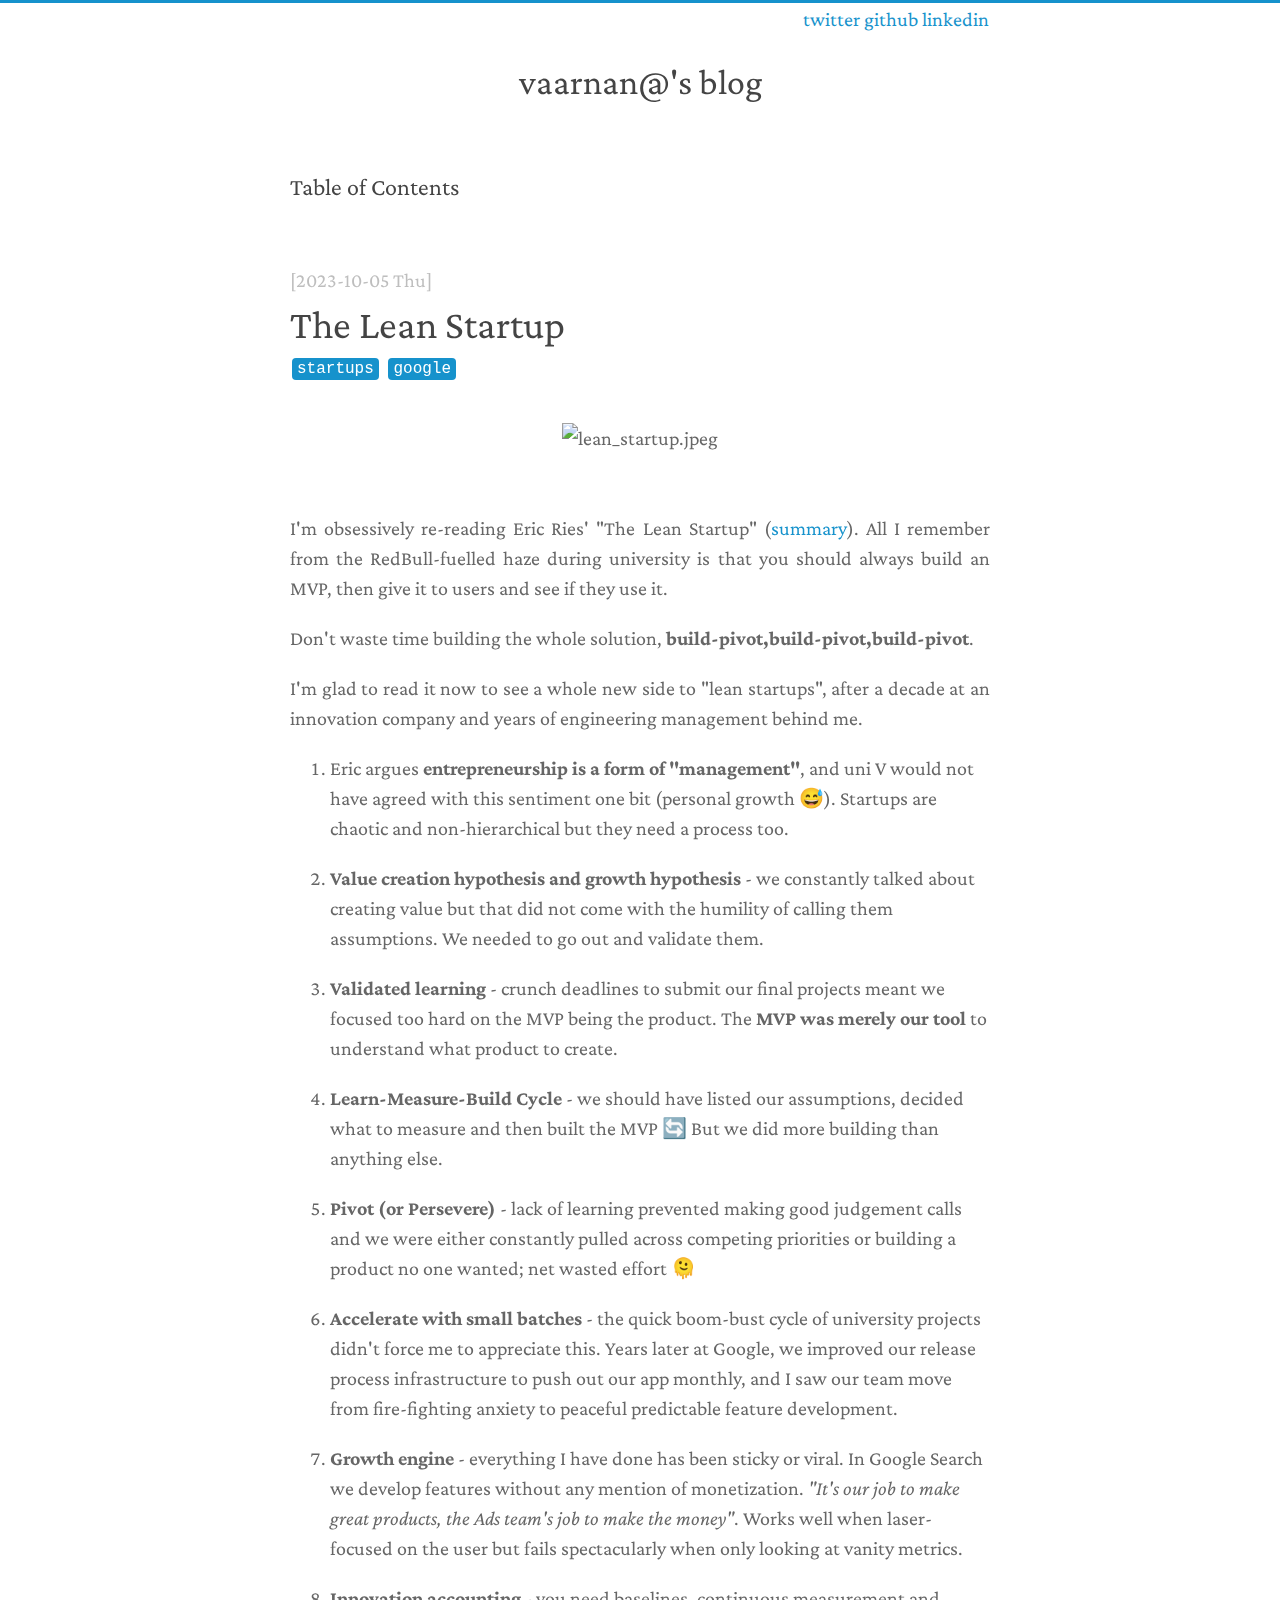
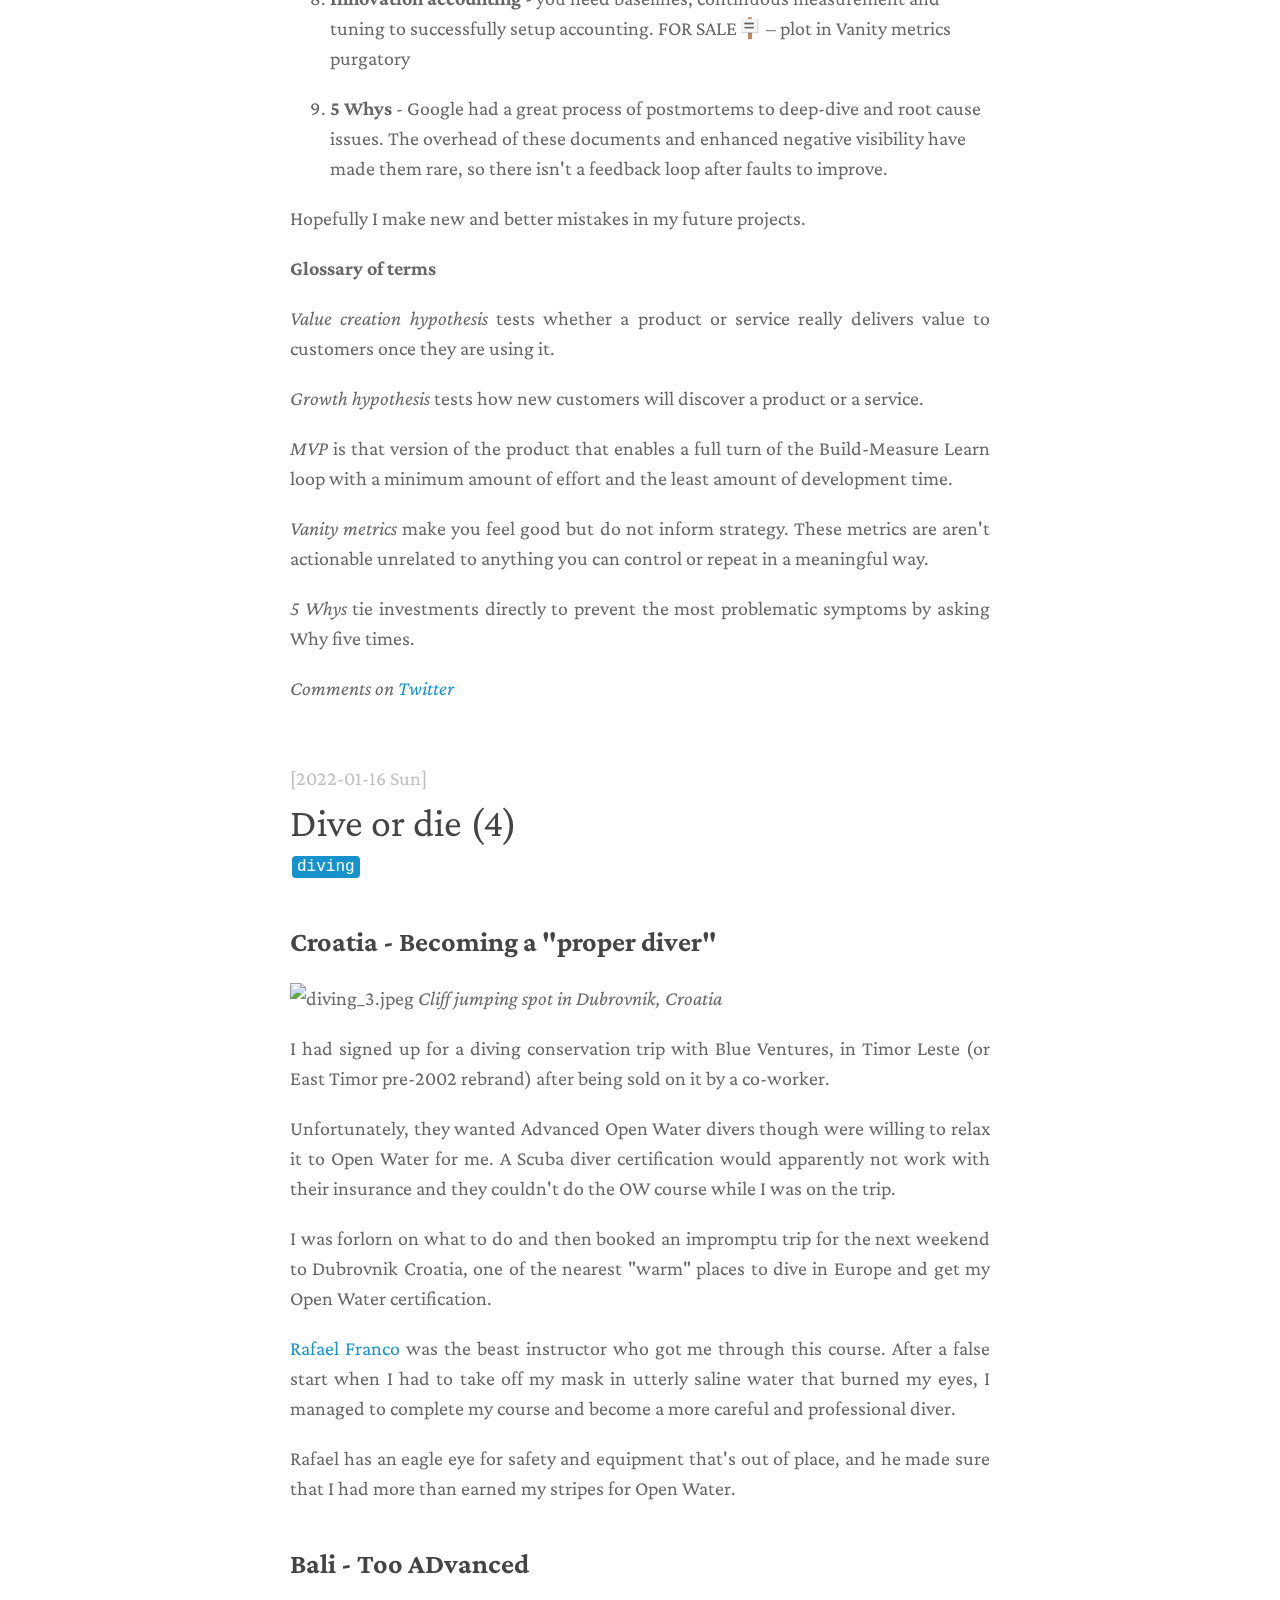
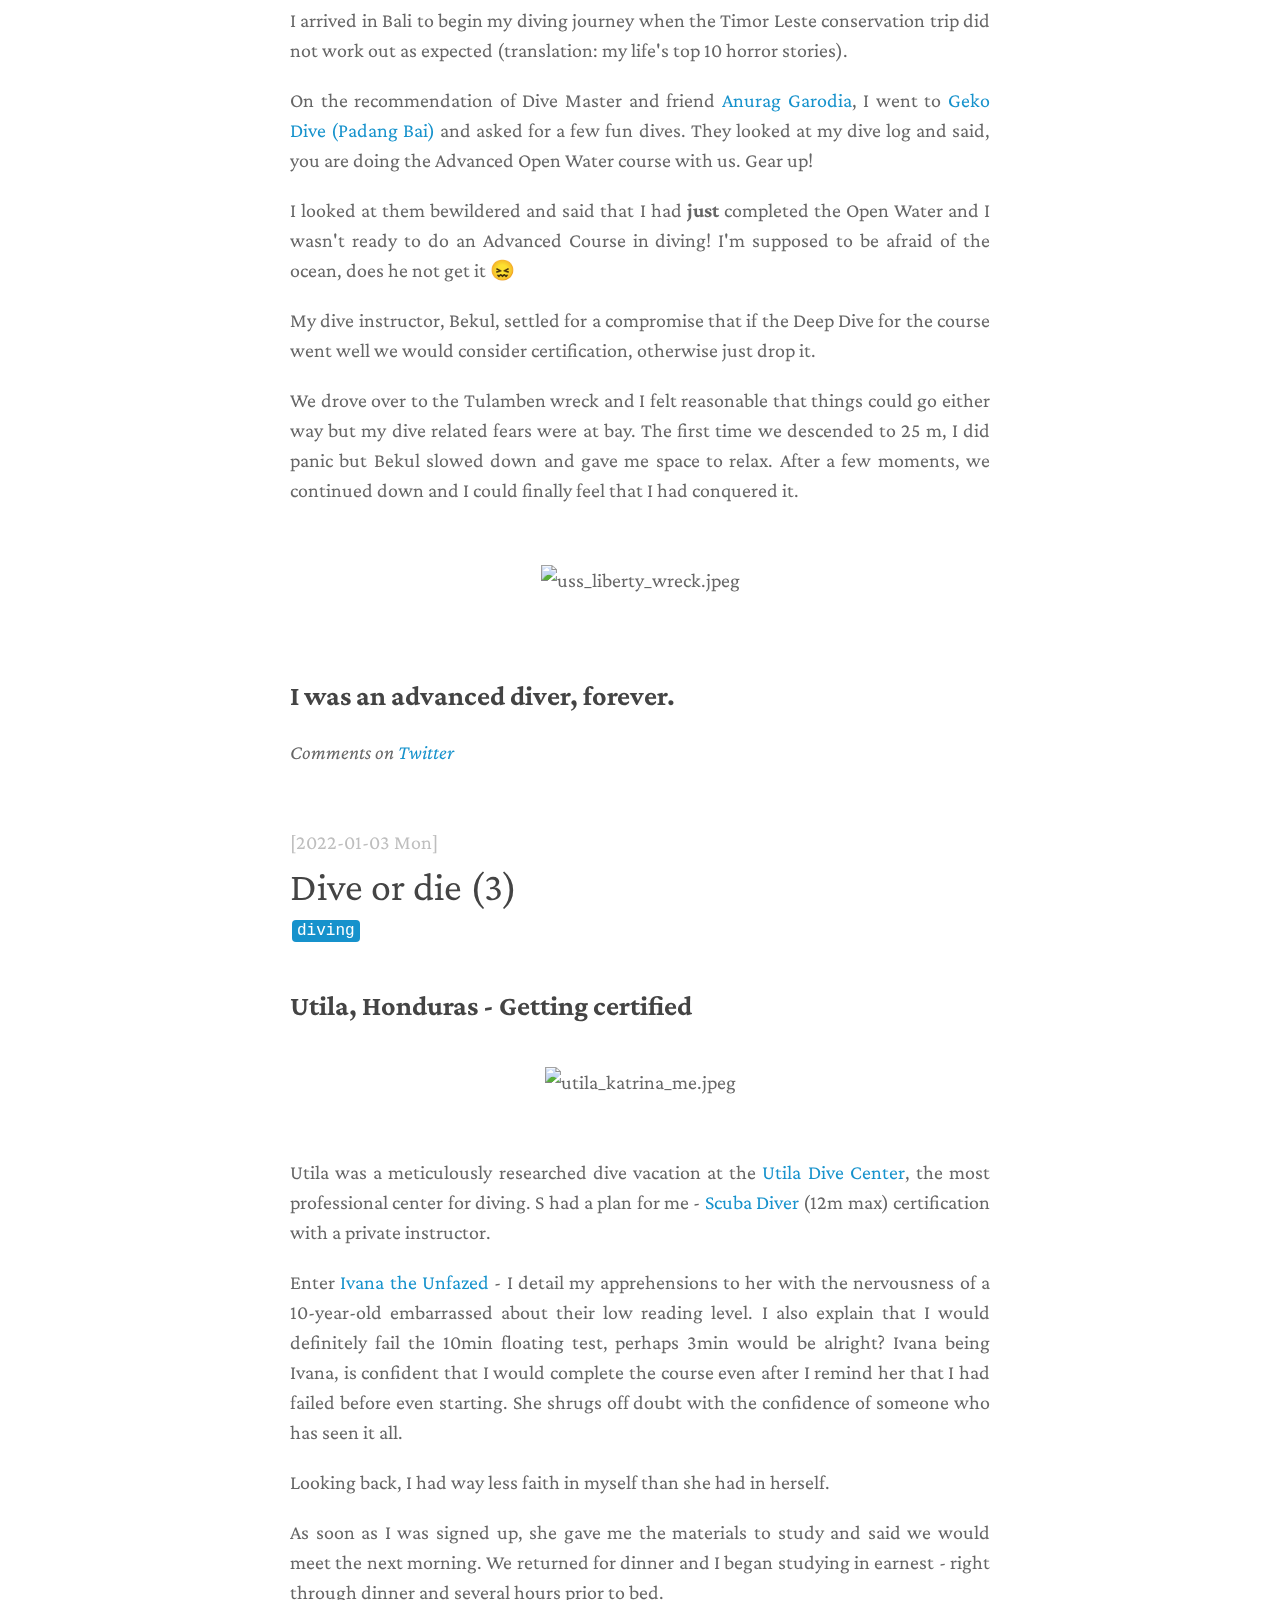
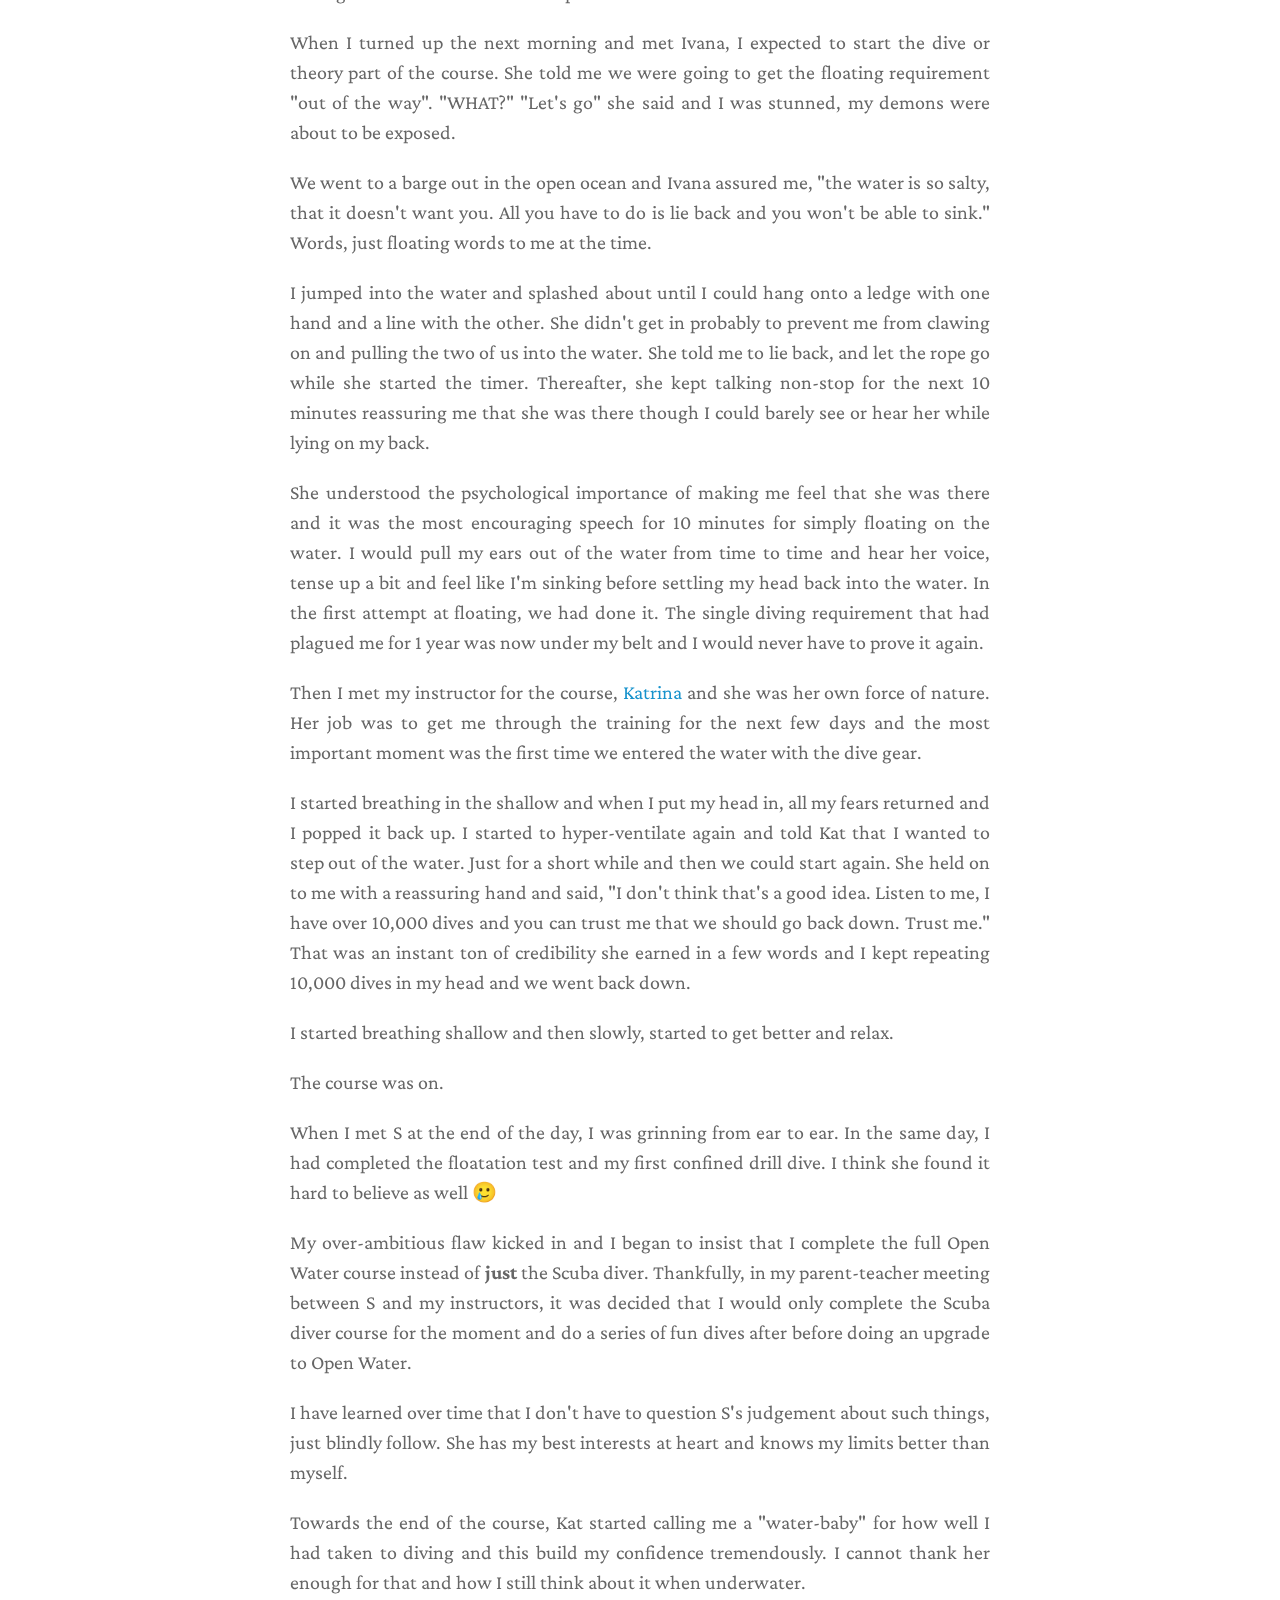
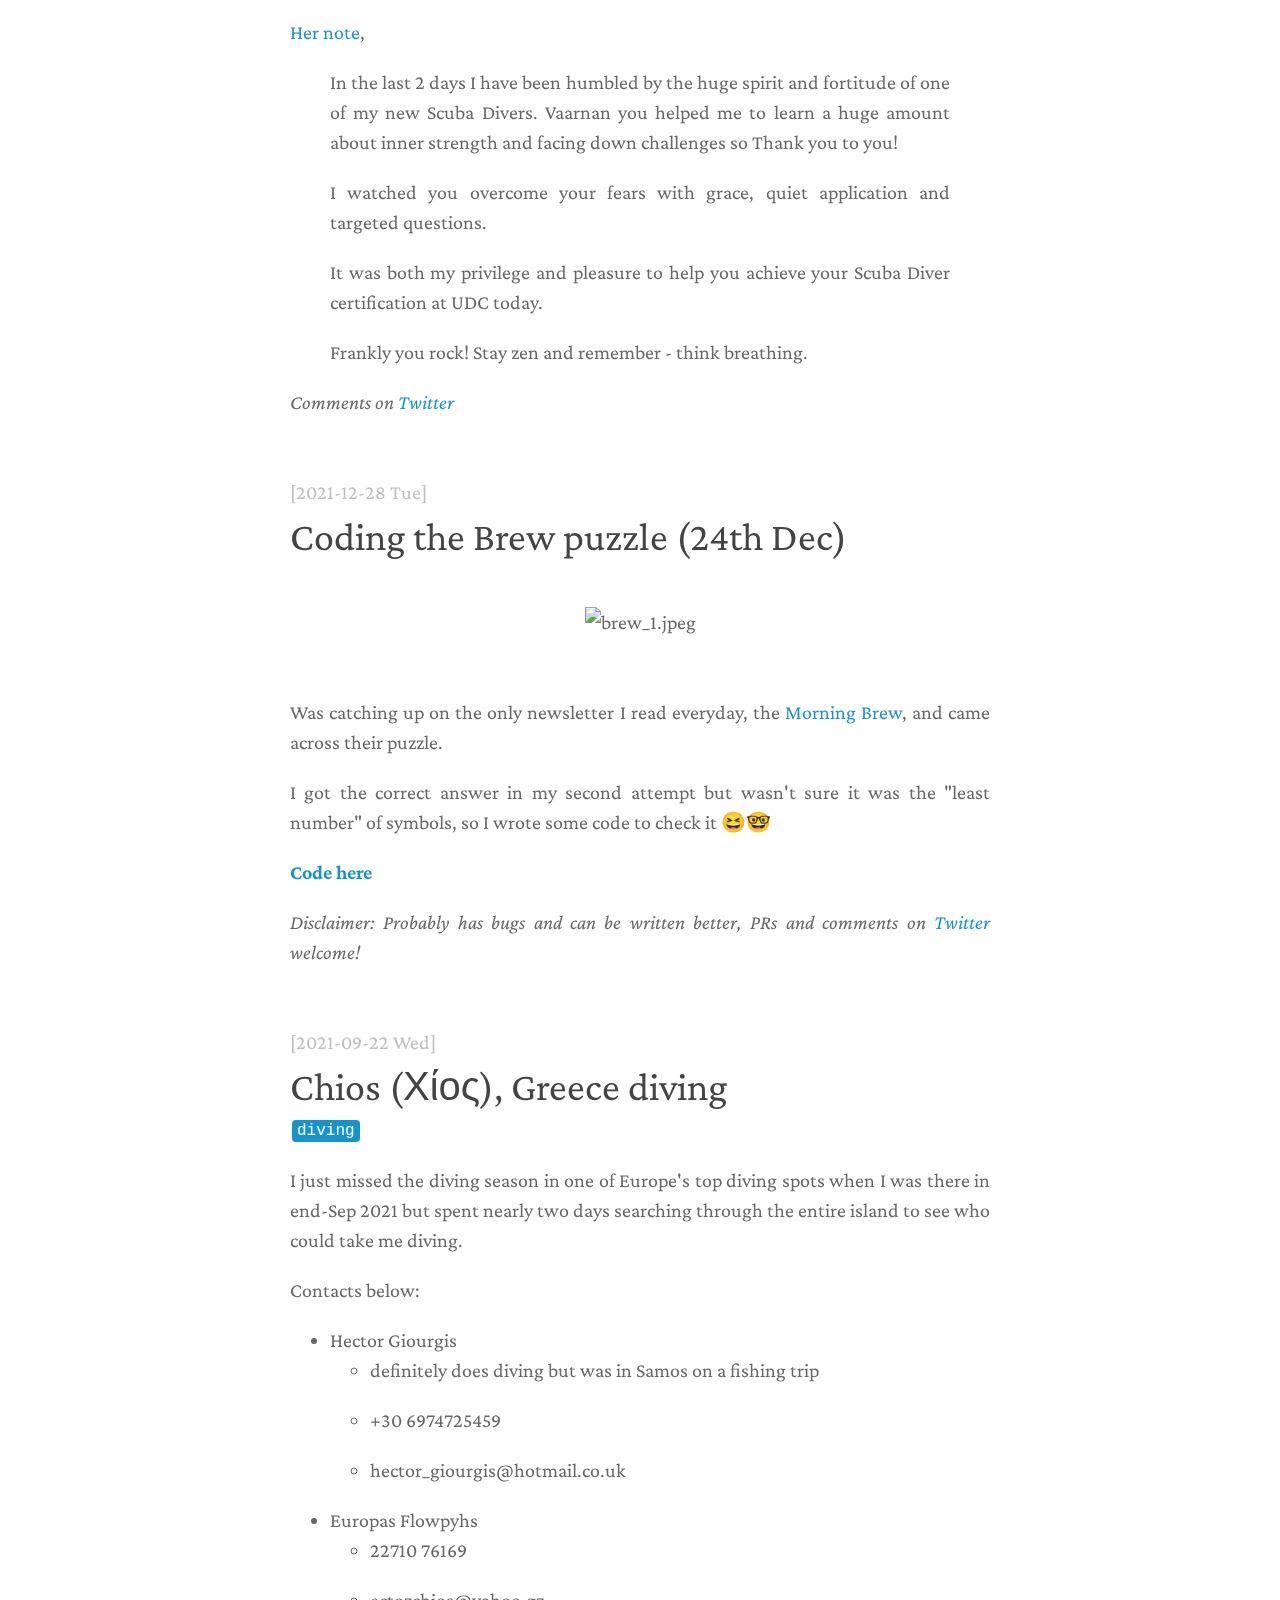
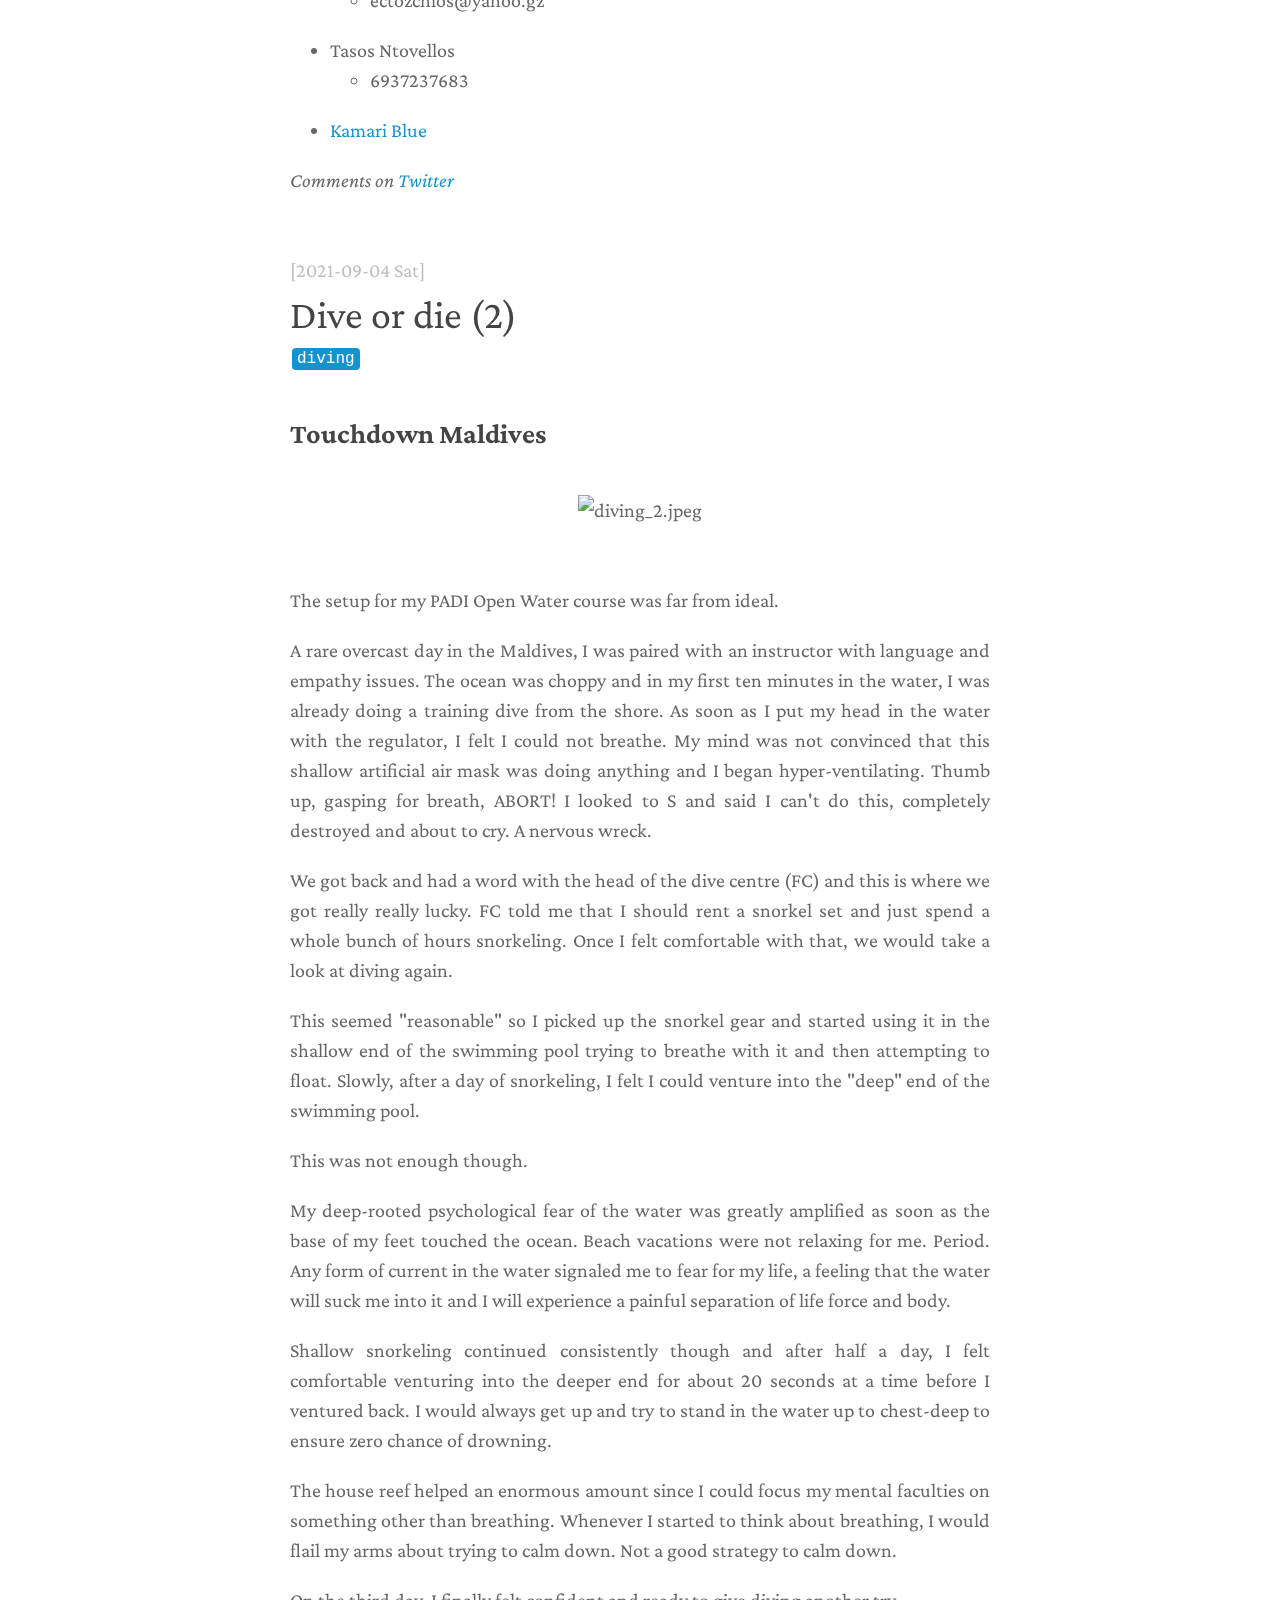
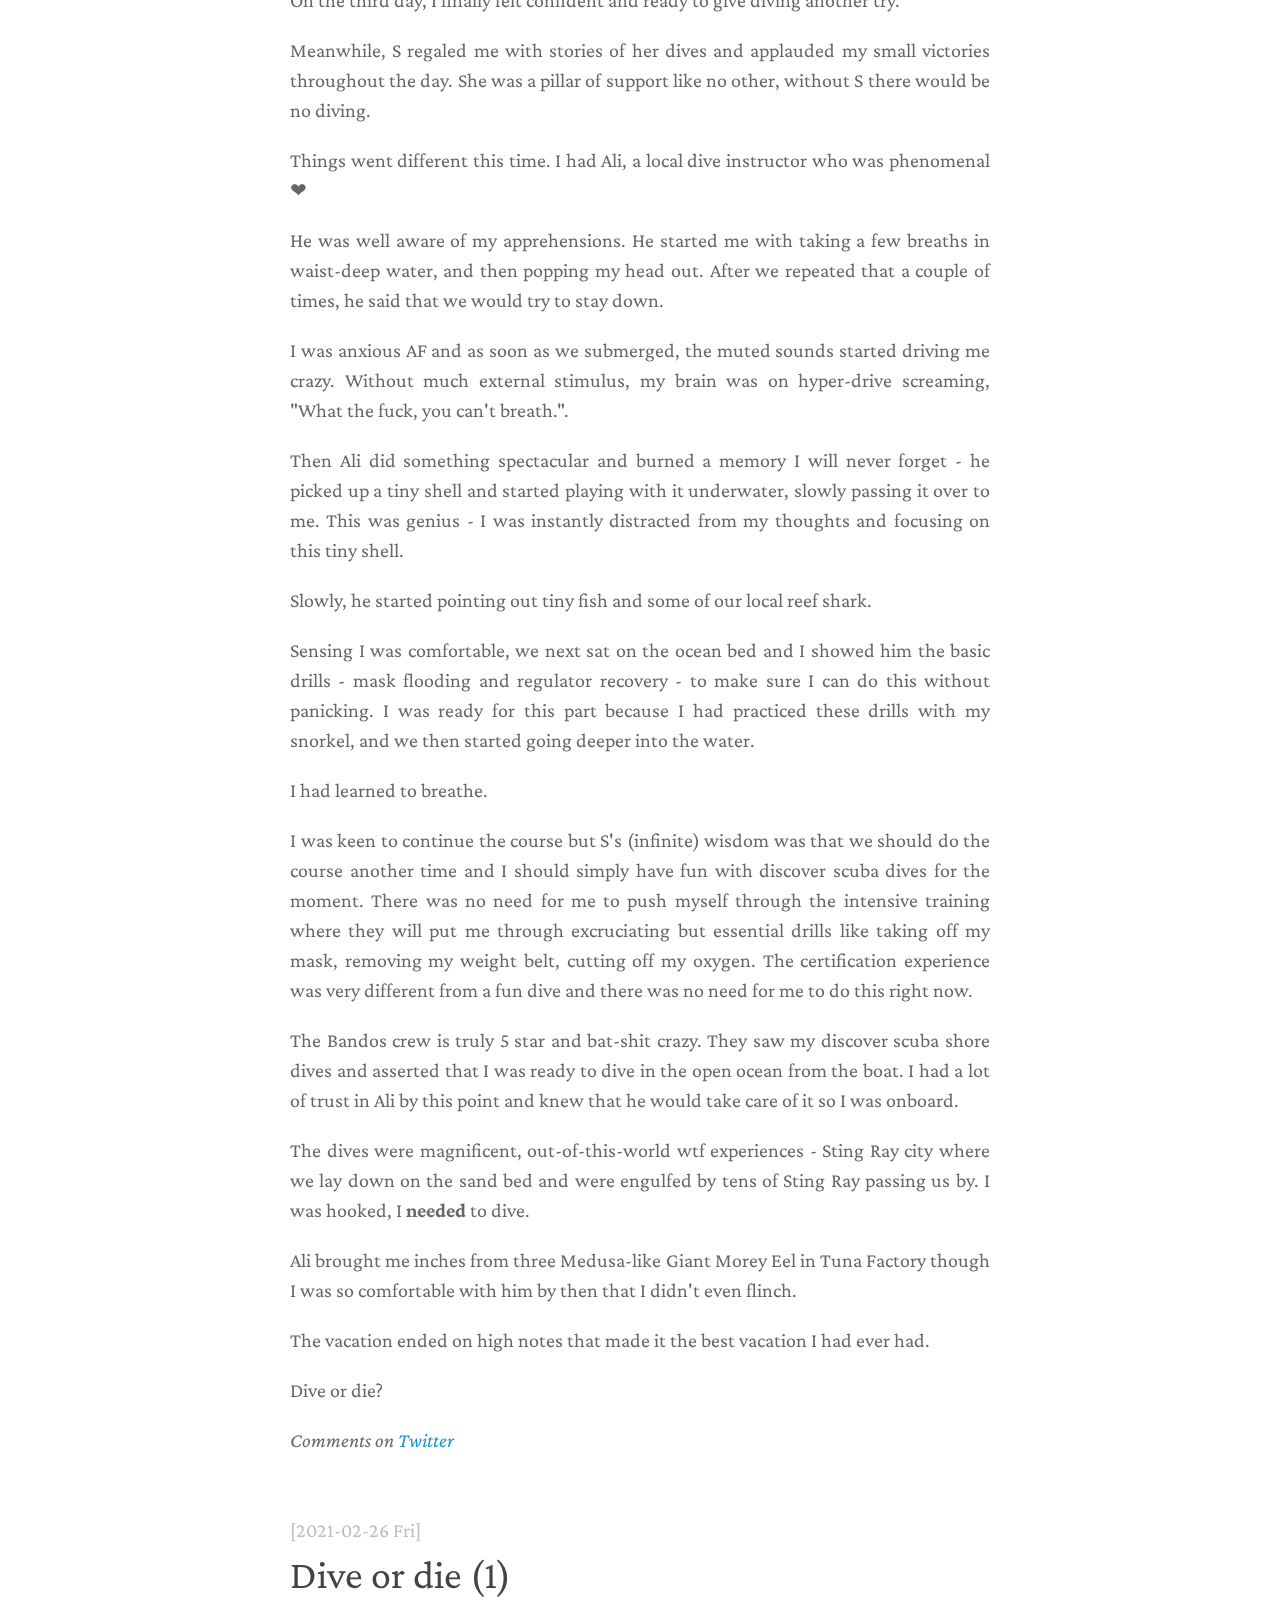
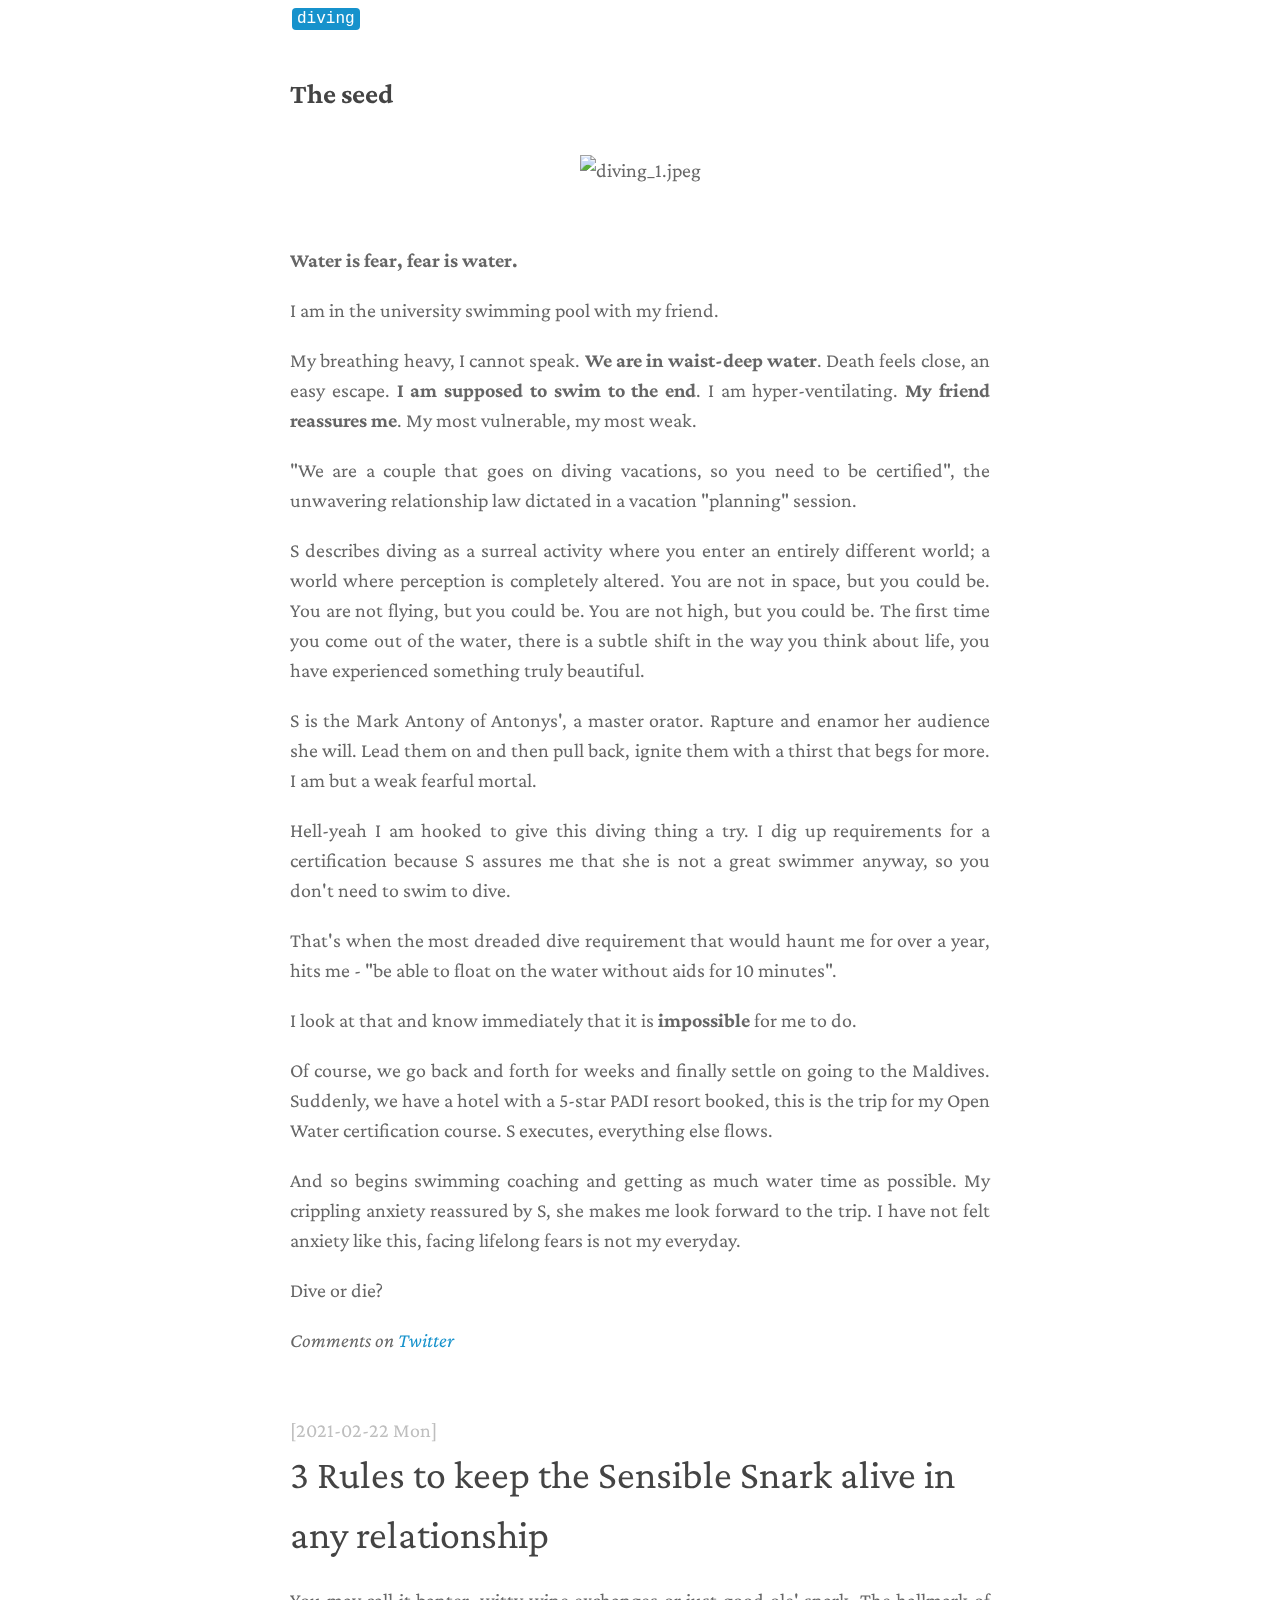
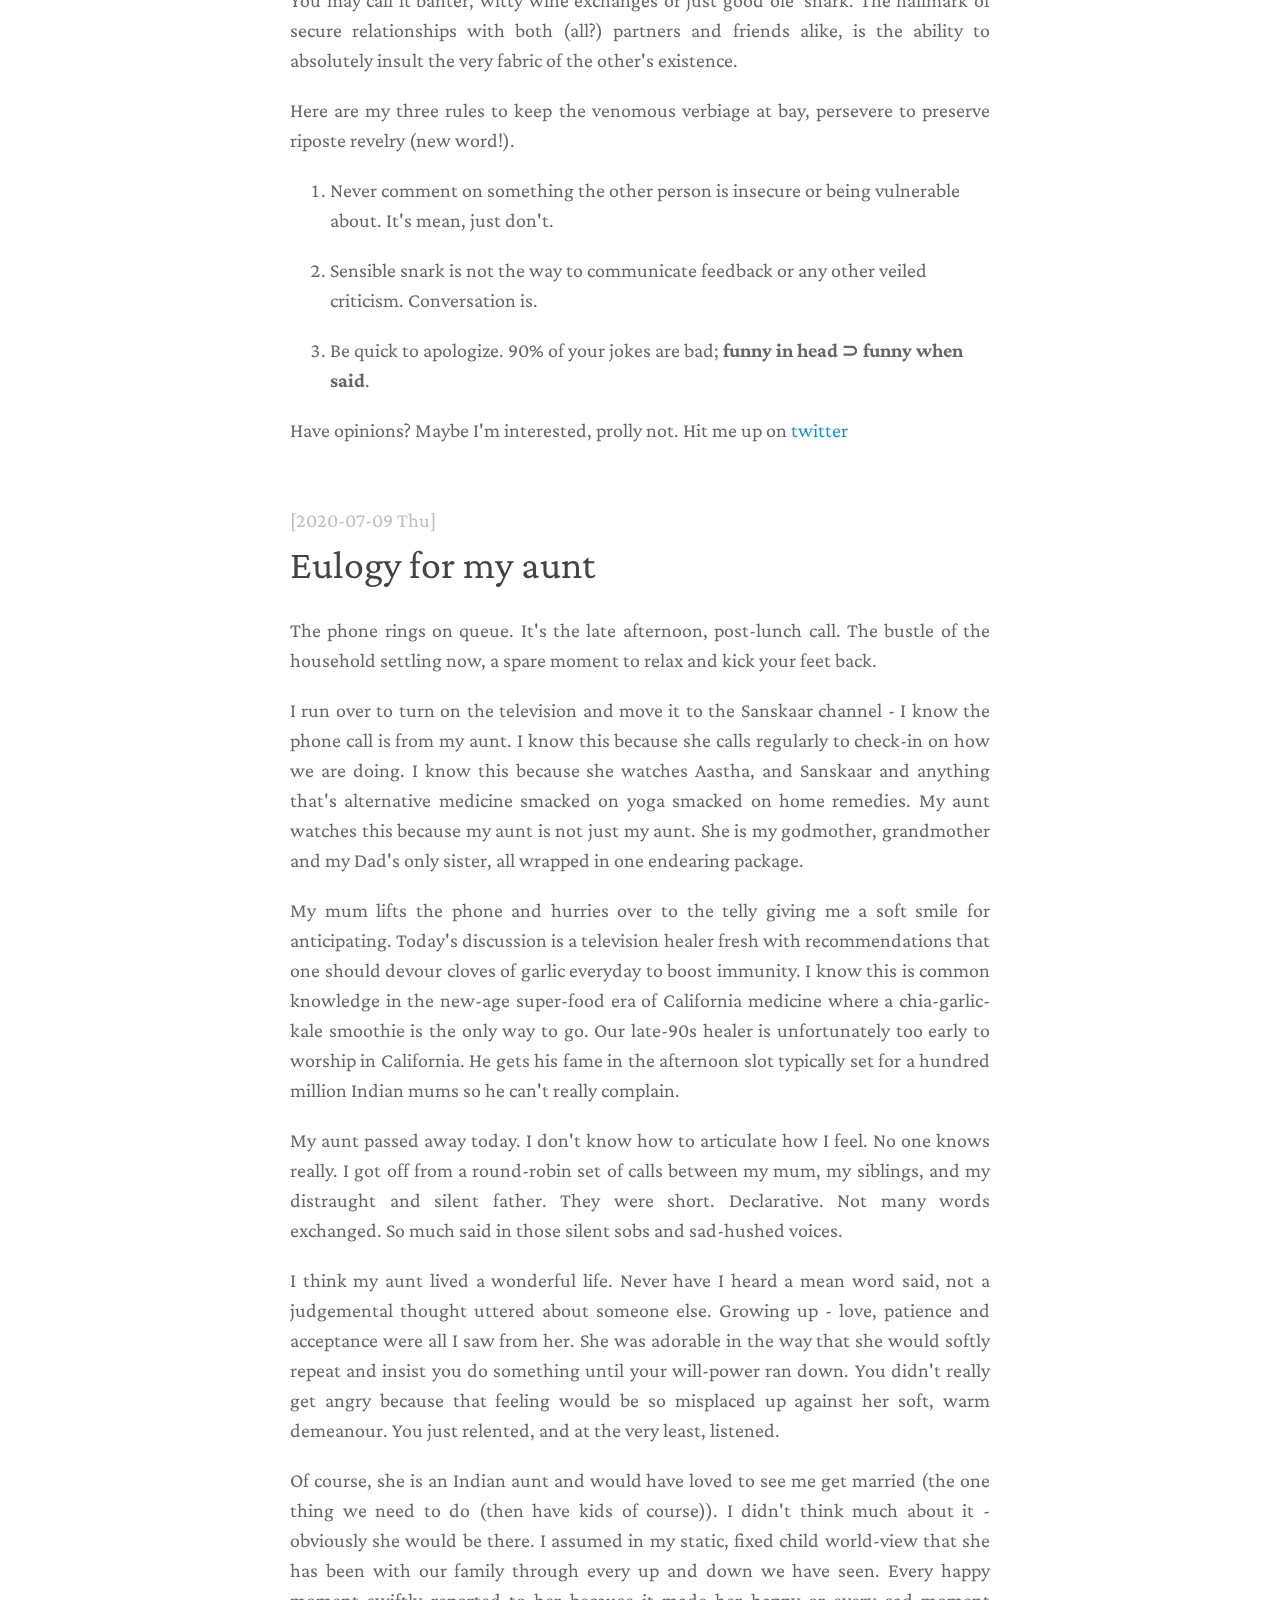
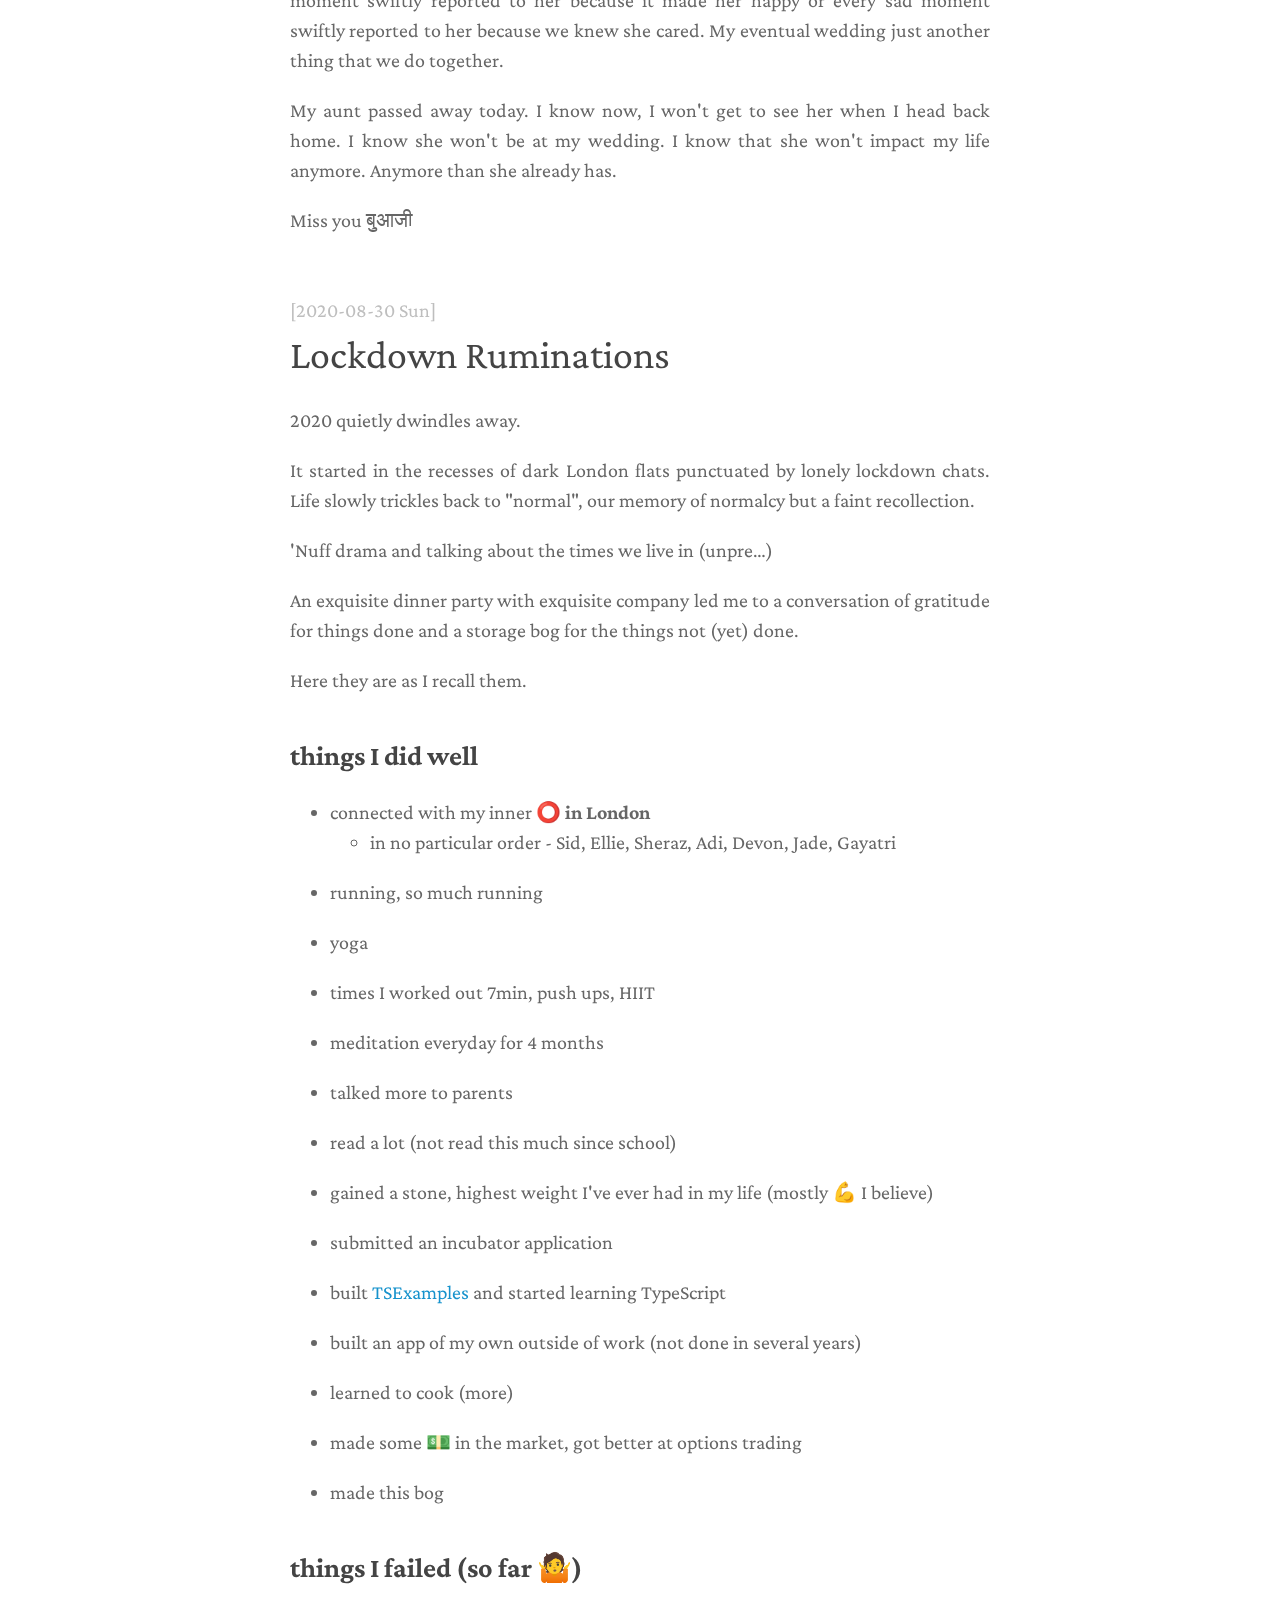
==== index.html @ 62681696 "Fix link" ====
<?xml version="1.0" encoding="utf-8"?>
<!DOCTYPE html PUBLIC "-//W3C//DTD XHTML 1.0 Strict//EN"
"http://www.w3.org/TR/xhtml1/DTD/xhtml1-strict.dtd">
<html xmlns="http://www.w3.org/1999/xhtml" lang="en" xml:lang="en">
<head>
<!-- 2023-11-28 Tue 18:27 -->
<meta http-equiv="Content-Type" content="text/html;charset=utf-8" />
<meta name="viewport" content="width=device-width, initial-scale=1" />
<title>vaarnan@'s blog</title>
<meta name="author" content="Vaarnan Drolia" />
<meta name="keywords" content="vaarnan,drolia,simplicity,pseudorandomness,technology" />
<meta name="generator" content="Org Mode" />
<style>
  #content { max-width: 60em; margin: auto; }
  .title  { text-align: center;
             margin-bottom: .2em; }
  .subtitle { text-align: center;
              font-size: medium;
              font-weight: bold;
              margin-top:0; }
  .todo   { font-family: monospace; color: red; }
  .done   { font-family: monospace; color: green; }
  .priority { font-family: monospace; color: orange; }
  .tag    { background-color: #eee; font-family: monospace;
            padding: 2px; font-size: 80%; font-weight: normal; }
  .timestamp { color: #bebebe; }
  .timestamp-kwd { color: #5f9ea0; }
  .org-right  { margin-left: auto; margin-right: 0px;  text-align: right; }
  .org-left   { margin-left: 0px;  margin-right: auto; text-align: left; }
  .org-center { margin-left: auto; margin-right: auto; text-align: center; }
  .underline { text-decoration: underline; }
  #postamble p, #preamble p { font-size: 90%; margin: .2em; }
  p.verse { margin-left: 3%; }
  pre {
    border: 1px solid #e6e6e6;
    border-radius: 3px;
    background-color: #f2f2f2;
    padding: 8pt;
    font-family: monospace;
    overflow: auto;
    margin: 1.2em;
  }
  pre.src {
    position: relative;
    overflow: auto;
  }
  pre.src:before {
    display: none;
    position: absolute;
    top: -8px;
    right: 12px;
    padding: 3px;
    color: #555;
    background-color: #f2f2f299;
  }
  pre.src:hover:before { display: inline; margin-top: 14px;}
  /* Languages per Org manual */
  pre.src-asymptote:before { content: 'Asymptote'; }
  pre.src-awk:before { content: 'Awk'; }
  pre.src-authinfo::before { content: 'Authinfo'; }
  pre.src-C:before { content: 'C'; }
  /* pre.src-C++ doesn't work in CSS */
  pre.src-clojure:before { content: 'Clojure'; }
  pre.src-css:before { content: 'CSS'; }
  pre.src-D:before { content: 'D'; }
  pre.src-ditaa:before { content: 'ditaa'; }
  pre.src-dot:before { content: 'Graphviz'; }
  pre.src-calc:before { content: 'Emacs Calc'; }
  pre.src-emacs-lisp:before { content: 'Emacs Lisp'; }
  pre.src-fortran:before { content: 'Fortran'; }
  pre.src-gnuplot:before { content: 'gnuplot'; }
  pre.src-haskell:before { content: 'Haskell'; }
  pre.src-hledger:before { content: 'hledger'; }
  pre.src-java:before { content: 'Java'; }
  pre.src-js:before { content: 'Javascript'; }
  pre.src-latex:before { content: 'LaTeX'; }
  pre.src-ledger:before { content: 'Ledger'; }
  pre.src-lisp:before { content: 'Lisp'; }
  pre.src-lilypond:before { content: 'Lilypond'; }
  pre.src-lua:before { content: 'Lua'; }
  pre.src-matlab:before { content: 'MATLAB'; }
  pre.src-mscgen:before { content: 'Mscgen'; }
  pre.src-ocaml:before { content: 'Objective Caml'; }
  pre.src-octave:before { content: 'Octave'; }
  pre.src-org:before { content: 'Org mode'; }
  pre.src-oz:before { content: 'OZ'; }
  pre.src-plantuml:before { content: 'Plantuml'; }
  pre.src-processing:before { content: 'Processing.js'; }
  pre.src-python:before { content: 'Python'; }
  pre.src-R:before { content: 'R'; }
  pre.src-ruby:before { content: 'Ruby'; }
  pre.src-sass:before { content: 'Sass'; }
  pre.src-scheme:before { content: 'Scheme'; }
  pre.src-screen:before { content: 'Gnu Screen'; }
  pre.src-sed:before { content: 'Sed'; }
  pre.src-sh:before { content: 'shell'; }
  pre.src-sql:before { content: 'SQL'; }
  pre.src-sqlite:before { content: 'SQLite'; }
  /* additional languages in org.el's org-babel-load-languages alist */
  pre.src-forth:before { content: 'Forth'; }
  pre.src-io:before { content: 'IO'; }
  pre.src-J:before { content: 'J'; }
  pre.src-makefile:before { content: 'Makefile'; }
  pre.src-maxima:before { content: 'Maxima'; }
  pre.src-perl:before { content: 'Perl'; }
  pre.src-picolisp:before { content: 'Pico Lisp'; }
  pre.src-scala:before { content: 'Scala'; }
  pre.src-shell:before { content: 'Shell Script'; }
  pre.src-ebnf2ps:before { content: 'ebfn2ps'; }
  /* additional language identifiers per "defun org-babel-execute"
       in ob-*.el */
  pre.src-cpp:before  { content: 'C++'; }
  pre.src-abc:before  { content: 'ABC'; }
  pre.src-coq:before  { content: 'Coq'; }
  pre.src-groovy:before  { content: 'Groovy'; }
  /* additional language identifiers from org-babel-shell-names in
     ob-shell.el: ob-shell is the only babel language using a lambda to put
     the execution function name together. */
  pre.src-bash:before  { content: 'bash'; }
  pre.src-csh:before  { content: 'csh'; }
  pre.src-ash:before  { content: 'ash'; }
  pre.src-dash:before  { content: 'dash'; }
  pre.src-ksh:before  { content: 'ksh'; }
  pre.src-mksh:before  { content: 'mksh'; }
  pre.src-posh:before  { content: 'posh'; }
  /* Additional Emacs modes also supported by the LaTeX listings package */
  pre.src-ada:before { content: 'Ada'; }
  pre.src-asm:before { content: 'Assembler'; }
  pre.src-caml:before { content: 'Caml'; }
  pre.src-delphi:before { content: 'Delphi'; }
  pre.src-html:before { content: 'HTML'; }
  pre.src-idl:before { content: 'IDL'; }
  pre.src-mercury:before { content: 'Mercury'; }
  pre.src-metapost:before { content: 'MetaPost'; }
  pre.src-modula-2:before { content: 'Modula-2'; }
  pre.src-pascal:before { content: 'Pascal'; }
  pre.src-ps:before { content: 'PostScript'; }
  pre.src-prolog:before { content: 'Prolog'; }
  pre.src-simula:before { content: 'Simula'; }
  pre.src-tcl:before { content: 'tcl'; }
  pre.src-tex:before { content: 'TeX'; }
  pre.src-plain-tex:before { content: 'Plain TeX'; }
  pre.src-verilog:before { content: 'Verilog'; }
  pre.src-vhdl:before { content: 'VHDL'; }
  pre.src-xml:before { content: 'XML'; }
  pre.src-nxml:before { content: 'XML'; }
  /* add a generic configuration mode; LaTeX export needs an additional
     (add-to-list 'org-latex-listings-langs '(conf " ")) in .emacs */
  pre.src-conf:before { content: 'Configuration File'; }

  table { border-collapse:collapse; }
  caption.t-above { caption-side: top; }
  caption.t-bottom { caption-side: bottom; }
  td, th { vertical-align:top;  }
  th.org-right  { text-align: center;  }
  th.org-left   { text-align: center;   }
  th.org-center { text-align: center; }
  td.org-right  { text-align: right;  }
  td.org-left   { text-align: left;   }
  td.org-center { text-align: center; }
  dt { font-weight: bold; }
  .footpara { display: inline; }
  .footdef  { margin-bottom: 1em; }
  .figure { padding: 1em; }
  .figure p { text-align: center; }
  .equation-container {
    display: table;
    text-align: center;
    width: 100%;
  }
  .equation {
    vertical-align: middle;
  }
  .equation-label {
    display: table-cell;
    text-align: right;
    vertical-align: middle;
  }
  .inlinetask {
    padding: 10px;
    border: 2px solid gray;
    margin: 10px;
    background: #ffffcc;
  }
  #org-div-home-and-up
   { text-align: right; font-size: 70%; white-space: nowrap; }
  textarea { overflow-x: auto; }
  .linenr { font-size: smaller }
  .code-highlighted { background-color: #ffff00; }
  .org-info-js_info-navigation { border-style: none; }
  #org-info-js_console-label
    { font-size: 10px; font-weight: bold; white-space: nowrap; }
  .org-info-js_search-highlight
    { background-color: #ffff00; color: #000000; font-weight: bold; }
  .org-svg { }
</style>
<link rel="stylesheet" type="text/css" href="https://fonts.googleapis.com/css?family=Crimson%20Pro:400,700"/>
<link rel="stylesheet" type="text/css" href="style.css" />
<!-- Global site tag (gtag.js) - Google Analytics --> <script async src="https://www.googletagmanager.com/gtag/js?id=UA-42744207-1"></script> <script> window.dataLayer = window.dataLayer || []; function gtag(){dataLayer.push(arguments);} gtag('js', new Date()); gtag('config', 'UA-42744207-1'); </script>
<script src="func.js"></script>
<script>window.onload = globalOnLoad</script>
<link rel="shortcut icon" type="image/x-icon" href="favicon.ico">
<!-- HTML Meta Tags --><title>vaarnan@'s blog</title><meta name="description" content="Simplicity, Pseudorandomness and Technology"><!-- Facebook Meta Tags --><meta property="og:url" content="https://blog.vaarnan.com"><meta property="og:type" content="blog"><meta property="og:title" content="vaarnan@'s blog"><meta property="og:description" content="Simplicity, Pseudorandomness and Technology"><meta property="og:image" content="https://blog.vaarnan.com/profile.png"><!-- Twitter Meta Tags --><meta name="twitter:card" content="summary_large_image"><meta property="twitter:domain" content="blog.vaarnan.com"><meta property="twitter:url" content="https://blog.vaarnan.com/"><meta name="twitter:title" content="vaarnan@'s blog"><meta name="twitter:description" content="Simplicity, Pseudorandomness and Technology"><meta name="twitter:image" content="https://blog.vaarnan.com/profile.png">
</head>
<body>
<div id="preamble" class="status">

<table id='contact-header'>
  <tr>
    <td id='contact-right'>
      <a href='https://twitter.com/vaarnan'>twitter</a>
      <a href='https://github.com/vellvisher'>github</a>
      <a href='https://www.linkedin.com/in/vaarnan'>linkedin</a>
    </td>
  </tr>
</table>
</div>
<div id="content" class="content">
<h1 class="title">vaarnan@'s blog</h1>
<div id="table-of-contents" role="doc-toc">
<h2>Table of Contents</h2>
<div id="text-table-of-contents" role="doc-toc">
<ul>
<li><a href="#lean-startup"><span class="timestamp-wrapper"><span class="timestamp">[2023-10-05 Thu] </span></span> The Lean Startup&#xa0;&#xa0;&#xa0;<span class="tag"><span class="startups">startups</span>&#xa0;<span class="google">google</span></span></a></li>
<li><a href="#dive-or-die-4"><span class="timestamp-wrapper"><span class="timestamp">[2022-01-16 Sun] </span></span> Dive or die (4)&#xa0;&#xa0;&#xa0;<span class="tag"><span class="diving">diving</span></span></a>
<ul>
<li><a>Croatia - Becoming a "proper diver"</a></li>
<li><a>Bali - Too ADvanced</a></li>
<li><a>I was an advanced diver, forever.</a></li>
</ul>
</li>
<li><a href="#dive-or-die-3"><span class="timestamp-wrapper"><span class="timestamp">[2022-01-03 Mon] </span></span> Dive or die (3)&#xa0;&#xa0;&#xa0;<span class="tag"><span class="diving">diving</span></span></a>
<ul>
<li><a>Utila, Honduras - Getting certified</a></li>
</ul>
</li>
<li><a href="#coding-the-brew-puzzle-24th-december"><span class="timestamp-wrapper"><span class="timestamp">[2021-12-28 Tue] </span></span> Coding the Brew puzzle (24th Dec)</a></li>
<li><a href="#chios-greece-diving"><span class="timestamp-wrapper"><span class="timestamp">[2021-09-22 Wed] </span></span> Chios (Χίος), Greece diving&#xa0;&#xa0;&#xa0;<span class="tag"><span class="diving">diving</span></span></a></li>
<li><a href="#dive-or-die-2"><span class="timestamp-wrapper"><span class="timestamp">[2021-09-04 Sat] </span></span> Dive or die (2)&#xa0;&#xa0;&#xa0;<span class="tag"><span class="diving">diving</span></span></a>
<ul>
<li><a>Touchdown Maldives</a></li>
</ul>
</li>
<li><a href="#dive-or-die-1"><span class="timestamp-wrapper"><span class="timestamp">[2021-02-26 Fri] </span></span> Dive or die (1)&#xa0;&#xa0;&#xa0;<span class="tag"><span class="diving">diving</span></span></a>
<ul>
<li><a>The seed</a></li>
</ul>
</li>
<li><a href="#3-rules-to-keep-the-sensible-snark-alive-in-any-relationship"><span class="timestamp-wrapper"><span class="timestamp">[2021-02-22 Mon] </span></span> 3 Rules to keep the Sensible Snark alive in any relationship</a></li>
<li><a href="#eulogy-for-my-aunt"><span class="timestamp-wrapper"><span class="timestamp">[2020-07-09 Thu] </span></span> Eulogy for my aunt</a></li>
<li><a href="#lockdown-ruminations"><span class="timestamp-wrapper"><span class="timestamp">[2020-08-30 Sun] </span></span> Lockdown Ruminations</a>
<ul>
<li><a>things I did well</a></li>
<li><a>things I failed (so far 🤷‍️)</a></li>
</ul>
</li>
<li><a href="#vaarnan-on-ice"><span class="timestamp-wrapper"><span class="timestamp">[2014-09-20 Sat] </span></span> Vaarnan on Ice!&#xa0;&#xa0;&#xa0;<span class="tag"><span class="iceSkating">iceSkating</span>&#xa0;<span class="jakarta">jakarta</span>&#xa0;<span class="travel">travel</span></span></a></li>
<li><a href="#tips-for-tirupati"><span class="timestamp-wrapper"><span class="timestamp">[2014-07-08 Tue] </span></span> Tips for Tirupati&#xa0;&#xa0;&#xa0;<span class="tag"><span class="travel">travel</span></span></a>
<ul>
<li><a href="#mobile-phones">Mobile Phones</a></li>
<li><a href="#laddus">Laddus</a></li>
</ul>
</li>
<li><a href="#bloom-filters"><span class="timestamp-wrapper"><span class="timestamp">[2013-12-10 Tue] </span></span> Bloom Filters for the Common Man (or CS Undergrad)&#xa0;&#xa0;&#xa0;<span class="tag"><span class="algorithms">algorithms</span>&#xa0;<span class="dataStructures">dataStructures</span></span></a>
<ul>
<li><a href="#amys-party">Amy's Party</a></li>
<li><a href="#a-smarter-system">A Smarter System</a></li>
<li><a href="#cs-bridge">CS Bridge</a></li>
<li><a href="#summary">Summary</a></li>
<li><a href="#google-chrome">Google Chrome</a></li>
<li><a href="#further-reading">Further Reading</a></li>
</ul>
</li>
<li><a href="#public-speaking-101"><span class="timestamp-wrapper"><span class="timestamp">[2013-11-12 Tue] </span></span> Praying to Peitho (Speaking to Convince 101)&#xa0;&#xa0;&#xa0;<span class="tag"><span class="publicSpeaking">publicSpeaking</span>&#xa0;<span class="debating">debating</span>&#xa0;<span class="greekPhilosophy">greekPhilosophy</span>&#xa0;<span class="persuasion">persuasion</span></span></a></li>
<li><a href="#make-your-blog-with-pelican"><span class="timestamp-wrapper"><span class="timestamp">[2013-10-31 Thu] </span></span> Make your blog with Pelican&#xa0;&#xa0;&#xa0;<span class="tag"><span class="blog">blog</span>&#xa0;<span class="markdown">markdown</span>&#xa0;<span class="pelican">pelican</span>&#xa0;<span class="python">python</span></span></a></li>
<li><a href="#bullet-holes-persistence-and-startups-with-bowei-gai"><span class="timestamp-wrapper"><span class="timestamp">[2013-09-13 Fri] </span></span> Bullet Holes, Persistence and Startups with Bowei Gai&#xa0;&#xa0;&#xa0;<span class="tag"><span class="startups">startups</span></span></a></li>
<li><a href="#why-you-dont-need-a-revenue-model-to-be-successful"><span class="timestamp-wrapper"><span class="timestamp">[2013-02-19 Tue] </span></span> Why you don't need a revenue model to be successful&#x2026;&#xa0;&#xa0;&#xa0;<span class="tag"><span class="pseudorandom">pseudorandom</span>&#xa0;<span class="startups">startups</span></span></a></li>
<li><a href="#facebook-graph-search-may-kill-startups-like-ark"><span class="timestamp-wrapper"><span class="timestamp">[2013-01-20 Sun] </span></span> Facebook Graph Search may kill startup(s) like Ark&#xa0;&#xa0;&#xa0;<span class="tag"><span class="facebook">facebook</span>&#xa0;<span class="startups">startups</span></span></a></li>
<li><a href="#the-android-dvorak-bug-ii"><span class="timestamp-wrapper"><span class="timestamp">[2013-01-03 Thu] </span></span> The Android Dvorak Bug II&#xa0;&#xa0;&#xa0;<span class="tag"><span class="dvorak">dvorak</span>&#xa0;<span class="android">android</span></span></a></li>
<li><a href="#coursera-unplugged-more-valuable-than-a-latte-and-much-cheaper"><span class="timestamp-wrapper"><span class="timestamp">[2012-12-27 Thu] </span></span> Coursera Unplugged - More valuable than a latte and much cheaper</a></li>
<li><a href="#the-android-dvorak-bug"><span class="timestamp-wrapper"><span class="timestamp">[2012-12-26 Wed] </span></span> The Android Dvorak Bug&#xa0;&#xa0;&#xa0;<span class="tag"><span class="dvorak">dvorak</span>&#xa0;<span class="android">android</span></span></a></li>
<li><a href="#pumpin-my-resume-geek-style"><span class="timestamp-wrapper"><span class="timestamp">[2012-11-15 Thu] </span></span> Pumpin' my Resume Geek-Style&#xa0;&#xa0;&#xa0;<span class="tag"><span class="liveBlog">liveBlog</span>&#xa0;<span class="resume">resume</span>&#xa0;<span class="textResume">textResume</span></span></a>
<ul>
<li><a>Latex</a></li>
<li><a>Text</a></li>
</ul>
</li>
<li><a href="#google-varsity-challenge-2012"><span class="timestamp-wrapper"><span class="timestamp">[2012-09-29 Sat] </span></span> Google Varsity Challenge 2012&#xa0;&#xa0;&#xa0;<span class="tag"><span class="google">google</span></span></a></li>
<li><a href="#final-words-on-journey-of-the-innovator"><span class="timestamp-wrapper"><span class="timestamp">[2012-09-14 Fri] </span></span> Final words on "Journey of the Innovator"&#xa0;&#xa0;&#xa0;<span class="tag"><span class="cp2201">cp2201</span>&#xa0;<span class="journeyOfTheInnovator">journeyOfTheInnovator</span></span></a></li>
<li><a href="#sustaining-innovation-3"><span class="timestamp-wrapper"><span class="timestamp">[2012-09-12 Wed] </span></span> Sustaining Innovation - Part 3&#xa0;&#xa0;&#xa0;<span class="tag"><span class="cp2201">cp2201</span>&#xa0;<span class="journeyOfTheInnovator">journeyOfTheInnovator</span></span></a></li>
<li><a href="#sustaining-innovation-2"><span class="timestamp-wrapper"><span class="timestamp">[2012-09-12 Wed] </span></span> Sustaining Innovation - Part 2&#xa0;&#xa0;&#xa0;<span class="tag"><span class="cp2201">cp2201</span>&#xa0;<span class="journeyOfTheInnovator">journeyOfTheInnovator</span></span></a></li>
<li><a href="#sustaining-innovation-1"><span class="timestamp-wrapper"><span class="timestamp">[2012-09-12 Wed] </span></span> Sustaining Innovation - Part 1&#xa0;&#xa0;&#xa0;<span class="tag"><span class="cp2201">cp2201</span>&#xa0;<span class="journeyOfTheInnovator">journeyOfTheInnovator</span></span></a>
<ul>
<li><a>Steven Goh</a></li>
<li><a>Why didn't you bootstrap your company instead of going for seed funding?</a></li>
<li><a>Is Mig33 looking to get acquired eventually?</a></li>
<li><a>What sets you apart from your competitors?</a></li>
<li><a>Upstream</a></li>
<li><a>Downstream</a></li>
<li><a>Qualities of an entrepreneur?</a></li>
<li><a>On endurance -</a></li>
<li><a>Personal Life?</a></li>
</ul>
</li>
<li><a href="#adapting-innovation-e-commerce-reloaded"><span class="timestamp-wrapper"><span class="timestamp">[2012-09-04 Tue] </span></span> Adapting Innovation - E-Commerce Reloaded&#xa0;&#xa0;&#xa0;<span class="tag"><span class="cp2201">cp2201</span>&#xa0;<span class="journeyOfTheInnovator">journeyOfTheInnovator</span></span></a>
<ul>
<li><a>Richard Tan - lelong.com.my</a></li>
<li><a>Daniel Tumiwa - multiply.com</a></li>
<li><a>Lai Kok Fung - buzzcity.com</a></li>
</ul>
</li>
<li><a href="#scaling-innovation"><span class="timestamp-wrapper"><span class="timestamp">[2012-08-28 Tue] </span></span> Scaling Innovation&#xa0;&#xa0;&#xa0;<span class="tag"><span class="cp2201">cp2201</span>&#xa0;<span class="journeyOfTheInnovator">journeyOfTheInnovator</span></span></a>
<ul>
<li><a>Peng Ong Tsin</a></li>
<li><a>John Wu</a></li>
<li><a>Danny Wilson</a></li>
</ul>
</li>
<li><a href="#triggering-innovation"><span class="timestamp-wrapper"><span class="timestamp">[2012-08-22 Wed] </span></span> Triggering Innovation&#xa0;&#xa0;&#xa0;<span class="tag"><span class="cp2201">cp2201</span>&#xa0;<span class="journeyOfTheInnovator">journeyOfTheInnovator</span></span></a>
<ul>
<li><a>Introduction</a></li>
<li><a>Wong Meng Weng</a></li>
<li><a>Muveeeeeeeee&#x2026;&#x2026;..</a></li>
<li><a>Design Thinking</a></li>
</ul>
</li>
</ul>
</div>
</div>

<div id="outline-container-lean-startup" class="outline-2">
<h2 id="lean-startup"><span class="timestamp-wrapper"><span class="timestamp">[2023-10-05 Thu] </span></span> The Lean Startup&#xa0;&#xa0;&#xa0;<span class="tag"><span class="startups">startups</span>&#xa0;<span class="google">google</span></span></h2>
<div class="outline-text-2" id="text-lean-startup">

<div class="figure">
<p><img src="https://blog.vaarnan.com/img/lean_startup.jpeg" alt="lean_startup.jpeg" />
</p>
</div>

<p>
I'm obsessively re-reading Eric Ries' "The Lean Startup" (<a href="https://alumni.lincolncollege.ac.uk/files/2016/11/The-Lean-Startup-by-Eric-Ries-Book-Summary.pdf">summary</a>). All I remember from the RedBull-fuelled haze during university is that you should always build an MVP, then give it to users and see if they use it.
</p>

<p>
Don't waste time building the whole solution, <b>build-pivot,build-pivot,build-pivot</b>.
</p>

<p>
I'm glad to read it now to see a whole new side to "lean startups", after a decade at an innovation company and years of engineering management behind me.
</p>

<ol class="org-ol">
<li>Eric argues <b>entrepreneurship is a form of "management"</b>, and uni V would not have agreed with this sentiment one bit (personal growth 😅). Startups are chaotic and non-hierarchical but they need a process too.</li>
<li><b>Value creation hypothesis and growth hypothesis</b> - we constantly talked about creating value but that did not come with the humility of calling them assumptions. We needed to go out and validate them.</li>
<li><b>Validated learning</b> - crunch deadlines to submit our final projects meant we focused too hard on the MVP being the product. The <b>MVP was merely our tool</b> to understand what product to create.</li>
<li><b>Learn-Measure-Build Cycle</b> - we should have listed our assumptions, decided what to measure and then built the MVP 🔄 But we did more building than anything else.</li>
<li><b>Pivot (or Persevere)</b> - lack of learning prevented making good judgement calls and we were either constantly pulled across competing priorities or building a product no one wanted; net wasted effort 🫠</li>
<li><b>Accelerate with small batches</b> - the quick boom-bust cycle of university projects didn't force me to appreciate this. Years later at Google, we improved our release process infrastructure to push out our app monthly, and I saw our team move from fire-fighting anxiety to peaceful predictable feature development.</li>
<li><b>Growth engine</b> - everything I have done has been sticky or viral. In Google Search we develop features without any mention of monetization. <i>"It's our job to make great products, the Ads team's job to make the money"</i>. Works well when laser-focused on the user but fails spectacularly when only looking at vanity metrics.</li>
<li><b>Innovation accounting</b> - you need baselines, continuous measurement and tuning to successfully setup accounting. FOR SALE🪧 &#x2013; plot in Vanity metrics purgatory</li>
<li><b>5 Whys</b> - Google had a great process of postmortems to deep-dive and root cause issues. The overhead of these documents and enhanced negative visibility have made them rare, so there isn't a feedback loop after faults to improve.</li>
</ol>

<p>
Hopefully I make new and better mistakes in my future projects.
</p>

<p>
<b>Glossary of terms</b>
</p>

<p>
<i>Value creation hypothesis</i> tests whether a product or service really delivers value to customers once they are using it.
</p>

<p>
<i>Growth hypothesis</i> tests how new customers will discover a product or a service.
</p>

<p>
<i>MVP</i> is that version of the product that enables a full turn of the Build-Measure
Learn loop with a minimum amount of effort and the least amount of
development time.
</p>

<p>
<i>Vanity metrics</i> make you feel good but do not inform strategy. These metrics are aren't actionable unrelated to anything you can control or repeat in a meaningful way.
</p>

<p>
<i>5 Whys</i> tie investments directly to prevent the most problematic symptoms by asking Why five times.
</p>

<p>
<i>Comments on <a href="https://twitter.com/vaarnan">Twitter</a></i>
</p>
</div>
</div>

<div id="outline-container-dive-or-die-4" class="outline-2">
<h2 id="dive-or-die-4"><span class="timestamp-wrapper"><span class="timestamp">[2022-01-16 Sun] </span></span> Dive or die (4)&#xa0;&#xa0;&#xa0;<span class="tag"><span class="diving">diving</span></span></h2>
<div class="outline-text-2" id="text-dive-or-die-4">
</div>
<div class="outline-3">
<h3>Croatia - Becoming a "proper diver"</h3>
<div class="outline-text-3">
<p class="responsive">
<img src="https://blog.vaarnan.com/img/diving_3.jpeg" alt="diving_3.jpeg" class="responsive" />
<i>Cliff jumping spot in Dubrovnik, Croatia</i>
</p>

<p>
I had signed up for a diving conservation trip with Blue Ventures, in Timor Leste (or East Timor pre-2002 rebrand) after being sold on it by a co-worker.
</p>

<p>
Unfortunately, they wanted Advanced Open Water divers though were willing to relax it to Open Water for me. A Scuba diver certification would apparently not work with their insurance and they couldn't do the OW course while I was on the trip.
</p>

<p>
I was forlorn on what to do and then booked an impromptu trip for the next weekend to Dubrovnik Croatia, one of the nearest "warm" places to dive in Europe and get my Open Water certification.
</p>

<p>
<a href="https://www.facebook.com/Setentaenove">Rafael Franco</a> was the beast instructor who got me through this course. After a false start when I had to take off my mask in utterly saline water that burned my eyes, I managed to complete my course and become a more careful and professional diver.
</p>

<p>
Rafael has an eagle eye for safety and equipment that's out of place, and he made sure that I had more than earned my stripes for Open Water.
</p>
</div>
</div>

<div class="outline-3">
<h3>Bali - Too ADvanced</h3>
<div class="outline-text-3">
<p>
I arrived in Bali to begin my diving journey when the Timor Leste conservation trip did not work out as expected (translation: my life's top 10 horror stories).
</p>

<p>
On the recommendation of Dive Master and friend <a href="https://www.facebook.com/garodia">Anurag Garodia</a>, I went to <a href="https://gekodivebali.com/en/">Geko Dive (Padang Bai)</a> and asked for a few fun dives. They looked at my dive log and said, you are doing the Advanced Open Water course with us. Gear up!
</p>

<p>
I looked at them bewildered and said that I had <b>just</b> completed the Open Water and I wasn't ready to do an Advanced Course in diving! I'm supposed to be afraid of the ocean, does he not get it 😖
</p>

<p>
My dive instructor, Bekul, settled for a compromise that if the Deep Dive for the course went well we would consider certification, otherwise just drop it.
</p>

<p>
We drove over to the Tulamben wreck and I felt reasonable that things could go either way but my dive related fears were at bay. The first time we descended to 25 m, I did panic but Bekul slowed down and gave me space to relax. After a few moments, we continued down and I could finally feel that I had conquered it.
</p>


<div class="figure">
<p><img src="https://blog.vaarnan.com/img/uss_liberty_wreck.jpeg" alt="uss_liberty_wreck.jpeg" />
</p>
</div>
</div>
</div>

<div class="outline-3">
<h3>I was an advanced diver, forever.</h3>
<div class="outline-text-3">
<p>
<i>Comments on <a href="https://twitter.com/vaarnan">Twitter</a></i>
</p>
</div>
</div>
</div>

<div id="outline-container-dive-or-die-3" class="outline-2">
<h2 id="dive-or-die-3"><span class="timestamp-wrapper"><span class="timestamp">[2022-01-03 Mon] </span></span> Dive or die (3)&#xa0;&#xa0;&#xa0;<span class="tag"><span class="diving">diving</span></span></h2>
<div class="outline-text-2" id="text-dive-or-die-3">
</div>

<div class="outline-3">
<h3>Utila, Honduras - Getting certified</h3>
<div class="outline-text-3">

<div class="figure">
<p><img src="https://blog.vaarnan.com/img/utila_katrina_me.jpeg" alt="utila_katrina_me.jpeg" />
</p>
</div>

<p>
Utila was a meticulously researched dive vacation at the <a href="https://www.utiladivecenter.com/">Utila Dive Center</a>, the most professional center for diving. S had a plan for me - <a href="https://www.padi.com/courses/scuba-diver">Scuba Diver</a> (12m max) certification with a private instructor.
</p>

<p>
Enter <a href="https://www.facebook.com/Ivana.Inglesina">Ivana the Unfazed</a> - I detail my apprehensions to her with the nervousness of a 10-year-old embarrassed about their low reading level. I also explain that I would definitely fail the 10min floating test, perhaps 3min would be alright? Ivana being Ivana, is confident that I would complete the course even after I remind her that I had failed before even starting. She shrugs off doubt with the confidence of someone who has seen it all.
</p>

<p>
Looking back, I had way less faith in myself than she had in herself.
</p>

<p>
As soon as I was signed up, she gave me the materials to study and said we would meet the next morning. We returned for dinner and I began studying in earnest - right through dinner and several hours prior to bed.
</p>

<p>
When I turned up the next morning and met Ivana, I expected to start the dive or theory part of the course. She told me we were going to get the floating requirement "out of the way". "WHAT?" "Let's go" she said and I was stunned, my demons were about to be exposed.
</p>

<p>
We went to a barge out in the open ocean and Ivana assured me, "the water is so salty, that it doesn't want you. All you have to do is lie back and you won't be able to sink." Words, just floating words to me at the time.
</p>

<p>
I jumped into the water and splashed about until I could hang onto a ledge with one hand and a line with the other. She didn't get in probably to prevent me from clawing on and pulling the two of us into the water. She told me to lie back, and let the rope go while she started the timer. Thereafter, she kept talking non-stop for the next 10 minutes reassuring me that she was there though I could barely see or hear her while lying on my back.
</p>

<p>
She understood the psychological importance of making me feel that she was there and it was the most encouraging speech for 10 minutes for simply floating on the water. I would pull my ears out of the water from time to time and hear her voice, tense up a bit and feel like I'm sinking before settling my head back into the water. In the first attempt at floating, we had done it. The single diving requirement that had plagued me for 1 year was now under my belt and I would never have to prove it again.
</p>

<p>
Then I met my instructor for the course, <a href="https://www.facebook.com/profile.php?id=100000323394503">Katrina</a> and she was her own force of nature. Her job was to get me through the training for the next few days and the most important moment was the first time we entered the water with the dive gear.
</p>

<p>
I started breathing in the shallow and when I put my head in, all my fears returned and I popped it back up. I started to hyper-ventilate again and told Kat that I wanted to step out of the water. Just for a short while and then we could start again. She held on to me with a reassuring hand and said, "I don't think that's a good idea. Listen to me, I have over 10,000 dives and you can trust me that we should go back down. Trust me." That was an instant ton of credibility she earned in a few words and I kept repeating 10,000 dives in my head and we went back down.
</p>

<p>
I started breathing shallow and then slowly, started to get better and relax.
</p>

<p>
The course was on.
</p>

<p>
When I met S at the end of the day, I was grinning from ear to ear. In the same day, I had completed the floatation test and my first confined drill dive. I think she found it hard to believe as well 🥲
</p>

<p>
My over-ambitious flaw kicked in and I began to insist that I complete the full Open Water course instead of <b>just</b> the Scuba diver. Thankfully, in my parent-teacher meeting between S and my instructors, it was decided that I would only complete the Scuba diver course for the moment and do a series of fun dives after before doing an upgrade to Open Water.
</p>

<p>
I have learned over time that I don't have to question S's judgement about such things, just blindly follow. She has my best interests at heart and knows my limits better than myself.
</p>

<p>
Towards the end of the course, Kat started calling me a "water-baby" for how well I had taken to diving and this build my confidence tremendously. I cannot thank her enough for that and how I still think about it when underwater.
</p>

<p>
<a href="https://www.facebook.com/permalink.php?story_fbid=2022433711110722&amp;id=100000323394503">Her note</a>,
</p>

<blockquote>
<p>
In the last 2 days I have been humbled by the huge spirit and fortitude of one of my new Scuba Divers.  Vaarnan you helped me to learn a huge amount about inner strength and facing down challenges so Thank you to you!
</p>

<p>
I watched you overcome your fears with grace, quiet application and targeted questions.
</p>

<p>
It was both my privilege and pleasure to help you achieve your Scuba Diver certification at UDC today.
</p>

<p>
Frankly you rock!  Stay zen and remember - think breathing.
</p>
</blockquote>

<p>
<i>Comments on <a href="https://twitter.com/vaarnan">Twitter</a></i>
</p>
</div>
</div>
</div>

<div id="outline-container-coding-the-brew-puzzle-24th-december" class="outline-2">
<h2 id="coding-the-brew-puzzle-24th-december"><span class="timestamp-wrapper"><span class="timestamp">[2021-12-28 Tue] </span></span> Coding the Brew puzzle (24th Dec)</h2>
<div class="outline-text-2" id="text-coding-the-brew-puzzle-24th-december">

<div class="figure">
<p><img src="https://blog.vaarnan.com/img/brew_1.jpeg" alt="brew_1.jpeg" class="responsive" />
</p>
</div>

<p>
Was catching up on the only newsletter I read everyday, the <a href="https://morningbrew.com/daily/r/?kid=7fe756">Morning Brew</a>, and came across their puzzle.
</p>

<p>
I got the correct answer in my second attempt but wasn't sure it was the "least number" of symbols, so I wrote some code to check it 😆🤓
</p>

<p>
<a href="https://github.com/vellvisher/random/blob/main/brew_symbols_puzzle.swift"><b>Code here</b></a>
</p>

<p>
<i>Disclaimer: Probably has bugs and can be written better, PRs and comments on <a href="https://twitter.com/vaarnan">Twitter</a> welcome!</i>
</p>
</div>
</div>

<div id="outline-container-chios-greece-diving" class="outline-2">
<h2 id="chios-greece-diving"><span class="timestamp-wrapper"><span class="timestamp">[2021-09-22 Wed] </span></span> Chios (Χίος), Greece diving&#xa0;&#xa0;&#xa0;<span class="tag"><span class="diving">diving</span></span></h2>
<div class="outline-text-2" id="text-chios-greece-diving">
<p>
I just missed the diving season in one of Europe's top diving spots when I was there in end-Sep 2021 but spent nearly two days searching through the entire island to see who could take me diving.
</p>

<p>
Contacts below:
</p>

<ul class="org-ul">
<li>Hector Giourgis
<ul class="org-ul">
<li>definitely does diving but was in Samos on a fishing trip</li>
<li>+30 6974725459</li>
<li>hector_giourgis@hotmail.co.uk</li>
</ul></li>

<li>Europas Flowpyhs
<ul class="org-ul">
<li>22710 76169</li>
<li>ectozchios@yahoo.gz</li>
</ul></li>

<li>Tasos Ntovellos
<ul class="org-ul">
<li>6937237683</li>
</ul></li>

<li><a href="https://kamariblueride.gr/">Kamari Blue</a></li>
</ul>

<p>
<i>Comments on <a href="https://twitter.com/vaarnan">Twitter</a></i>
</p>
</div>
</div>

<div id="outline-container-dive-or-die-2" class="outline-2">
<h2 id="dive-or-die-2"><span class="timestamp-wrapper"><span class="timestamp">[2021-09-04 Sat] </span></span> Dive or die (2)&#xa0;&#xa0;&#xa0;<span class="tag"><span class="diving">diving</span></span></h2>
<div class="outline-text-2" id="text-dive-or-die-2">
</div>

<div class="outline-3">
<h3>Touchdown Maldives</h3>
<div class="outline-text-3">

<div class="figure">
<p><img src="https://blog.vaarnan.com/img/diving_2.jpeg" alt="diving_2.jpeg" class="responsive" />
</p>
</div>

<p>
The setup for my PADI Open Water course was far from ideal.
</p>

<p>
A rare overcast day in the Maldives, I was paired with an instructor with language and empathy issues. The ocean was choppy and in my first ten minutes in the water, I was already doing a training dive from the shore. As soon as I put my head in the water with the regulator, I felt I could not breathe. My mind was not convinced that this shallow artificial air mask was doing anything and I began hyper-ventilating. Thumb up, gasping for breath, ABORT! I looked to S and said I can't do this, completely destroyed and about to cry. A nervous wreck.
</p>

<p>
We got back and had a word with the head of the dive centre (FC) and this is where we got really really lucky. FC told me that I should rent a snorkel set and just spend a whole bunch of hours snorkeling. Once I felt comfortable with that, we would take a look at diving again.
</p>

<p>
This seemed "reasonable" so I picked up the snorkel gear and started using it in the shallow end of the swimming pool trying to breathe with it and then attempting to float. Slowly, after a day of snorkeling, I felt I could venture into the "deep" end of the swimming pool.
</p>

<p>
This was not enough though.
</p>

<p>
My deep-rooted psychological fear of the water was greatly amplified as soon as the base of my feet touched the ocean. Beach vacations were not relaxing for me. Period. Any form of current in the water signaled me to fear for my life, a feeling that the water will suck me into it and I will experience a painful separation of life force and body.
</p>

<p>
Shallow snorkeling continued consistently though and after half a day, I felt comfortable venturing into the deeper end for about 20 seconds at a time before I ventured back. I would always get up and try to stand in the water up to chest-deep to ensure zero chance of drowning.
</p>

<p>
The house reef helped an enormous amount since I could focus my mental faculties on something other than breathing. Whenever I started to think about breathing, I would flail my arms about trying to calm down. Not a good strategy to calm down.
</p>

<p>
On the third day, I finally felt confident and ready to give diving another try.
</p>

<p>
Meanwhile, S regaled me with stories of her dives and applauded my small victories throughout the day. She was a pillar of support like no other, without S there would be no diving.
</p>

<p>
Things went different this time. I had Ali, a local dive instructor who was phenomenal ❤
</p>

<p>
He was well aware of my apprehensions. He started me with taking a few breaths in waist-deep water, and then popping my head out. After we repeated that a couple of times, he said that we would try to stay down.
</p>

<p>
I was anxious AF and as soon as we submerged, the muted sounds started driving me crazy. Without much external stimulus, my brain was on hyper-drive screaming, "What the fuck, you can't breath.".
</p>

<p>
Then Ali did something spectacular and burned a memory I will never forget - he picked up a tiny shell and started playing with it underwater, slowly passing it over to me. This was genius - I was instantly distracted from my thoughts and focusing on this tiny shell.
</p>

<p>
Slowly, he started pointing out tiny fish and some of our local reef shark.
</p>

<p>
Sensing I was comfortable, we next sat on the ocean bed and I showed him the basic drills - mask flooding and regulator recovery - to make sure I can do this without panicking. I was ready for this part because I had practiced these drills with my snorkel, and we then started going deeper into the water.
</p>

<p>
I had learned to breathe.
</p>

<p>
I was keen to continue the course but S's (infinite) wisdom was that we should do the course another time and I should simply have fun with discover scuba dives for the moment. There was no need for me to push myself through the intensive training where they will put me through excruciating but essential drills like taking off my mask, removing my weight belt, cutting off my oxygen. The certification experience was very different from a fun dive and there was no need for me to do this right now.
</p>

<p>
The Bandos crew is truly 5 star and bat-shit crazy. They saw my discover scuba shore dives and asserted that I was ready to dive in the open ocean from the boat. I had a lot of trust in Ali by this point and knew that he would take care of it so I was onboard.
</p>

<p>
The dives were magnificent, out-of-this-world wtf experiences - Sting Ray city where we lay down on the sand bed and were engulfed by tens of Sting Ray passing us by. I was hooked, I <b>needed</b> to dive.
</p>

<p>
Ali brought me inches from three Medusa-like Giant Morey Eel in Tuna Factory though I was so comfortable with him by then that I didn't even flinch.
</p>

<p>
The vacation ended on high notes that made it the best vacation I had ever had.
</p>

<p>
Dive or die?
</p>

<p>
<i>Comments on <a href="https://twitter.com/vaarnan">Twitter</a></i>
</p>
</div>
</div>
</div>


<div id="outline-container-dive-or-die-1" class="outline-2">
<h2 id="dive-or-die-1"><span class="timestamp-wrapper"><span class="timestamp">[2021-02-26 Fri] </span></span> Dive or die (1)&#xa0;&#xa0;&#xa0;<span class="tag"><span class="diving">diving</span></span></h2>
<div class="outline-text-2" id="text-dive-or-die-1">
</div>

<div class="outline-3">
<h3>The seed</h3>
<div class="outline-text-3">

<div class="figure">
<p><img src="https://blog.vaarnan.com/img/diving_1.jpeg" alt="diving_1.jpeg" class="responsive" />
</p>
</div>

<p>
<b>Water is fear, fear is water.</b>
</p>

<p>
I am in the university swimming pool with my friend.
</p>

<p>
My breathing heavy, I cannot speak. <b>We are in waist-deep water</b>. Death feels close, an easy escape. <b>I am supposed to swim to the end</b>. I am hyper-ventilating. <b>My friend reassures me</b>. My most vulnerable, my most weak.
</p>

<p>
"We are a couple that goes on diving vacations, so you need to be certified", the unwavering relationship law dictated in a vacation "planning" session.
</p>

<p>
S describes diving as a surreal activity where you enter an entirely different world; a world where perception is completely altered. You are not in space, but you could be. You are not flying, but you could be. You are not high, but you could be. The first time you come out of the water, there is a subtle shift in the way you think about life, you have experienced something truly beautiful.
</p>

<p>
S is the Mark Antony of Antonys', a master orator. Rapture and enamor her audience she will. Lead them on and then pull back, ignite them with a thirst that begs for more. I am but a weak fearful mortal.
</p>

<p>
Hell-yeah I am hooked to give this diving thing a try. I dig up requirements for a certification because S assures me that she is not a great swimmer anyway, so you don't need to swim to dive.
</p>

<p>
That's when the most dreaded dive requirement that would haunt me for over a year, hits me - "be able to float on the water without aids for 10 minutes".
</p>

<p>
I look at that and know immediately that it is <b>impossible</b> for me to do.
</p>

<p>
Of course, we go back and forth for weeks and finally settle on going to the Maldives. Suddenly, we have a hotel with a 5-star PADI resort booked, this is the trip for my Open Water certification course. S executes, everything else flows.
</p>

<p>
And so begins swimming coaching and getting as much water time as possible. My crippling anxiety reassured by S, she makes me look forward to the trip. I have not felt anxiety like this, facing lifelong fears is not my everyday.
</p>

<p>
Dive or die?
</p>

<p>
<i>Comments on <a href="https://twitter.com/vaarnan">Twitter</a></i>
</p>
</div>
</div>
</div>

<div id="outline-container-3-rules-to-keep-the-sensible-snark-alive-in-any-relationship" class="outline-2">
<h2 id="3-rules-to-keep-the-sensible-snark-alive-in-any-relationship"><span class="timestamp-wrapper"><span class="timestamp">[2021-02-22 Mon] </span></span> 3 Rules to keep the Sensible Snark alive in any relationship</h2>
<div class="outline-text-2" id="text-3-rules-to-keep-the-sensible-snark-alive-in-any-relationship">
<p>
You may call it banter, witty wine exchanges or just good ole' snark. The hallmark of secure relationships with both (all?) partners and friends alike, is the ability to absolutely insult the very fabric of the other's existence.
</p>

<p>
Here are my three rules to keep the venomous verbiage at bay, persevere to preserve riposte revelry (new word!).
</p>

<ol class="org-ol">
<li>Never comment on something the other person is insecure or being vulnerable about. It's mean, just don't.</li>

<li>Sensible snark is not the way to communicate feedback or any other veiled criticism. Conversation is.</li>

<li>Be quick to apologize. 90% of your jokes are bad; <b>funny in head &sup; funny when said</b>.</li>
</ol>

<p>
Have opinions? Maybe I'm interested, prolly not. Hit me up on <a href="https://twitter.com/vaarnan">twitter</a>
</p>
</div>
</div>



<div id="outline-container-eulogy-for-my-aunt" class="outline-2">
<h2 id="eulogy-for-my-aunt"><span class="timestamp-wrapper"><span class="timestamp">[2020-07-09 Thu] </span></span> Eulogy for my aunt</h2>
<div class="outline-text-2" id="text-eulogy-for-my-aunt">
<p>
The phone rings on queue. It's the late afternoon, post-lunch call. The bustle of the household settling now, a spare moment to relax and kick your feet back.
</p>

<p>
I run over to turn on the television and move it to the Sanskaar channel - I know the phone call is from my aunt. I know this because she calls regularly to check-in on how we are doing. I know this because she watches Aastha, and Sanskaar and anything that's alternative medicine smacked on yoga smacked on home remedies. My aunt watches this because my aunt is not just my aunt. She is my godmother, grandmother and my Dad's only sister, all wrapped in one endearing package.
</p>

<p>
My mum lifts the phone and hurries over to the telly giving me a soft smile for anticipating. Today's discussion is a television healer fresh with recommendations that one should devour cloves of garlic everyday to boost immunity. I know this is common knowledge in the new-age super-food era of California medicine where a chia-garlic-kale smoothie is the only way to go. Our late-90s healer is unfortunately too early to worship in California. He gets his fame in the afternoon slot typically set for a hundred million Indian mums so he can't really complain.
</p>

<p>
My aunt passed away today. I don't know how to articulate how I feel. No one knows really. I got off from a round-robin set of calls between my mum, my siblings, and my distraught and silent father. They were short. Declarative. Not many words exchanged. So much said in those silent sobs and sad-hushed voices.
</p>

<p>
I think my aunt lived a wonderful life. Never have I heard a mean word said, not a judgemental thought uttered about someone else. Growing up - love, patience and acceptance were all I saw from her. She was adorable in the way that she would softly repeat and insist you do something until your will-power ran down. You didn't really get angry because that feeling would be so misplaced up against her soft, warm demeanour. You just relented, and at the very least, listened.
</p>

<p>
Of course, she is an Indian aunt and would have loved to see me get married (the one thing we need to do (then have kids of course)). I didn't think much about it - obviously she would be there. I assumed in my static, fixed child world-view that she has been with our family through every up and down we have seen. Every happy moment swiftly reported to her because it made her happy or every sad moment swiftly reported to her because we knew she cared. My eventual wedding just another thing that we do together.
</p>

<p>
My aunt passed away today. I know now, I won't get to see her when I head back home. I know she won't be at my wedding. I know that she won't impact my life anymore. Anymore than she already has.
</p>

<p>
Miss you बुआजी
</p>
</div>
</div>

<div id="outline-container-lockdown-ruminations" class="outline-2">
<h2 id="lockdown-ruminations"><span class="timestamp-wrapper"><span class="timestamp">[2020-08-30 Sun] </span></span> Lockdown Ruminations</h2>
<div class="outline-text-2" id="text-lockdown-ruminations">
<p>
2020 quietly dwindles away.
</p>

<p>
It started in the recesses of dark London flats punctuated by lonely lockdown chats. Life slowly trickles back to "normal", our memory of normalcy but a faint recollection.
</p>

<p>
'Nuff drama and talking about the times we live in (unpre&#x2026;)
</p>

<p>
An exquisite dinner party with exquisite company led me to a conversation of gratitude for things done and a storage bog for the things not (yet) done.
</p>

<p>
Here they are as I recall them.
</p>
</div>


<div class="outline-3">
<h3>things I did well</h3>
<div class="outline-text-3">
<ul class="org-ul">
<li>connected with my inner ⭕️ <b>in London</b>
<ul class="org-ul">
<li>in no particular order - Sid, Ellie, Sheraz, Adi, Devon, Jade, Gayatri</li>
</ul></li>
<li>running, so much running</li>
<li>yoga</li>
<li>times I worked out 7min, push ups, HIIT</li>
<li>meditation everyday for 4 months</li>
<li>talked more to parents</li>
<li>read a lot (not read this much since school)</li>
<li>gained a stone, highest weight I've ever had in my life (mostly 💪 I believe)</li>
<li>submitted an incubator application</li>
<li>built <a href="https://vellvisher.github.io/TSExamples/">TSExamples</a> and started learning TypeScript</li>
<li>built an app of my own outside of work (not done in several years)</li>
<li>learned to cook (more)</li>
<li>made some 💵 in the market, got better at options trading</li>
<li>made this bog</li>
</ul>
</div>
</div>

<div class="outline-3">
<h3>things I failed (so far 🤷‍️)</h3>
<div class="outline-text-3">
<ul class="org-ul">
<li>online courses</li>
<li>startup incubator application</li>
<li>consistently working on my personal app</li>
<li>aerial silk conditioning</li>
<li>dance</li>
<li>workout consistently</li>
<li>weight training</li>
<li>keep up with Spanish</li>
<li>practice German</li>
<li>continue with TypeScript</li>
<li>learn to play the piano better</li>
<li>talk to Bhaiya/Bhabhi enough</li>
<li>finish the 🏠 deal</li>
<li>binge less TV/Netflix/streaming (whatever we call moving pictures)</li>
<li>taxes</li>
</ul>
</div>
</div>
</div>

<div id="outline-container-vaarnan-on-ice" class="outline-2">
<h2 id="vaarnan-on-ice"><span class="timestamp-wrapper"><span class="timestamp">[2014-09-20 Sat] </span></span> Vaarnan on Ice!&#xa0;&#xa0;&#xa0;<span class="tag"><span class="iceSkating">iceSkating</span>&#xa0;<span class="jakarta">jakarta</span>&#xa0;<span class="travel">travel</span></span></h2>
<div class="outline-text-2" id="text-vaarnan-on-ice">
<p>
For the first time in my life, I put on a pair of ice skates and
ventured into the <a href="http://www.skyrinkjakarta.com/page/open/id/2">Sky
Rink Jakarta</a> to the very apt Taylor Swift song,
<a href="http://www.youtube.com/watch?v=d0DfyAIkGw0">I knew you were trouble</a>
in the background.
</p>

<p>
A couple of falls later, the video below is the best I could manage! I
could barely leave the railing if not for Ishaan's lessons.
</p>

<p>
Courtesy of Siddhant, we got a great timelapse video as well :-)
</p>


<div class="figure">
<p><a href="https://youtube.com/watch?v=9sSwMWCkibM"><img src="https://img.youtube.com/vi/fXLTQi7vVs/0.jpg" alt="0.jpg" /></a>
</p>
</div>

<p>
Some basic things that were very helpful for me were,
</p>

<ul class="org-ul">
<li>Lace the skates very very tightly!</li>
<li>Bend the knees slightly for better balance</li>
<li>Falling is inevitable</li>
<li>Holding the knees with the hands can help prevent some falls</li>
<li>Gloves may help prevent too much damage to the hands during falls</li>
<li>Goal is to glide on one foot after pushing with the other</li>
<li>Look straight and not down, trust the feet to do the work</li>
<li>Brake by twisting the legs 90 degrees</li>
</ul>
</div>
</div>

<div id="outline-container-tips-for-tirupati" class="outline-2">
<h2 id="tips-for-tirupati"><span class="timestamp-wrapper"><span class="timestamp">[2014-07-08 Tue] </span></span> Tips for Tirupati&#xa0;&#xa0;&#xa0;<span class="tag"><span class="travel">travel</span></span></h2>
<div class="outline-text-2" id="text-tips-for-tirupati">

<div class="figure">
<p><img src="./img/tirupati.jpg" alt="tirupati.jpg" class="responsive" />
</p>
<p><span class="figure-number">Figure 1: </span>Tirupati Balaji</p>
</div>

<p>
If you are crazy enough to want to visit the holy and revered Tirupati
temple, here are a couple of tips for NRIs planning to go there. We
drove up so the directions may not apply for people planning to walk up
the hill.
</p>

<ul class="org-ul">
<li>Drive up the hill and look for the <b>Supatham Gate</b> which is for NRIs</li>
<li>If you have your passport, you can buy a ticket once you have done the
security check</li>
<li>Ticket price is Rs. 300 (~$5)</li>
<li>No shorts or scant clothing is allowed</li>
<li>Women can only wear Saris or Salwar Suits (with dupattas)</li>
<li>Lunch break at the Gate is from 1pm to 2pm</li>
<li>Ensure that you have a valid visa to get the NRI privileges</li>
<li>The address written on the form should be a foreign address</li>
</ul>
</div>

<div id="outline-container-mobile-phones" class="outline-3">
<h3 id="mobile-phones">Mobile Phones</h3>
<div class="outline-text-3" id="text-mobile-phones">
<ul class="org-ul">
<li>No mobile phones, cameras, electronic gadgets are allowed inside</li>
<li>Phones can be deposited after the security check but have to be
collected from another counter</li>
<li>The phones go to the counter in batches so one might have to wait an
hour or two before the delivery counter has received the phone</li>
</ul>
</div>
</div>

<div id="outline-container-laddus" class="outline-3">
<h3 id="laddus">Laddus</h3>
<div class="outline-text-3" id="text-laddus">

<div class="figure">
<p><img src="./img/tirupati-laddu.jpg" alt="tirupati-laddu.jpg" class="responsive" />
</p>
<p><span class="figure-number">Figure 2: </span>Tirupati Laddu</p>
</div>

<p>
Each NRI ticket is eligible for 2 Laddus per person though the
collection for the laddu is on the first level at the laddu collection
centre (not the ground level as some people might lead you to believe!).
</p>

<p>
Be prepared for long frustrating queues though anyone visiting Tirupati
should be steeled for that.
</p>
</div>
</div>
</div>

<div id="outline-container-bloom-filters" class="outline-2">
<h2 id="bloom-filters"><span class="timestamp-wrapper"><span class="timestamp">[2013-12-10 Tue] </span></span> Bloom Filters for the Common Man (or CS Undergrad)&#xa0;&#xa0;&#xa0;<span class="tag"><span class="algorithms">algorithms</span>&#xa0;<span class="dataStructures">dataStructures</span></span></h2>
<div class="outline-text-2" id="text-bloom-filters">
<p>
There are a ton of CS grads sneaking out of college without learning
about this amazing invention and I thought I'd write the layman's guide
to Bloom Filters.
</p>

<p>
The example is obviously contrived so bear with me :-)
</p>
</div>

<div id="outline-container-amys-party" class="outline-3">
<h3 id="amys-party">Amy's Party</h3>
<div class="outline-text-3" id="text-amys-party">
<p>
Let's say Amy is organizing a party for everyone in the Accounts
department and she wants to know the people who plan to go for the
party.
</p>

<p>
The ideal solution would be to leave a clipboard outside her office and
ask everyone to write their names on it.
</p>

<p>
Unfortunately, Amy does not have enough paper and comes up with a very
quick solution instead. She writes down all the alphabets from <b>"A-Z"</b>
and leaves it outside her office with instructions to everyone that they
should circle just a single letter with the following rule-
</p>

<ol class="org-ol">
<li>Take the first letter of your first name and look at the list of
alphabets.
<ul class="org-ul">
<li>If the letter is not circled, circle it.</li>
<li>Otherwise, don't do anything.</li>
</ul></li>
</ol>

<p>
So let's say, the company is a really small company and has the
following people:
</p>


<div class="figure">
<p><img src="./img/accounts_dept.png" alt="accounts_dept.png" class="responsive" />
</p>
<p><span class="figure-number">Figure 3: </span>Accounts Department</p>
</div>

<p>
The ones in yellow are planning on going for the party so this is what
the list looks like after they have followed Amy's instructions:
</p>


<div class="figure">
<p><img src="./img/first_round.png" alt="first_round.png" class="responsive" />
</p>
<p><span class="figure-number">Figure 4: </span>First Round of List</p>
</div>

<p>
To be nice to Amy, I wrote a small program which will go through the
Accounts department and find the people probably going for the party. It
does the following-
</p>

<ol class="org-ol">
<li>Take each person's first name,
<ul class="org-ul">
<li>Take the first letter of the first name and check if it is circled
on the list.
<ul class="org-ul">
<li>If it is circled, add the name to the party list.</li>
<li>Ignore it otherwise.</li>
</ul></li>
</ul></li>
</ol>

<p>
The list of people generated by the program is the following:
</p>


<div class="figure">
<p><img src="./img/assumed_list.png" alt="assumed_list.png" class="responsive" />
</p>
<p><span class="figure-number">Figure 5: </span>Assumed List</p>
</div>

<p>
Alice, Eric and Louis are definitely going for the party, while we can
be absolutely sure the people not on the list will not go. This is the,
<b>no false negatives</b> property of Bloom filters.
</p>

<p>
John, Jacob and James, all start with the letter "J" and the party list
has all three of their names.
</p>

<p>
Amy knows for sure that atleast one of them is going for the party but
not much more than that. This is, what we call a <b>false positive</b>.
</p>

<p>
Amy cannot determine who actually wants to go for the party and has to
call all three of them to check! What a <b>terribly useless system</b>!
</p>

<p>
Well, it does seem to be quite pointless which might be the reason that
Bloom filters were not widely used apart from databases for several
years.
</p>

<p>
However, there is a subtle advantage even for the simple example above.
The basic premise of bloom filters is to be able to eliminate a large
number of false negatives, that is, to find out for sure, people who
cannot possibly be going for the party.
</p>

<p>
This is the main efficiency of bloom filters and the whole point is to
be able to eliminate as large a number of people possible with absolute
certainty and in very little space!
</p>

<p>
Another detail - what we basically used is a hash function, a funky
black box which converts a really long first name into just a single
letter as so:
</p>


<div class="figure">
<p><img src="./img/hash_function.png" alt="hash_function.png" class="responsive" />
</p>
<p><span class="figure-number">Figure 6: </span>Hash Function</p>
</div>
</div>
</div>

<div id="outline-container-a-smarter-system" class="outline-3">
<h3 id="a-smarter-system">A Smarter System</h3>
<div class="outline-text-3" id="text-a-smarter-system">
<p>
The previous example only used one letter, so let's get a bit smarter
and see if we can deal with those pesky <b>J's</b>.
</p>

<p>
Amy instead updates the instruction so that anyone who wants to go for
the party will do the following-
</p>

<ol class="org-ol">
<li>Take the first letter of your first name and look at the list of
alphabets.
<ul class="org-ul">
<li>If the letter is not circled, circle it.</li>
<li>Otherwise, don't do anything.</li>
</ul></li>
<li>Take the first letter of your last name and look at the list of
alphabets.
<ul class="org-ul">
<li>If the letter is not circled, circle it.</li>
<li>Otherwise, don't do anything.</li>
</ul></li>
</ol>

<p>
Thus, this is a system using <b>two</b> hash functions like so:
</p>


<div class="figure">
<p><img src="./img/two_hash_functions.png" alt="two_hash_functions.png" class="responsive" />
</p>
<p><span class="figure-number">Figure 7: </span>Two Hash Functions</p>
</div>

<p>
This is what the list looks like after they have followed Amy's newer
instructions:
</p>


<div class="figure">
<p><img src="./img/second_round.png" alt="second_round.png" class="responsive" />
</p>
<p><span class="figure-number">Figure 8: </span>Second Round</p>
</div>

<p>
And my awesome (slightly modified) program gives the likely list of
people going for the party as:
</p>


<div class="figure">
<p><img src="./img/assumed_list_2.png" alt="assumed_list_2.png" class="responsive" />
</p>
<p><span class="figure-number">Figure 9: </span>Assumed List 2</p>
</div>

<p>
Now, we can decide that James Morris is not going. Of course, John Doe
and Jacob Delany still cannot be distinguished and Amy still has to talk
to both of them. Nonetheless, this is lesser than the original.
</p>

<p>
We are getting somewhere now! It's intuitive to see that using more
parameters for deciding the mapping, the better the chances of
eliminating more names.
</p>

<p>
However, it also has the drawback that it might highlight more letters
and lead to more false positives as well.
</p>

<p>
In the worst case, all the letters are highlighted and Amy has to call
up each and every person to confirm. This is a delicate balance and
deciding the size of the list and number of hash functions have some
nice proofs behind them.
</p>

<p>
Another drawback is that, let's say, Jacob decides not to go anymore and
goes back to Amy's list. Due to the problem of multiple names mapping to
the same letter, he cannot just erase the letters he circled. This makes
deletion a problem for Bloom Filters.
</p>
</div>
</div>

<div id="outline-container-cs-bridge" class="outline-3">
<h3 id="cs-bridge">CS Bridge</h3>
<div class="outline-text-3" id="text-cs-bridge">
<p>
For an actual implementation, we will have a huge bit array, and each
hash function would take an element and return a position on the bit
array.
</p>

<p>
The final result of adding the element will be the bitwise OR of each
hash function result.
</p>

<p>
An illustration, the name James Morris with three hash functions for a
bit array of size 8 might give the result below:
</p>


<div class="figure">
<p><img src="./img/k_hash_functions.png" alt="k_hash_functions.png" class="responsive" />
</p>
<p><span class="figure-number">Figure 10: </span>K-Hash Functions</p>
</div>

<p>
This will be OR'ed into the main bloom filter and checking can later be
done using a bitwise AND.
</p>
</div>
</div>

<div id="outline-container-summary" class="outline-3">
<h3 id="summary">Summary</h3>
<div class="outline-text-3" id="text-summary">
<p>
So, to summarize-
</p>

<ul class="org-ul">
<li>Bloom Filters are useful to tell you what is <b>not</b> there in the filter
because of its <b>no false negatives</b> property</li>
<li>Bloom Filters can be used to <b>save space</b></li>
<li>Deletion is a problem (though there are solutions like
<a href="http://pages.cs.wisc.edu/~jussara/papers/00ton.pdf">Counting Bloom
Filters</a>)</li>
<li>False positives may increase with more hash functions (need math to
figure out optimum)</li>
</ul>

<p>
There is a lot more to talk about Bloom Filters and maybe I will, if my
obsession with them continues.
</p>
</div>
</div>

<div id="outline-container-google-chrome" class="outline-3">
<h3 id="google-chrome">Google Chrome</h3>
<div class="outline-text-3" id="text-google-chrome">
<p>
Last I checked, Google Chrome uses Bloom Filters to check if the website
you are visiting is malicious or not. They probably do this by giving
every Google Chrome user a Bloom filter of the list of malicious
websites.
</p>

<p>
Generally speaking, most websites being browsed will not be malicious
and can be safely discarded using the bloom filter decreasing the
overhead for checking on both the user and server end. For the small
fraction that are marked as malicious, a simple server request can
verify and eliminate false positives.
</p>

<p>
Overall, network bandwidth -the precious resource of our age- is saved.
</p>
</div>
</div>

<div id="outline-container-further-reading" class="outline-3">
<h3 id="further-reading">Further Reading</h3>
<div class="outline-text-3" id="text-further-reading">
<p>
<a href="http://trac.astrometry.net/export/23660/trunk/documents/papers/dstn-review/papers/bloom1970.pdf">Howard
Bloom's Original Paper</a> is great to know more, especially the math
behind bloom filters but I really liked
<a href="http://www.eecs.harvard.edu/~michaelm/NEWWORK/postscripts/BloomFilterSurvey.pdf">this
survey paper</a> by some Harvard Profs which is a great introduction not
only bloom filters but also their applications.
</p>

<p>
Maybe, I'll even talk about the math behind it in a subsequent post!
</p>
</div>
</div>
</div>

<div id="outline-container-public-speaking-101" class="outline-2">
<h2 id="public-speaking-101"><span class="timestamp-wrapper"><span class="timestamp">[2013-11-12 Tue] </span></span> Praying to Peitho (Speaking to Convince 101)&#xa0;&#xa0;&#xa0;<span class="tag"><span class="publicSpeaking">publicSpeaking</span>&#xa0;<span class="debating">debating</span>&#xa0;<span class="greekPhilosophy">greekPhilosophy</span>&#xa0;<span class="persuasion">persuasion</span></span></h2>
<div class="outline-text-2" id="text-public-speaking-101">

<div class="figure">
<p><img src="./img/reasoning_and_persuasion.png" alt="reasoning_and_persuasion.png" class="responsive" />
</p>
<p><span class="figure-number">Figure 11: </span>Reason and Persuasion</p>
</div>

<blockquote>
<p>
<b>Socrates is awesome, so Plato is also awesome which implies that
Aristotle must also be awesome.</b>
</p>
</blockquote>

<p>
The first time I met Socrates was in <a href="http://www.reasonandpersuasion.com/">Reason and Persuasion</a> where he blew my mind away with his arguments in <a href="https://en.wikipedia.org/wiki/Meno">Meno</a> about whether virtue can be taught, introducing me to the infamous <a href="https://en.wikipedia.org/wiki/Socratic_method">"Socratic Way of Thinking"</a>. Meno was penned by Plato, so it was but a matter of time until I would get acquainted with his diligent student Aristotle when embarking on my tryst with <a href="https://en.wikipedia.org/wiki/Peitho">peitho</a> of rhetorics.
</p>

<p>
Aristotle's work, <a href="https://en.wikipedia.org/wiki/Rhetoric_(Aristotle)">Rhetoric</a>, discusses extensively about persuasion theory, and divides the <b>modes of persuasion</b> into three components, namely-
</p>

<ul class="org-ul">
<li><b>Ethos :</b> Competence of the source and his/her character</li>
<li><b>Pathos :</b> Appeal to the emotions and beliefs of the audience</li>
<li><b>Logos :</b> Introduce and support evidence with Logic and Reasoning</li>
</ul>


<div class="figure">
<p><img src="./img/ethos_pathos_logos.jpg" alt="ethos_pathos_logos.jpg" class="responsive" />
</p>
<p><span class="figure-number">Figure 12: </span>Ethos, Pathos and Logos</p>
</div>


<div class="figure">
<p><img src="./img/outdoor-advertising-ethos-pathos-logos.jpg" alt="outdoor-advertising-ethos-pathos-logos.jpg" class="responsive" />
</p>
<p><span class="figure-number">Figure 13: </span>Ethos, Pathos and Logos in Advertising</p>
</div>

<p>
These three concepts are widely used around us especially to design
<a href="http://www.slideshare.net/dianaknoll/logos-ethos-and-pathos-in-advertising">persuasive
advertising</a>. So, the next time you see a very good advertisement,
chances are they talked to Aristotle before making it.
</p>

<p>
<b>Ethos</b> is quite straightforward and involves understanding your
audience and arming yourself with ample context and credibility. You
have to be (or appear to be) competent and of strong character.
</p>

<p>
<b>Pathos</b>, for me, has always been administering strong doses of humour
coupled with extreme passion and conviction to win the hearts of my
audience and it has generally worked well for me. Nonetheless, I haven't
made speeches requiring me to stir up the hearts of my crowd for
rebellion (yet).
</p>

<p>
<b>Logos</b>, though, is the Computer Scientist's nirvana, where everything
has to make sense. It has two parts to it, <b>evidence</b> and <b>reasoning</b>.
</p>

<p>
The <b>evidence</b> has to be credible and believable, plus points if it's
shocking and novel but <b>reasoning</b> is the main carrier of that evidence
into the audience's left brain convincing them why it all makes sense.
</p>


<div class="figure">
<p><img src="./img/disprove_evolution.jpg" alt="disprove_evolution.jpg" class="responsive" />
</p>
<p><span class="figure-number">Figure 14: </span>Evidence to disprove evolution</p>
</div>

<p>
I came across some types of reasoning-
</p>

<ul class="org-ul">
<li><b>Analogous</b>: Ferrari Cars are similar to Lamborghini Cars; since
Lamborghini Cars are fast, Ferrari Cars are fast.</li>
<li><b>Causal</b>: Ferrari Cars are fast because they have the same engines as
Lamborghini Cars.</li>
<li><b>Inductive</b>: Yesterday I saw a Ferrari go quite fast; Ferrari Cars are
fast.</li>
<li><b>Deductive</b>: Lamborghini's engines make a car go fast; Lamborghini
Aventador is a car which has a Lamborghini engine; therefore, the
Aventador can go fast.</li>
</ul>

<p>
From this list, the Computer Scientist's choice of poison is generally
<b>deductive</b>, sometimes <b>inductive</b> while the other two can be handwavy
if done carelessly.
</p>

<p>
Though I studied only four different kinds of reasoning, there are many more <a href="http://changingminds.org/disciplines/argument/types_reasoning/types_reasoning.htm">types of reasoning</a> that one can adopt as a student of rhetoric.
</p>

<p>
<b>Reasoning</b> is accompanied by discussions on <b>fallacies</b> (errors in reasoning or poor reasoning) which are awesome and quite often hilarious. <a href="https://www.youtube.com/watch?v=fXLTQi7vVsI">This video</a> discusses some of the fallacies in current media quite nicely and has an amazing soundtrack which you should definitely check out!
</p>


<div class="figure">
<p><a href="https://www.youtube.com/watch?v=fXLTQi7vVsI"><img src="https://img.youtube.com/vi/fXLTQi7vVsI/0.jpg" alt="0.jpg" /></a>
</p>
</div>

<p>
The last thing that I found cool was on <b>Persuasive Speeches of Policy</b>
which are geared towards pushing for action (Eg. Donate blood now and
save a life).
</p>

<p>
They can have different forms to convince people to generally do
something-
</p>

<ul class="org-ul">
<li><b>Problem-solution</b></li>
<li><b>Problem-cause-solution</b></li>
<li><b>Comparative Advantage:</b> Lamborghini is a better company than Ferrari
because&#x2026; &#x2026;Go buy one!</li>
<li><b>Munroe's Motivated Sequence</b></li>
</ul>

<p>
I adopted the fancy
<a href="https://en.wikipedia.org/wiki/Monroe's_motivated_sequence">Munroe's
Motivated Sequence</a> from a 1930s Purdue University professor, and I
have to say, it is quite effective!
</p>

<p>
Basically, it has five stages to a speech (my interpretation)-
</p>

<ul class="org-ul">
<li><b>Attention</b> : Get the audience's attention and wake people up.</li>
<li><b>Need</b> : Tell the audience why they need to sort something out,
otherwise, they are doomed.</li>
<li><b>Solution</b> : Reveal to the scared souls what can save them.</li>
<li><b>Visualization</b> : Paint a rosy picture of their life after they are
saved.</li>
<li><b>Action</b> : Tell them to go out there, do what needs to be done and
save themselves from anarchy.</li>
</ul>

<p>
I adapted this into Simon Sinek's
<a href="http://www.youtube.com/watch?v=qp0HIF3SfI4">Golden Circle</a>-
</p>


<div class="figure">
<p><a href="https://youtube.com/watch?v=qp0HIF3SfI4"><img src="https://img.youtube.com/vi/qp0HIF3SfI4/0.jpg" alt="0.jpg" /></a>
</p>
</div>

<ul class="org-ul">
<li><b>Why</b>: Attention + Need (Why do you need to do this?)</li>
<li><b>How</b>: Solution (How can you solve this?)</li>
<li><b>What</b>: Visualization + Action (What difference will it make in your
life?)</li>
</ul>

<p>
All in all, learning more about public speaking turned out to be quite
enjoyable with an appropriate balance of theory and practice in the art
of public speaking.
</p>

<p>
It has fueled my desire to learn more about persuasion so much that I
have already enrolled for the online offering of Duke University's
<a href="https://www.coursera.org/course/thinkagain">Think Again: How to Reason
and Argue</a> course which goes into more detail into the Logos aspect of
dear Aristotle.
</p>

<p>
Do check it out as well!
</p>
</div>
</div>

<div id="outline-container-make-your-blog-with-pelican" class="outline-2">
<h2 id="make-your-blog-with-pelican"><span class="timestamp-wrapper"><span class="timestamp">[2013-10-31 Thu] </span></span> Make your blog with Pelican&#xa0;&#xa0;&#xa0;<span class="tag"><span class="blog">blog</span>&#xa0;<span class="markdown">markdown</span>&#xa0;<span class="pelican">pelican</span>&#xa0;<span class="python">python</span></span></h2>
<div class="outline-text-2" id="text-make-your-blog-with-pelican">

<div class="figure">
<p><a href="https://getpelican.com"><img src="./img/pelican-docs-800px.png" alt="pelican-docs-800px.png" /></a>
</p>
</div>

<p>
If you've been on this blog before, you'll notice that it looks
radically different now (hopefully better). That's because I have
shifted away from a <a href="https://en.wikipedia.org/wiki/WYSIWYG">WYSIWYG</a>
interface provided by <a href="https://blogger.com">Blogger</a> to one which is
in <a href="https://en.wikipedia.org/wiki/Markdown">Markdown</a> using Python +
<a href="http://getpelican.com/">Pelican</a>.
</p>

<p>
Now I can write my blogs in plain-text
(<a href="https://en.wikipedia.org/wiki/Vim_(text_editor)">yay vim!</a>) and it
is rendered into a pretty HTML page which <b>looks great</b>, looks
<b>consistent</b> without lots of spaghetti html-tags all over the place and
can be <b>revision controlled</b>.
</p>

<p>
This is how this post looks like when I type it:
</p>

<pre class="example">
:::Markdown
Title: Static blog generation with Pelican
Date: 2013-10-31 18:00
Slug: make-your-blog-with-pelican
Tags: Blog, Markdown, Pelican, Python

[![Pelican blog screenshot]({filename}/images/pelican-docs-800px.png)][Pelican]

If you've been on this blog before, you'll notice that it looks radically different now (hopefully better). That's because
I have shifted away from a [WYSIWYG] interface provided by [Blogger] to one which is in [Markdown] using Python + [Pelican].

Now I can write my blogs in plain-text ([yay vim!]) and it is rendered into a pretty HTML page which **looks great**,
looks **consistent** without lots of spaghetti html-tags all over the place and can be **revision controlled**.

This is how the post looks like when I type it:

    :::Markdown
    (blog post)

If you view the source of the current page, you can see that pelican renders it with ~150 lines!!!

Though setting it up is on a bit of an intermediate level, [here's] a great tutorial. One of the best references is
the [Getting Started] page of the Pelican blog but be wary of the version since Google often returns the older documentation.

One cool benefit is that you can just generate a bunch of html that can be [uploaded to Google Drive] or [Heroku] so that
your website can be hosted for free and even become a [short url].

Putting up a cool blog has never been easier!

[WYSIWYG]: https://en.wikipedia.org/wiki/WYSIWYG
[Markdown]: https://en.wikipedia.org/wiki/Markdown
[uploaded to Google Drive]: http://googleappsdeveloper.blogspot.nl/2012/11/announcing-google-drive-site-publishing.html
[Getting Started]: http://docs.getpelican.com/en/latest/getting_started.html
[yay vim!]: https://en.wikipedia.org/wiki/Vim_(text_editor)
[Blogger]: https://blogger.com
[pelican-tutorial]: http://terriyu.info/blog/posts/2013/07/pelican-setup/
[here's]: http://terriyu.info/blog/posts/2013/07/pelican-setup/
[short url]: http://goo.gl
[Pelican]: http://getpelican.com/
[Heroku]: http://yassi.github.io/yassi_pelican_output/pelican-on-github-pages-heroku-and-nginx.html
</pre>

<p>
If you view the source of the current page, you can see that pelican
renders it with ~150 lines!!!
</p>

<p>
Though setting it up is on a bit of an intermediate level,
<a href="http://terriyu.info/blog/posts/2013/07/pelican-setup/">here's</a> a
great tutorial. One of the best references is the
<a href="http://docs.getpelican.com/en/latest/getting_started.html">Getting
Started</a> page of the Pelican blog but be wary of the version since
Google often returns the older documentation.
</p>

<p>
One cool benefit is that you can just generate a bunch of html that can
be
<a href="http://googleappsdeveloper.blogspot.nl/2012/11/announcing-google-drive-site-publishing.html">uploaded
to Google Drive</a> or
<a href="http://yassi.github.io/yassi_pelican_output/pelican-on-github-pages-heroku-and-nginx.html">Heroku</a>
so that your website can be hosted for free and even become a
<a href="http://goo.gl">short url</a>.
</p>

<p>
Putting up a cool blog has never been easier!
</p>
</div>
</div>

<div id="outline-container-bullet-holes-persistence-and-startups-with-bowei-gai" class="outline-2">
<h2 id="bullet-holes-persistence-and-startups-with-bowei-gai"><span class="timestamp-wrapper"><span class="timestamp">[2013-09-13 Fri] </span></span> Bullet Holes, Persistence and Startups with Bowei Gai&#xa0;&#xa0;&#xa0;<span class="tag"><span class="startups">startups</span></span></h2>
<div class="outline-text-2" id="text-bullet-holes-persistence-and-startups-with-bowei-gai">

<div class="figure">
<p><img src="https://blog.vaarnan.com/img/bowei_gai.jpeg" alt="bowei_gai.jpeg" />
</p>
</div>

<blockquote>
<p>
<i>I met a guy in Israel who told me he was sure that he will be an entrepreneur throughout his life. 'Come on man, how can you know that for sure,' I told him!
He showed me his hand which had a bullet hole and said, 'When you have had bullets fired at you, your perspectives about life change quite fast. I know that I don't want to do a desk job for someone else throughout my life. Life is too short for that!'</i>
</p>
</blockquote>

<p>
These were among the precious nuggets that Bowei Gai, founder of the <a href="http://worldstartupreport.com/">World Startup Report</a>, shared with aspiring entrepreneurs during the talk at the National University of Singapore, earlier today.
</p>

<p>
Bowei was wrapping up the last country on his <b>29 country expedition</b> to document the <b>startup culture</b> across the world and he had a lot to share from his experiences in the past year.
</p>

<p>
Just detailing his whole talk would be a Startup Report in itself because he was extremely generous in giving us candid opinions on the startup culture spanning countries like Chile, Vietnam, Malaysia, China, Korea, Japan, India&#x2026;&#x2026;
</p>

<p>
Some of the cool points that stood out were the <b>crazy hacker culture</b> in a country like Lithuania, the open and <b>welcoming</b> entrepreneurial eco-system of Philippines, the South Korea position in being the <b>bleeding edge</b> of technology and the <b>unique opportunities</b> in India.
</p>

<p>
The most unbelievable fact was about the <b>Chilean government</b> and their effort to <b>promote Corporate Social Responsibility</b> by offering investments to companies in return for hours dedicated to community service. This is part of the efforts by Chile to move away from it's traditional economy dependent on activities such as mining towards attracting talent for newer-technology oriented industries.
</p>

<p>
He also talked about the various problems <b>foreigner entrepreneurs</b> face in markets like Malaysia, Russia, France which are more suitable for local entrepreneurs who understand the market. Similar challenges face people in India where the infrastructure is terrible, internet penetration low but still tons of opportunity.
</p>

<p>
He wrapped up the session with a quote which will serve all entrepreneurs well,
</p>

<blockquote>
<p>
<b>Insane Persistence in the face of Complete Resistance</b>
</p>
</blockquote>

<p>
You should definitely check him out his reports at <a href="http://worldstartupreport.com/">worldstartupreport.com</a> and follow him on Twitter <a href="https://twitter.com/Bowei">@Bowei</a>.
</p>
</div>
</div>

<div id="outline-container-why-you-dont-need-a-revenue-model-to-be-successful" class="outline-2">
<h2 id="why-you-dont-need-a-revenue-model-to-be-successful"><span class="timestamp-wrapper"><span class="timestamp">[2013-02-19 Tue] </span></span> Why you don't need a revenue model to be successful&#x2026;&#xa0;&#xa0;&#xa0;<span class="tag"><span class="pseudorandom">pseudorandom</span>&#xa0;<span class="startups">startups</span></span></h2>
<div class="outline-text-2" id="text-why-you-dont-need-a-revenue-model-to-be-successful">
<p>
While looking at an application for a start-up incubator programme, I came across a section which said "revenue model" and left me quite perplexed as some of my ideas had no conceivable revenue model and I could not, for the life of me, think of an adequate answer to put there.
</p>

<p>
That got me thinking about the importance of a revenue model and after some time, I tossed away the concept of revenue models marking them as a secondary or incidental metric.
</p>

<p>
The fact that they are quite often <b>incidental</b> is because the idea that one comes up with may have a very obvious revenue model but the reason one came up with the idea was not necessarily to generate a revenue stream in the first place. An example is Amazon or Dell where the revenue model is quite straightforward - you will make money on sales.
</p>

<p>
The reason for it being <b>secondary</b> is that, when evaluating an idea, the main thing we come down to is that we want to figure out its "value".
</p>

<p>
One classification of value is intrinsic and <b>extrinsic value</b> which basically mean the value of the product itself due to tangible/intangible factors or the value that people ascribe to it in terms of the money it brings in.
</p>

<p>
The revenue model simply reflects its extrinsic value which is easy to explain, quantify and more importantly, rationalize for a potential investor who wants returns on his investment.
</p>

<p>
The <b>intrinsic value</b>, however, is quite often difficult to quantify but more importantly, extremely difficult to predict.
</p>


<div class="figure">
<p><img src="https://blog.vaarnan.com/img/intrinsic-vs-extrinsic.png" alt="intrinsic-vs-extrinsic.png" />
</p>
</div>

<p>
When Google started out, they weren't entirely sure about how they would make money (<a href="http://www.amazon.com/Google-Story-David-Vise/dp/0739321617">The Google Story</a>) and neither were their investors, but they had a problem to solve and they went ahead and did it anyway.
</p>

<p>
Sure, it may be an exception and not an idea which would always work since there are enough examples and counter-examples but doing things which go against conventional wisdom are one of the primary sources of innovation.
</p>

<p>
Thus, the general approach that I want to suggest is to build a product which creates value or is extremely valuable by virtue of the problem that it ends up solving.
</p>

<p>
The revenue model is to justify the plan to investors and it is more suitable to find investors who believe that the product itself is valuable instead of needing to be convinced that it is going to bring home the bread. The same applies to finding co-founders/colleagues/partners.
</p>

<p>
So go out there and don't get shaken up if you don't have these cool revenue models and projections that people keep talking about. Your idea may be another big success in the making.
</p>
</div>
</div>

<div id="outline-container-facebook-graph-search-may-kill-startups-like-ark" class="outline-2">
<h2 id="facebook-graph-search-may-kill-startups-like-ark"><span class="timestamp-wrapper"><span class="timestamp">[2013-01-20 Sun] </span></span> Facebook Graph Search may kill startup(s) like Ark&#xa0;&#xa0;&#xa0;<span class="tag"><span class="facebook">facebook</span>&#xa0;<span class="startups">startups</span></span></h2>
<div class="outline-text-2" id="text-facebook-graph-search-may-kill-startups-like-ark">

<div class="figure">
<p><img src="https://blog.vaarnan.com/img/fb_ark.png" alt="fb_ark.png" />
</p>
</div>

<p>
It is sad to see start-ups crumble at the hands of a big company but it is always a possibility which the founders of <a href="http://www.ark.com/">Ark</a> are now facing with the beta launch of Facebook's new search called <a href="https://www.facebook.com/about/graphsearch/">Graph Search</a>.
</p>

<p>
Ark started out in 2011 to solve a pain point which was long held against the tech lords, Google and Facebook, that the "people search" is just not good enough and severely underutilizes the gigantic data they possess. Ark claimed that <b>30% of searches are "people searches"</b> and the Web didn't cater to that. Thus, this company set out to change this fact and bring "people search" to the masses, something similar to what marketers on Facebook have when selecting target audiences for advertisements.
</p>

<p>
For those who are clueless, "people searches" are quite different from web queries that we are generally used to on web search engines.
</p>

<p>
They involve either seeing your friends with overlays such as cities they belong to, schools they have attended etc. as done by Ark vs. searching for things like <b>"friends who like hiking", "office friends who enjoy skiing", "dentists in san francisco who my friends go to" or "single people in my area"</b> as done by Facebook.
</p>

<p>
In a web query, two different people can expect quite similar results (minus Google personalisation) but "people queries" will generally produce entirely different results depending upon the Social Graph of the person. This makes it an extremely hard problem to tackle and an extremely great feature to have with applications in dating, recruitment, location based recommendations to name a few.
</p>

<p>
Facebook realized Ark's potential and tried to acquire them but the two co-founders, Patrick Riley and Yiming Liu, who have extensive experience with search engines, <a href="http://techcrunch.com/2012/05/21/after-walking-away-from-acquisition-talks-with-facebook-ark-opens-its-people-search-engine/">fought back</a> the social media giant with the desire to "build something bigger".
</p>

<p>
Their main selling point was the fact that Ark aggregated data from various sources like LinkedIn, Twitter, Facebook and Google to enable users to:
</p>
<ul class="org-ul">
<li>Find new people</li>
<li>Find old classmates</li>
<li>Expand their network</li>
<li>Search their friends</li>
</ul>

<p>
Ark's current scope is a little different from what they <a href="http://techcrunch.com/2012/05/21/after-walking-away-from-acquisition-talks-with-facebook-ark-opens-its-people-search-engine/">mentioned</a> last year as <b>TechCrunch Disrupt New York's top 6 finalists</b>, which was that they would look to challenge Greplin (now <a href="https://www.cueup.com/">Cue</a>) to become a search engine for email, contacts and social media.
</p>

<p>
Even Greplin has expanded to become a <a href="http://www.google.com/landing/now/">Google Now</a> competitor and searching through your "personal clouds" in a Google search is now seen trivial compared to the enormous potential of the data that you get from the different sources.
</p>

<p>
Under Ark's belt is an astounding <b>$5.25M of seed-funding</b> and they have thousands of users in on the closed beta and it is certain that they are really on to something that people have been craving for a long time.
</p>

<p>
Unfortunately, a fact which the founders admitted to during the TechCrunch Disrupt is that their primary source of data is Facebook, which is reported to have over a <b>trillion connections</b> and their multi-platform approach may not add much judging by the current market share of the different social media companies.
</p>


<div class="figure">
<p><img src="https://blog.vaarnan.com/img/fb_market_share.png" alt="fb_market_share.png" />
</p>
</div>

<p>
This always has the inherent problem that you are depending on another company's data for your success, and that company is your master who could pull the plug on you whenever they want, as it happened last year in the case of <a href="http://mashable.com/2012/08/16/twitter-api-big-changes/">Twitter</a>.
</p>

<p>
January 15th was probably a tumultuous day for Ark when Facebook announced Graph Search. It so happens that during the time they were considering acquiring Ark last spring, Mark Zuckerburg was also <a href="http://www.wired.com/business/2013/01/the-inside-story-of-graph-search-facebooks-weapon-to-challenge-google/all/">dispatching</a> two ex-Google employees, <a href="https://en.wikipedia.org/wiki/Lars_Rasmussen_(software_developer)">Lars Rasmussen</a> (Google Maps and Google Wave) and <a href="http://www.tomstocky.com/">Tom Stocky</a> (Google Search, travel search), to undertake the task of establishing the "third pillar" of Facebook (after Timeline and News Feed). The announcement looks promising and if it can really take off, this may usher in a new era of knowledge search.
</p>

<p>
The launch made me eager to compare the two products, but since I can't actually use either service (applied for invites from both), I made an objective comparison from what I can see in their videos.
</p>

<p>
Ark is,
</p>
<ul class="org-ul">
<li>similar to Facebook in its blue-white colour scheme</li>
<li>hybrid of a LinkedIn/Facebook layout for search results</li>
<li>proving PowerSearch with suggestions to narrow down details in a search</li>
<li>filtering people by layers</li>
</ul>

<p>
Facebook on the other hand,
</p>
<ul class="org-ul">
<li>integrates with the existing Facebook Search Bar</li>
<li>has a PowerBar to narrow down details in a search</li>
<li>uses powerful Natural Language Queries with <a href="https://en.wikipedia.org/wiki/Natural_language_processing">NLP</a></li>
</ul>

<p>
The features are quite similar and both are essentially aiming to do the same thing with Graph Search in the Beta stage with a very early product which they will iterate on and improve in the months to come.
</p>

<p>
Thus, from such a basic analysis, Ark's offering does not seem to be extraordinarily better than the product Facebook is marketing. Not only that, with its main social media data source becoming a major competitor, Ark is always at the risk of the Big Blue boys trying to cut its lifeline.
</p>

<p>
In a surprising move, Ark co-founder Patrick Riley was <a href="http://www.bloomberg.com/video/ark-com-ceo-riley-on-facebook-s-new-search-tool-KaMbna2NSJSuid1Y73dlgw.html">interviewed</a> by Bloomberg on January 16th to comment on Graph Search and what it meant for Ark.
</p>

<p>
In the beginning, he started off by saying that they "don't see it as a threat as we are crawling across many social networks" but a large part of the interview was dominated by his discussion of Graph Search instead of him clearly outlining where Ark would exist in a world with Graph Search.
surprisingly  When it came to whether he had any regrets about Ark not being <a href="http://techcrunch.com/2012/09/06/facebook-closes-instagram-acquisition-instagram-announces-5-billion-photos-shared/">an Instagram</a>, he said how they are a small "scrappy" start-up and had not done as much work as Instagram especially in terms of the user base.
</p>

<p>
Also, he mentioned how Graph Search actually "elbowed" websites like Match.com, LinkedIn and Yelp who would be much more affected than Ark.
</p>

<p>
Nonetheless, the current vision of Ark seems to be in jeopardy and they are hopefully toiling away in their San Francisco office to gauge their significance in the future.
</p>


<div class="figure">
<p><img src="https://blog.vaarnan.com/img/fb_ark_see_saw.png" alt="fb_ark_see_saw.png" />
</p>
</div>

<p>
I see three strategies that they can adopt to still "make it":
</p>

<p>
They can still leverage on the fact that they <b>aggregate data from multiple sources</b> and use this to differentiate their product from Facebook's offering. Also, its about time that they <b>open up the app to the masses</b> since there are more than a <b>billion people without Graph Search</b> in the world right now and locking them in would help since they have the advantage of having a more mature product.
</p>

<p>
This might let them survive through the impending onslaught and maybe even emerge victorious if they can build something truly superior.
</p>

<p>
Otherwise, it would be a wise time for them to <b>pivot</b> to something else and not bleed blue and die at the hands of the company they scorned.
</p>

<p>
A final option would be to actually look to <b>get acquired</b> by other companies who "dabble" in social media and are threatened by Graph Search which will ultimately lead to the world being where it is right now, fragmented but easier to search on, with every social media company having its own "people search".
</p>
</div>
</div>
<div id="outline-container-the-android-dvorak-bug-ii" class="outline-2">
<h2 id="the-android-dvorak-bug-ii"><span class="timestamp-wrapper"><span class="timestamp">[2013-01-03 Thu] </span></span> The Android Dvorak Bug II&#xa0;&#xa0;&#xa0;<span class="tag"><span class="dvorak">dvorak</span>&#xa0;<span class="android">android</span></span></h2>
<div class="outline-text-2" id="text-the-android-dvorak-bug-ii">
<p>
As from my <a href="https://blog.vaarnan.com/index.html#the-android-dvorak-bug">previous post</a>, after I had the emulator up and running, I had to locate the source code which produced the bug.
</p>

<p>
A simple <b>find</b> with the output of the file list piped to <b>vim</b> did the trick:
</p>

<div class="org-src-container">
<pre class="src src-shell">vim `find . 2&gt;/dev/null | grep dvorak`
</pre>
</div>

<p>
I found that this peculiar setting was in the following file:
</p>

<pre class="example">
packages/inputmethods/LatinIME/java/res/xml-sw600dp/keys_dvorak_123.xml
</pre>

<p>
and the offending piece of code was:
</p>

<div class="org-src-container">
<pre class="src src-xml">&lt;Key
   latin:keyLabel="\'"
   latin:keyHintLabel="&amp;quot;"
   latin:moreKeys="!"
   latin:keyStyle="hasShiftedLetterHintStyle" /&gt;

&lt;Key
   latin:keyLabel=","
   latin:keyHintLabel="&amp;lt;"
   latin:moreKeys="\?"
   latin:keyStyle="hasShiftedLetterHintStyle" /&gt;
&lt;Key
   latin:keyLabel="."
   latin:keyHintLabel="&amp;gt;"
   latin:keyLabelFlags="hasPopupHint|preserveCase"
   latin:moreKeys="!text/more_keys_for_punctuation"
   latin:keyStyle="hasShiftedLetterHintStyle" /&gt;
</pre>
</div>

<p>
The three buttons do have these bindings setup differently from what is expected. Though the displayed hint is a ' " ' but the character it produces on a "long-press" is a ' ! '.
</p>

<p>
I quickly patched the code to the following:
</p>

<div class="org-src-container">
<pre class="src src-xml">&lt;Key
   latin:keyLabel="\'"
   latin:keyHintLabel="&amp;quot;"
   latin:moreKeys="&amp;quot;"
   latin:keyStyle="hasShiftedLetterHintStyle" /&gt;
&lt;Key
   latin:keyLabel=","
   latin:keyHintLabel="&amp;lt;"
   latin:moreKeys="&amp;lt;"
   latin:keyStyle="hasShiftedLetterHintStyle" /&gt;
&lt;Key
   latin:keyLabel="."
   latin:keyHintLabel="&amp;gt;"
   latin:moreKeys="&amp;gt;"
   latin:keyStyle="hasShiftedLetterHintStyle" /&gt;
</pre>
</div>

<p>
A cool thing about the AOSP is that they have many git repositories for the project which are given the appearance of this one big "repository" which is managed by <a href="https://en.wikipedia.org/wiki/Repo_(script)">repo</a> (tool developed by Google to manage multiple git repositories).
</p>

<p>
Thus, the packages/inputmethods/LatinIME is a git repository in itself and the recommended workflow is:
</p>

<div class="org-src-container">
<pre class="src src-shell">repo init -u https://android.googlesource.com/platform/manifest
repo init -b master
repo sync
repo start activity_creation &lt;PATH OF GIT REPOSITORY&gt;
# edit, git add, git commit, etc...
repo upload -t
</pre>
</div>

<p>
This fixed a previous error I was getting (<b>error.GitError: remote aosp has no review url</b>) which was due to the branch pointing to the numbered release version which is frozen and does not accept commits vs the master branch.
</p>

<p>
Finally, I got a nice commit message together and my <a href="https://android-review.googlesource.com/#/c/48627">patch</a> was ready to be reviewed.
</p>

<div class="org-src-container">
<pre class="src src-shell">fix incorrect symbol keys on dvorak keyboard on tablets

The dvorak keyboard on tablets such as the Nexus 7 does
not print the correct characters to the screen for the
following keys in the top left part of the keyboard:
Displayed | Actual Printed
--------------------------
"           !
&lt;           ?
&gt;           more_keys_for_punctuation which does not have
            the &gt; key
This patch fixes the three keys by reassigning the output
to the one displayed which makes it follow the dvorak ANSI
standard.
Also, the more_keys_for_punctuation is removed
for the following reasons:
    1. 8 of the keys are duplicated and do not add value
        as the same keys are accessible directly on the
        keyboard
    2. More convenient fix as it doesnt break compatibility
    3. The QWERTY equivalent does not have this so removing
        is more standardized
Change-Id: I6969e4dada3c8b1ce2e31d49bbee948d9ea14f0f
Signed-off-by: Vaarnan Drolia &lt;vaarnan@gmail.com&gt;
</pre>
</div>

<p>
That felt amazing and I was really eager about the code review but sadly, this patch was not meant to  hit the Android system and after the review and talking to a Google employee who reviewed my patch, this was the explanation:
</p>

<blockquote>
<p>
The main design principle here is keeping the keyboard visual as simple as possible. We would like to avoid having extra small hint characters on a key top (as you can see on the 3rd party keyboards).
</p>

<p>
Usually the letter you get with shift and with long-press is the same one on tablet, though it isn't true on phone for instance Q and 1.
On tablet alphabet layout, we place four symbol keys. Comma(!), period(?), apostrophe("), and dash(_).
Usual Dvorak keyboard on PC has three extra symbols on the top row, apostrophe("), comma(&lt;), and period(&gt;).
</p>

<p>
Honoring the usual Dvorak PC layout, we decided to use three extra symbol keys exactly as same as the PC layout. But we also want to have an easy access to exclamation and question marks. That leads the current inconsistent Dvorak layout of Android.
</p>

<p>
Anyway we realized the inconsistency and already have internal bug entry about it (filed by Jean who is a Dvorak lover). We will come up with nicer solution soon.
</p>
</blockquote>

<p>
Well, I can only wait to see the solution they come up with at Google but until then, I have this "interesting" bug on my keyboard.
</p>
</div>
</div>

<div id="outline-container-coursera-unplugged-more-valuable-than-a-latte-and-much-cheaper" class="outline-2">
<h2 id="coursera-unplugged-more-valuable-than-a-latte-and-much-cheaper"><span class="timestamp-wrapper"><span class="timestamp">[2012-12-27 Thu] </span></span> Coursera Unplugged - More valuable than a latte and much cheaper</h2>
<div class="outline-text-2" id="text-coursera-unplugged-more-valuable-than-a-latte-and-much-cheaper">

<div class="figure">
<p><img src="https://blog.vaarnan.com/img/coursera.jpeg" alt="coursera.jpeg" />
</p>
</div>

<p>
I had the privilege of attending a talk by Stanford E-Learning stalwart, <a href="https://en.wikipedia.org/wiki/Andrew_Ng">Andrew Ng</a>, here at NUS today and it was a great talk organized by +Prof. Ben in which Andrew shared several things including the overall vision and goals of MOOCs in a broad sense as well as focusing on his own startup, <a href="https://en.wikipedia.org/wiki/Coursera">Coursera</a>
</p>

<p>
The main mantra guiding the Coursera team is to <i>"do what is best for the student"</i> and there were several decisions made by Coursera that reflected this idealogy..
</p>

<p>
Andrew began with a description of the Coursera platform and the various tools that were available to the instructors as well as the students which should be familiar to people who have taken courses with them.
</p>

<p>
A few interesting points were -
</p>
<ul class="org-ul">
<li>playback videos at 1.5x speed which is something that I think is vital</li>
<li>auto-grading and instant feedback which helps overcome the short-comings of traditional teaching</li>
<li>accessibility is addressed with subtitles in various languages</li>
</ul>

<p>
An innovative solution was the ability to have courses with subjective content "peer-graded". Studies show that peer-grading strongly correlates to the grade an instructor would give and in an environment without "competitive grading", constructive feedback is more likely to follow.
</p>

<p>
Coursera "trains" you to grade scripts by helping you see real scripts graded by the instructor and then assesses your ability to grade following which you grade the answer scripts of your peers in exchange for feedback on your own assignment.
</p>

<p>
Another insightful part of the talk was the amount of data gathered relating to how the students interact with content which helped the instructors tweak their courses, find key misconceptions that students had as well as personalize hints and tips for students.
</p>

<p>
I am sure that a renowned expert in Machine Learning will put all this data to good use and we can expect possibly surprising things to come out of it.
</p>

<p>
The community-driven forum was an example of this with the astounding metric that on an average, it takes 22 minutes for a student's query to get a reply which is the closest to near-instant feedback that I have seen any academic course have.
</p>

<p>
Flipped classrooms are also offered in some universities in which the lectures are uploaded and are watched by the students on their own time while the classes are more interactive and have problem solving as well as small group sessions.
</p>

<p>
An NUS academic raised the point that this does not cater to students part of the lower percentile who may not interact as much and may not do the same baseline preparations as their peers.
</p>

<p>
Though he indicated this as a problem, I do not agree since a lecturer can see which students have  done the required coursework as well as know who needs the most help and focus on bringing them up to speed.
</p>

<p>
Compare this to the tutorials at NUS where generally, a person who has attempted and is confident of his solution discusses it in class while the tutor is oblivious to the numerous students who did not even attempt the tutorial.
</p>

<p>
Finally, we moved on to the question and answer session which was quite good, a bit uncommon for a talk in Singapore. The audience had its share of skeptics which made it an enriching session.
</p>

<p>
<b>Academic</b> - how much time is required to create a course from an existing one?
</p>

<p>
<b>Andrew</b> - Roughly equivalent to creating an entirely new course due to the amount of thought and effort required to adapt it this style of teaching. However, the effort is well spent since you could reach out to more students with that course than you could in an entire career.
</p>

<p>
<b>Audience</b> - how do you combat spam?
</p>

<p>
<b>Andrew</b> - Generally posts with too many down votes roughly five or ten disappear forever which works well although we did have to step in a few times to disable some accounts.
</p>

<p>
<b>Audience</b> - how will/does Coursera make money?
</p>

<p>
<b>Andrew</b> - I do not believe in charging money despite having been told by several people that they would easily pay something along the lines of $5 for accessing the content which is just the cost of a Starbucks Latte in developed countries. This argument may not hold for someone in a country like India or Africa where $5 is a lot of money and often people may not even have access to a credit card.
</p>

<p>
This brought me back to my own childhood in India where I distinctly remember the various things beyond my reach when they required a credit card and no one in my family actually had one.
</p>

<p>
Nonetheless, he said that there is a great amount of time spent by instructors and partner universities in preparing the content which needs to be compensated and Coursera aims to do that with the initiatives below whose revenue is shared with the partner universities.
</p>
<ul class="org-ul">
<li><b>Career Services</b> - Coursera will share the details of top students (with permission) to potential employers in exchange for a fee payable by the companies</li>
<li><b>Certificate</b> - Putting the seal of a university on a certificate should (as they believe) have some value and so there may be a charge for the official certificate</li>
<li><b>Licensing</b> - Some community colleges in the United States which get funding use Coursera's content in a form similar to the flipped classroom and they may be asked to pay a fee</li>
</ul>
<p>
To conclude the discussion, he talked about how they believed in the basic right of education for all.
</p>

<blockquote>
<p>
<i>In history, societies have created rights when they could satisfy two things - resources and moral courage to extend those rights to everyone.
I would love to live in a world where a poor kid in Africa has the right to a high quality education.</i>
&#x2013;Andrew Ng
</p>
</blockquote>

<p>
Let's see how this visit benefits NUS in its own adoption of e-learning technologies as Coursera is definitely leading the way in MOOCs and there is definitely a lot more that can be done.
</p>
</div>
</div>

<div id="outline-container-the-android-dvorak-bug" class="outline-2">
<h2 id="the-android-dvorak-bug"><span class="timestamp-wrapper"><span class="timestamp">[2012-12-26 Wed] </span></span> The Android Dvorak Bug&#xa0;&#xa0;&#xa0;<span class="tag"><span class="dvorak">dvorak</span>&#xa0;<span class="android">android</span></span></h2>
<div class="outline-text-2" id="text-the-android-dvorak-bug">
<p>
This post details my attempts to file my first bug fix for the open source Android operating system.
</p>

<p>
It all started out when I shifted to the Dvorak keyboard and changed to it on all my devices. I noticed this peculiar bug on my Nexus 7 where the top three keys didn't do what they were supposed to and instead of actually printing the correct characters as they displayed on the screen, they produced completely different and unexpected values.
</p>

<p>
The first and second keys gave incorrect values but the third was even worse where it created a full blown menu of special characters and lacked the actual key it was supposed to type!
</p>

<p>
An even weirder effect was that the keys worked correctly when I shift-pressed them instead of long-pressing.
</p>


<div class="figure">
<p><img src="https://blog.vaarnan.com/img/dvorak-bug-1.png" alt="dvorak-bug-1.png" />
</p>
</div>

<p>
<img src="https://blog.vaarnan.com/img/dvorak-bug-2.png" alt="dvorak-bug-2.png" /> <img src="https://blog.vaarnan.com/img/dvorak-bug-3.png" alt="dvorak-bug-3.png" /> <img src="https://blog.vaarnan.com/img/dvorak-bug-4.png" alt="dvorak-bug-4.png" />
</p>

<p>
This really got me interested and I was itching to fix it on my own since that is the coolest thing about an open-source project!
</p>

<p>
So I headed over to the <a href="http://source.android.com/">Android Open Source Project</a> and started going through the "Getting Started" section.
</p>

<p>
Building Android from source was quite straightforward after following the instructions from the site as all the dependencies had to be installed. It is quite cool that <a href="https://en.wikipedia.org/wiki/Goobuntu">Google uses Ubuntu</a> internally which made configuration a breeze. While building, I did have to <a href="http://stackoverflow.com/a/13266826/1448047">hunt around</a> to know that the set<sub>stuff</sub><sub>for</sub><sub>environment</sub> command was necessary which should have been included in the instructions. Also, it takes an insane amount of time to build and had several issues with RAM running out on my system with several variants of the "make -jX" command until I settled on just the vanilla "make" command and let it run overnight.
</p>

<div class="org-src-container">
<pre class="src src-shell">emulator @nexus7 -sysdir out/target/product/generic/ -system out/target/product/generic/system.img -ramdisk out/target/product/generic/ramdisk.img -data out/target/product/generic/userdata.img -kernel ~/dev/adt-bundle-linux/sdk/system-images/android-16/armeabi-v7a/kernel-qemu
</pre>
</div>

<p>
Finally, I executed the emulator which was automatically added to the path and the android system was up and running on my computer. Then I realized how tough it was for me to emulate the Nexus 7 and I ended up taking an extremely convoluted path by getting the Android SDK and then downloading the Android-16 kernel. Then, setting up an AVD called Nexus 7 which I ran with the following command so that it would pick up the freshly built android source (I did a detour and even built the kernel for a physical device but did have the heart to sacrifice my one and only device).
</p>

<p>
Thus, the stage was set for me to develop a patch and more on how I did that in the <a href="https://blog.vaarnan.com/index.html#the-android-dvorak-bug-ii">next post</a>&#x2026;
</p>
</div>
</div>


<div id="outline-container-pumpin-my-resume-geek-style" class="outline-2">
<h2 id="pumpin-my-resume-geek-style"><span class="timestamp-wrapper"><span class="timestamp">[2012-11-15 Thu] </span></span> Pumpin' my Resume Geek-Style&#xa0;&#xa0;&#xa0;<span class="tag"><span class="liveBlog">liveBlog</span>&#xa0;<span class="resume">resume</span>&#xa0;<span class="textResume">textResume</span></span></h2>
<div class="outline-text-2" id="text-pumpin-my-resume-geek-style">
<p>
Applying for internships is taxing and after all the effort put into making my resume with fancy fonts and nice borders, I find that many companies want a "text-only" version of my resume!
</p>

<p>
Though I think that it makes it easy for them to use keyword search with such a resume, I was still a bit unsure about submitting a direct copy-paste of my resume which looks extremely horrible.
</p>


<div class="figure">
<p><img src="https://blog.vaarnan.com/img/curriculum_vitae.jpeg" alt="curriculum_vitae.jpeg" />
</p>
</div>

<p>
There comes a point in one's life when you either take the hard way and put in a large amount of effort and dedication to doing something again and again or there is the easy, lazy way reserved for Computer Scientists.
</p>

<p>
No surprises which one I picked!
</p>

<p>
The main problem with making a text resume is that I would now have to keep two resumes synchronized every time I made a change which is tooo much of work for me.
</p>

<p>
Thus, I decided it was time to take matters into my own hands and find a decent working solution for this.
</p>

<p>
Parsing a *.doc file and extracting it to make a text-only one wouldn't take much time in Python but I was sure that I can do better than that.
</p>
</div>

<div class="outline-3">
<h3>Latex</h3>
<div class="outline-text-3">

<div class="figure">
<p><img src="https://blog.vaarnan.com/img/latex_logo.png" alt="latex_logo.png" />
</p>
</div>

<p>
Enter the tool of Mathematicians and Geeks alike - Latex!
</p>

<p>
It seemed quite straightforward for a Vim-lover to switch his complete resume to a text-based version and have that compile to two different copies. This was something I wanted to do for a long time and finally found a good enough justification to do so.
</p>

<p>
Now, I really didn't have to worry about the ASCII one looking pretty but I didn't want to compromise on the PDF version! Also, till now I was using the Microsoft Word <a href="https://office.microsoft.com/en-sg/word-help/review-accept-reject-and-hide-tracked-changes-HA001218562.aspx">Markup and Review</a> for a sort-of "Version Control" but thought that its time to start pushing my resume to <a href="http://github.com/vellvisher/resume">github</a> like most of my other digital possessions.
</p>

<p>
And so, after quite a bit of searching around, I finally found the best Latex resume package to be <a href="http://www.ctan.org/pkg/moderncv">moderncv</a> with a lot of help from this "<a href="https://www.tug.org/pracjourn/2007-4/mori/mori.pdf">paper</a>".
</p>

<p>
A great help in doing that was this <a href="https://walrustech.wordpress.com/2011/11/18/moderncv-latex-package-a-really-easy-way-to-create-a-modern-cv/">blog post</a> which got me started with moderncv.
</p>

<p>
I didn't want it to vary too greatly in formatting from my resume since I find that the style is space efficient and allows a lot to be packed in. Thankfully, the new version of moderncv comes with the "banking" style which is extremely close to my original resume :-)
</p>

<p>
The most painful part was redefining the banking theme to suit my needs which I finally figured out by copying the relevant *.cls and *.sty files to the same directory as my TEX file and making modifications thereafter.
</p>

<p>
This time I added my own "Paper Reports" section to show the different things I have worked on in NUS and it taught me a way to <a href="http://stackoverflow.com/a/4605068">link to files directly</a> in github so that you can download them instead of checking out the repo.
</p>
</div>
</div>

<div class="outline-3">
<h3>Text</h3>
<div class="outline-text-3">
<p>
Finally, it came to the part of generating the Plain Text Resume and this was the part which involved a lot of brute-force. After several tests with utilities such as detex, htlatex, etc, I finalized on using <a href="http://catdvi.sourceforge.net/">catdvi</a> to convert a latex generated dvi file into text and then use sed to fix the formatting which was quite easy to do with help from <a href="http://stackoverflow.com/a/2104256">this guy</a>.
</p>

<p>
As always, I love the formatting freedom that Latex offers compared to other document processors but like all things, it came with a learning curve which isn't flat but more like a long term investment.
</p>

<p>
I am quite happy with the result of the <a href="https://github.com/vellvisher/resume/raw/master/Resume.pdf">pdf</a> and the <a href="https://github.com/vellvisher/resume/raw/master/Resume.txt">text file</a> and hope this effort will last a lifetime!
</p>
</div>
</div>
</div>

<div id="outline-container-google-varsity-challenge-2012" class="outline-2">
<h2 id="google-varsity-challenge-2012"><span class="timestamp-wrapper"><span class="timestamp">[2012-09-29 Sat] </span></span> Google Varsity Challenge 2012&#xa0;&#xa0;&#xa0;<span class="tag"><span class="google">google</span></span></h2>
<div class="outline-text-2" id="text-google-varsity-challenge-2012">
<p>
Quite surprisingly, I spent my day at a Business Case challenge competition hosted by Google and I learned much more from it than from the other case challenge competitions I have taken part in the past.
</p>

<p>
I think the main reason for that was the instant feedback mechanism from a panel of <a href="https://dl.dropbox.com/u/33075650/Judges%20Profile.pdf">great judges</a> with a final wrap up of the competition by the winning teams so that we could really stare at the shortcomings in our presentation.
</p>

<p>
The competition format was that the cases were released last night (10:00pm) and we would be allocated one of the business cases (<a href="http://www.gomywayapp.com/">GoMyWay</a> or <a href="http://lovebyte.us/">LoveByte</a>) the next day. Following that was an hour for each round to solve a particular problem (monetization, marketing and competitive advantage) and present those solutions (2 min.) before the panel of judges before being grilled for another two minutes with QnA.
</p>

<p>
Obviously, as one can estimate we didn't make it and thus this retrospective post to analyse it. Though we were amazed at first by the result, in hindsight I think we got to know quite well why we blew up -
</p>

<p>
We required <b>more</b> pre-competition night prep. Both the winning teams said that they didn't sleep much since they worked on the case and just caught barely enough sleep to survive the day. Spending those crucial hours with the apps (GoMyWay and Love Byte) really made a difference since you could do a great deal of the idea generation which (unfortunately) was happening for us even during the last half an hour of the competition.
</p>

<p>
This really distracted us and instead of pitching a few good solid ideas, each round brought in a new vision and direction which did not go down well with the judges. Though we were commended about the innovativeness of our solutions, I think that we really needed to take a few and run with them throughout the competition instead of making our presentations seem like the results of hour long brainstorming sessions.
</p>

<p>
Another thing that we seriously lacked was consistency and focus with our presentation coming across as information overflow when compared to the winning team. We actually covered almost all of the ideas they covered but instead we just touched upon them instead of going deeper into how they would fare in the bigger picture.
</p>

<p>
One cool thing I learned was that abbreviations as a catch line really help (yes, its very Singaporean) but you need to stick to the same abbreviation throughout the presentation and always <a href="http://en.wikipedia.org/wiki/KISS_principle">KISS</a>.
</p>

<p>
This really was a great experience and I'm sure that what we have learned will help us tackle new challenges in the future&#x2026;
</p>
</div>
</div>

<div id="outline-container-final-words-on-journey-of-the-innovator" class="outline-2">
<h2 id="final-words-on-journey-of-the-innovator"><span class="timestamp-wrapper"><span class="timestamp">[2012-09-14 Fri] </span></span> Final words on "Journey of the Innovator"&#xa0;&#xa0;&#xa0;<span class="tag"><span class="cp2201">cp2201</span>&#xa0;<span class="journeyOfTheInnovator">journeyOfTheInnovator</span></span></h2>
<div class="outline-text-2" id="text-final-words-on-journey-of-the-innovator">
<p>
A journey comes to an end and to conclude "Journey of the Innovator", these are three of the innumerable things I learned from this seminar series -
</p>

<ul class="org-ul">
<li>Endurance, persistence, resilience, dedication, passion - This is the key to any and all startups which want to make a difference. Entrepreneurship is beyond the "tag" that I have my own company and realizing that I am working day in day out for MY company.</li>
<li>Mentoring can get you very far and just spending those couple of hours absorbing from the experiences of great successful people can really make a difference in the way you think.</li>
<li>Dare to challenge the process/status quo and innovate. A bigger risk is to try nothing rather that to risk trying something.</li>
</ul>

<p>
The Journey has just begun&#x2026;
</p>
</div>
</div>

<div id="outline-container-sustaining-innovation-3" class="outline-2">
<h2 id="sustaining-innovation-3"><span class="timestamp-wrapper"><span class="timestamp">[2012-09-12 Wed] </span></span> Sustaining Innovation - Part 3&#xa0;&#xa0;&#xa0;<span class="tag"><span class="cp2201">cp2201</span>&#xa0;<span class="journeyOfTheInnovator">journeyOfTheInnovator</span></span></h2>
<div class="outline-text-2" id="text-sustaining-innovation-3">
<p>
The last speakers to wrap up CP2201 were the founders of TenCube, Darius Cheung &amp; Varun Chatterji who got acquired McAfee two years ago.
</p>

<p>
They began with their story about how they started out when Varun lost his cellphone and was really annoyed by the fact that he did not have a backup of his data/contacts and also that anyone could access that date from his mobile phone.
</p>

<p>
So he started building this product to solve just that and also found that a couple of friends were willing to pay a few dollars a month for this service. However, in the days of there being no AppStore, this was quite a tough task and the consumer market was not a very good channel for them.
</p>

<p>
Thus, they found their first customers in the police and the military who were actually paranoid about these things and generally go for technologies which are ahead of their time. And so began the journey of these two young students which can be nicely divided into roughly three parts.
</p>

<p>
They started out as a service company and would be involved in building products which were quite similar to their main vision but with minor modifications to customize it according to the needs of different companies.
</p>

<p>
Following this, they managed to get the Telcos on-board as well as get deals with Nokia to have the service included in some smartphones pre-installed. This was a major turning point for them since this whole process took four years.
</p>

<p>
Darius adds, "When you think about the product, it makes sense for Singtel to work with you. But the thing you have to understand that though it makes sense, it is not very important for them to actually work with you. The amount of money they would make by introducing your service will be roughly the same as selling a ringtone to their customers so even if you need them, they don't really need you. Only when they are struggling to find new things to sell and the mobile penetration gets high enough is when it's time that they take you seriously."
</p>

<p>
I think this piece of advice should be given to every budding entrepreneur looking to integrate their services with the overlord companies and realize the fact that it is not always about the product being good, or making sense for users to have but it also making a huge difference to a billion dollar company that they will step back and listen to you.
Catered to a lot of different brands of the phones
</p>

<p>
The final lease of fresh life into the company came with the advent of the AppStore and this really made them quite big. This was swiftly followed by a bid from McAfee to take over the company and it was then that I sensed a large amount of tension between the two founders.
</p>

<p>
They had numerous reasons to sell, such as,
</p>

<ul class="org-ul">
<li>Scale - The company would need to scale and become very large and very fast since they had one other competitor in the valley and the big security companies did not have their own mobile security products so were looking to acquire such a company.</li>
<li>Funding - To become that big and that fast would require a large amount of money and raising seed funding and Darius honestly mentioned that he was very exhausted doing that for a third time around.</li>
<li>Investor Pressure - Their investors, including NUS, really wanted some milestones which the acquisition would really achieve and they would also help one of their major sources of funding, Startup@Singapore to make themselves the poster boys of the annual Start-up Business Plan Competition.</li>
<li>Remuneration - The amount was actually quite good (rumoured $10 million) such that they could easily start their own companies once they were done with the two year contract with McAfee.</li>
</ul>


<p>
It was evident that Varun really disliked the idea of the acquisition since he felt that his freedom was severely curtailed and the work style of a big corporate really didn't suit him.
</p>

<p>
Asked whether they would have done things differently, Darius pointed out that they wouldn't have let the big company steam roll over them with their demands and would instead have chosen to do things quite differently.
</p>

<p>
"In hindsight, it is easier to connect the dots so it is actually fine if you don't know where you are going. Looking back, it was quite obvious that there was a need for an AppStore and that it would eventually come but no one actually knew when that was going to happen." - Darius
</p>

<p>
After the takeover, the company mission and product didn't change but the distribution channels were quite different as they would now go through McAfee's vendors and partners. This was technically challenging but the feel of the business wing working hand in hand with the technical department of a start-up had deserted them and hierarchies got in the way.
</p>

<p>
While answering the question as to why their company had nine cubes instead of ten they talked about how the real story was that Varun just wanted to make some kind of talking point for the logo so that people would remember them as they speculated about the position of the tenth cube.
</p>

<p>
The press story was however, quite different, that the missing tenth cube showed their determination to strive toward continuous growth as they built the bigger cube.
</p>

<p>
To wrap up their presentation, they introduced us to their latest start-ups, Sent.ly and BuildPin which they hoped would give them the same success as their first venture.
</p>

<p>
While discussing Sent.ly, I really like the way Varun and his co-founder defended the model against questions regarding the usefulness of the service and Darius quipped in with, "In start-ups, the biggest thing is customers. If you have customers who want a product, then no amount of logical reasoning or intuition can stand against it."
</p>

<p>
Thus, we came to a fitting end to the 4-week speaker series on fostering innovation in NUS School of Computing.
</p>
</div>
</div>

<div id="outline-container-sustaining-innovation-2" class="outline-2">
<h2 id="sustaining-innovation-2"><span class="timestamp-wrapper"><span class="timestamp">[2012-09-12 Wed] </span></span> Sustaining Innovation - Part 2&#xa0;&#xa0;&#xa0;<span class="tag"><span class="cp2201">cp2201</span>&#xa0;<span class="journeyOfTheInnovator">journeyOfTheInnovator</span></span></h2>
<div class="outline-text-2" id="text-sustaining-innovation-2">
<p>
The second speaker was Zwee (Zihuan) Wee from <a href="http://www.savantdegrees.com/">Savant Degrees</a> and he was quite young being an NUS graduate from just four years ago. Also, being a drop out from Stanford Masters of Science, I think that he is following the "traditional" technopreneur path to making it big in the IT industry.
</p>

<p>
His talk began with the difficulties of a fresh graduate and landing clients where he would face the brick wall of "why should I trust you when I have so many years of experience in the industry?".
</p>

<p>
Thus, his company, whose goal was to leverage technology to stay ahead by aligning business goals, technical requirements and users had a very rough beginning. However, after this tide passed, they were able to develop into a highly skilled team from three-and-a-half members with only an engineering department to a twenty-five member team spanning across engineering, design, marketing, etc.
</p>

<p>
The differentiating factor about them is what he fondly terms as "Savant Madness". They started off as engineers who asked too many questions building things according to specifications but not making money. That's when they understood that this would not be the way to work and they began making their own specifications and taking up the challenge to to tackle the desirability of the product. They ?started working with the CMO's instead of the CTO's and focusing on extracting the needs of the company to transform those into solutions which leveraged heavily on technology.
</p>

<p>
Moving on to the notable projects done by SD, Zihuan spoke about <a href="http://give.sg/">Give.sg</a> and mentioned the specification they got was how do we democratize the art of giving and that is where they began their work acting virtually like the CTO of the Give.sg team, creating a very stable platform for a great cause.
</p>

<p>
Then he went on to talk about a 100-year old company in Singapore where they replaced the top 10 people of the management by McKinsey and Bane employees and SD's task was to conceptualize the product design where they went as far as flying to Europe to source for companies, working with PwC and building the support team for the 50 million dollar a year company.
</p>

<p>
He mentioned that as a CEO, the main challenges he faced was in attracting and retaining the right people while on a day-to-day basis he found that he needs to manage and grow people as leaders and managers. During the networking session he also shared his belief in the policy of succession and how he really enjoyed the consulting part and dealing with clients which was missing from his current job scope.
</p>

<p>
He echoed Stephen that the reason they went for investment funding so that with minority stakeholders, there came an additional layer of expertise and credibility which he found was extremely helpful. It also made the company accountable to shareholders and to diversify and continuing to build and grow.
</p>


<p>
The part where he shared two videos with us, one of the <a href="http://www.youtube.com/watch?v=Yv99TwwKeXU">Dog Whisperer</a> and the other of <a href="http://www.youtube.com/watch?v=e5RMBlLDQLk">Gordon Ramsay</a> was quite eye-opening in the fact that he told us that one should be a keen observer and not just watch things or read things for the sake of watching or reading them. It's quite trivial advice but when we saw him extract key elements from these two innocuous sources of information, it really showed how he is always thinking and critically analysing things to get some form of benefit from them.
</p>

<p>
Finally, there was this comic dividing people into geeks - technically capable individuals who can build things which don't always work well for normal people and wonks - people who had really good ideas but could not implement them, is a very good representative of most of the students from the School of Computing and the NUS Business School respectively. However, the best part of the comic was the introduction of this new category called "savants" - people who are technically capable of coming up with as well as solving real world problems and I could really tell that Zwee Wee belonged to that group of people.
</p>
</div>
</div>

<div id="outline-container-sustaining-innovation-1" class="outline-2">
<h2 id="sustaining-innovation-1"><span class="timestamp-wrapper"><span class="timestamp">[2012-09-12 Wed] </span></span> Sustaining Innovation - Part 1&#xa0;&#xa0;&#xa0;<span class="tag"><span class="cp2201">cp2201</span>&#xa0;<span class="journeyOfTheInnovator">journeyOfTheInnovator</span></span></h2>
<div class="outline-text-2" id="text-sustaining-innovation-1">
<p>
The final session of the CP2201 was by far the best one out of the four and brought a fitting conclusion to a unique and exciting module. It was quite an information heavy session which requires me to break up the interactions into different parts so that I can do justice to all of them.
</p>

<p>
The theme for this week was "Sustaining Innovation" and I would like to laud Prof. Juzar for his efforts in planning and designing the module. I could see how well all the parts of the course fit into place and the effort put to match speakers and start-ups according to the theme of the week.
</p>

<p>
Coming back, this week we had four speakers whose start-ups were already successful and they had come down to inspire us to strive towards the same.
</p>
</div>

<div class="outline-3">
<h3>Steven Goh</h3>
<div class="outline-text-3">
<p>
This fast-talking Australian entrepreneur was actually a very good speaker but his humour and sarcasm was lost on the NUS crowd who, to my disappointment, did not receive him as well. However, I think that his accent and fast pace might also be the cause of not getting a good response since one of my friends did tell me that he couldn't understand most of what Steven was talking about.
</p>

<p>
He started off by blowing us away with the numbers of his first two start-ups in the financial sector in Australia and I knew that this was a guy worth taking seriously. He then got down to talking about his newest venture, <a href="http://www.mig33.com/">Mig33</a> which had 186,000 registered users in the first 3 months.
</p>

<p>
The surprising part about Mig33 is the market that it is successful in, namely, smaller conservative countries (read Sudan, Brunei, Iran) where a virtual identity lets them realize aspirations and take on a persona which is not as easy to cultivate in their real lives. Thus, this virtual life is generally a projection of the mind's image of reality which brought me to think about the scene in the Matrix where Morpheus tells Neo that his personal looks in the Matrix is merely a projection.
</p>

<p>
His costs really dropped once he shifted from SV to Singapore since he was able to drop his operating costs from 800k a month to just 100k per month as well as increase revenue from 5% to 75% (!).
</p>

<p>
The juicy part of his talk was getting to understand the business model that they were relying on which really surprised me. Does anyone believe they can really make money selling people virtual gifts and avatar enhancements? Do people really buy that stuff?
</p>

<p>
Apparently, they damn well do! It is the diametric opposite of Facebook. While Facebook depends on your real-world identity, Mig33, QQ depend upon virtual expression through a virtual identity which is much less conservative than the real one. Thus, they monetize on emotion and apparently people pay!
</p>

<p>
Also, a good statistic he gave was that if you sent a gift to someone on let's say a dating site, and the gift actually required you to pay, there is a higher chance for you to get a reply to your gift since the person feels that you have taken an actual cost to send it to him/her and it psychologically puts a mild obligation on the person to respond. Contrast this to the meaningless cows and pokes we  (not me) are sending our friends on Facebook.
</p>

<p>
Finally, his talk comprised of the differing merchant model between Mig33 and QQ where QQ had a pre-pay system, they generally go for <a href="http://mig33.com/business">merchants</a> and have 8,000 of them who are constantly interacting and changing the business model of the system.
</p>

<p>
The reason for this multi-level marketing was that the smaller merchants, who probably just shared the app with their friends, could not afford the high charges per transaction and instead preferred a larger merchant, a couple of levels up, sending the money down to them with a small fee.
</p>

<p>
Following this, we had our session of question and answers which brought out some very interesting points and I really gained some very key insights which were quite different from the general opinions I have gotten.
</p>
</div>
</div>


<div class="outline-3">
<h3>Why didn't you bootstrap your company instead of going for seed funding?</h3>
<div class="outline-text-3">
<p>
"It is not just about the money but business relationship, connections and expertise. Often there is value in not making your shares worth more but your company worth more." - SG
</p>
</div>
</div>


<div class="outline-3">
<h3>Is Mig33 looking to get acquired eventually?</h3>
<div class="outline-text-3">
<p>
"It is my genuine belief that you should not build a company for sale but for an IPO. Only a company which has the potential for an IPO has a quality exit because the ones which have quality exits will be ones which could have gone on to be IPOs." - SG
</p>
</div>
</div>

<div class="outline-3">
<h3>What sets you apart from your competitors?</h3>
<div class="outline-text-3">
<p>
"Best chat application on Nokia/Java phones, technical excellence, we target small form factor devices and have a very low data cost which is great for our target markets." - SG
</p>
</div>
</div>

<div class="outline-3">
<h3>Upstream</h3>
<div class="outline-text-3">
<ul class="org-ul">
<li>Relevant games</li>
<li>Business Relationships</li>
</ul>
</div>
</div>

<div class="outline-3">
<h3>Downstream</h3>
<div class="outline-text-3">
<ul class="org-ul">
<li>Tell people that you can double your money playing games with your friends</li>
<li>Once the merchant model works for them, they get hooked and don't leave so no turn around for merchants.</li>
<li>They trust giving money to their friends</li>
</ul>
</div>
</div>

<div class="outline-3">
<h3>Qualities of an entrepreneur?</h3>
<div class="outline-text-3">
<p>
"Cannot underestimate the importance of flexibility, drive, endurance and a sense of humour" - SG
</p>
</div>
</div>


<div class="outline-3">
<h3>On endurance -</h3>
<div class="outline-text-3">
<p>
"I was 32 years old and 140 kg eating hamburgers from a store under my office and had an inflatable bed up in my office where I spent most of my time." - SG
</p>

<p>
"Silicon Valley has 1200 VC firms and you get to hear about only 20 of them. There are around 6000 venture backed firms but if you look at TechCrunch's list of top start-ups you will not be able to recognize any companies beyond around a hundred. The rosy picture painted about start-ups is far from the truth." - SG
</p>
</div>
</div>

<div class="outline-3">
<h3>Personal Life?</h3>
<div class="outline-text-3">
<p>
"I am a serial husband and relationships don't work as well with start-ups. One of the biggest mistakes I made was that two hours before my first wedding (a very grand one with 600 guests), I was still in my office. One statistic you won't hear people say is that 70% of marriages fail with those associated with Series A funding." - SG
</p>

<p>
To wrap up the talk, I feel that the whole concept of virtual identities was extremely new to me and something that I can really think about in new ideas.
</p>

<p>
He came, he inspired and left a lot to think about!
</p>
</div>
</div>
</div>

<div id="outline-container-adapting-innovation-e-commerce-reloaded" class="outline-2">
<h2 id="adapting-innovation-e-commerce-reloaded"><span class="timestamp-wrapper"><span class="timestamp">[2012-09-04 Tue] </span></span> Adapting Innovation - E-Commerce Reloaded&#xa0;&#xa0;&#xa0;<span class="tag"><span class="cp2201">cp2201</span>&#xa0;<span class="journeyOfTheInnovator">journeyOfTheInnovator</span></span></h2>
<div class="outline-text-2" id="text-adapting-innovation-e-commerce-reloaded">
<p>
I have had my own e-commerce start-up which practically blew up so I could relate to this session quite well.
</p>

<p>
Thus, I wanted to list the salient points of today's talk from the different speakers.
</p>
</div>

<div class="outline-3">
<h3>Richard Tan - <a href="http://lelong.com.my">lelong.com.my</a></h3>
<div class="outline-text-3">
<ul class="org-ul">
<li>Serial e-commerce entrepreneur</li>
<li>Tech forum to sell things which started getting too many posts of non-tech goods</li>
<li>Instead of repeatedly deleting non-tech posts, spun off Lelong</li>
<li>Post paid payments did not work so offered a prepaid account</li>
<li>Buyers don't generally read, default top-up of RM38 instead of the minimum RM20 lead to a higher average</li>
<li>Buyers wanted to migrate from bidding to direct buying so added the feature</li>
<li>Could control the quality of the product so created a new website with curated store, Superbuy</li>
<li>Linked Superbuy to Lelong</li>
</ul>
</div>
</div>


<div class="outline-3">
<h3>Daniel Tumiwa - <a href="http://multiply.com">multiply.com</a></h3>
<div class="outline-text-3">
<ul class="org-ul">
<li>Radio jockey to raise money for college</li>
<li>Great twitter fan following in Indonesia</li>
<li>180,000+ people have him in their G+ circle</li>
<li>Indonesia's energy is chaos unlike the power of structure and process in Singapore</li>
<li>Click and pray model - whether the online item will be delivered to you</li>
<li>Multiply was based out of SV but shifted to Indonesia</li>
<li>Social media changing to E-Commerce since bloggers needed to be moved to the new platform</li>
<li>Channelled excessive demand by featuring popular bloggers so they are forced to switch to an organized e-commerce solution like Multiply's</li>
<li>Death threats for removing blogging option :D</li>
<li>Purpose/Passion for the team - Quest for a Better Life: The Indonesian Dream</li>
<li>Instant gratification for the team since sellers tell them about their experience with selling items on Multiply and supporting families</li>
<li>Don't care about Credit Cards (low penetration) but connect to banks via Internet Banking</li>
<li>ATM has an e-commerce option to pay directly to Multiply</li>
<li>Google influences e-commerce heavily</li>
<li>Localization not required since a lot of Malay people interacting with the Internet understand English</li>
<li>For scaling to the masses you need Bahasa.</li>
<li>E-commerce does not agree with the global model of the Internet</li>
<li>Amazon cannot maintain the level of service/standards everywhere so wouldn't fit well if it acquired Multiply</li>
</ul>
</div>
</div>

<div class="outline-3">
<h3>Lai Kok Fung - <a href="http://buzzcity.com">buzzcity.com</a></h3>
<div class="outline-text-3">
<ul class="org-ul">
<li>Experienced the Dotcom crash</li>
<li>Naspers invested in BuzzCity</li>
<li>People consume media from Internet/mobile more but ad-spending on them disproportional</li>
<li>$20B Opportunity to expand to mobile</li>
<li>Three ways to advertise on mobile - Messaging, Banners, Search</li>
</ul>

<p>
Stealing some points from all the speakers, I analysed the failure of our startup and found that we were "blinded by the light" by trying to do too many things that interested us and did not try to do less, simplify and focus on satisfying one need. The approach taken by Richard in this respect was quite impressive as he iteratively built and catered to his users needs. Also, we were inexperienced, didn't know much of the industry and the dedication and passion for the idea was just not in the team as a whole.
</p>



<p>
But, nonetheless, one has to -
</p>

<p>
Keep fighting, innovating, adapting&#x2026;
</p>
</div>
</div>
</div>

<div id="outline-container-scaling-innovation" class="outline-2">
<h2 id="scaling-innovation"><span class="timestamp-wrapper"><span class="timestamp">[2012-08-28 Tue] </span></span> Scaling Innovation&#xa0;&#xa0;&#xa0;<span class="tag"><span class="cp2201">cp2201</span>&#xa0;<span class="journeyOfTheInnovator">journeyOfTheInnovator</span></span></h2>
<div class="outline-text-2" id="text-scaling-innovation">
<p>
Today's talk in CP2201 like a walk down memory lane with the speakers sharing their personal histories with startups in such intricate detail that sometimes it required effort to extract the lessons they learned from their experiences. I think the main theme of "Scaling Innovation" was not touched upon much though.
</p>
</div>

<div class="outline-3">
<h3>Peng Ong Tsin</h3>
<div class="outline-text-3">
<p>
It began with Peng Ong Tsin introducing us to his "Beta" Talk, "Entrepreneurship Strategy" where he started off by classifying startups into two categories, "Sustaining" and "Disruptive".
</p>

<p>
He discussed examples of several different companies and technologies and where they fell in these broad categories which were a bit loosely defined.
</p>

<p>
Ong Tsin was one of the people behind Gary Kreman's Match.com which (though I have never used it :D) seems quite similar to other dating sites so I could not tell whether it really is successful until I checked the <a href="http://www.alexa.com/siteinfo/match.com#">Alexa</a> ratings for it and a rank of 81 for the US is big!
</p>

<p>
Meeting entrepreneurs involved in a successful start-up is quite different from the ones who haven't quite made it yet because I find this degree of confidence coupled with humility which is not always the case with many budding entrepreneurs I have met.
</p>

<p>
During his session, I really appreciated the clear cut way he deals with problems and needs of people to translate them into ideas for businesses. Often people get too caught up with the technology they are working on and its features and forget about the core problem they set out to solve while sometimes people don't even build their business around solving a problem.
</p>

<p>
One cool thing about this speaker was that he was the founder of <a href="http://en.wikipedia.org/wiki/Encentuate">Encentuate</a> and I had actually worked at the IBM Lab in Singapore which was born out of his company so I really admired this about him.
</p>

<p>
At the end of the talk, he revealed that his motive behind introducing the two categories to us was so that we can decide for ourselves whether we prefer to target creating businesses which are in more established industries or to target high-risk high-gain disruptive startups. Personally, I am a problem solver so am not that stressed out about which side I am on but more that I want to do something cool and that I enjoy doing everyday :-)
</p>
</div>
</div>

<div class="outline-3">
<h3>John Wu</h3>
<div class="outline-text-3">
<p>
The ex-Yahoo, ex-CTO of Alibaba comes across as extremely smart, passive as well as extremely likeable. During the presentation he also shared how restless he was with respect to his career getting bored by routine work and always looking for new ventures and challenges.
</p>

<p>
It was nice to listen to stories about the starting point of a company like Yahoo and how the passion and dedication was reflected in their work. The pride he took in his work was also very impressive and I found his approach to things quite pragmatic.
</p>

<p>
It was humorous that while he was at Oracle, people really lauded and appreciated you if you said you were leaving the company to work for a start-up and conversely got very annoyed if you were going to work for a competitor. I contrasted this to the Asian culture where I find that generally people will think you are crazy to give up a nice established paying job to work on an unstable risky venture and it is quite amazing that this culture of promoting start-ups was there so early on in SV.
</p>

<p>
Another humorous anecdote was his decision to leave his position as CTO of Alibaba and become a VC because one of the reasons was that he wanted to go further up and he jokingly told Jack Ma that it didn't seem that he could really do that at Alibaba.
</p>

<p>
I really liked his reason for leaving Yahoo to join Alibaba in the fact that there was no comparison of the Alibaba business model to a similar company in the US. He remarked how most of the Chinese companies were clones of successful US tech companies and he was really impressed by the Alibaba SME business model which, he said, was not suited to the US where bigger companies dominated the business environment.
</p>

<p>
He also added in jest how one of the biggest benefits to Alibaba was the SARS epidemic which lead to empty trade fairs throughout China but also meant that an online portal giving importers throughout the world a door into China was in the right place at the right time.
</p>

<p>
Seeing his constant desire to do something novel and unique and his current role as a VC makes me wonder how long he will last as one and what role he'll jump into next!
</p>
</div>
</div>

<div class="outline-3">
<h3>Danny Wilson</h3>
<div class="outline-text-3">
<p>
Danny is very energetic and active speaker and if it wasn't for the lack of time, it would have been great to have interacted with him more.
</p>

<p>
The beginning of his journey into entrepreneurship was quite interesting and the humorous and light-hearted presentation was extremely enjoyable. He highlighted how HP was restructuring his department at that time and not in position to execute this order for an innovative device from a Japanese client who approached him and his desire to take the project further made him become a technopreneur.
</p>

<p>
I was also extremely impressed by his technical expertise which he retains even after dealing with the problems of running a company as well as managing VCs.
</p>

<p>
The fact that VCs hate "walking zombies" was very interesting though I think it was a bit far-fetched since I don't think a VC would want their money to disappear completely rather than having a profitable company which has the potential of hitting it big.
</p>

<p>
The emphasis he placed on marketing was the most eye-catching part of his presentation since he talked about something that many tech companies overlook and eventually see their products failing to acquire the "critical mass" and eventually not "crossing the chasm".
</p>

<p>
The tips on getting free publicity and marketing were amazing and I hope that one day I will actually need to use it! :-)
</p>

<p>
<b>BE BOLD!</b>
</p>
</div>
</div>
</div>

<div id="outline-container-triggering-innovation" class="outline-2">
<h2 id="triggering-innovation"><span class="timestamp-wrapper"><span class="timestamp">[2012-08-22 Wed] </span></span> Triggering Innovation&#xa0;&#xa0;&#xa0;<span class="tag"><span class="cp2201">cp2201</span>&#xa0;<span class="journeyOfTheInnovator">journeyOfTheInnovator</span></span></h2>
<div class="outline-text-2" id="text-triggering-innovation">
</div>

<div class="outline-3">
<h3>Introduction</h3>
<div class="outline-text-3">
<p>
The recent measure of the NUS School of Computing at promoting innovation and entrepreneurship is quite impressive via the introduction of the Innovation Track and its pilot module, CP2201 Journey of the Innovator.
</p>

<p>
The first session had the theme of "Triggering Innovation" and had big names from the entrepreneurship scene of Singapore.
</p>
</div>
</div>

<div class="outline-3">
<h3>Wong Meng Weng</h3>
<div class="outline-text-3">
<p>
First up was the co-founder of the JFDI academy Singapore, Wong Meng Weng, hacker extraordinaire and a Singaporean serial entrepreneur. He has a Wikipedia page of his own, which, in my humble opinion, is a big thing and his talk was no less impressive.
</p>

<p>
Having taken CS3216 and attended several talks on entrepreneurship earlier (Echelon, etc.), I found that the basic ideas discussed by Wong Meng Weng are part of the general advice given to budding entrepreneurs.
</p>

<p>
After a mention about the <a href="http://blog.skitch.com/post/9083996519/huge-skitch-is-acquired-by-evernote-a-great">Skitch acquisition</a>, his slides began with a nice quote by George Bernard Shaw :
</p>

<p>
The reasonable man adapts himself to the world; the unreasonable one persists in trying to adapt the world to himself. Therefore all progress depends on the unreasonable man.
</p>

<p>
This highlighted his first theme about progress and why innovation is necessary to push the human race forward. This was quickly followed by his definition of entrepreneurship and a comparison between resources and resourcefulness showing how the heavy resource laden MNC's are generally behind lean startups in their resourcefulness.
</p>

<p>
He went on to mention the much acclaimed, <a href="http://en.wikipedia.org/wiki/Paul_Graham_(computer_programmer)">Paul Graham</a> of Hackers and Painters fame, and this began his discourse on making products which actually have some kind of need and which are wanted by real users. Another idea, similar to <a href="http://www.forbes.com/sites/chunkamui/2011/10/17/five-dangerous-lessons-to-learn-from-steve-jobs/">Steve Job's</a>, that customers don't actually know what they want and what will make them happy. They need someone to think for them, come up with an original concept or idea or it may just be that the customers know what they want but it couldn't be built yet or was restricted by the technology of a previous generation.
</p>

<p>
Eventually, the idea of "scratching your own itch", or building something just because you need it came through though a clear distinction was made from projects which lacked a vision or purpose and were just "art projects" or projects which only sought to reinvent the wheel (blame academia) instead of more successful community driven projects like Linux and Firefox which had people with well-defined visions guiding them through.
</p>

<p>
The next segment was more catered to actually having your idea validated and funded and how one needs domain expertise to actually hope for success in executing an idea. A great tip that I really liked was that one may think that they don't have any competitors but it could just be the case that the idea was something that was already tried and had failed miserably years ago and it was just a new scapegoat's turn to get excited about a dead goose. Another thing to learn is that users often outgrow software and this is becoming even faster in our web-powered fast paced globally connected world so an invention makes sense only in the world it is completed in and not in the world where it first began.
</p>

<p>
Finally, he concluded by with the equation,
Customer Development != Product Development != Business Development
</p>

<p>
and how many people usually end up with only one of the above three skills.
</p>

<p>
He summed up his message as,
</p>

<p>
Your job as an entrepreneur is to build businesses that build products and these products create value.
</p>
</div>
</div>

<div class="outline-3">
<h3>Muveeeeeeeee&#x2026;&#x2026;..</h3>
<div class="outline-text-3">
<p>
Next up in line were the duo Terence Swee and Pete Kellock from muvee.com and they started out with the concept of scratching your itch and technological limitations by defining them as drivers and enablers respectively.
Pete listed his factors for deciding whether an idea was worth the effort, namely,
</p>
<ol class="org-ol">
<li>Appeal - product desire/need</li>
<li>Competitive Advantage - what sets you apart?</li>
<li>Feasibility - Limitations of technology</li>
</ol>

<p>
They then went on and discussed their own startup experience in great detail and it was extremely insightful and enriching to learn about a successful startup from its conception to success right from the horse's mouth.
</p>

<p>
One gem that I really took from the talk was about how competition copying your idea actually validates it and you just have to make sure you do better than them and see what sets you apart. This was an interesting take on the whole fear of big companies beating small fish by implementing their idea.
</p>
</div>
</div>

<div class="outline-3">
<h3>Design Thinking</h3>
<div class="outline-text-3">
<p>
Finally, after the refreshments, we had So-Young Kang, of Awaken Group enlighten us about "Design Thinking". I would say that her talk brought a fresh new perspective to the way I think about design and creativity.
</p>

<p>
Honestly, I have to admit I was skeptical initially when she shared her lofty vision and I felt that the talk would be one full of platitudes and ideals lacking substance set in a utopian fairy land.
</p>

<p>
Boy! Was I proved wrong and humbled gracefully!
By the end of the talk, I was amazed at the projects they had worked on from redesigning the Branch Office of the Housing Development Board, to coaching CEO's on managing teams and creating a profitable new attraction at Sentosa, their work seemed innovative and disruptive in its own right.
</p>

<p>
Also, her answer to the question of making products which clash with the user's needs was extremely insightful in saying that we need to expand the definition of user from being just the customer to one where it includes everyone who actually uses your product and may or may not necessarily generate revenue for you.
</p>

<p>
I think So-Young's talk was a fitting conclusion to today's session about "Triggering Innovation" and after such a successful start, I'm sure that CP2201 has a lot to give me (worth far more than its bid points) and I look forward to making the best of it this semester.
</p>
</div>
</div>
</div>
</div>
<div id="postamble" class="status">
<p class="author">Author: Vaarnan Drolia</p>
<p class="date">Created: 2023-11-28 Tue 18:27</p>
<p class="validation"><a href="https://validator.w3.org/check?uri=referer">Validate</a></p>
</div>
</body>
</html>
---- style.css ----
html {
    font-size: 20px;
}

body {
  font-family: "Crimson Pro",sans-serif;
  line-height: 1.5;
  font-size: 20px;
  background: #fff;
  color: #666;
  margin: 0;
  border-top: 3px solid #1692cc;
}
@media (max-width: 799px) {
  body {
    padding: 15px;
    font-size: .95em;
  }
}
body h1,
body h2,
body h3,
body h4 {
  font-weight: normal;
  margin: 0;
  padding: 0;
  color: #444;
}
body h1 b,
body h2 b,
body h3 b,
body h4 b {
  display: block;
  line-height: 1;
  font-size: 150%;
}
body h1 img,
body h2 img,
body h3 img,
body h4 img {
  vertical-align: middle;
  border: 0 none;
}
body h1 {
  font-size: 2.5rem;
  margin-top: 20px;
}
body h2 {
  margin-top: 60px;
  position: relative;
  font-size: 2rem;
}
body h3 {
  font-size: 1.4rem;
  margin-top: 40px;
  font-weight: bold;
}
body p {
  text-align: justify;
}
body a {
  text-decoration: none;
  color: #1692cc;
}
body a:hover {
  color: #91351c;
  text-decoration: underline;
}
body pre {
  background: white;
}
body pre.src {
  overflow-y: auto !important;
  font-size: 0.8rem;
}
body code {
  background: #eee;
  border: 1px solid #ccc;
  padding: 0px 4px;
  color: #666;
  overflow-x: auto;
  font-size: .9em;
}
body li {
  margin-bottom: 1em;
}
body img {
  height: auto;
}
/* Make image responsive and not exceed viewport. */
.responsive {
    width: 100%;
    height: auto;
}
@media (max-width: 800px) {
  body img {
    max-width: 100%;
  }
}
body img.no-border {
  border: none;
}
body img.rounded-border {
    border-radius: 20px;
}
body img.black-border {
    border: 2px solid black;
}
body img.spaced-border {
    border: 1px solid gray;
    padding: 15px;
}
body .tag {
  background: transparent;
  font-size: 0.8rem;
  /* Moves tags to the next line and prevents extra white-space. */
  display:block;
}
body .tag span {
  background: #1692cc;
  color: white;
  padding: 2px 5px;
  border-radius: 4px;
  cursor: pointer;
}
body .org-info-js_info-navigation {
  background: #bbb;
}
@media (min-width: 800px) {
  body #content,
  body #postamble {
    margin: 0 auto;
    max-width: 700px !important;
    width: 700px !important;
  }
}
body #content {
  margin-top: 10px;
}
body #postamble {
  font-size: 0.8em;
  line-height: 1.8em;
  margin-top: 50px;
  text-align: center;
  color: #aaa;
  padding: 15px 0;
  border-top: 1px solid #e2e2e2;
}
body #postamble a {
  color: #e9a390;
}
@media (min-width: 800px) {
  body #preamble {
    width: 700px;
    margin: 0px auto;
    position: relative;
  }
}
body .clearfix {
  clear: both;
}
@media (min-width: 800px) {
  body .contact {
    -moz-column-count: 2;
    -webkit-column-count: 2;
    -moz-column-gap: 3em;
    -webkit-column-gap: 3em;
    column-count: 2;
    column-gap: 3em;
  }
}

.timestamp {
    color: #bebebe;
    font-size: 1rem;
    display:block;
}
h1.title {
    font-size: 1.8rem;
}
#contact-header {
    width: 100%;
}

#contact-right {
    text-align: right;
}

div#table-of-contents {
    font-size: 1.2rem;
    z-index: 1;
}

/* "Table of Contents" heading. */
div#table-of-contents h2 {
    font-size: 1.2rem;
    z-index: 100;
}

div#text-table-of-contents {
    font-size: 1rem;
    display: none;
    z-index: 100;
}

/* Remove timestamps from the TOC. */
div#text-table-of-contents span.timestamp-wrapper {
    /* display: none; */
}

/* Remove sub-bullets from the TOC. */
div#text-table-of-contents ul li ul {
    font-size: 0.8rem;
}

/* Slightly smaller tags for TOC. */
div#text-table-of-contents .tag {
    font-size: 0.6rem;
}

/* Remove figure number */
.figure-number {
    display: none;
}
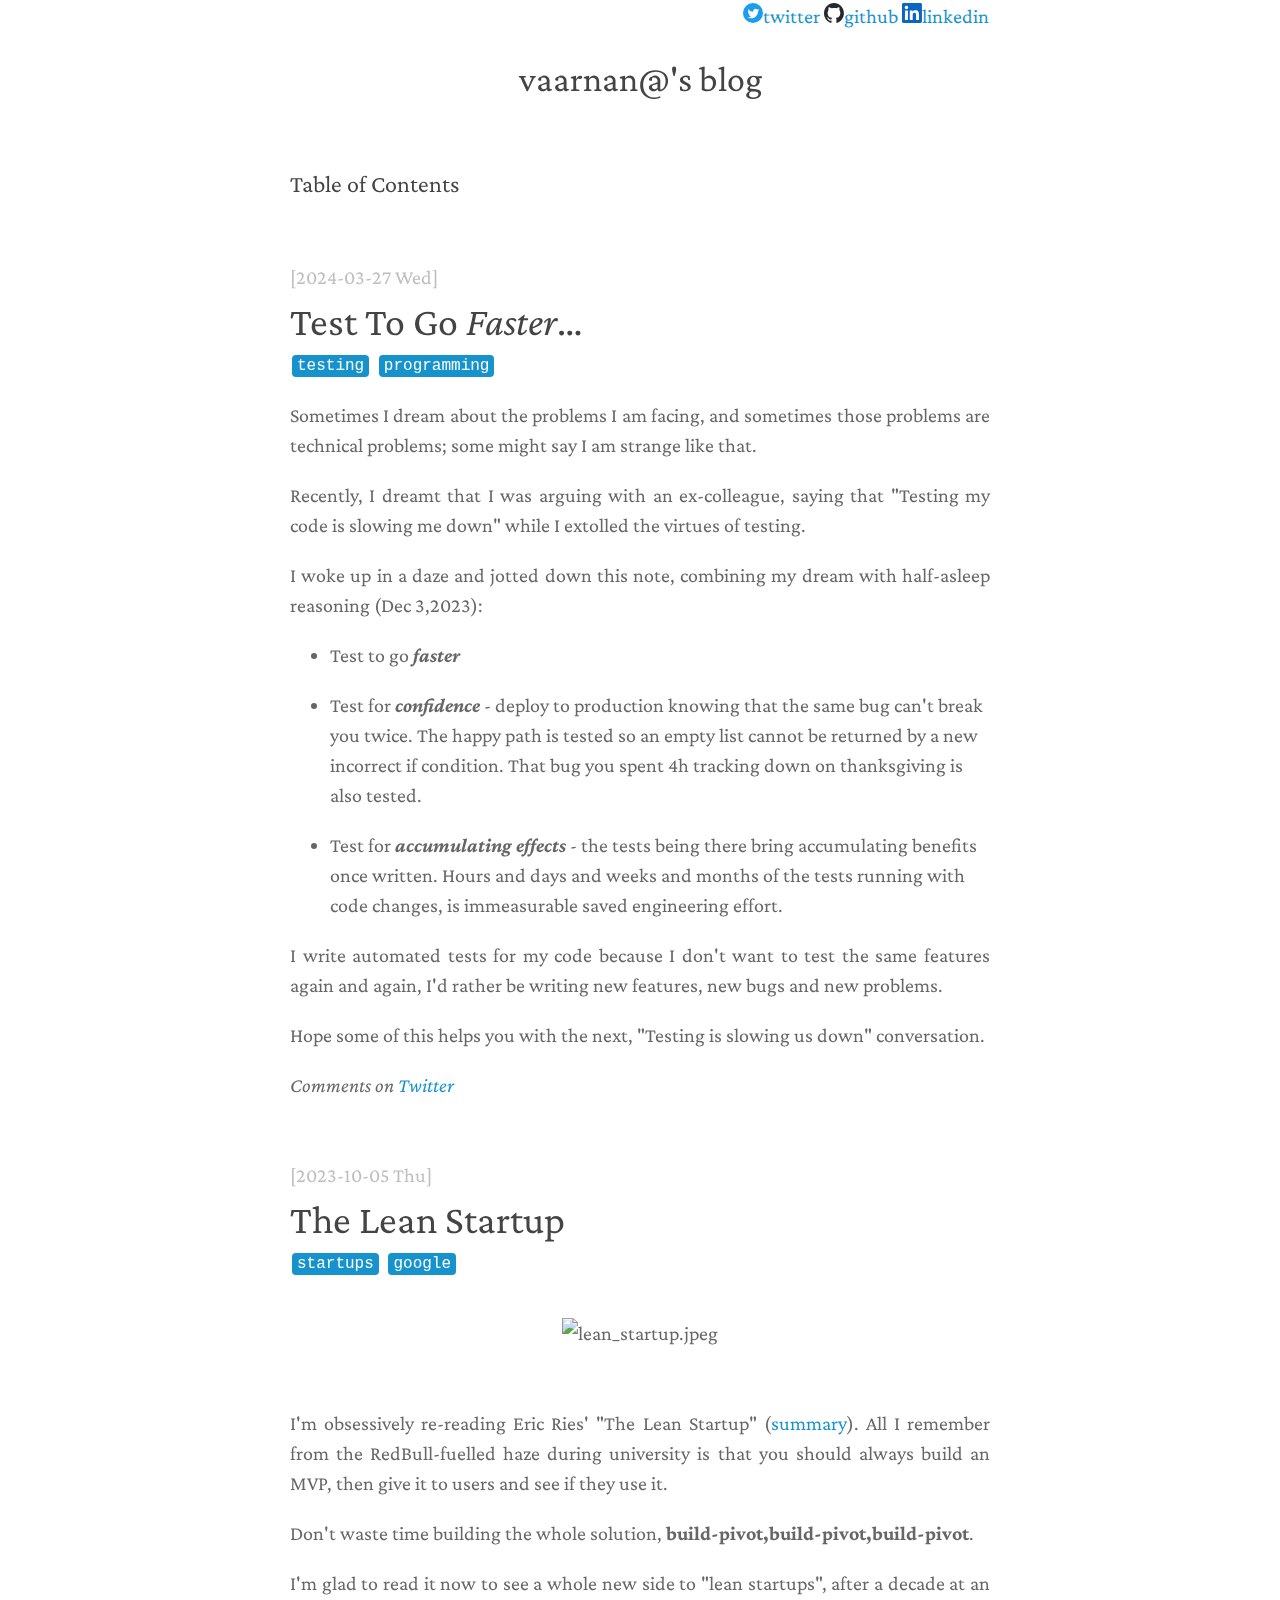
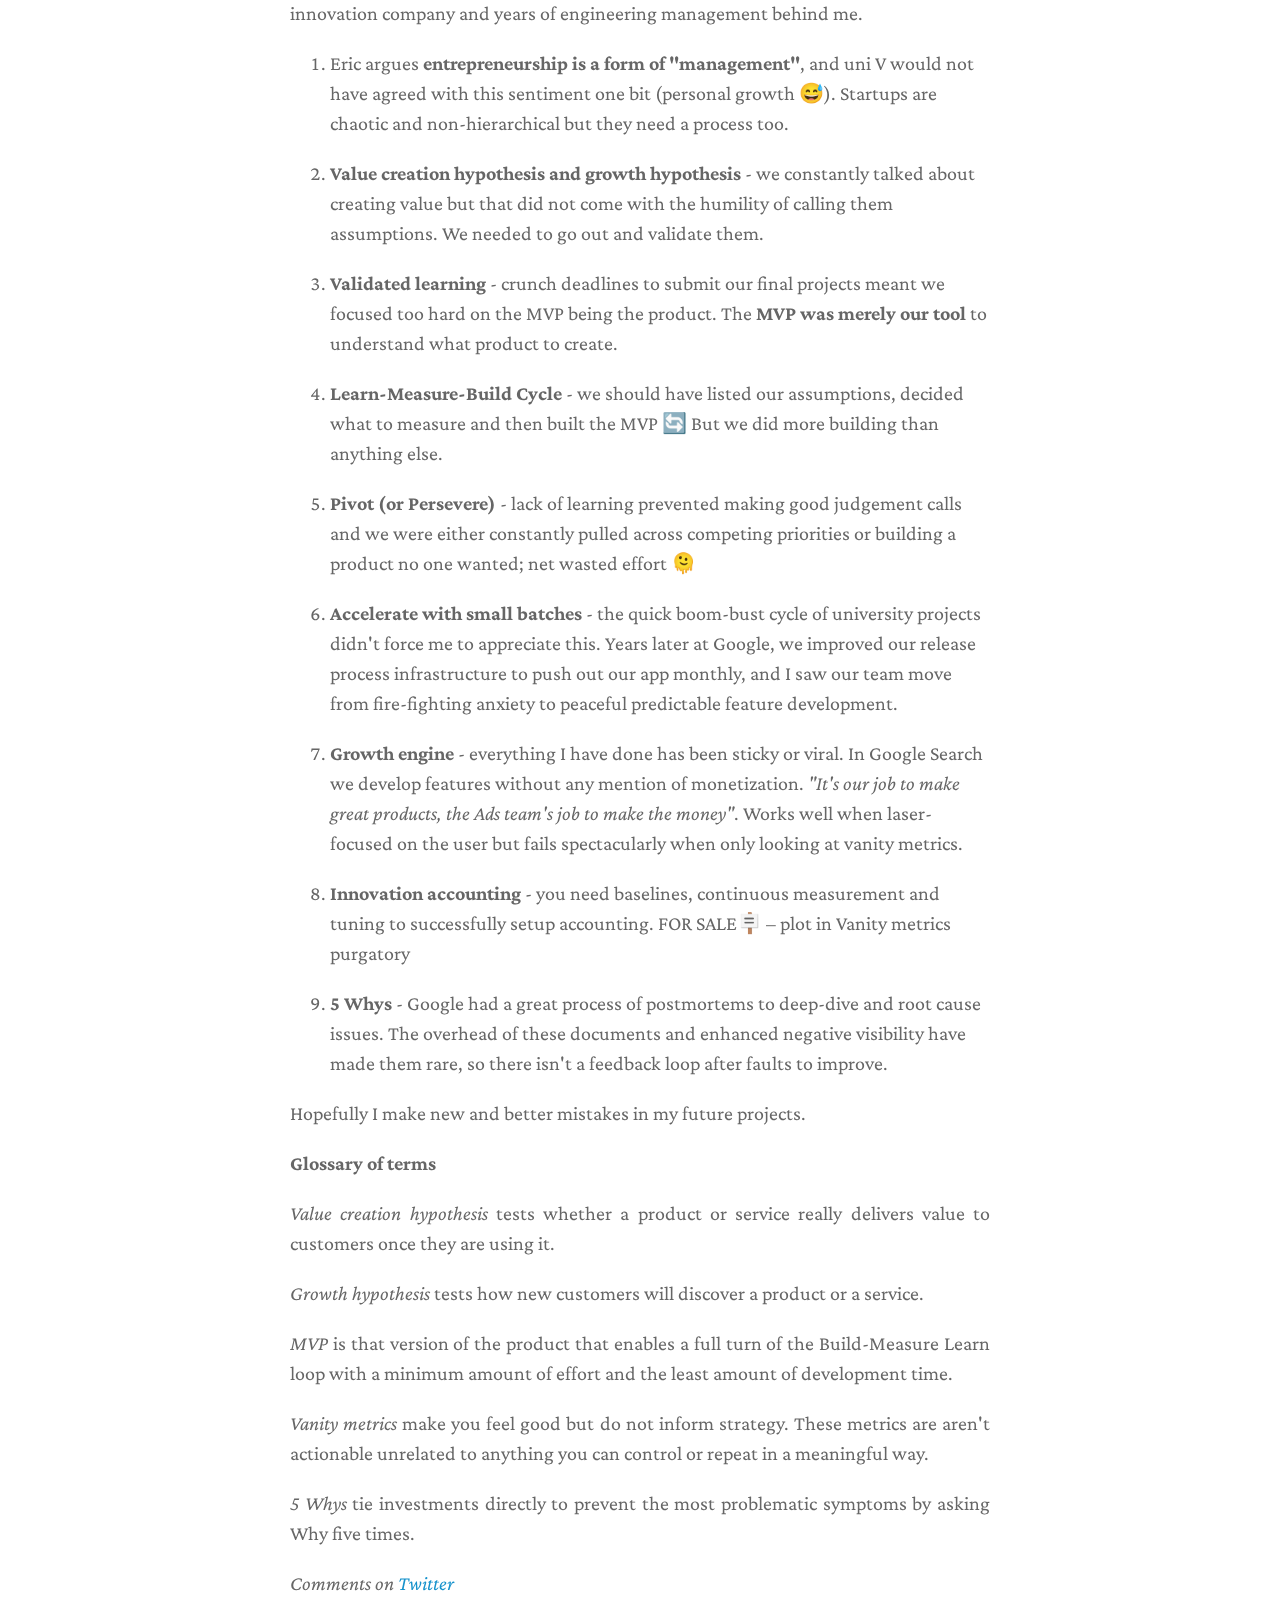
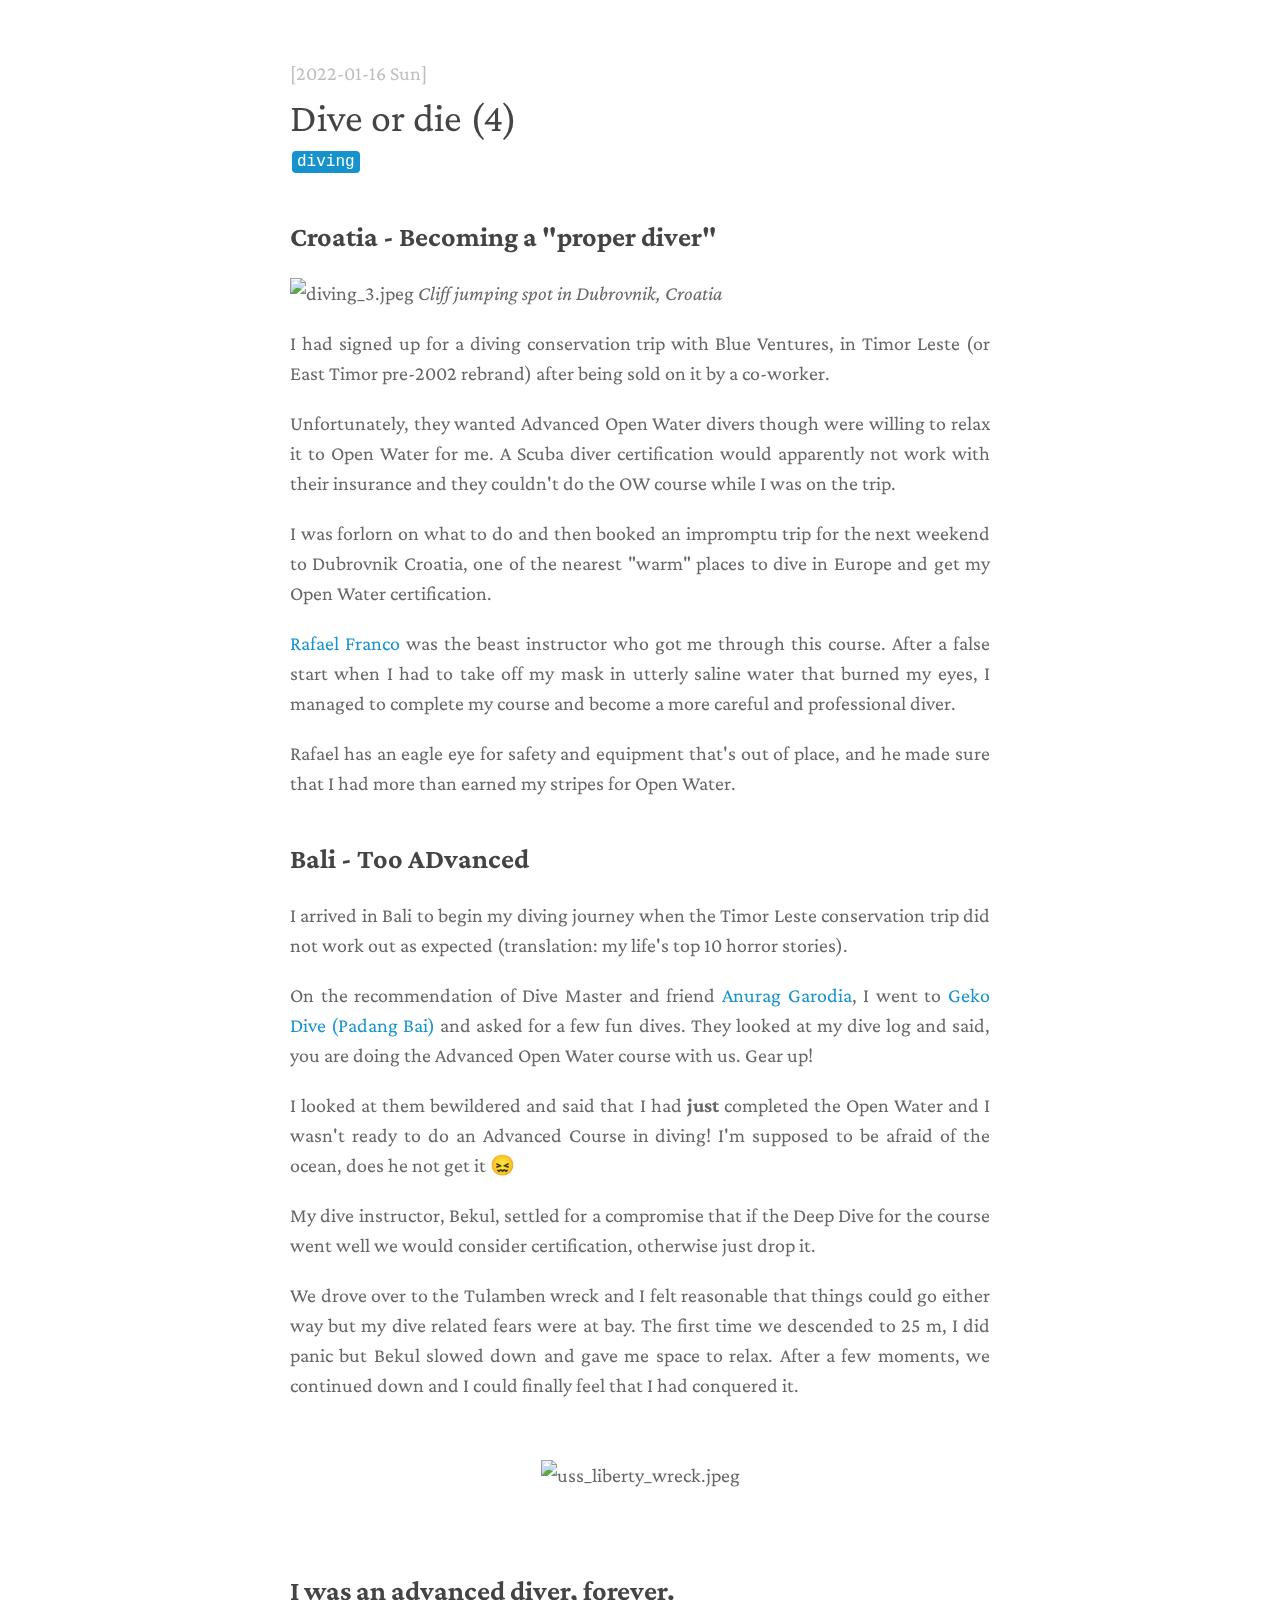
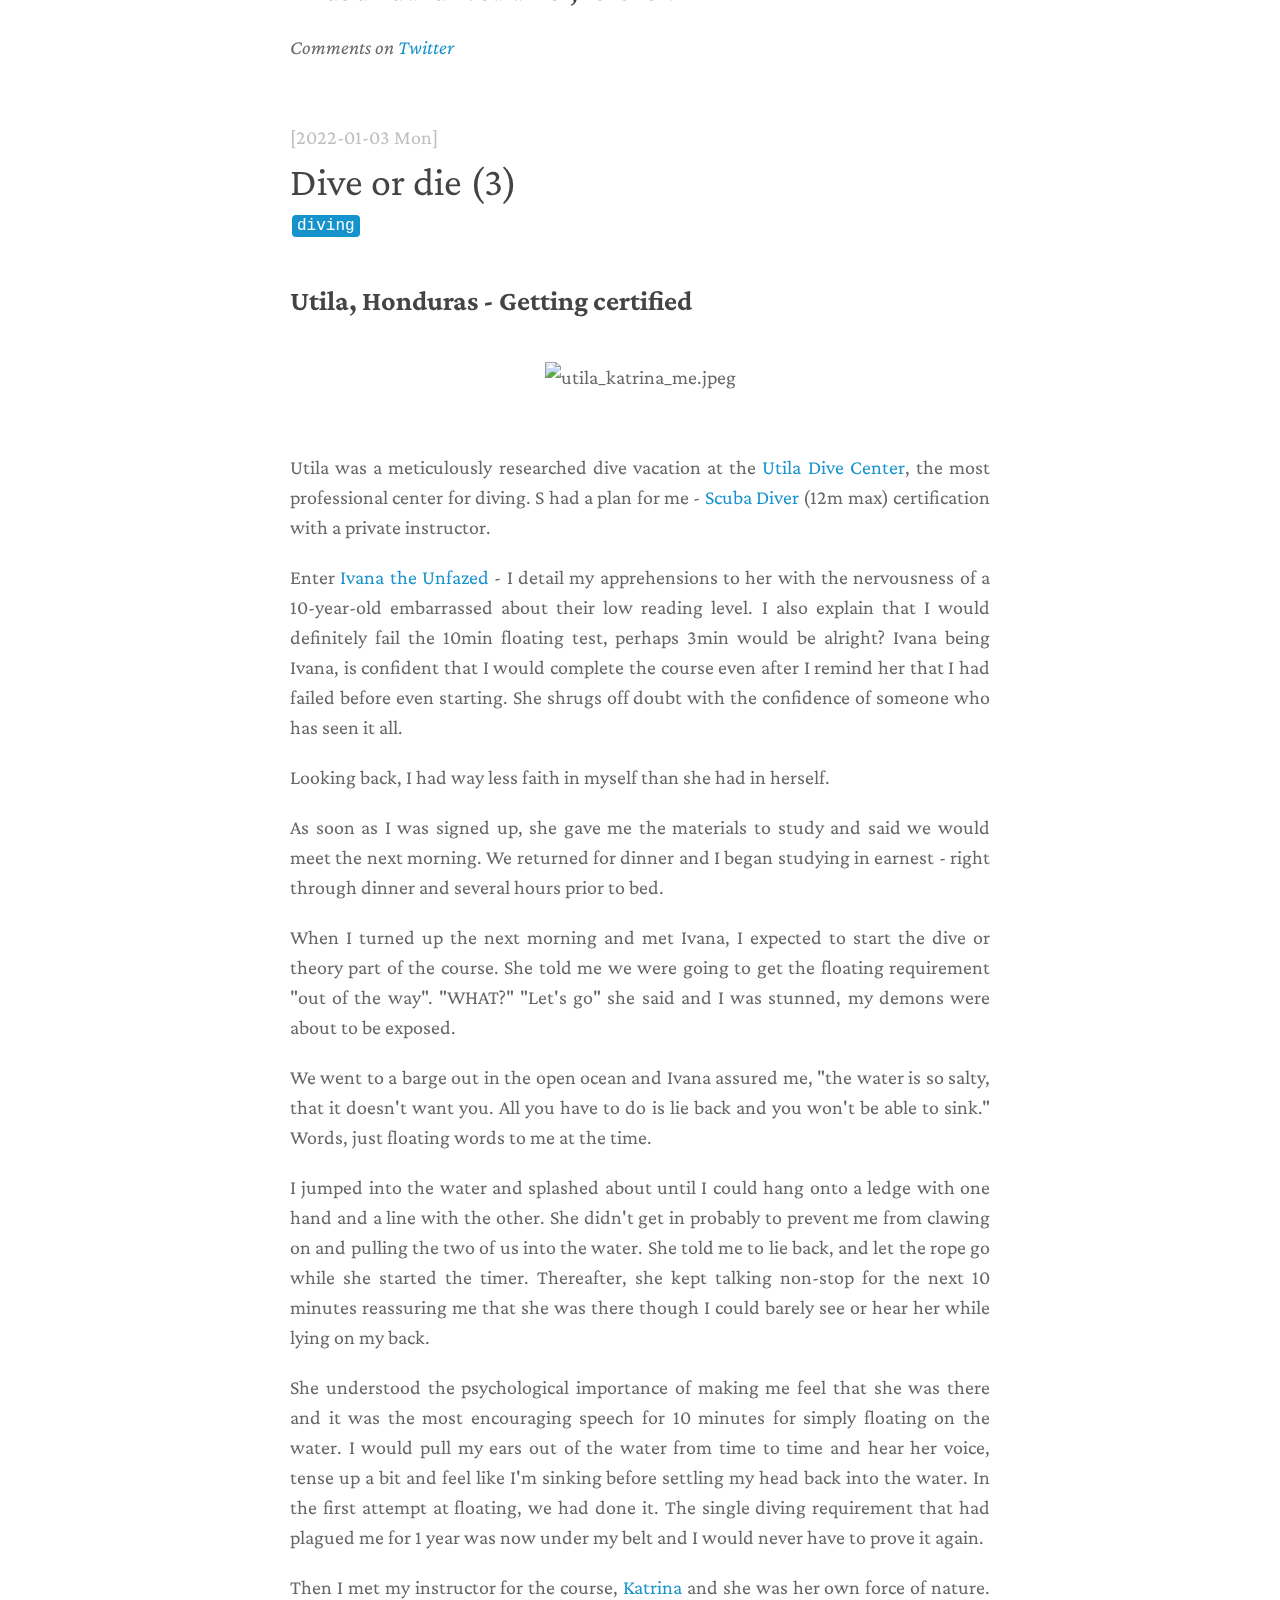
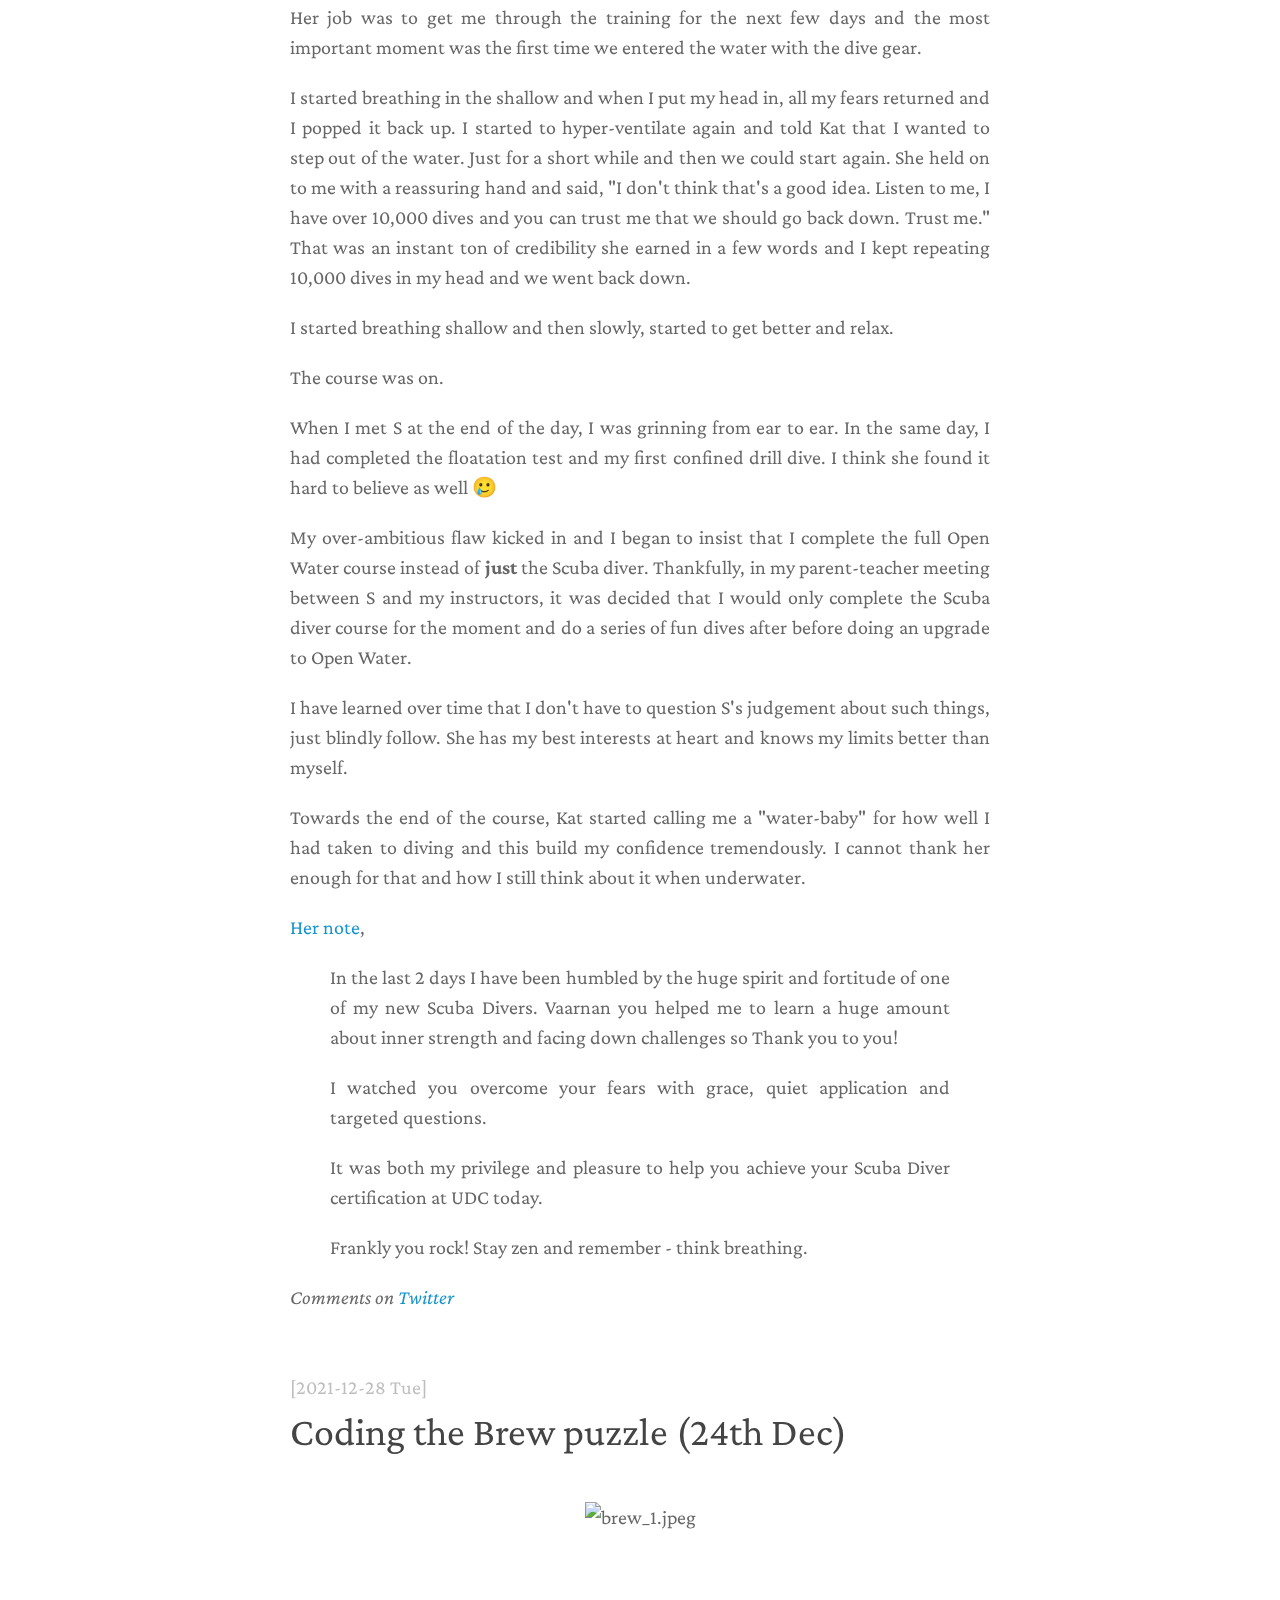
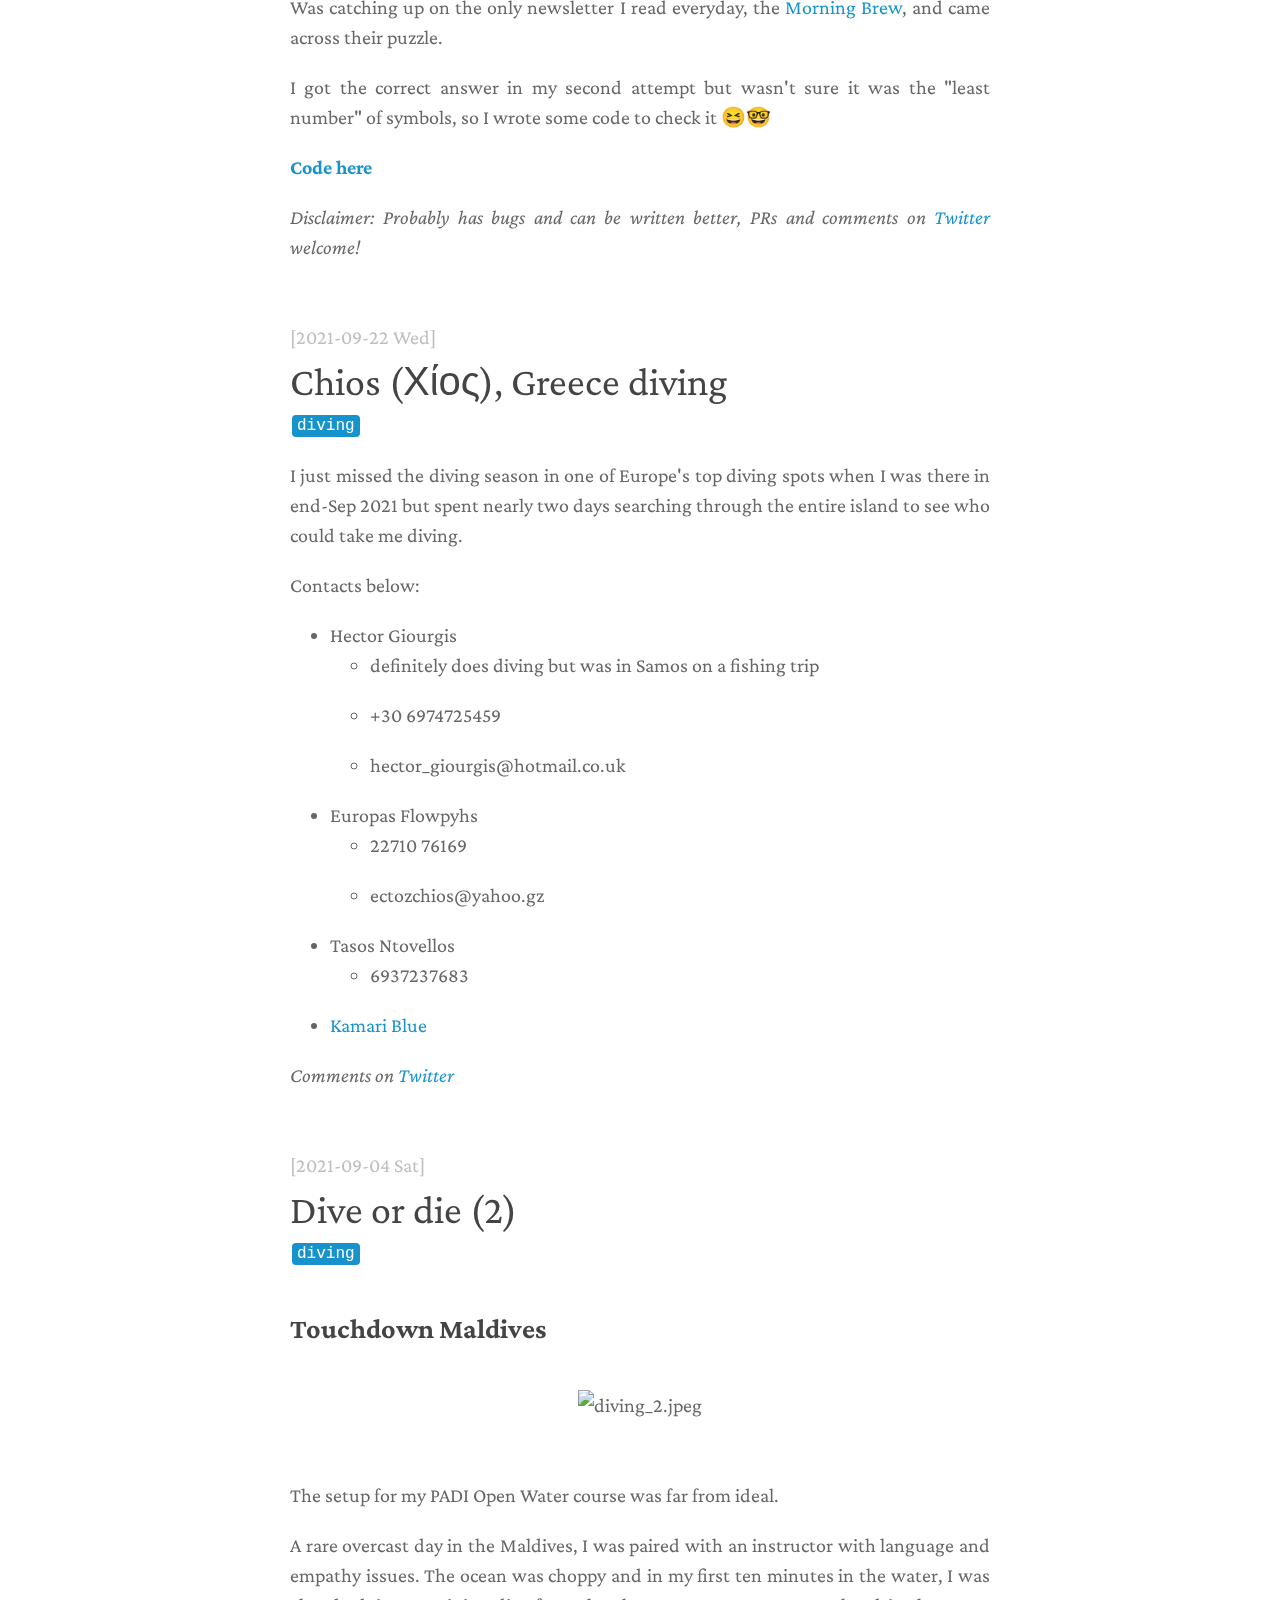
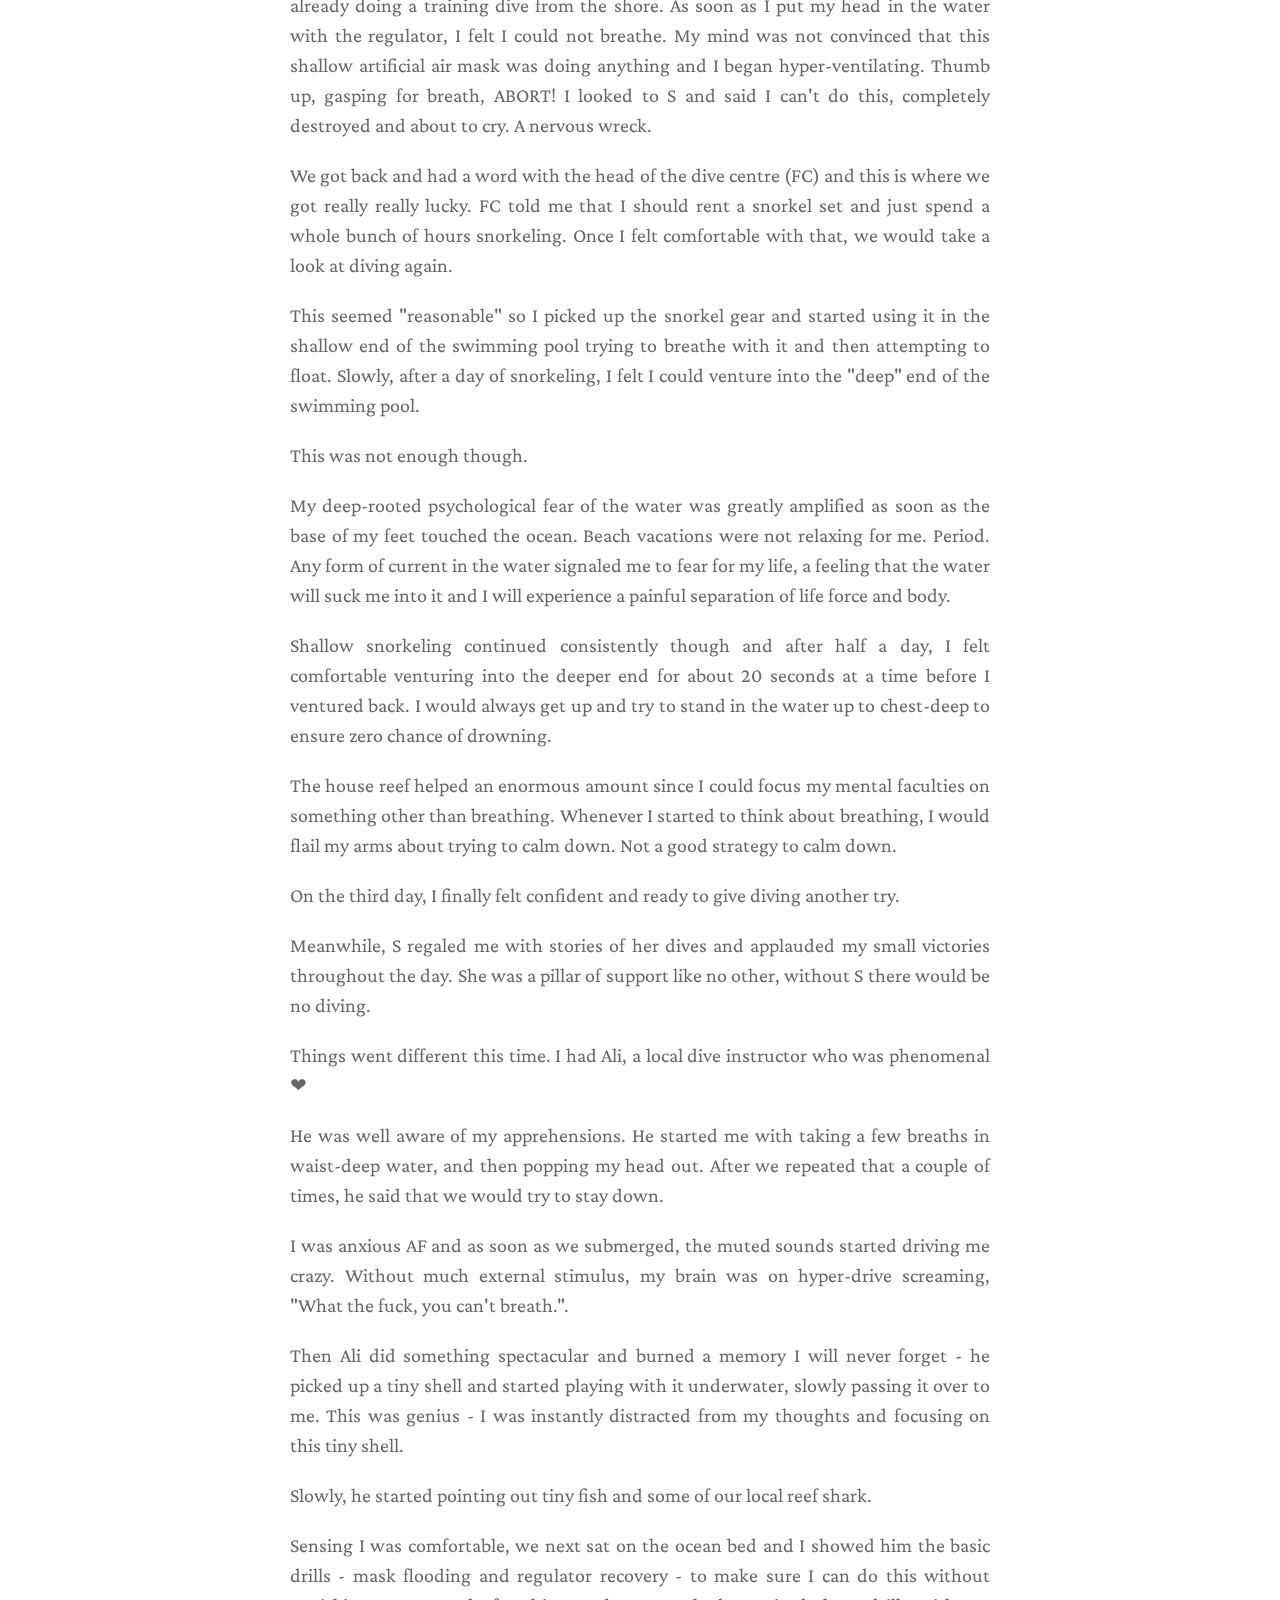
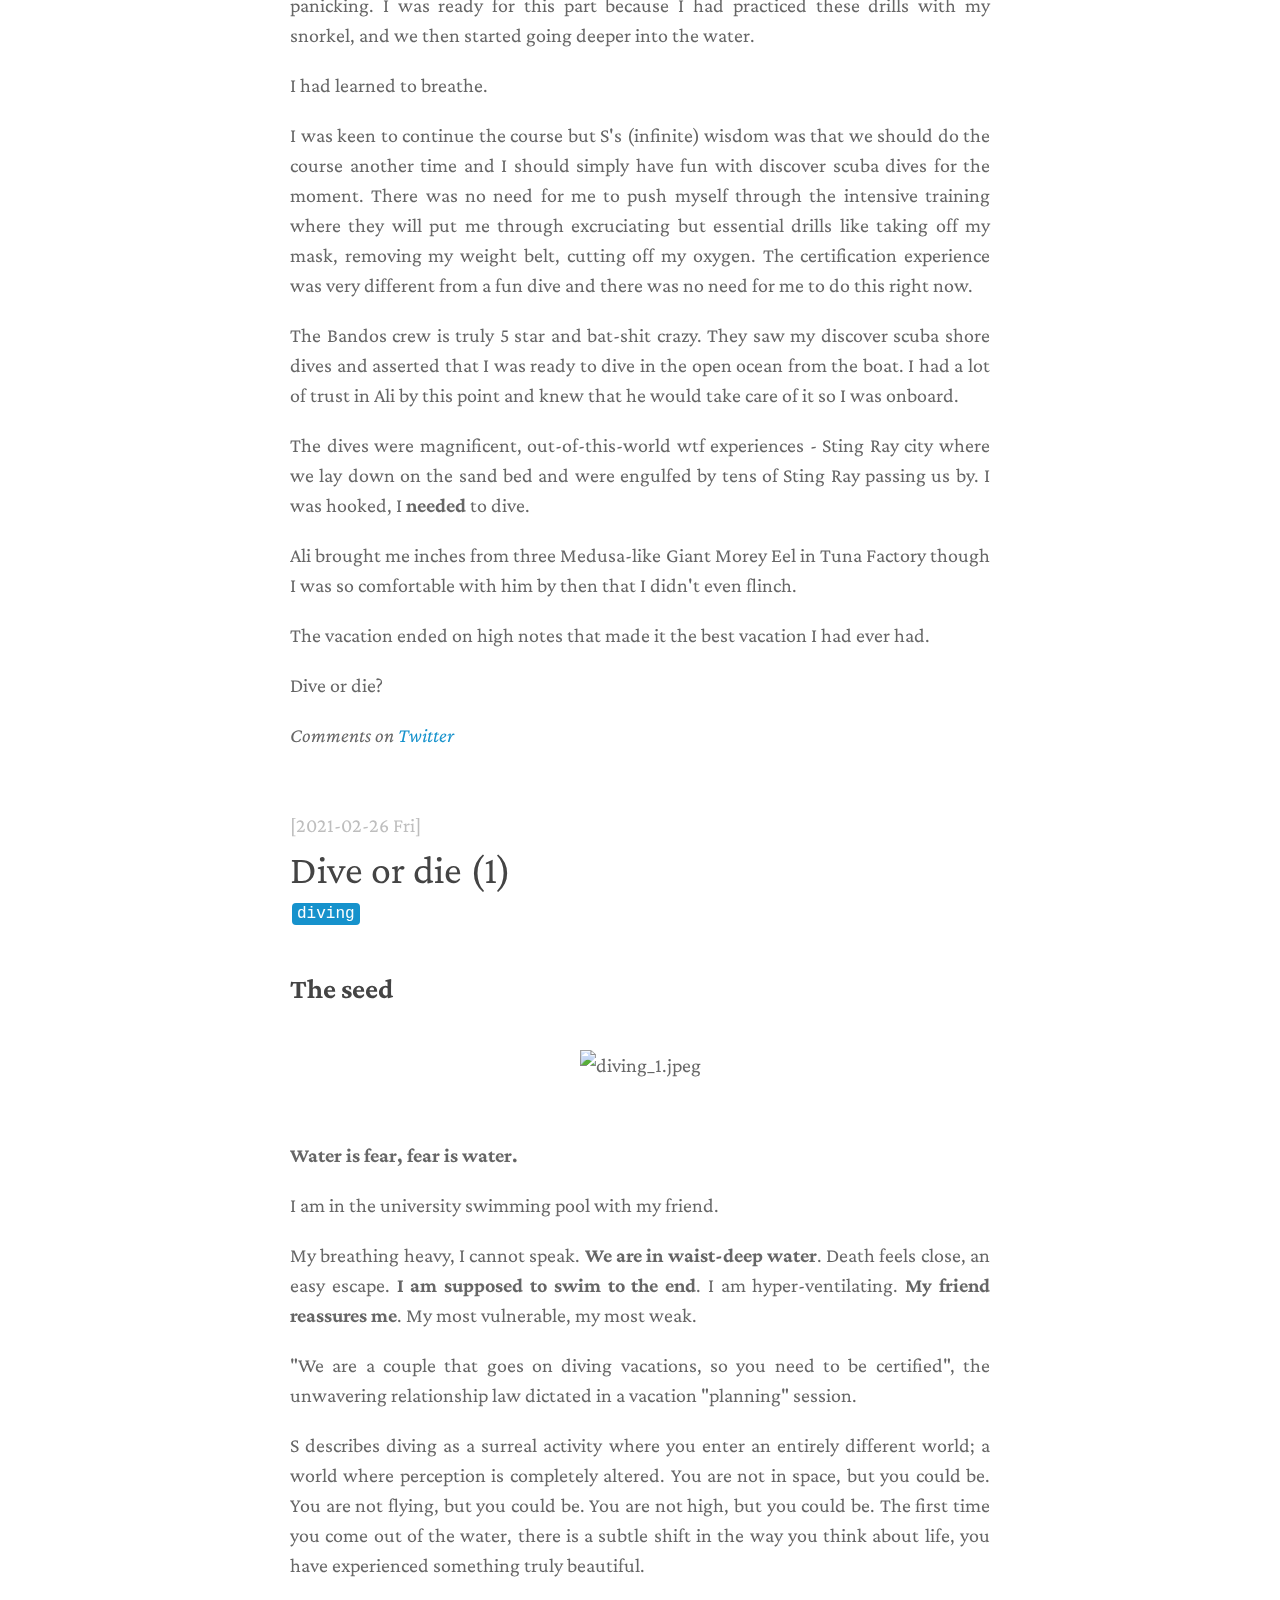
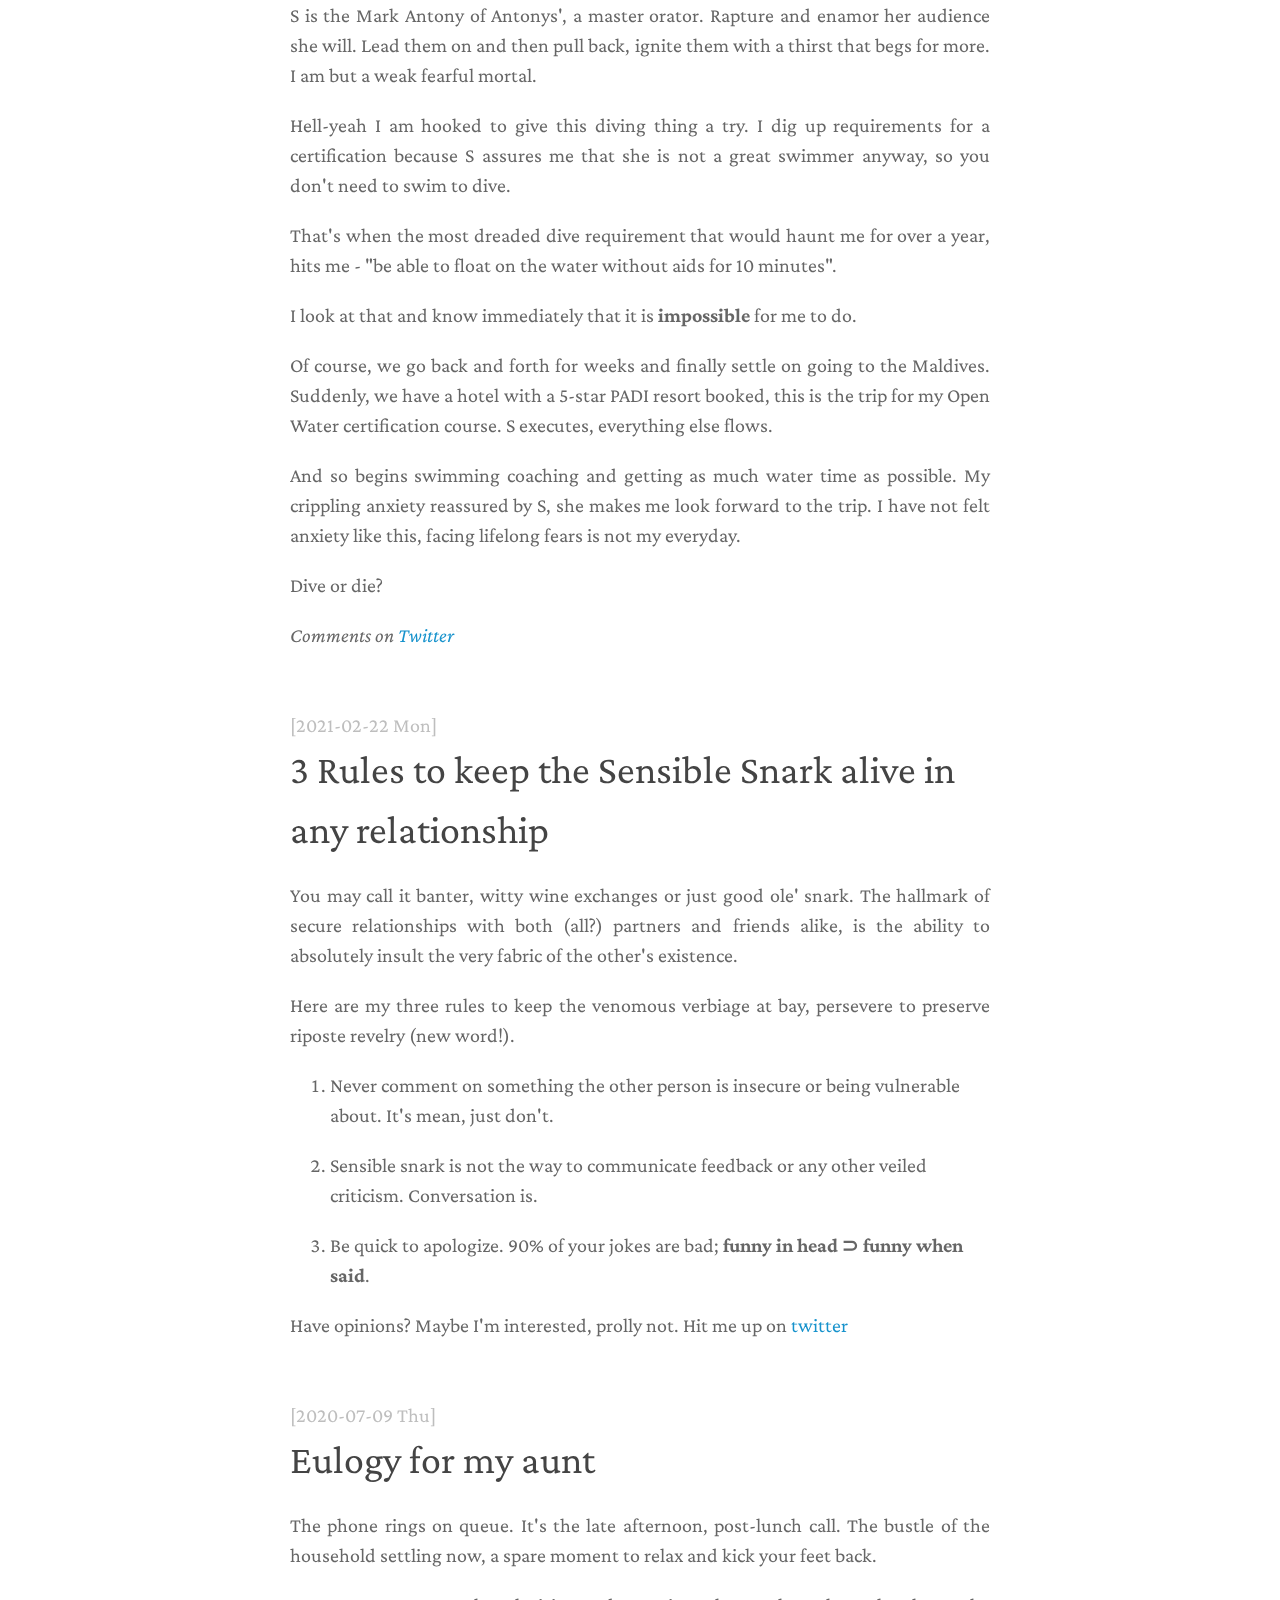
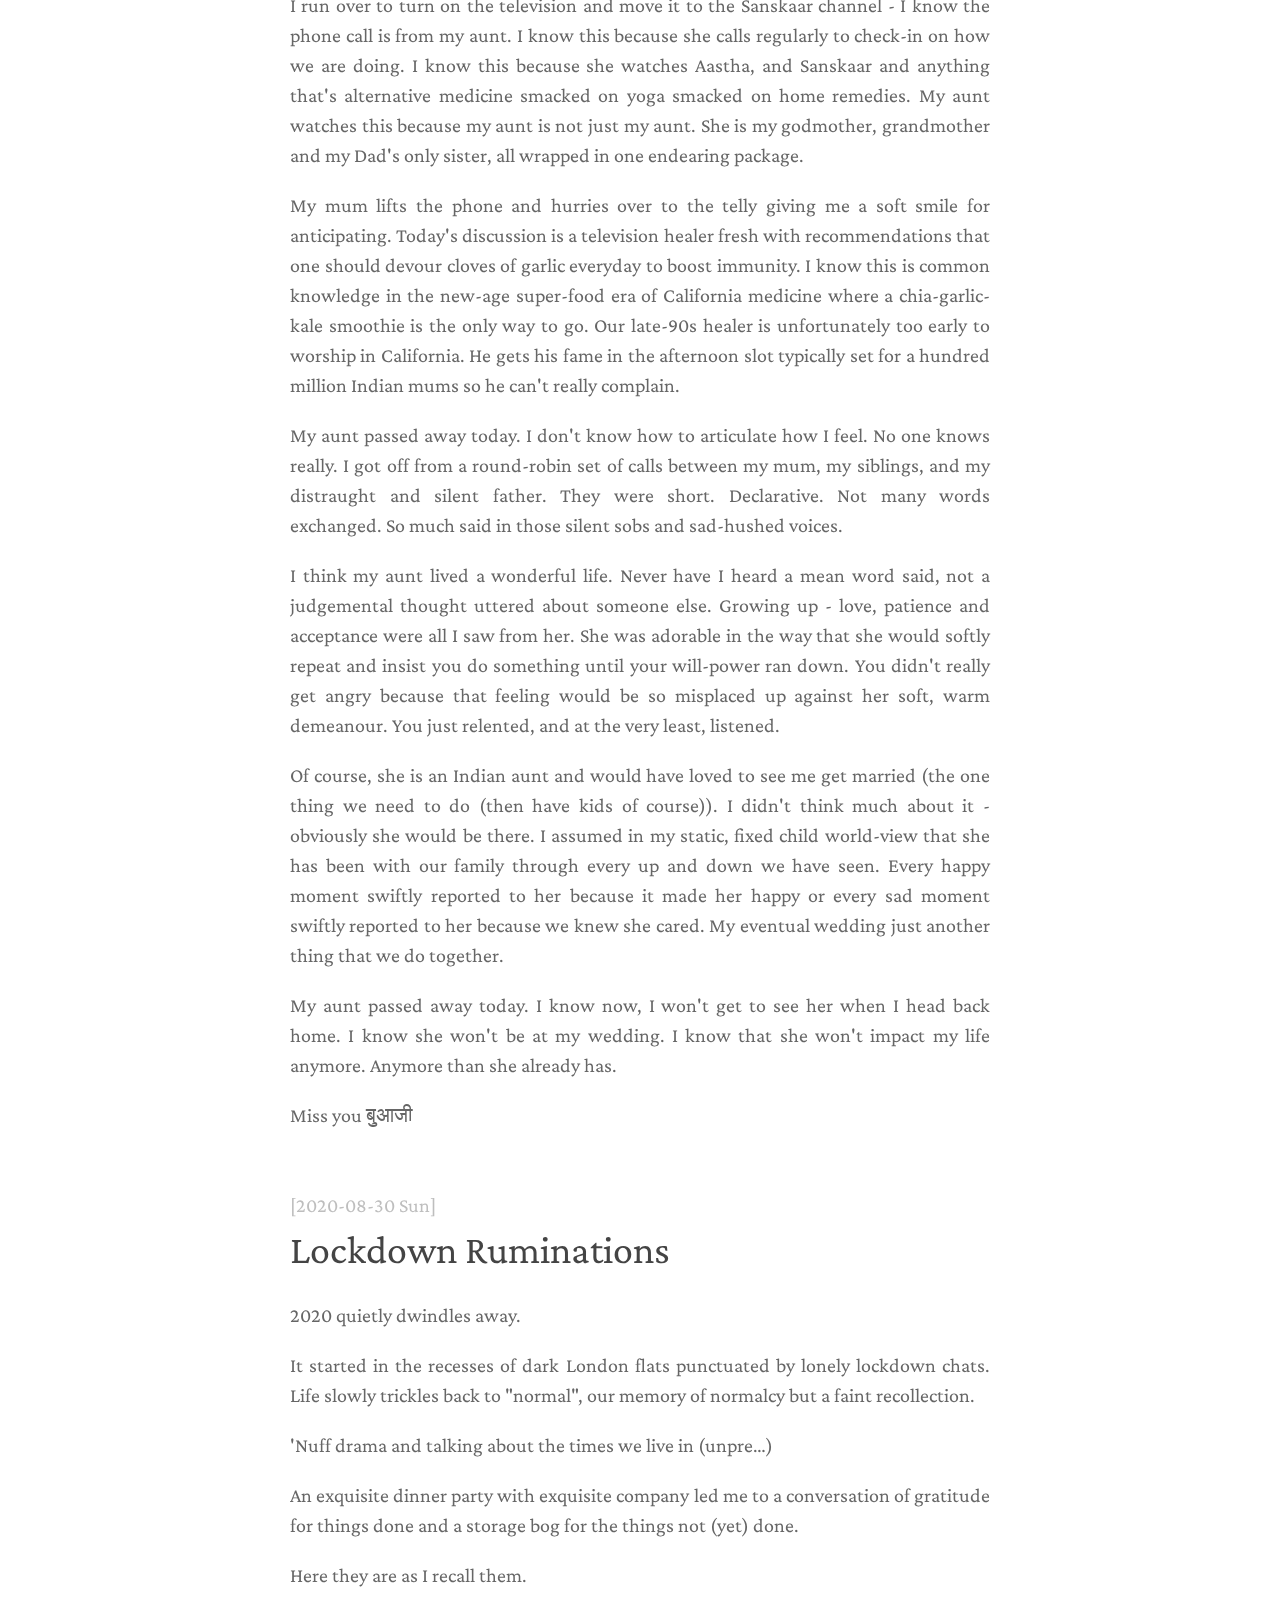
==== commit c29ab2ec: "Add Test to Go faster" ====
--- a/index.html
+++ b/index.html
@@ -3,7 +3,7 @@
 "http://www.w3.org/TR/xhtml1/DTD/xhtml1-strict.dtd">
 <html xmlns="http://www.w3.org/1999/xhtml" lang="en" xml:lang="en">
 <head>
-<!-- 2023-11-28 Tue 18:27 -->
+<!-- 2024-03-27 Wed 14:56 -->
 <meta http-equiv="Content-Type" content="text/html;charset=utf-8" />
 <meta name="viewport" content="width=device-width, initial-scale=1" />
 <title>vaarnan@'s blog</title>
@@ -208,9 +208,9 @@
 <table id='contact-header'>
   <tr>
     <td id='contact-right'>
-      <a href='https://twitter.com/vaarnan'>twitter</a>
-      <a href='https://github.com/vellvisher'>github</a>
-      <a href='https://www.linkedin.com/in/vaarnan'>linkedin</a>
+      <a href='https://twitter.com/vaarnan'><img class='social-icon' alt='social-link-twitter' src='img/twitter-circle.svg'>twitter</a>
+      <a href='https://github.com/vellvisher'><img class='social-icon' alt='social-link-github' src='img/github.svg'>github</a>
+      <a href='https://www.linkedin.com/in/vaarnan'><img class='social-icon' alt='social-link-linkedin' src='img/linkedin.svg'>linkedin</a>
     </td>
   </tr>
 </table>
@@ -221,6 +221,7 @@
 <h2>Table of Contents</h2>
 <div id="text-table-of-contents" role="doc-toc">
 <ul>
+<li><a href="#why-test"><span class="timestamp-wrapper"><span class="timestamp">[2024-03-27 Wed] </span></span> Test To Go <i>Faster</i>&#x2026;&#xa0;&#xa0;&#xa0;<span class="tag"><span class="testing">testing</span>&#xa0;<span class="programming">programming</span></span></a></li>
 <li><a href="#lean-startup"><span class="timestamp-wrapper"><span class="timestamp">[2023-10-05 Thu] </span></span> The Lean Startup&#xa0;&#xa0;&#xa0;<span class="tag"><span class="startups">startups</span>&#xa0;<span class="google">google</span></span></a></li>
 <li><a href="#dive-or-die-4"><span class="timestamp-wrapper"><span class="timestamp">[2022-01-16 Sun] </span></span> Dive or die (4)&#xa0;&#xa0;&#xa0;<span class="tag"><span class="diving">diving</span></span></a>
 <ul>
@@ -271,7 +272,7 @@
 <li><a href="#further-reading">Further Reading</a></li>
 </ul>
 </li>
-<li><a href="#public-speaking-101"><span class="timestamp-wrapper"><span class="timestamp">[2013-11-12 Tue] </span></span> Praying to Peitho (Speaking to Convince 101)&#xa0;&#xa0;&#xa0;<span class="tag"><span class="publicSpeaking">publicSpeaking</span>&#xa0;<span class="debating">debating</span>&#xa0;<span class="greekPhilosophy">greekPhilosophy</span>&#xa0;<span class="persuasion">persuasion</span></span></a></li>
+<li><a href="#public-speaking-101"><span class="timestamp-wrapper"><span class="timestamp">[2013-11-12 Tue] </span></span> Praying to Peitho (Speaking to Convince 101)&#xa0;&#xa0;&#xa0;<span class="tag"><span class="publicSpeaking">publicSpeaking</span>&#xa0;<span class="greekPhilosophy">greekPhilosophy</span></span></a></li>
 <li><a href="#make-your-blog-with-pelican"><span class="timestamp-wrapper"><span class="timestamp">[2013-10-31 Thu] </span></span> Make your blog with Pelican&#xa0;&#xa0;&#xa0;<span class="tag"><span class="blog">blog</span>&#xa0;<span class="markdown">markdown</span>&#xa0;<span class="pelican">pelican</span>&#xa0;<span class="python">python</span></span></a></li>
 <li><a href="#bullet-holes-persistence-and-startups-with-bowei-gai"><span class="timestamp-wrapper"><span class="timestamp">[2013-09-13 Fri] </span></span> Bullet Holes, Persistence and Startups with Bowei Gai&#xa0;&#xa0;&#xa0;<span class="tag"><span class="startups">startups</span></span></a></li>
 <li><a href="#why-you-dont-need-a-revenue-model-to-be-successful"><span class="timestamp-wrapper"><span class="timestamp">[2013-02-19 Tue] </span></span> Why you don't need a revenue model to be successful&#x2026;&#xa0;&#xa0;&#xa0;<span class="tag"><span class="pseudorandom">pseudorandom</span>&#xa0;<span class="startups">startups</span></span></a></li>
@@ -328,6 +329,41 @@
 </div>
 </div>
 
+<div id="outline-container-why-test" class="outline-2">
+<h2 id="why-test"><span class="timestamp-wrapper"><span class="timestamp">[2024-03-27 Wed] </span></span> Test To Go <i>Faster</i>&#x2026;&#xa0;&#xa0;&#xa0;<span class="tag"><span class="testing">testing</span>&#xa0;<span class="programming">programming</span></span></h2>
+<div class="outline-text-2" id="text-why-test">
+<p>
+Sometimes I dream about the problems I am facing, and sometimes those problems are technical problems; some might say I am strange like that.
+</p>
+
+<p>
+Recently, I dreamt that I was arguing with an ex-colleague, saying that "Testing my code is slowing me down" while I extolled the virtues of testing.
+</p>
+
+<p>
+I woke up in a daze and jotted down this note, combining my dream with half-asleep reasoning (Dec 3,2023):
+</p>
+
+<ul class="org-ul">
+<li>Test to go <i><b>faster</b></i></li>
+<li>Test for <i><b>confidence</b></i> - deploy to production knowing that the same bug can't break you twice. The happy path is tested so an empty list cannot be returned by a new incorrect if condition. That bug you spent 4h tracking down on thanksgiving is also tested.</li>
+<li>Test for <i><b>accumulating effects</b></i> - the tests being there bring accumulating benefits once written. Hours and days and weeks and months of the tests running with code changes, is immeasurable saved engineering effort.</li>
+</ul>
+
+<p>
+I write automated tests for my code because I don't want to test the same features again and again, I'd rather be writing new features, new bugs and new problems.
+</p>
+
+<p>
+Hope some of this helps you with the next, "Testing is slowing us down" conversation.
+</p>
+
+<p>
+<i>Comments on <a href="https://twitter.com/vaarnan">Twitter</a></i>
+</p>
+</div>
+</div>
+
 <div id="outline-container-lean-startup" class="outline-2">
 <h2 id="lean-startup"><span class="timestamp-wrapper"><span class="timestamp">[2023-10-05 Thu] </span></span> The Lean Startup&#xa0;&#xa0;&#xa0;<span class="tag"><span class="startups">startups</span>&#xa0;<span class="google">google</span></span></h2>
 <div class="outline-text-2" id="text-lean-startup">
@@ -1426,7 +1462,7 @@
 </div>
 
 <div id="outline-container-public-speaking-101" class="outline-2">
-<h2 id="public-speaking-101"><span class="timestamp-wrapper"><span class="timestamp">[2013-11-12 Tue] </span></span> Praying to Peitho (Speaking to Convince 101)&#xa0;&#xa0;&#xa0;<span class="tag"><span class="publicSpeaking">publicSpeaking</span>&#xa0;<span class="debating">debating</span>&#xa0;<span class="greekPhilosophy">greekPhilosophy</span>&#xa0;<span class="persuasion">persuasion</span></span></h2>
+<h2 id="public-speaking-101"><span class="timestamp-wrapper"><span class="timestamp">[2013-11-12 Tue] </span></span> Praying to Peitho (Speaking to Convince 101)&#xa0;&#xa0;&#xa0;<span class="tag"><span class="publicSpeaking">publicSpeaking</span>&#xa0;<span class="greekPhilosophy">greekPhilosophy</span></span></h2>
 <div class="outline-text-2" id="text-public-speaking-101">
 
 <div class="figure">
@@ -3093,7 +3129,7 @@
 </div>
 <div id="postamble" class="status">
 <p class="author">Author: Vaarnan Drolia</p>
-<p class="date">Created: 2023-11-28 Tue 18:27</p>
+<p class="date">Created: 2024-03-27 Wed 14:56</p>
 <p class="validation"><a href="https://validator.w3.org/check?uri=referer">Validate</a></p>
 </div>
 </body>
--- a/style.css
+++ b/style.css
@@ -9,7 +9,6 @@
   background: #fff;
   color: #666;
   margin: 0;
-  border-top: 3px solid #1692cc;
 }
 @media (max-width: 799px) {
   body {
@@ -222,3 +221,16 @@
 .figure-number {
     display: none;
 }
+
+.social-icon {
+    width: 1em;
+}
+
+@media (max-width: 799px) {
+    #contact-header {
+        position: fixed;
+        top: 0;
+        width: 95%;
+        background-color: white;
+    }
+}
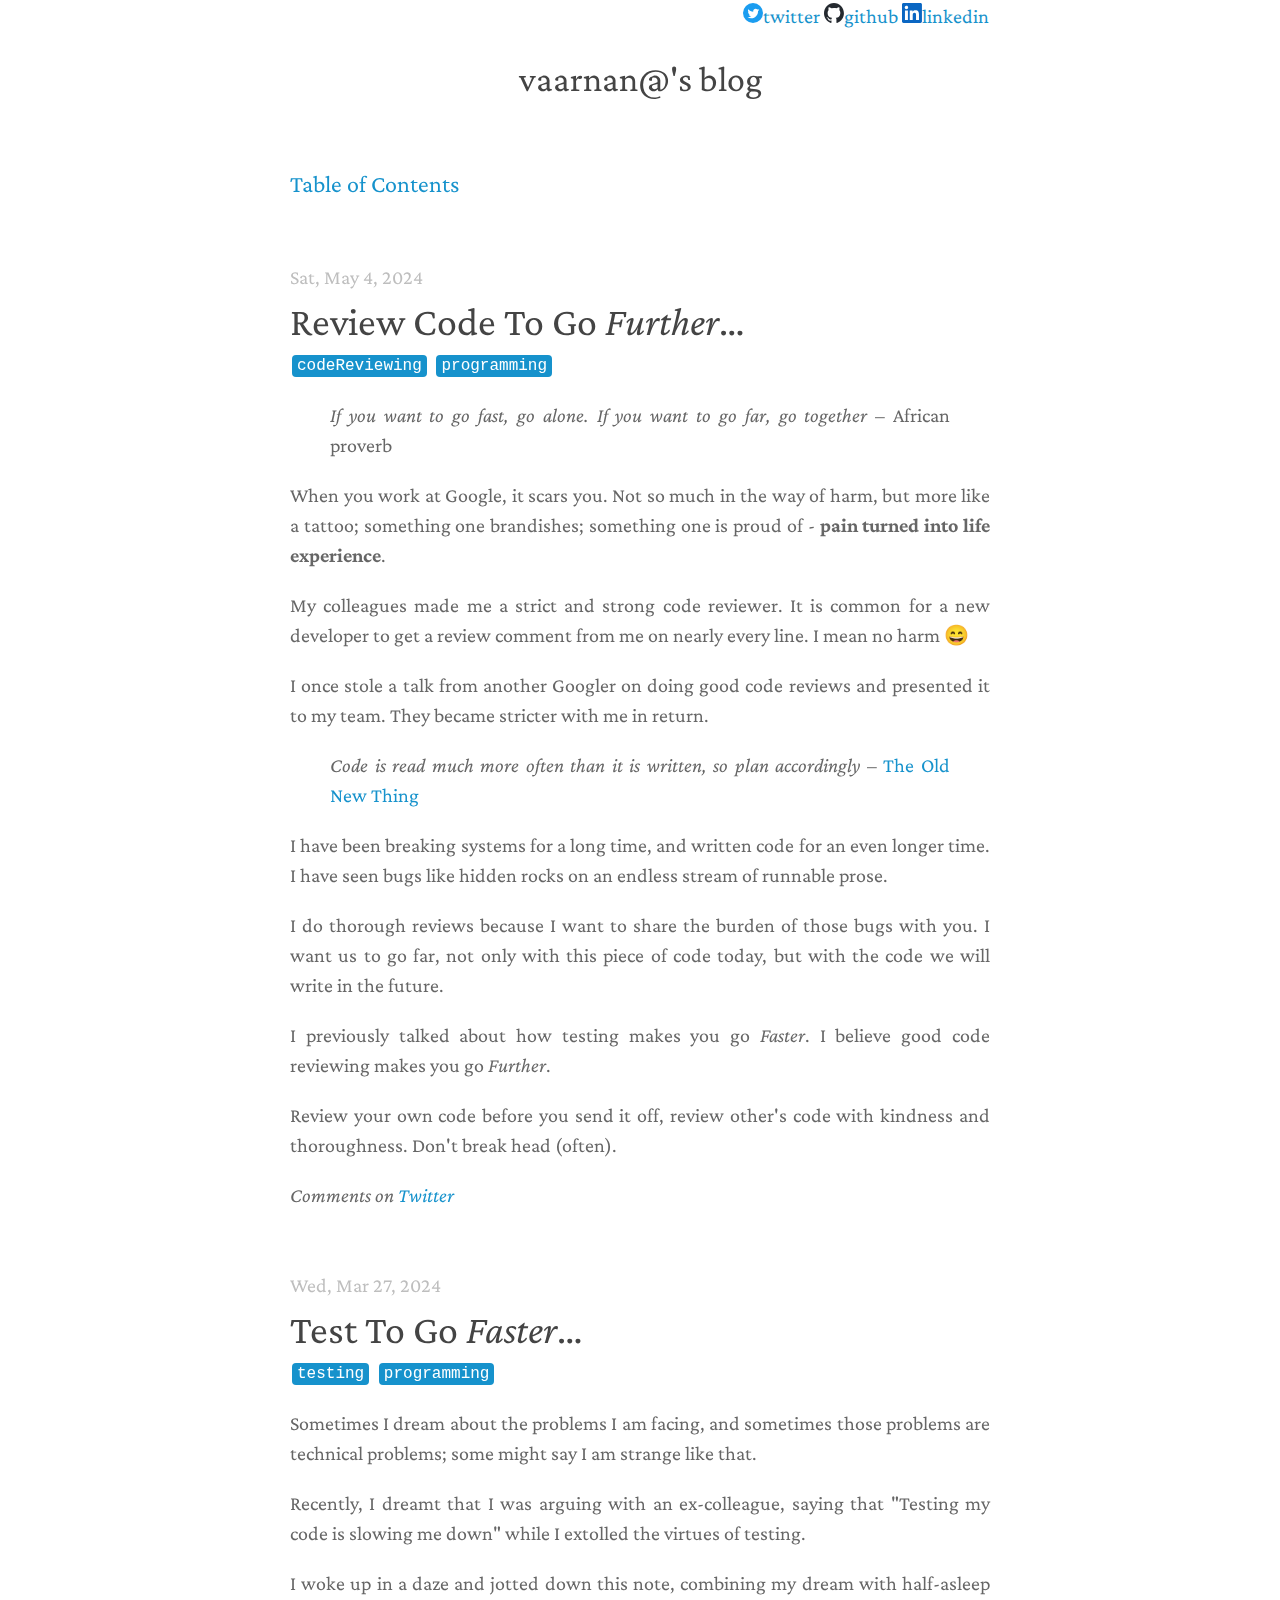
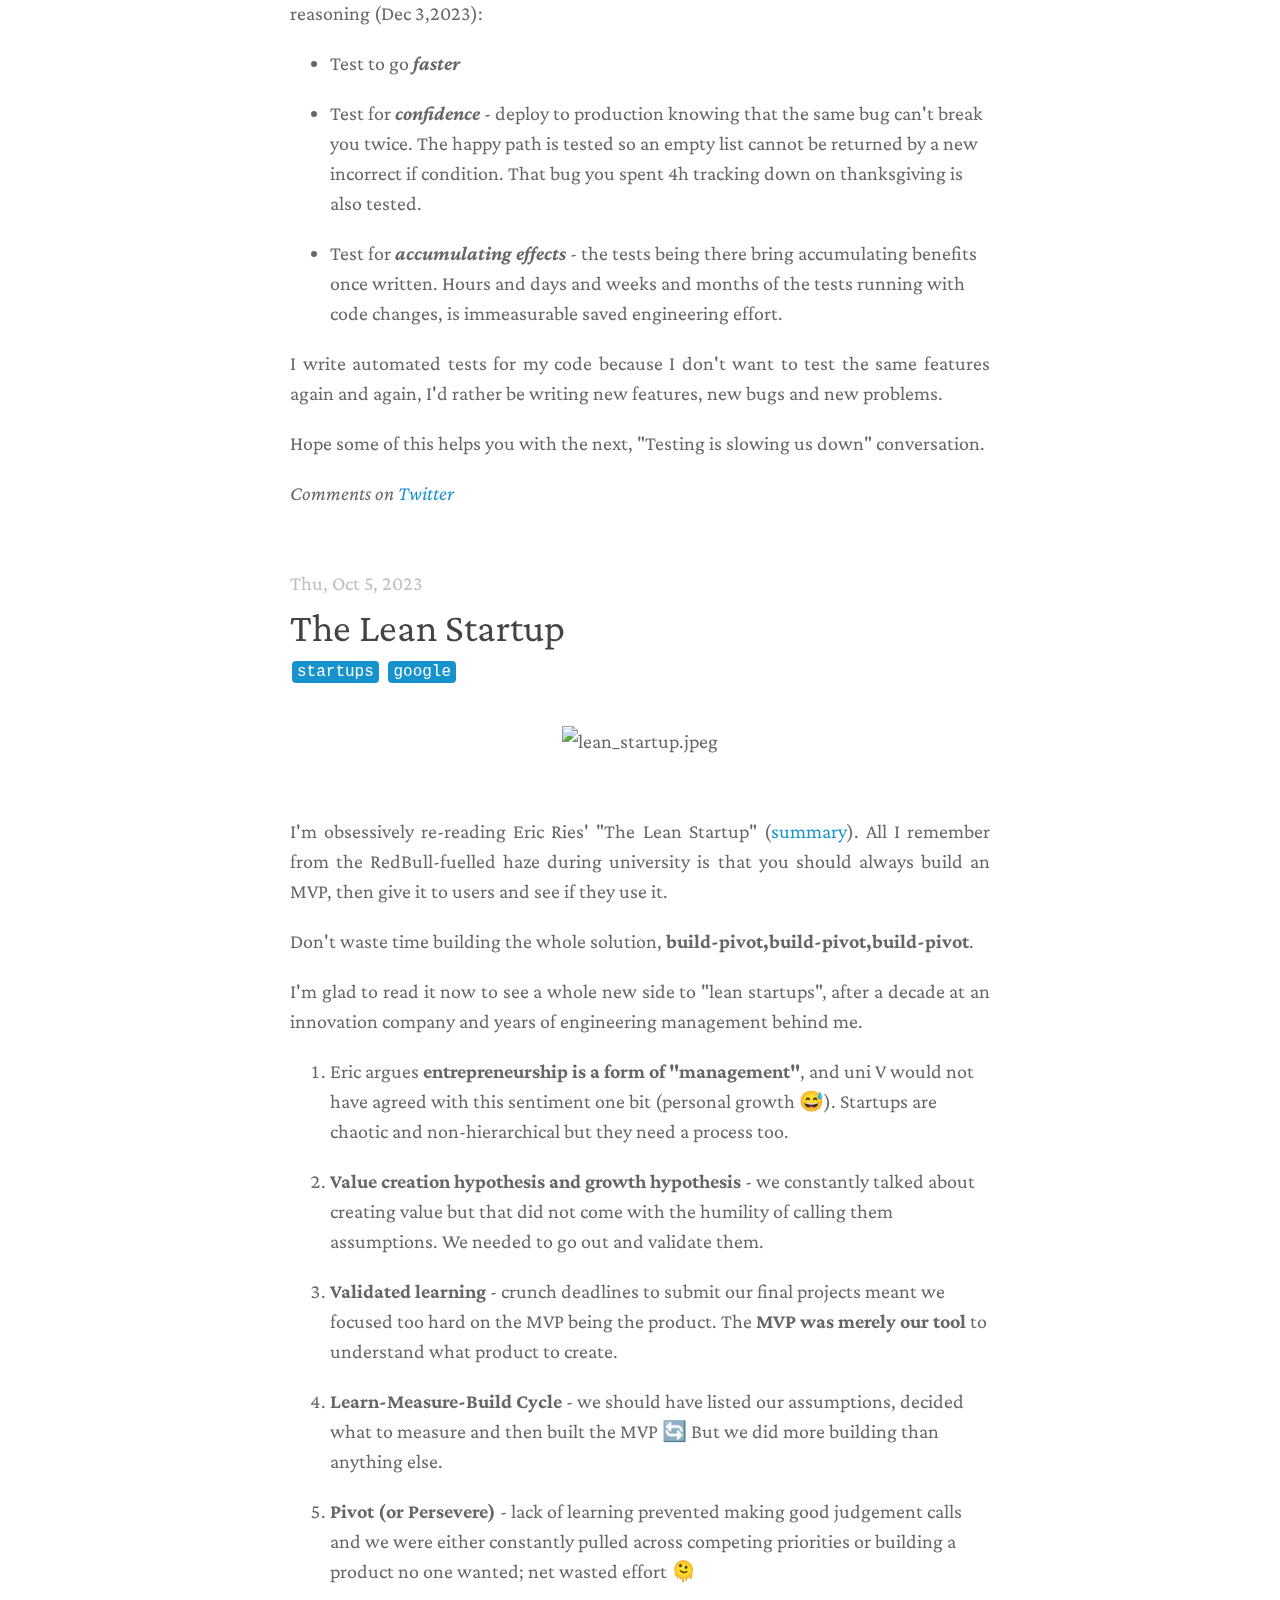
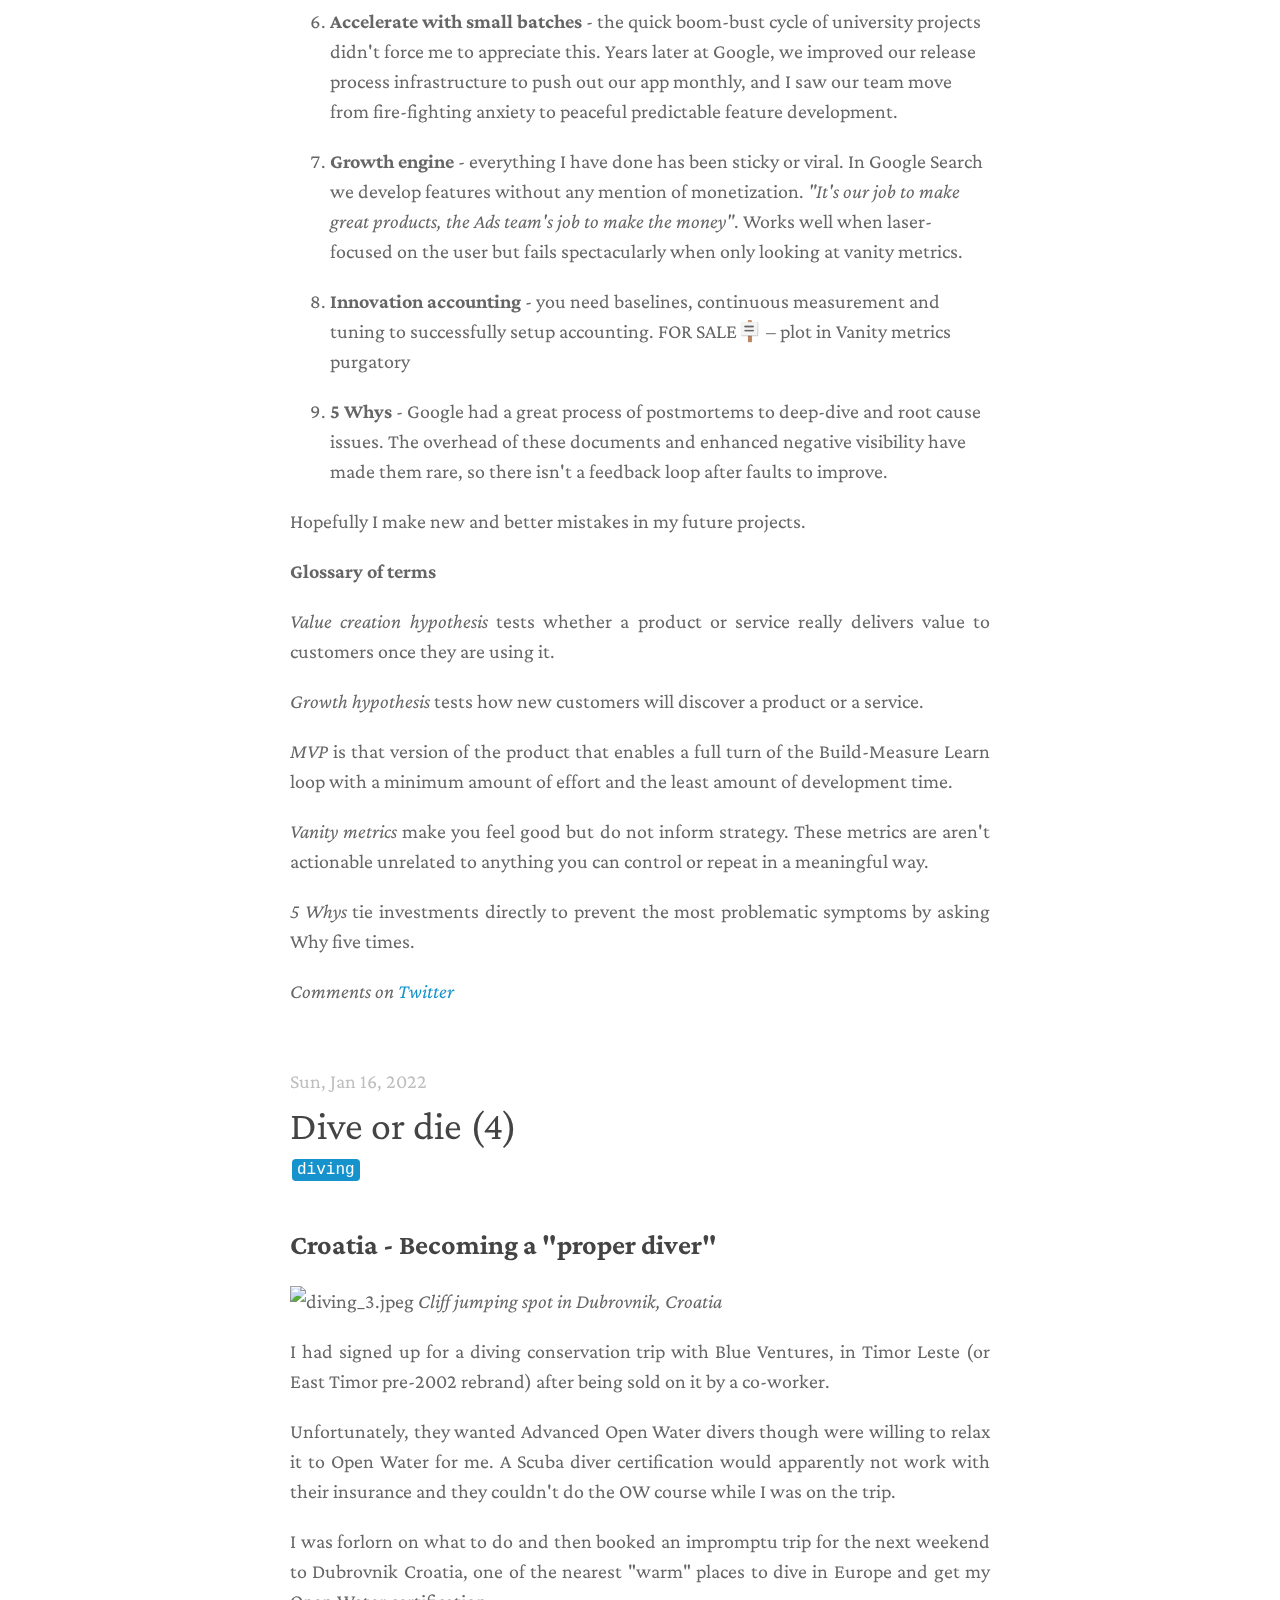
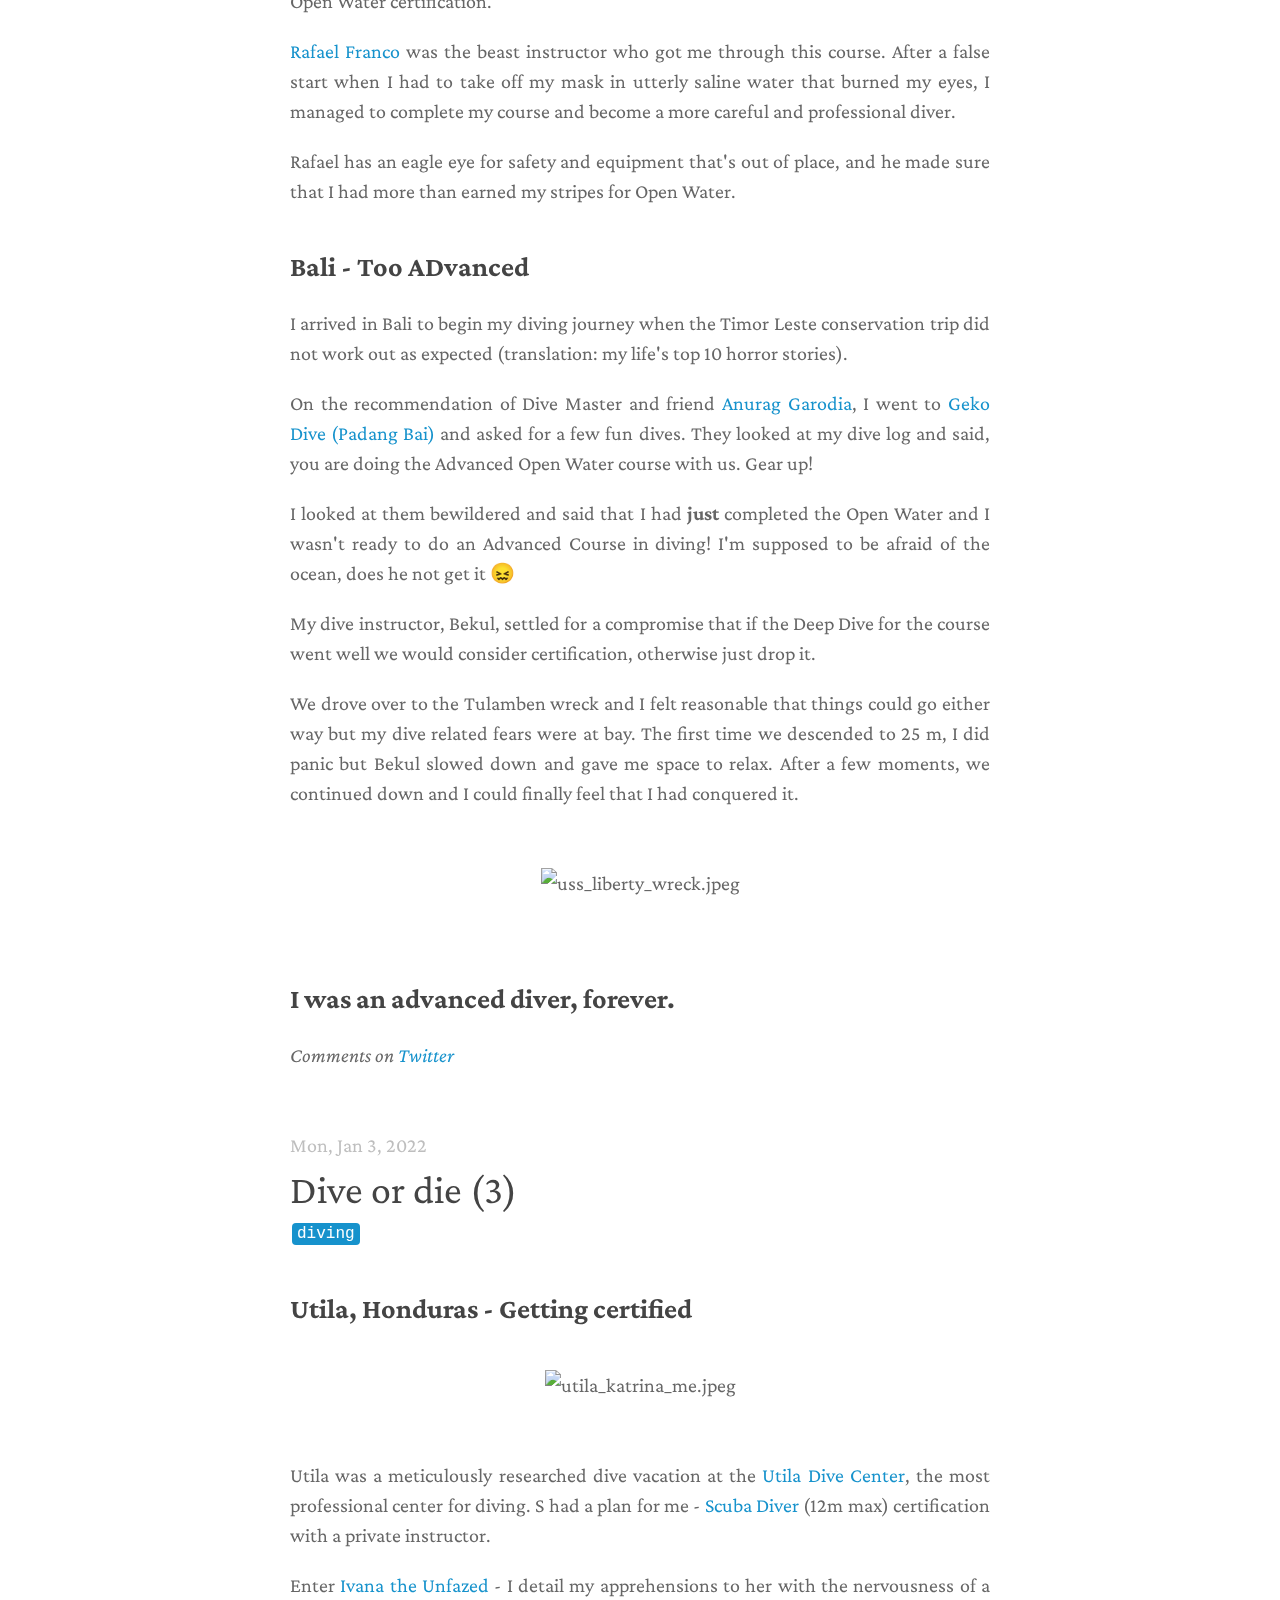
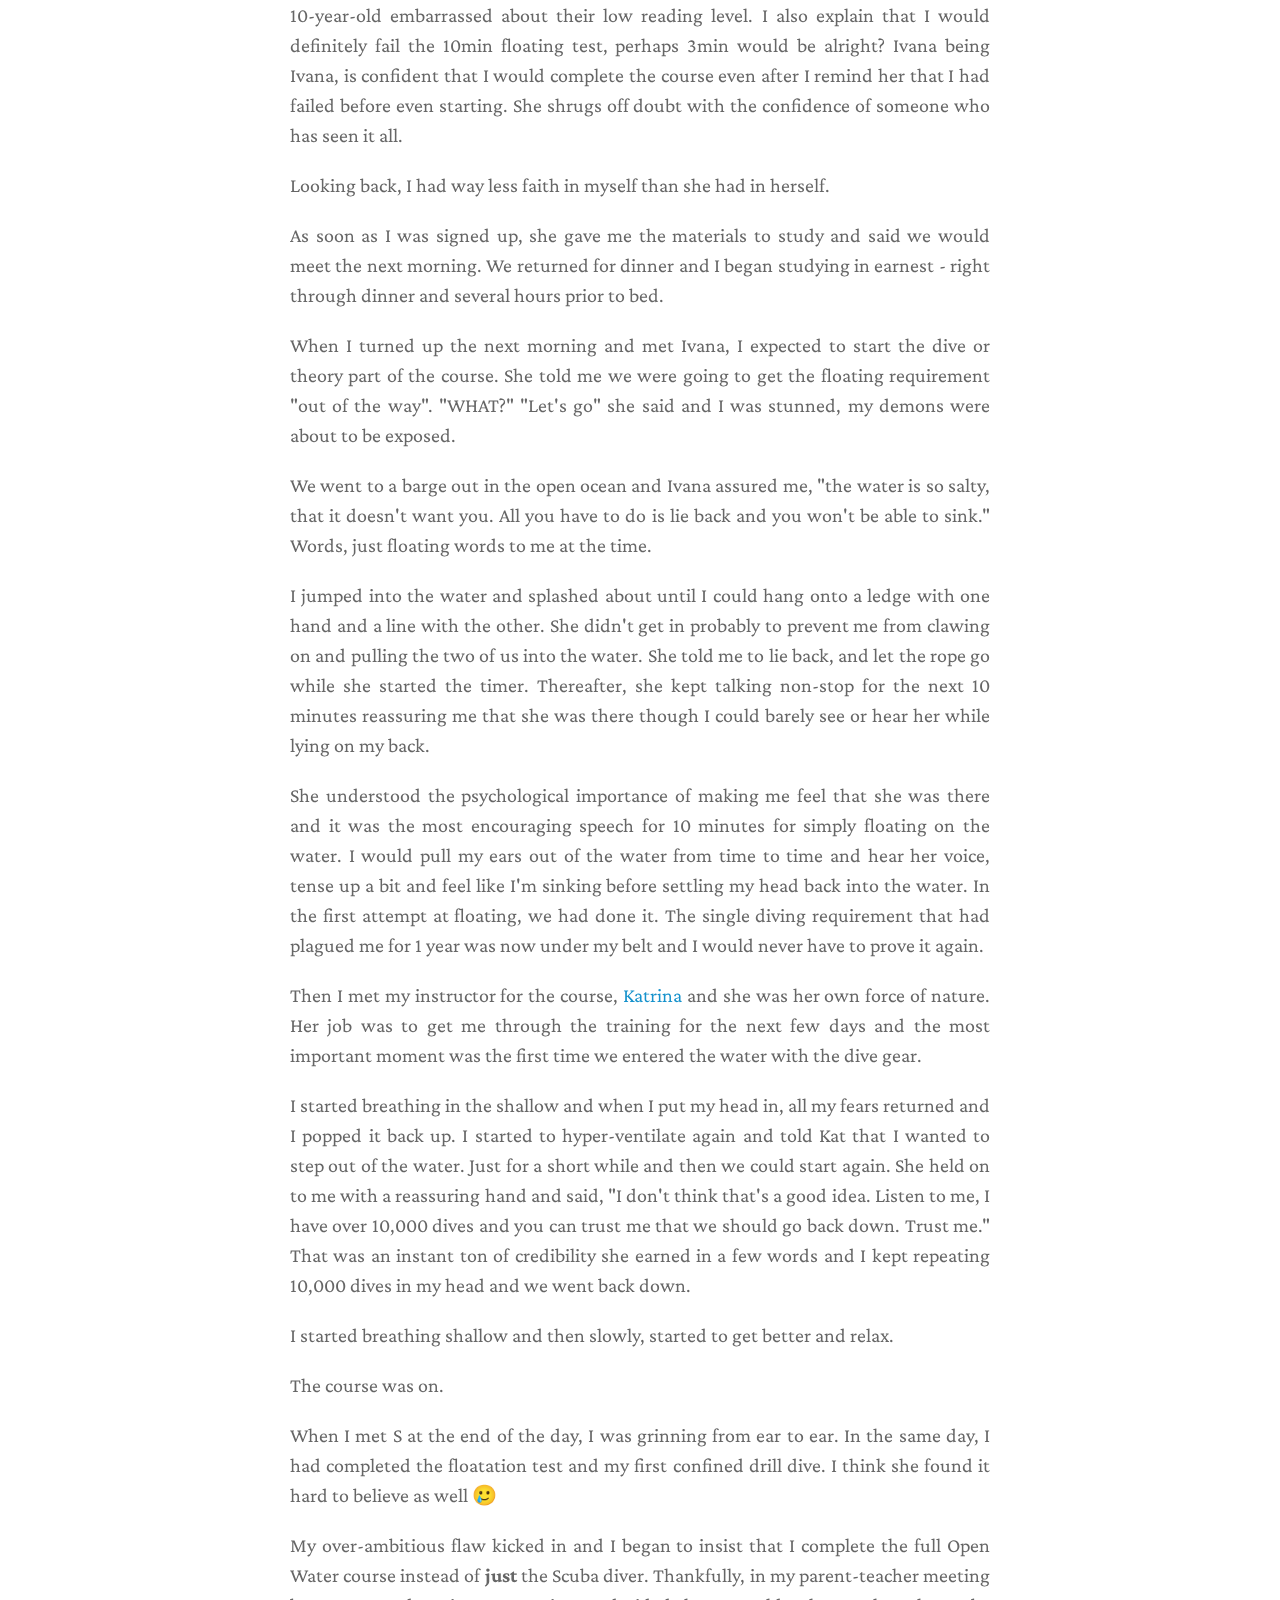
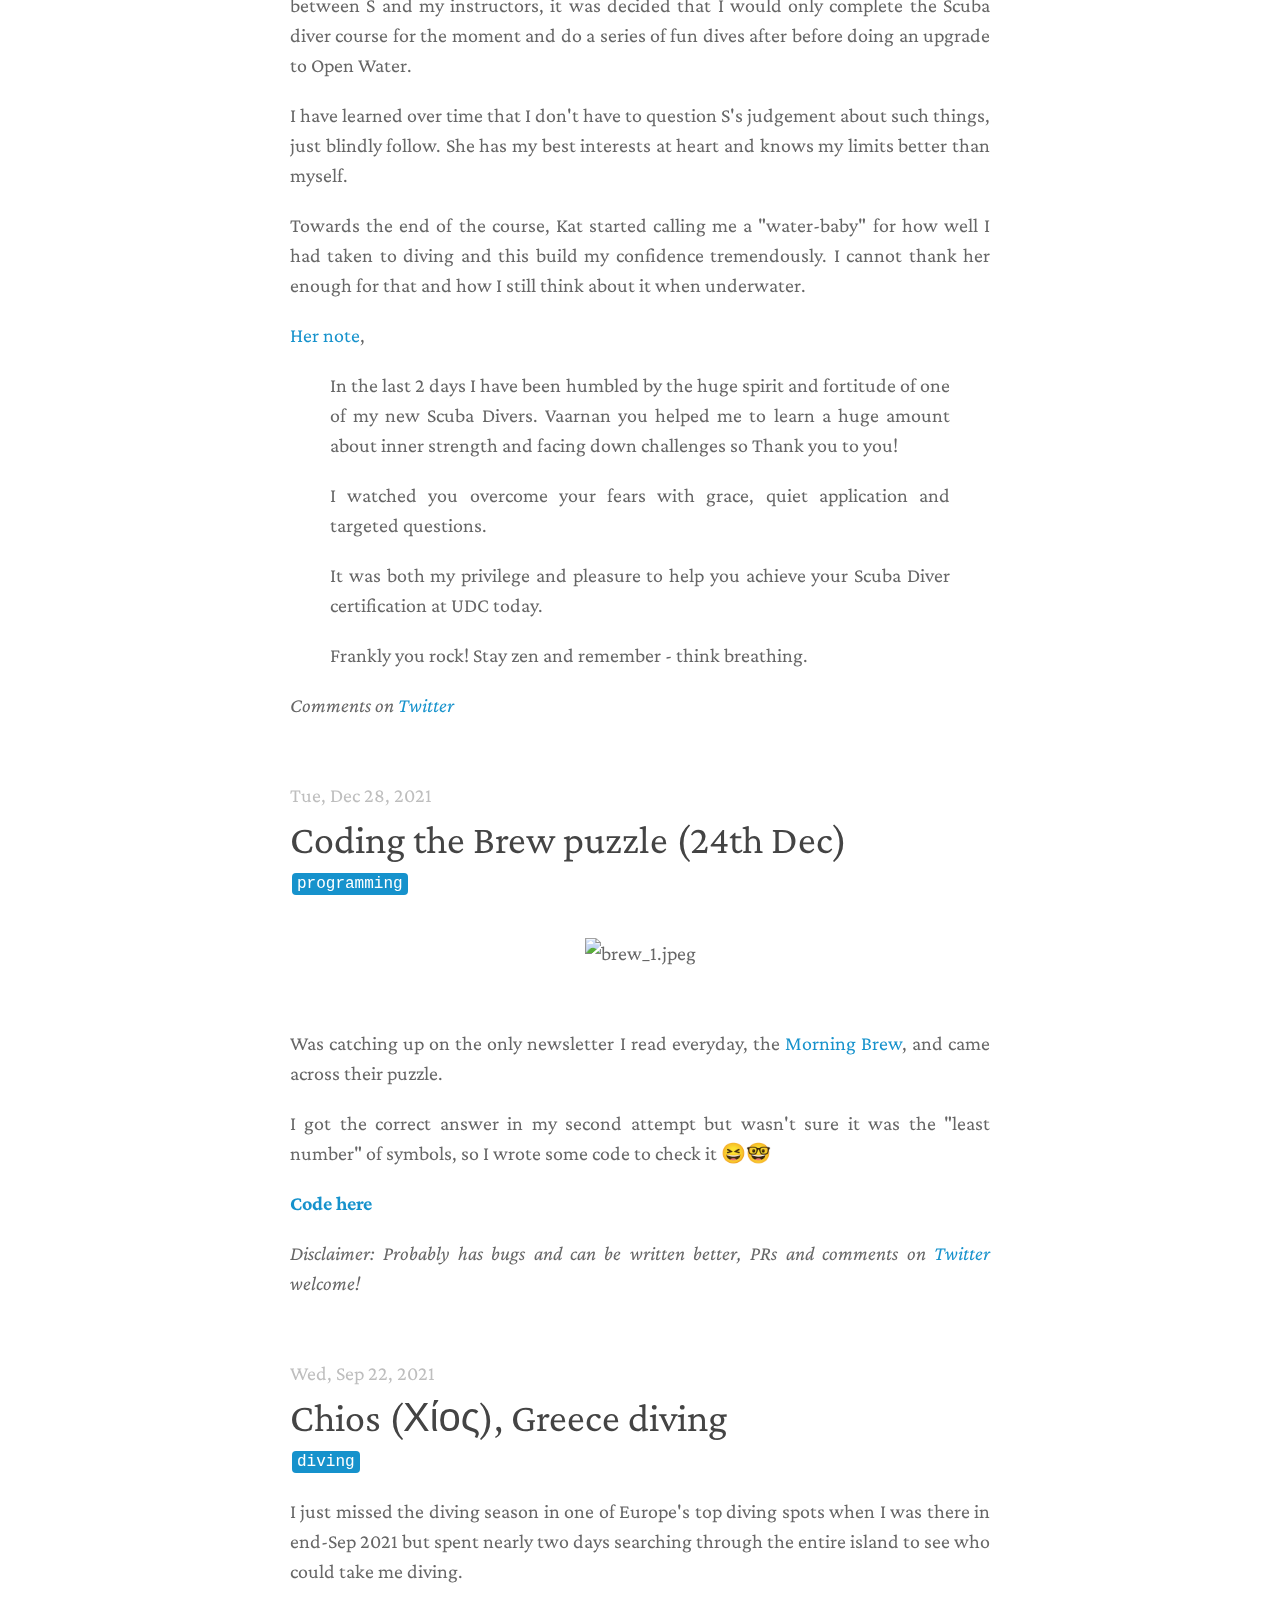
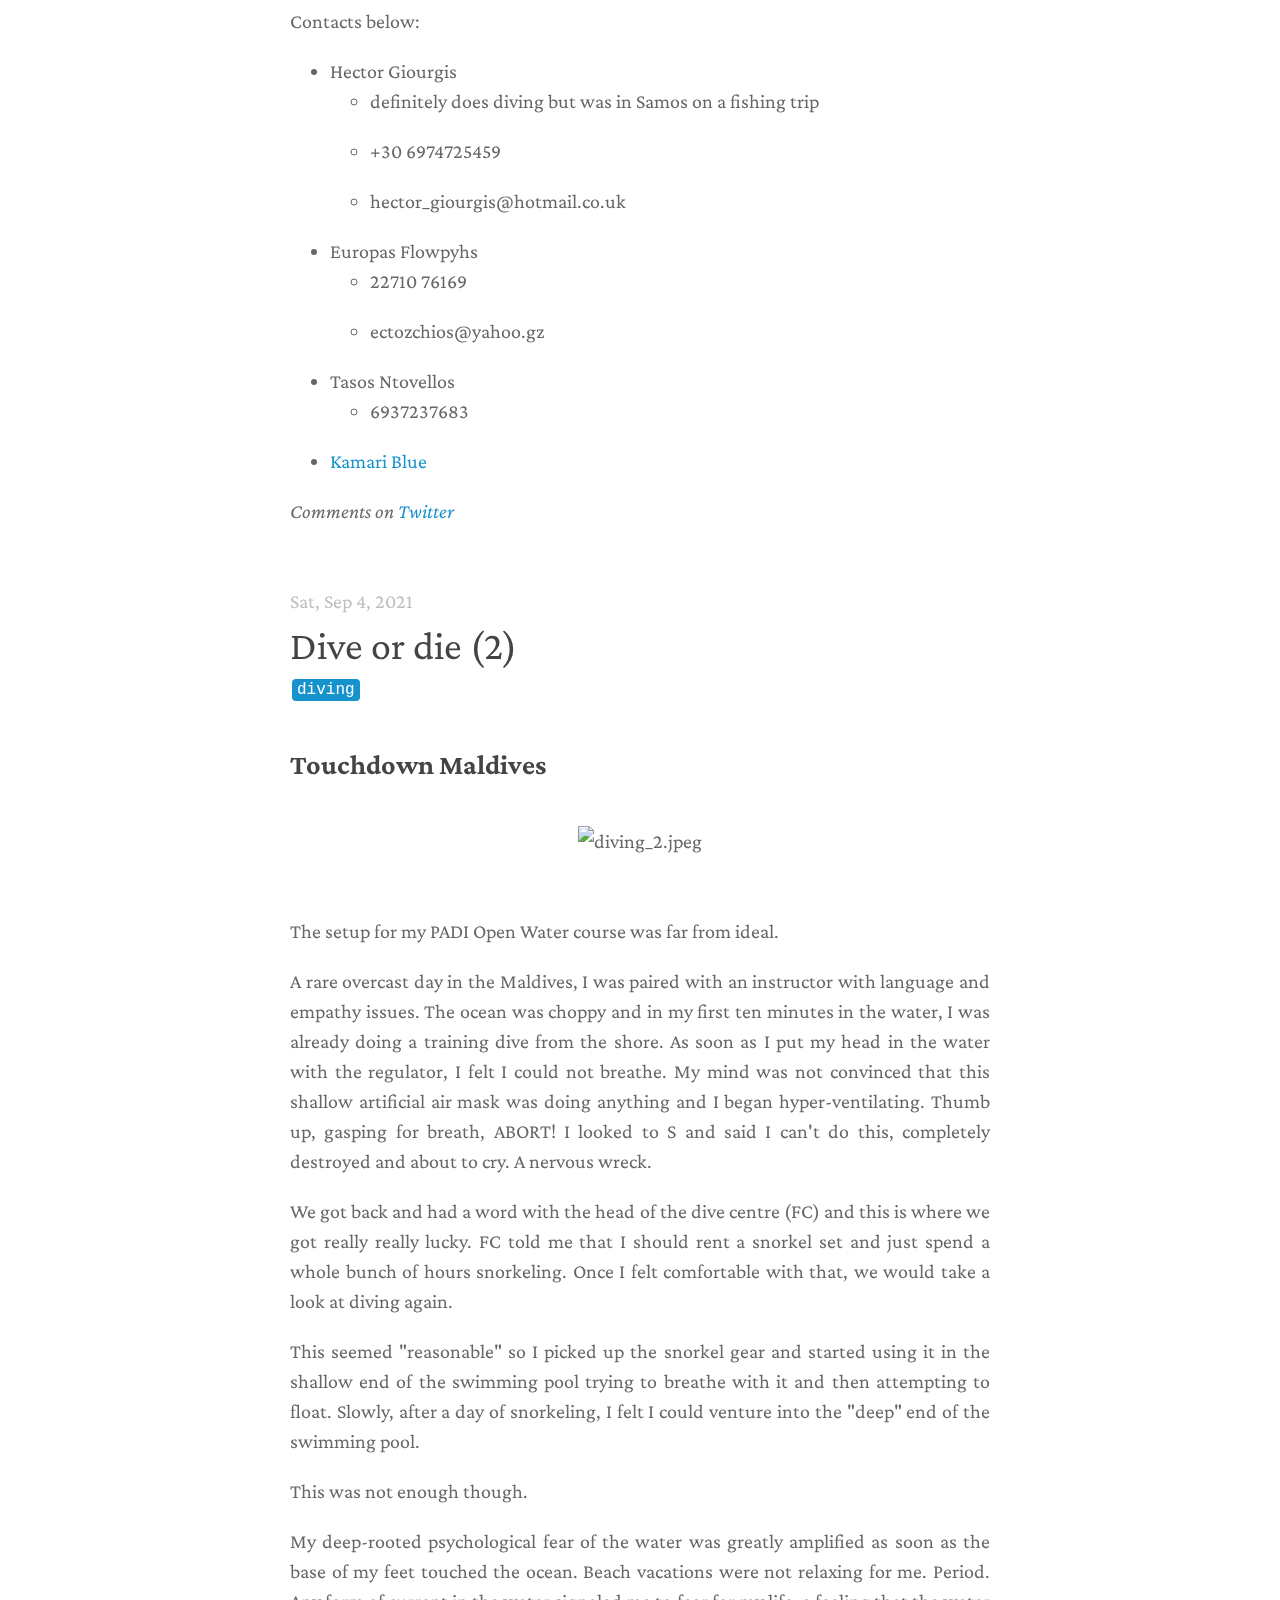
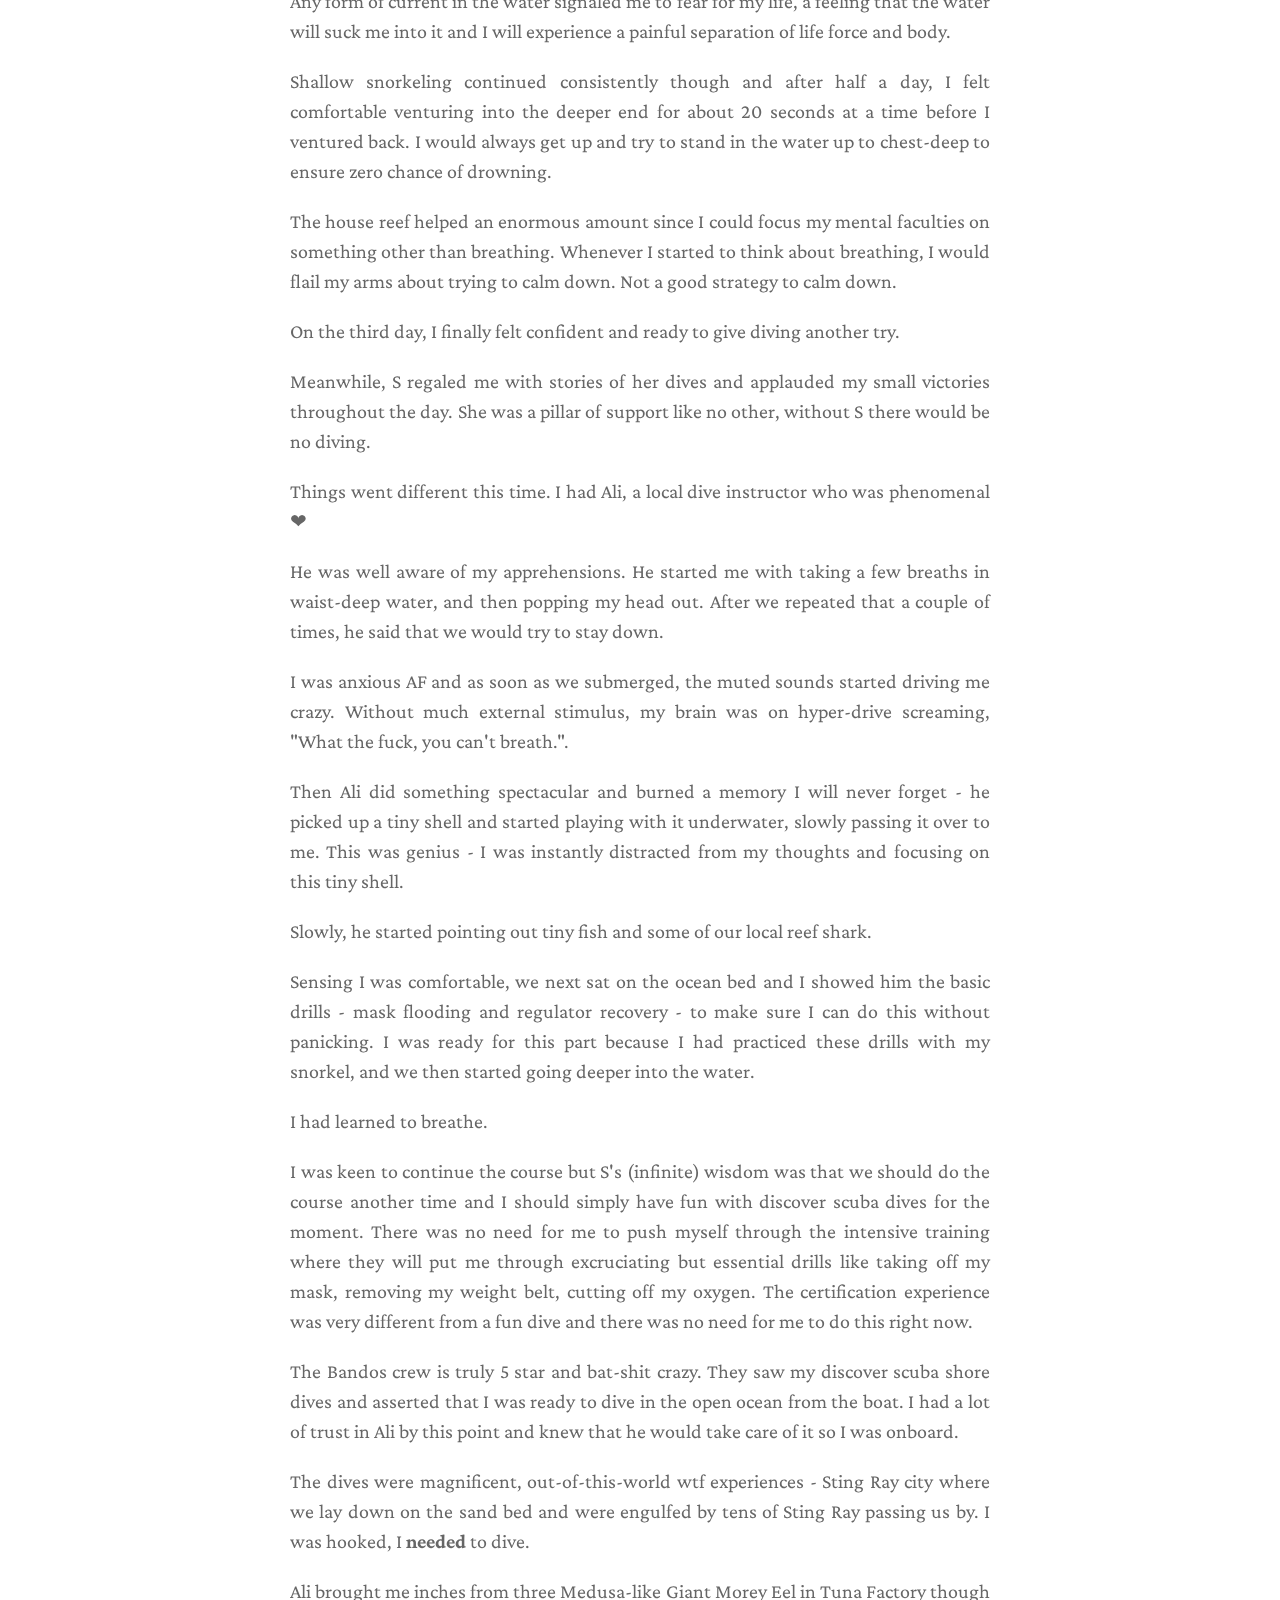
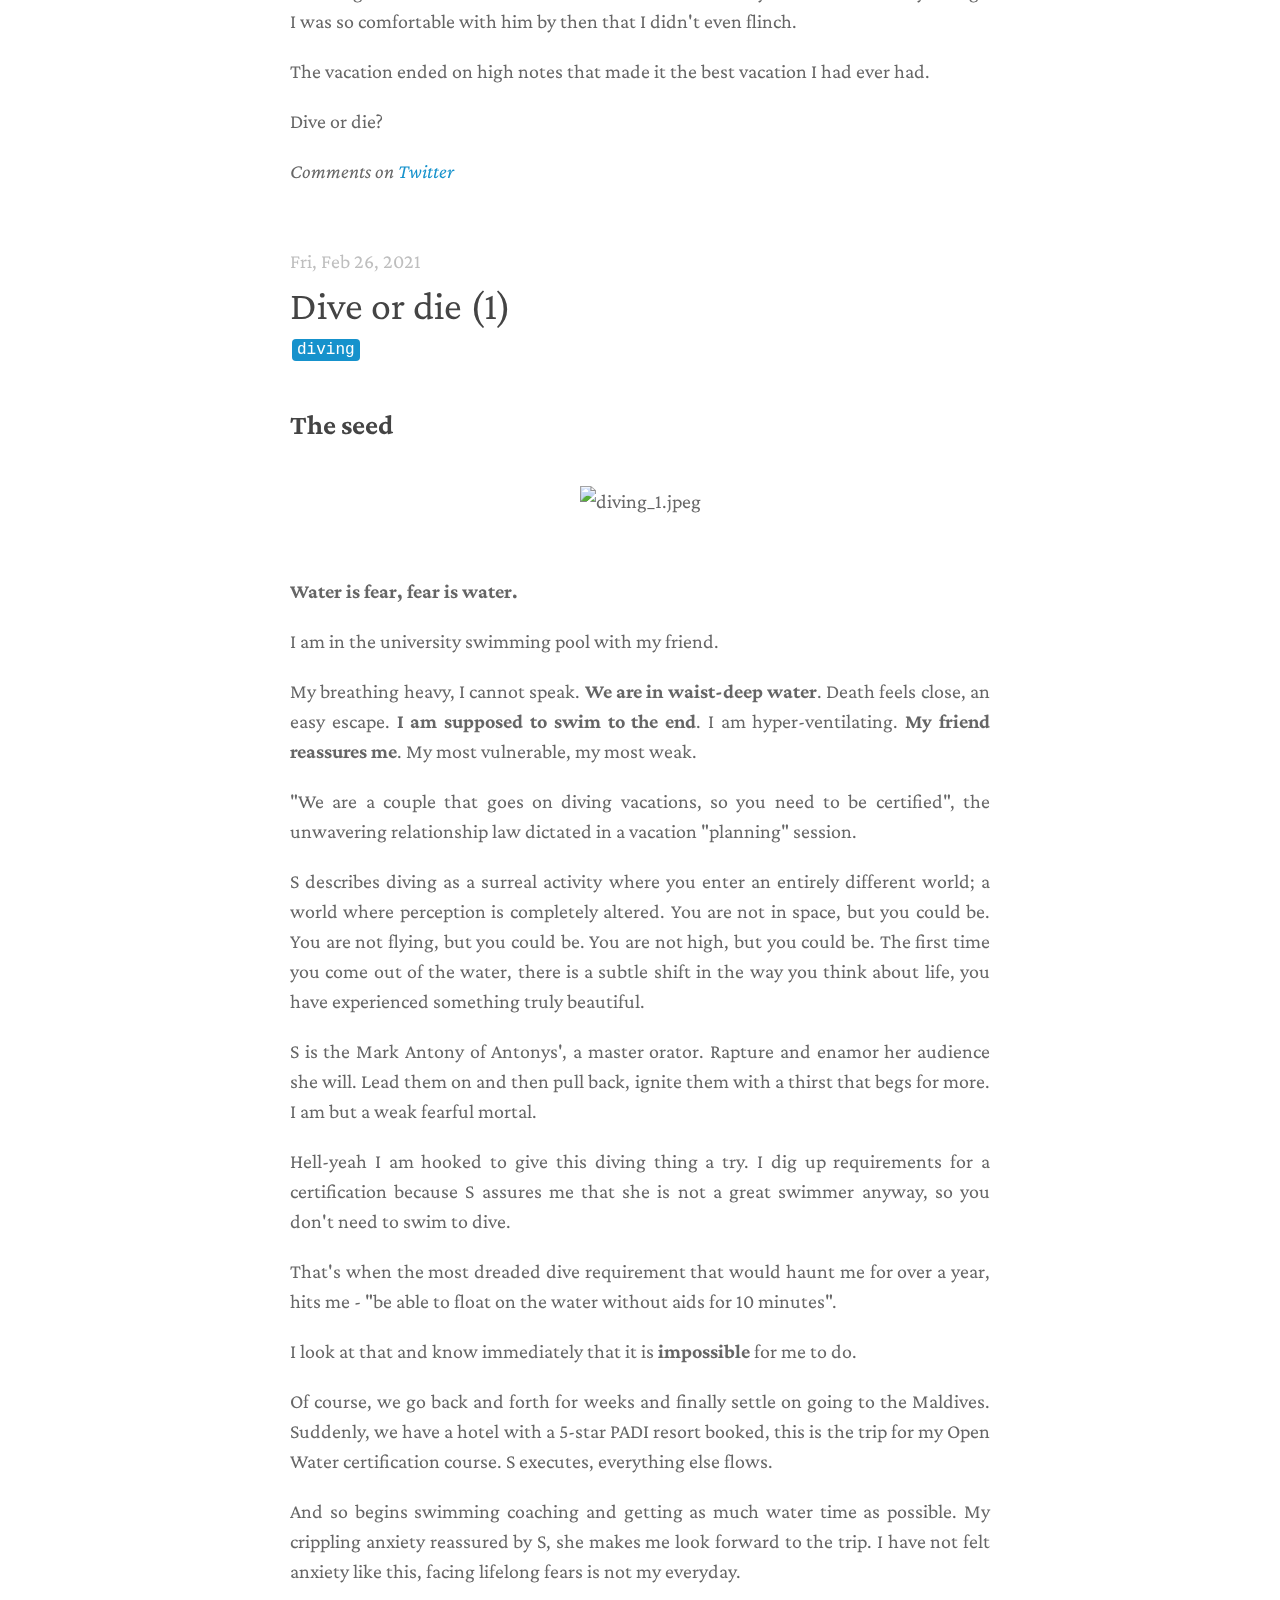
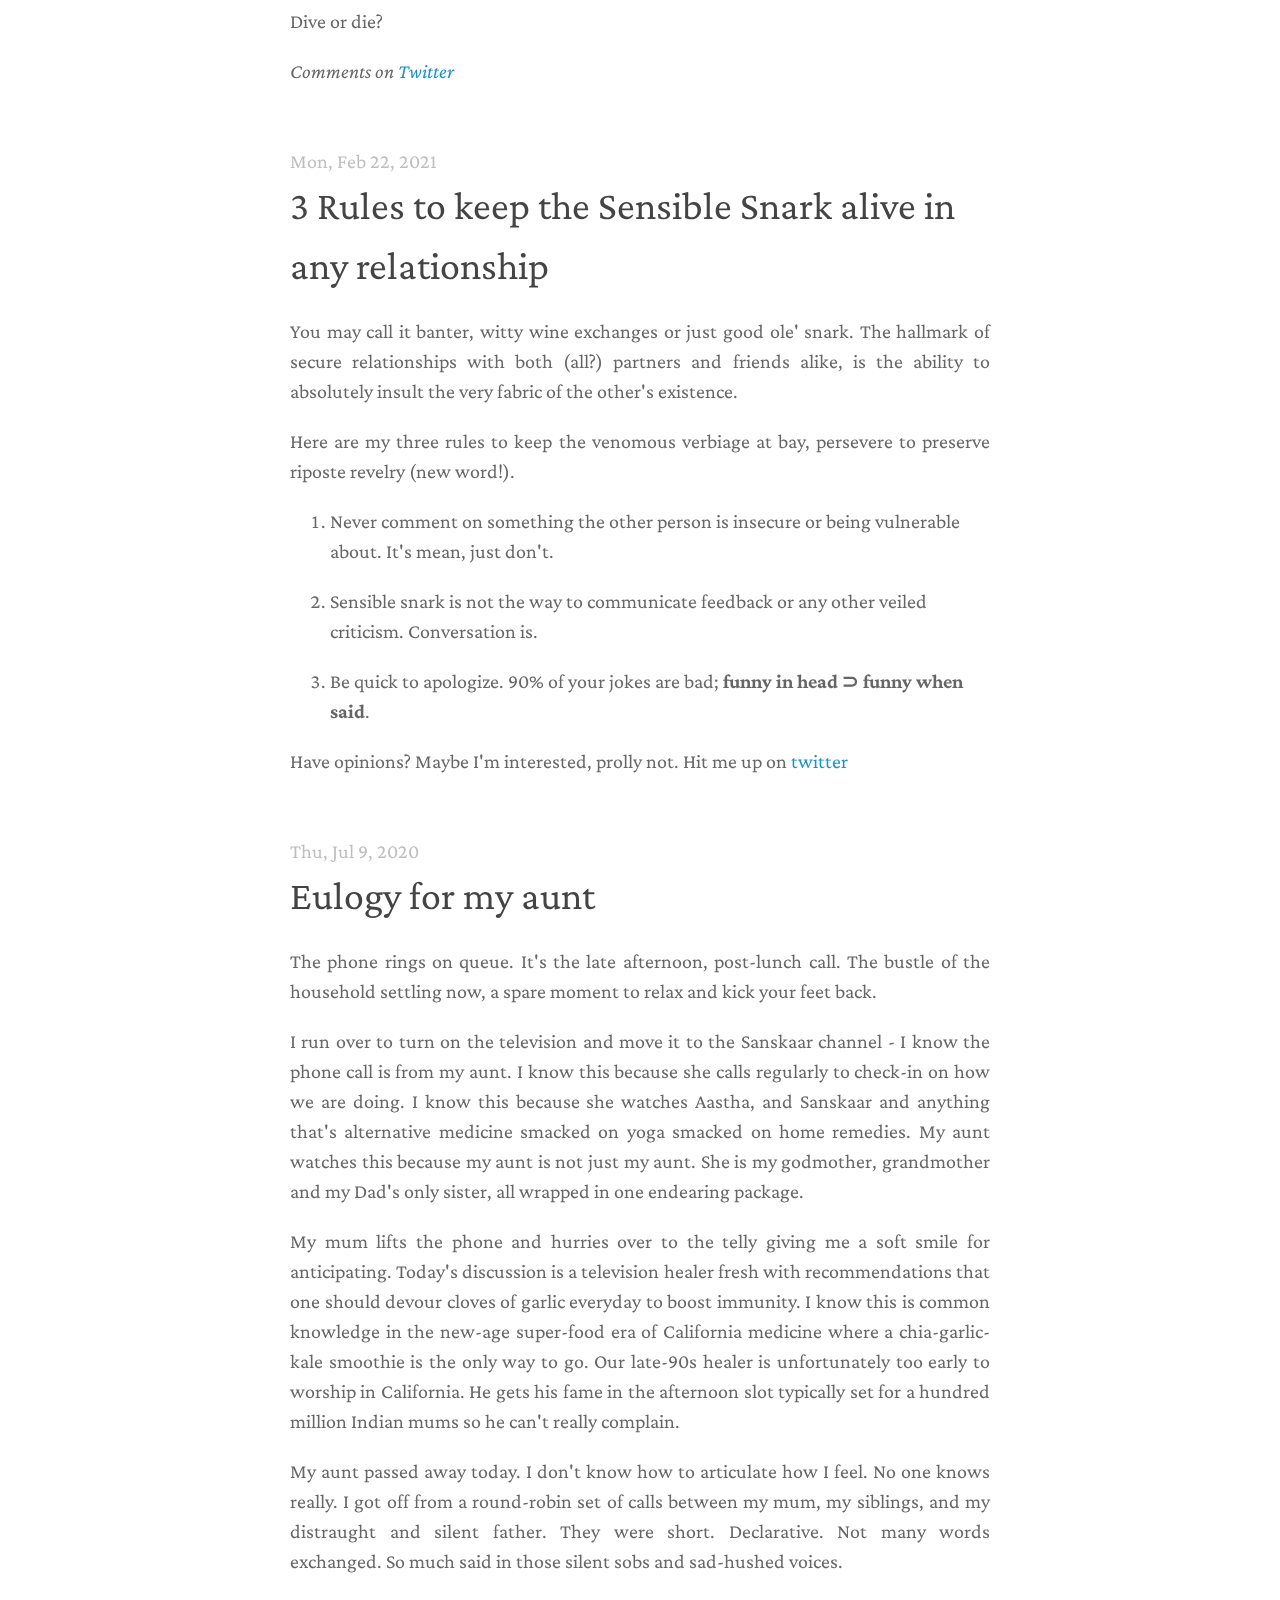
==== commit 9629a4e8: "rm quote repetition" ====
--- a/index.html
+++ b/index.html
@@ -3,7 +3,7 @@
 "http://www.w3.org/TR/xhtml1/DTD/xhtml1-strict.dtd">
 <html xmlns="http://www.w3.org/1999/xhtml" lang="en" xml:lang="en">
 <head>
-<!-- 2024-03-27 Wed 14:56 -->
+<!-- 2024-05-04 Sat 10:05 -->
 <meta http-equiv="Content-Type" content="text/html;charset=utf-8" />
 <meta name="viewport" content="width=device-width, initial-scale=1" />
 <title>vaarnan@'s blog</title>
@@ -221,6 +221,7 @@
 <h2>Table of Contents</h2>
 <div id="text-table-of-contents" role="doc-toc">
 <ul>
+<li><a href="#why-code-review"><span class="timestamp-wrapper"><span class="timestamp">[2024-05-04 Sat] </span></span> Review Code To Go <i>Further</i>&#x2026;&#xa0;&#xa0;&#xa0;<span class="tag"><span class="codeReviewing">codeReviewing</span>&#xa0;<span class="programming">programming</span></span></a></li>
 <li><a href="#why-test"><span class="timestamp-wrapper"><span class="timestamp">[2024-03-27 Wed] </span></span> Test To Go <i>Faster</i>&#x2026;&#xa0;&#xa0;&#xa0;<span class="tag"><span class="testing">testing</span>&#xa0;<span class="programming">programming</span></span></a></li>
 <li><a href="#lean-startup"><span class="timestamp-wrapper"><span class="timestamp">[2023-10-05 Thu] </span></span> The Lean Startup&#xa0;&#xa0;&#xa0;<span class="tag"><span class="startups">startups</span>&#xa0;<span class="google">google</span></span></a></li>
 <li><a href="#dive-or-die-4"><span class="timestamp-wrapper"><span class="timestamp">[2022-01-16 Sun] </span></span> Dive or die (4)&#xa0;&#xa0;&#xa0;<span class="tag"><span class="diving">diving</span></span></a>
@@ -235,7 +236,7 @@
 <li><a>Utila, Honduras - Getting certified</a></li>
 </ul>
 </li>
-<li><a href="#coding-the-brew-puzzle-24th-december"><span class="timestamp-wrapper"><span class="timestamp">[2021-12-28 Tue] </span></span> Coding the Brew puzzle (24th Dec)</a></li>
+<li><a href="#coding-the-brew-puzzle-24th-december"><span class="timestamp-wrapper"><span class="timestamp">[2021-12-28 Tue] </span></span> Coding the Brew puzzle (24th Dec)&#xa0;&#xa0;&#xa0;<span class="tag"><span class="programming">programming</span></span></a></li>
 <li><a href="#chios-greece-diving"><span class="timestamp-wrapper"><span class="timestamp">[2021-09-22 Wed] </span></span> Chios (Χίος), Greece diving&#xa0;&#xa0;&#xa0;<span class="tag"><span class="diving">diving</span></span></a></li>
 <li><a href="#dive-or-die-2"><span class="timestamp-wrapper"><span class="timestamp">[2021-09-04 Sat] </span></span> Dive or die (2)&#xa0;&#xa0;&#xa0;<span class="tag"><span class="diving">diving</span></span></a>
 <ul>
@@ -262,7 +263,7 @@
 <li><a href="#laddus">Laddus</a></li>
 </ul>
 </li>
-<li><a href="#bloom-filters"><span class="timestamp-wrapper"><span class="timestamp">[2013-12-10 Tue] </span></span> Bloom Filters for the Common Man (or CS Undergrad)&#xa0;&#xa0;&#xa0;<span class="tag"><span class="algorithms">algorithms</span>&#xa0;<span class="dataStructures">dataStructures</span></span></a>
+<li><a href="#bloom-filters"><span class="timestamp-wrapper"><span class="timestamp">[2013-12-10 Tue] </span></span> Bloom Filters for the Common Man (or CS Undergrad)&#xa0;&#xa0;&#xa0;<span class="tag"><span class="algorithms">algorithms</span>&#xa0;<span class="programming">programming</span></span></a>
 <ul>
 <li><a href="#amys-party">Amy's Party</a></li>
 <li><a href="#a-smarter-system">A Smarter System</a></li>
@@ -273,14 +274,14 @@
 </ul>
 </li>
 <li><a href="#public-speaking-101"><span class="timestamp-wrapper"><span class="timestamp">[2013-11-12 Tue] </span></span> Praying to Peitho (Speaking to Convince 101)&#xa0;&#xa0;&#xa0;<span class="tag"><span class="publicSpeaking">publicSpeaking</span>&#xa0;<span class="greekPhilosophy">greekPhilosophy</span></span></a></li>
-<li><a href="#make-your-blog-with-pelican"><span class="timestamp-wrapper"><span class="timestamp">[2013-10-31 Thu] </span></span> Make your blog with Pelican&#xa0;&#xa0;&#xa0;<span class="tag"><span class="blog">blog</span>&#xa0;<span class="markdown">markdown</span>&#xa0;<span class="pelican">pelican</span>&#xa0;<span class="python">python</span></span></a></li>
+<li><a href="#make-your-blog-with-pelican"><span class="timestamp-wrapper"><span class="timestamp">[2013-10-31 Thu] </span></span> Make your blog with Pelican&#xa0;&#xa0;&#xa0;<span class="tag"><span class="blog">blog</span>&#xa0;<span class="markdown">markdown</span>&#xa0;<span class="pelican">pelican</span>&#xa0;<span class="programming">programming</span></span></a></li>
 <li><a href="#bullet-holes-persistence-and-startups-with-bowei-gai"><span class="timestamp-wrapper"><span class="timestamp">[2013-09-13 Fri] </span></span> Bullet Holes, Persistence and Startups with Bowei Gai&#xa0;&#xa0;&#xa0;<span class="tag"><span class="startups">startups</span></span></a></li>
 <li><a href="#why-you-dont-need-a-revenue-model-to-be-successful"><span class="timestamp-wrapper"><span class="timestamp">[2013-02-19 Tue] </span></span> Why you don't need a revenue model to be successful&#x2026;&#xa0;&#xa0;&#xa0;<span class="tag"><span class="pseudorandom">pseudorandom</span>&#xa0;<span class="startups">startups</span></span></a></li>
 <li><a href="#facebook-graph-search-may-kill-startups-like-ark"><span class="timestamp-wrapper"><span class="timestamp">[2013-01-20 Sun] </span></span> Facebook Graph Search may kill startup(s) like Ark&#xa0;&#xa0;&#xa0;<span class="tag"><span class="facebook">facebook</span>&#xa0;<span class="startups">startups</span></span></a></li>
-<li><a href="#the-android-dvorak-bug-ii"><span class="timestamp-wrapper"><span class="timestamp">[2013-01-03 Thu] </span></span> The Android Dvorak Bug II&#xa0;&#xa0;&#xa0;<span class="tag"><span class="dvorak">dvorak</span>&#xa0;<span class="android">android</span></span></a></li>
+<li><a href="#the-android-dvorak-bug-ii"><span class="timestamp-wrapper"><span class="timestamp">[2013-01-03 Thu] </span></span> The Android Dvorak Bug II&#xa0;&#xa0;&#xa0;<span class="tag"><span class="dvorak">dvorak</span>&#xa0;<span class="android">android</span>&#xa0;<span class="programming">programming</span></span></a></li>
 <li><a href="#coursera-unplugged-more-valuable-than-a-latte-and-much-cheaper"><span class="timestamp-wrapper"><span class="timestamp">[2012-12-27 Thu] </span></span> Coursera Unplugged - More valuable than a latte and much cheaper</a></li>
-<li><a href="#the-android-dvorak-bug"><span class="timestamp-wrapper"><span class="timestamp">[2012-12-26 Wed] </span></span> The Android Dvorak Bug&#xa0;&#xa0;&#xa0;<span class="tag"><span class="dvorak">dvorak</span>&#xa0;<span class="android">android</span></span></a></li>
-<li><a href="#pumpin-my-resume-geek-style"><span class="timestamp-wrapper"><span class="timestamp">[2012-11-15 Thu] </span></span> Pumpin' my Resume Geek-Style&#xa0;&#xa0;&#xa0;<span class="tag"><span class="liveBlog">liveBlog</span>&#xa0;<span class="resume">resume</span>&#xa0;<span class="textResume">textResume</span></span></a>
+<li><a href="#the-android-dvorak-bug"><span class="timestamp-wrapper"><span class="timestamp">[2012-12-26 Wed] </span></span> The Android Dvorak Bug&#xa0;&#xa0;&#xa0;<span class="tag"><span class="dvorak">dvorak</span>&#xa0;<span class="android">android</span>&#xa0;<span class="programming">programming</span></span></a></li>
+<li><a href="#pumpin-my-resume-geek-style"><span class="timestamp-wrapper"><span class="timestamp">[2012-11-15 Thu] </span></span> Pumpin' my Resume Geek-Style&#xa0;&#xa0;&#xa0;<span class="tag"><span class="liveBlog">liveBlog</span>&#xa0;<span class="resume">resume</span>&#xa0;<span class="textResume">textResume</span>&#xa0;<span class="programming">programming</span></span></a>
 <ul>
 <li><a>Latex</a></li>
 <li><a>Text</a></li>
@@ -329,6 +330,57 @@
 </div>
 </div>
 
+<div id="outline-container-why-code-review" class="outline-2">
+<h2 id="why-code-review"><span class="timestamp-wrapper"><span class="timestamp">[2024-05-04 Sat] </span></span> Review Code To Go <i>Further</i>&#x2026;&#xa0;&#xa0;&#xa0;<span class="tag"><span class="codeReviewing">codeReviewing</span>&#xa0;<span class="programming">programming</span></span></h2>
+<div class="outline-text-2" id="text-why-code-review">
+<blockquote>
+<p>
+<i>If you want to go fast, go alone. If you want to go far, go together</i> &#x2013; African proverb
+</p>
+</blockquote>
+
+<p>
+When you work at Google, it scars you. Not so much in the way of harm, but more like a tattoo; something one brandishes; something one is proud of - <b>pain turned into life experience</b>.
+</p>
+
+
+<p>
+My colleagues made me a strict and strong code reviewer. It is common for a new developer to get a review comment from me on nearly every line. I mean no harm 😄
+</p>
+
+<p>
+I once stole a talk from another Googler on doing good code reviews and presented it to my team. They became stricter with me in return.
+</p>
+
+
+<blockquote>
+<p>
+<i>Code is read much more often than it is written, so plan accordingly</i> &#x2013; <a href="https://devblogs.microsoft.com/oldnewthing/20070406-00/?p=27343">The Old New Thing</a>
+</p>
+</blockquote>
+
+<p>
+I have been breaking systems for a long time, and written code for an even longer time. I have seen bugs like hidden rocks on an endless stream of runnable prose.
+</p>
+
+<p>
+I do thorough reviews because I want to share the burden of those bugs with you. I want us to go far, not only with this piece of code today, but with the code we will write in the future.
+</p>
+
+<p>
+I previously talked about how testing makes you go <i>Faster</i>. I believe good code reviewing makes you go <i>Further</i>.
+</p>
+
+<p>
+Review your own code before you send it off, review other's code with kindness and thoroughness. Don't break head (often).
+</p>
+
+<p>
+<i>Comments on <a href="https://twitter.com/vaarnan">Twitter</a></i>
+</p>
+</div>
+</div>
+
 <div id="outline-container-why-test" class="outline-2">
 <h2 id="why-test"><span class="timestamp-wrapper"><span class="timestamp">[2024-03-27 Wed] </span></span> Test To Go <i>Faster</i>&#x2026;&#xa0;&#xa0;&#xa0;<span class="tag"><span class="testing">testing</span>&#xa0;<span class="programming">programming</span></span></h2>
 <div class="outline-text-2" id="text-why-test">
@@ -616,7 +668,7 @@
 </div>
 
 <div id="outline-container-coding-the-brew-puzzle-24th-december" class="outline-2">
-<h2 id="coding-the-brew-puzzle-24th-december"><span class="timestamp-wrapper"><span class="timestamp">[2021-12-28 Tue] </span></span> Coding the Brew puzzle (24th Dec)</h2>
+<h2 id="coding-the-brew-puzzle-24th-december"><span class="timestamp-wrapper"><span class="timestamp">[2021-12-28 Tue] </span></span> Coding the Brew puzzle (24th Dec)&#xa0;&#xa0;&#xa0;<span class="tag"><span class="programming">programming</span></span></h2>
 <div class="outline-text-2" id="text-coding-the-brew-puzzle-24th-december">
 
 <div class="figure">
@@ -1113,7 +1165,7 @@
 </div>
 
 <div id="outline-container-bloom-filters" class="outline-2">
-<h2 id="bloom-filters"><span class="timestamp-wrapper"><span class="timestamp">[2013-12-10 Tue] </span></span> Bloom Filters for the Common Man (or CS Undergrad)&#xa0;&#xa0;&#xa0;<span class="tag"><span class="algorithms">algorithms</span>&#xa0;<span class="dataStructures">dataStructures</span></span></h2>
+<h2 id="bloom-filters"><span class="timestamp-wrapper"><span class="timestamp">[2013-12-10 Tue] </span></span> Bloom Filters for the Common Man (or CS Undergrad)&#xa0;&#xa0;&#xa0;<span class="tag"><span class="algorithms">algorithms</span>&#xa0;<span class="programming">programming</span></span></h2>
 <div class="outline-text-2" id="text-bloom-filters">
 <p>
 There are a ton of CS grads sneaking out of college without learning
@@ -1661,7 +1713,7 @@
 </div>
 
 <div id="outline-container-make-your-blog-with-pelican" class="outline-2">
-<h2 id="make-your-blog-with-pelican"><span class="timestamp-wrapper"><span class="timestamp">[2013-10-31 Thu] </span></span> Make your blog with Pelican&#xa0;&#xa0;&#xa0;<span class="tag"><span class="blog">blog</span>&#xa0;<span class="markdown">markdown</span>&#xa0;<span class="pelican">pelican</span>&#xa0;<span class="python">python</span></span></h2>
+<h2 id="make-your-blog-with-pelican"><span class="timestamp-wrapper"><span class="timestamp">[2013-10-31 Thu] </span></span> Make your blog with Pelican&#xa0;&#xa0;&#xa0;<span class="tag"><span class="blog">blog</span>&#xa0;<span class="markdown">markdown</span>&#xa0;<span class="pelican">pelican</span>&#xa0;<span class="programming">programming</span></span></h2>
 <div class="outline-text-2" id="text-make-your-blog-with-pelican">
 
 <div class="figure">
@@ -2027,7 +2079,7 @@
 </div>
 </div>
 <div id="outline-container-the-android-dvorak-bug-ii" class="outline-2">
-<h2 id="the-android-dvorak-bug-ii"><span class="timestamp-wrapper"><span class="timestamp">[2013-01-03 Thu] </span></span> The Android Dvorak Bug II&#xa0;&#xa0;&#xa0;<span class="tag"><span class="dvorak">dvorak</span>&#xa0;<span class="android">android</span></span></h2>
+<h2 id="the-android-dvorak-bug-ii"><span class="timestamp-wrapper"><span class="timestamp">[2013-01-03 Thu] </span></span> The Android Dvorak Bug II&#xa0;&#xa0;&#xa0;<span class="tag"><span class="dvorak">dvorak</span>&#xa0;<span class="android">android</span>&#xa0;<span class="programming">programming</span></span></h2>
 <div class="outline-text-2" id="text-the-android-dvorak-bug-ii">
 <p>
 As from my <a href="https://blog.vaarnan.com/index.html#the-android-dvorak-bug">previous post</a>, after I had the emulator up and running, I had to locate the source code which produced the bug.
@@ -2311,7 +2363,7 @@
 </div>
 
 <div id="outline-container-the-android-dvorak-bug" class="outline-2">
-<h2 id="the-android-dvorak-bug"><span class="timestamp-wrapper"><span class="timestamp">[2012-12-26 Wed] </span></span> The Android Dvorak Bug&#xa0;&#xa0;&#xa0;<span class="tag"><span class="dvorak">dvorak</span>&#xa0;<span class="android">android</span></span></h2>
+<h2 id="the-android-dvorak-bug"><span class="timestamp-wrapper"><span class="timestamp">[2012-12-26 Wed] </span></span> The Android Dvorak Bug&#xa0;&#xa0;&#xa0;<span class="tag"><span class="dvorak">dvorak</span>&#xa0;<span class="android">android</span>&#xa0;<span class="programming">programming</span></span></h2>
 <div class="outline-text-2" id="text-the-android-dvorak-bug">
 <p>
 This post details my attempts to file my first bug fix for the open source Android operating system.
@@ -2368,7 +2420,7 @@
 
 
 <div id="outline-container-pumpin-my-resume-geek-style" class="outline-2">
-<h2 id="pumpin-my-resume-geek-style"><span class="timestamp-wrapper"><span class="timestamp">[2012-11-15 Thu] </span></span> Pumpin' my Resume Geek-Style&#xa0;&#xa0;&#xa0;<span class="tag"><span class="liveBlog">liveBlog</span>&#xa0;<span class="resume">resume</span>&#xa0;<span class="textResume">textResume</span></span></h2>
+<h2 id="pumpin-my-resume-geek-style"><span class="timestamp-wrapper"><span class="timestamp">[2012-11-15 Thu] </span></span> Pumpin' my Resume Geek-Style&#xa0;&#xa0;&#xa0;<span class="tag"><span class="liveBlog">liveBlog</span>&#xa0;<span class="resume">resume</span>&#xa0;<span class="textResume">textResume</span>&#xa0;<span class="programming">programming</span></span></h2>
 <div class="outline-text-2" id="text-pumpin-my-resume-geek-style">
 <p>
 Applying for internships is taxing and after all the effort put into making my resume with fancy fonts and nice borders, I find that many companies want a "text-only" version of my resume!
@@ -3129,7 +3181,7 @@
 </div>
 <div id="postamble" class="status">
 <p class="author">Author: Vaarnan Drolia</p>
-<p class="date">Created: 2024-03-27 Wed 14:56</p>
+<p class="date">Created: 2024-05-04 Sat 10:05</p>
 <p class="validation"><a href="https://validator.w3.org/check?uri=referer">Validate</a></p>
 </div>
 </body>
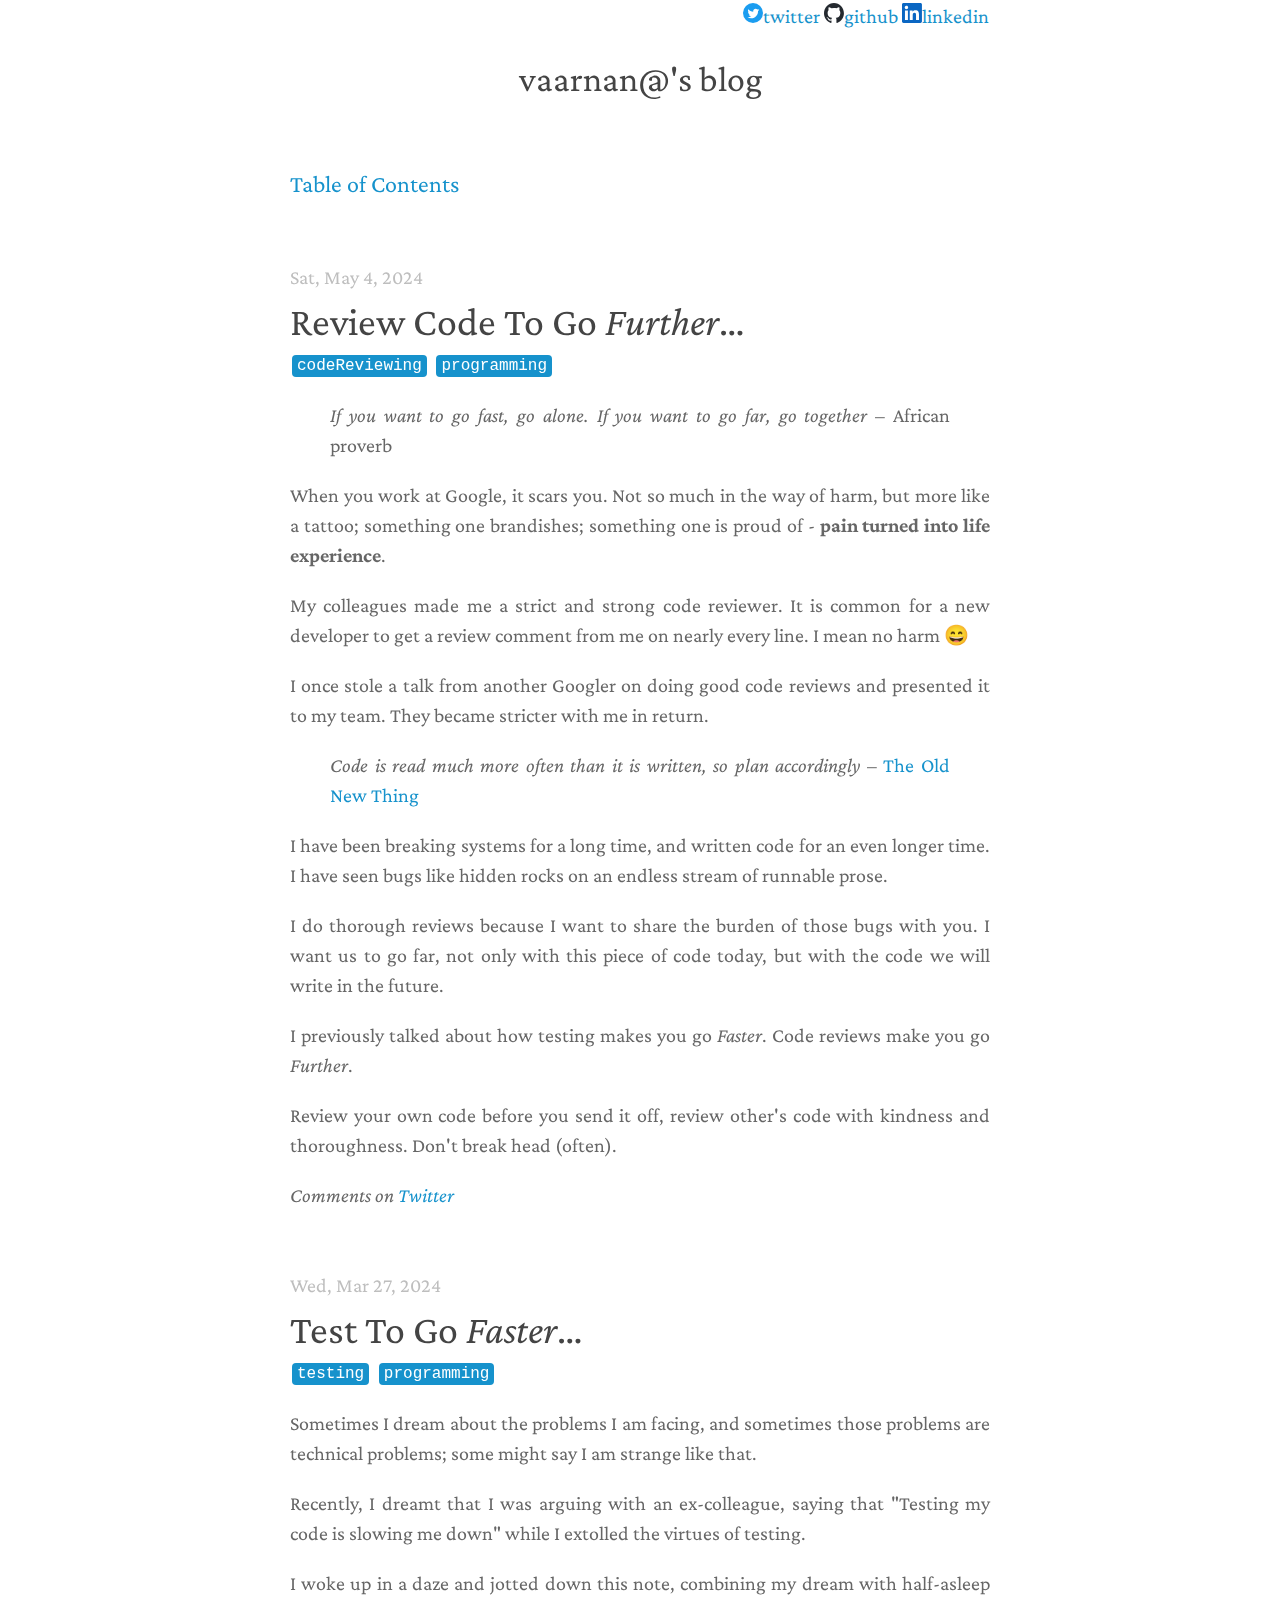
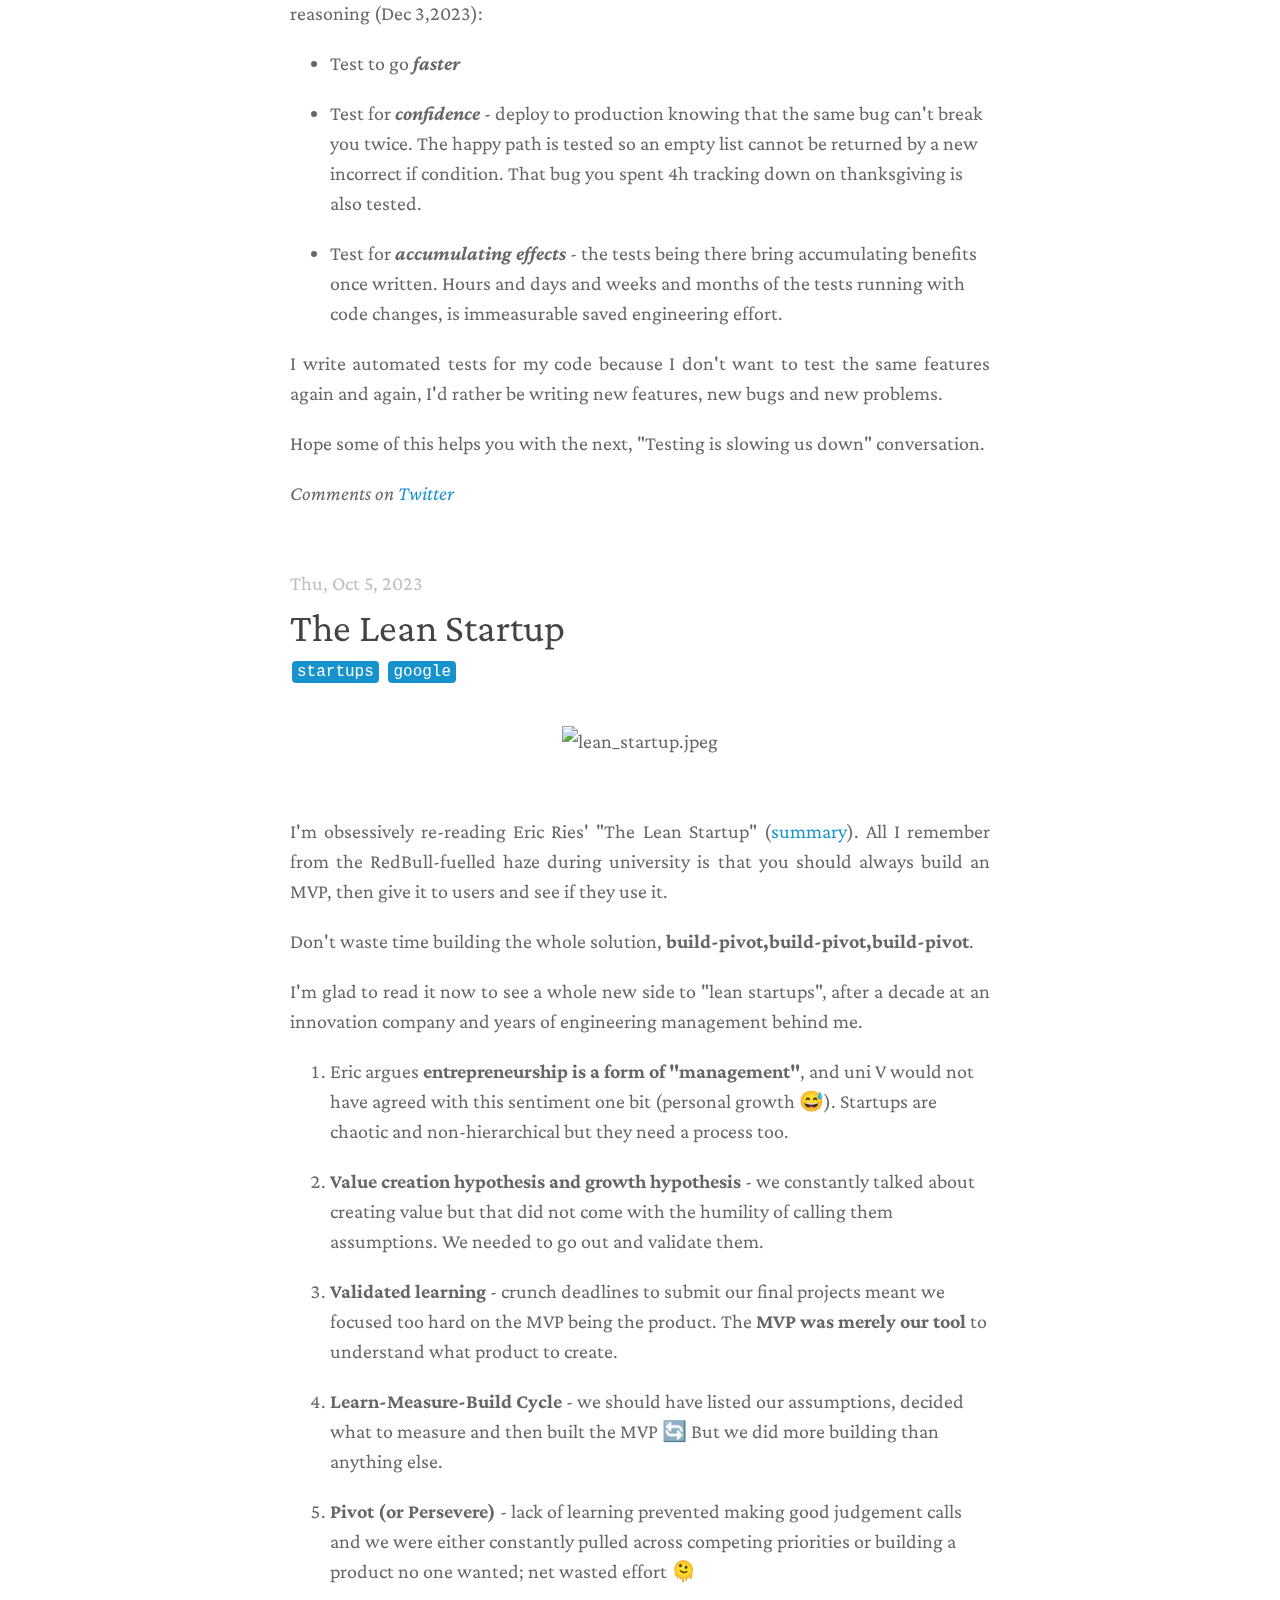
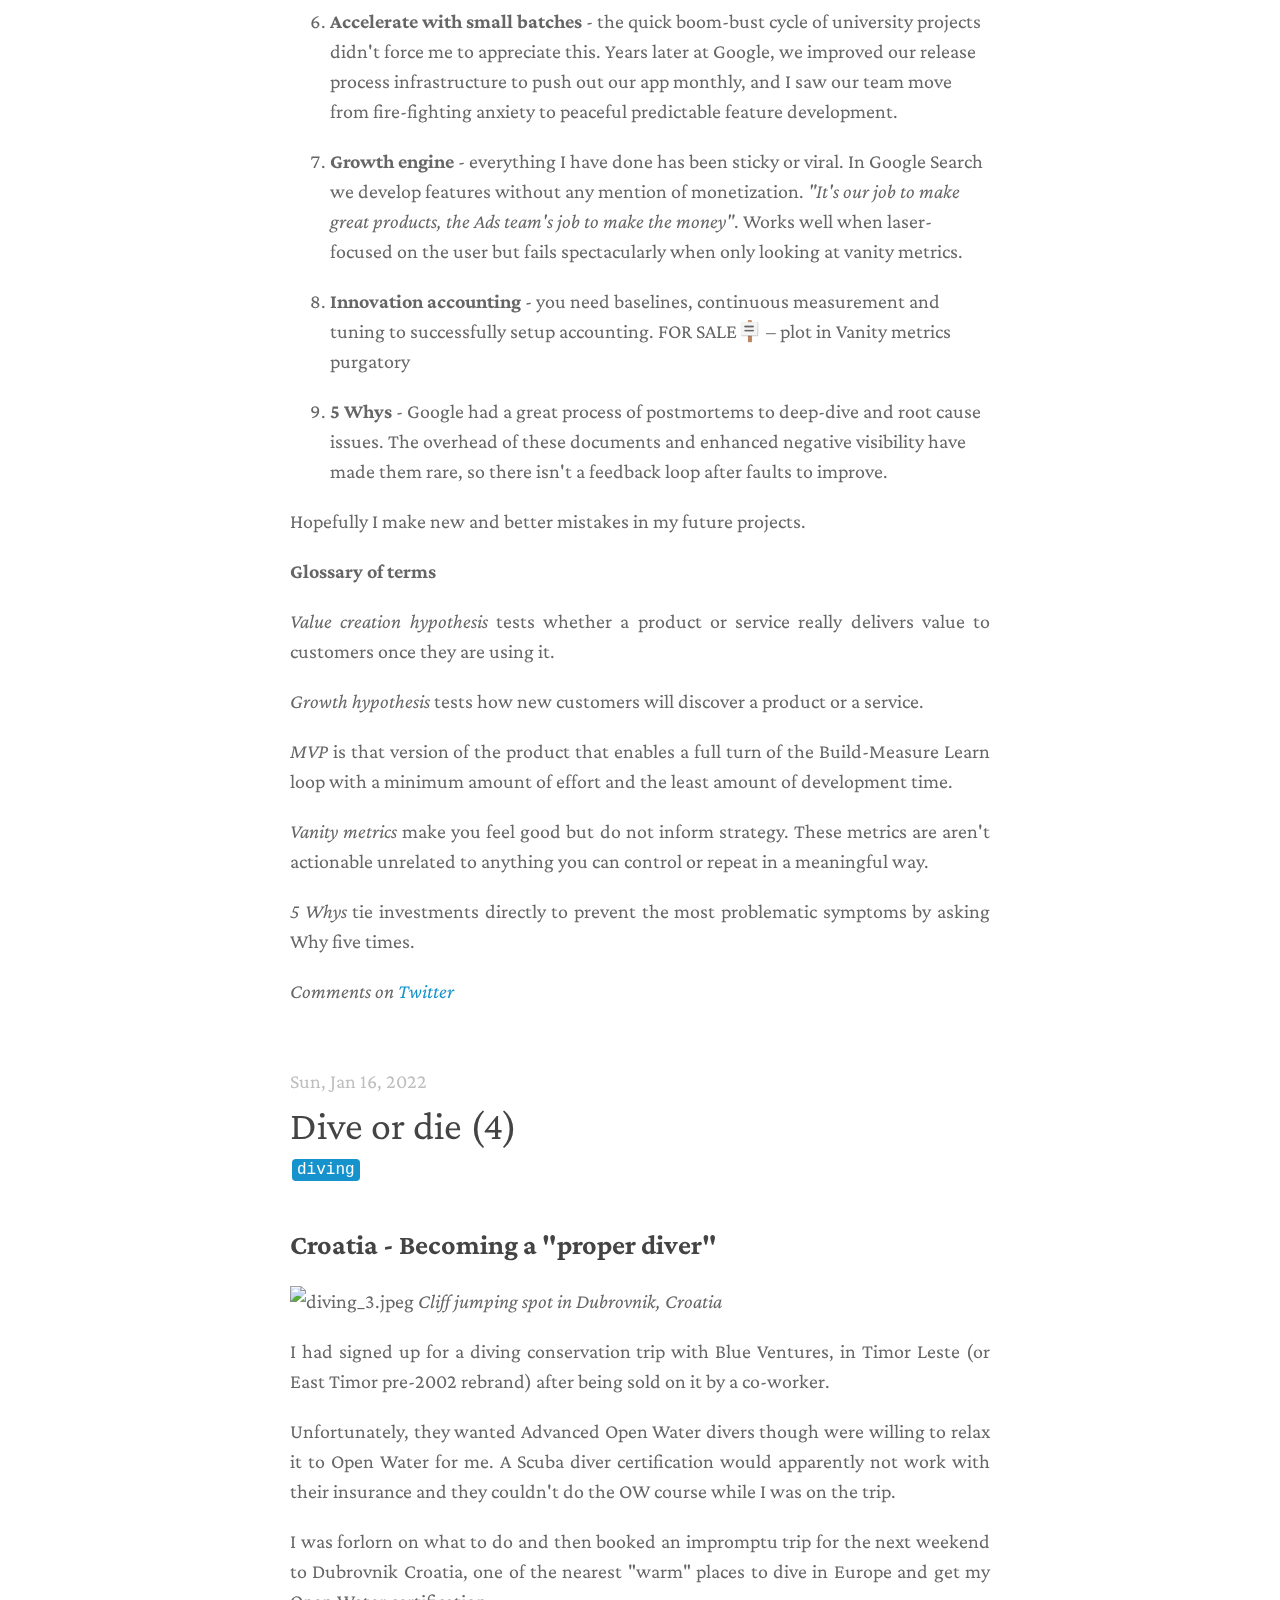
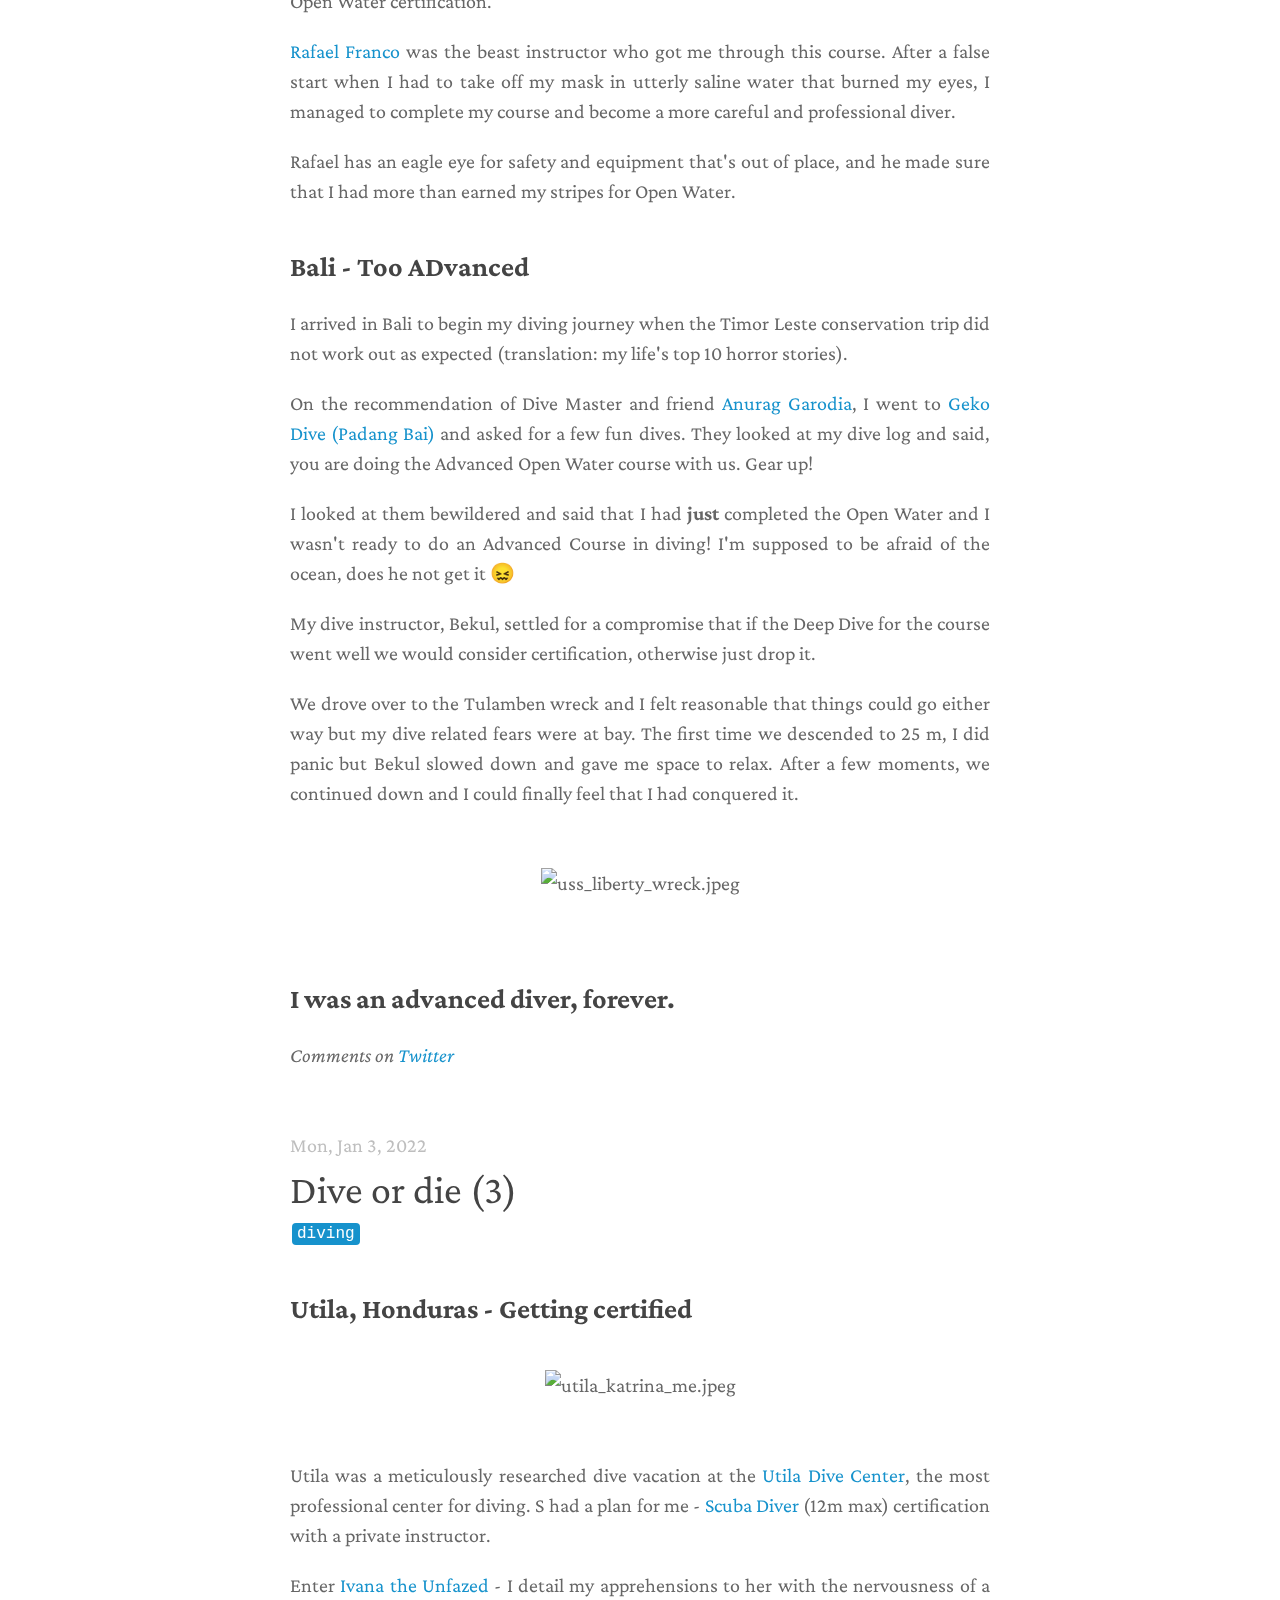
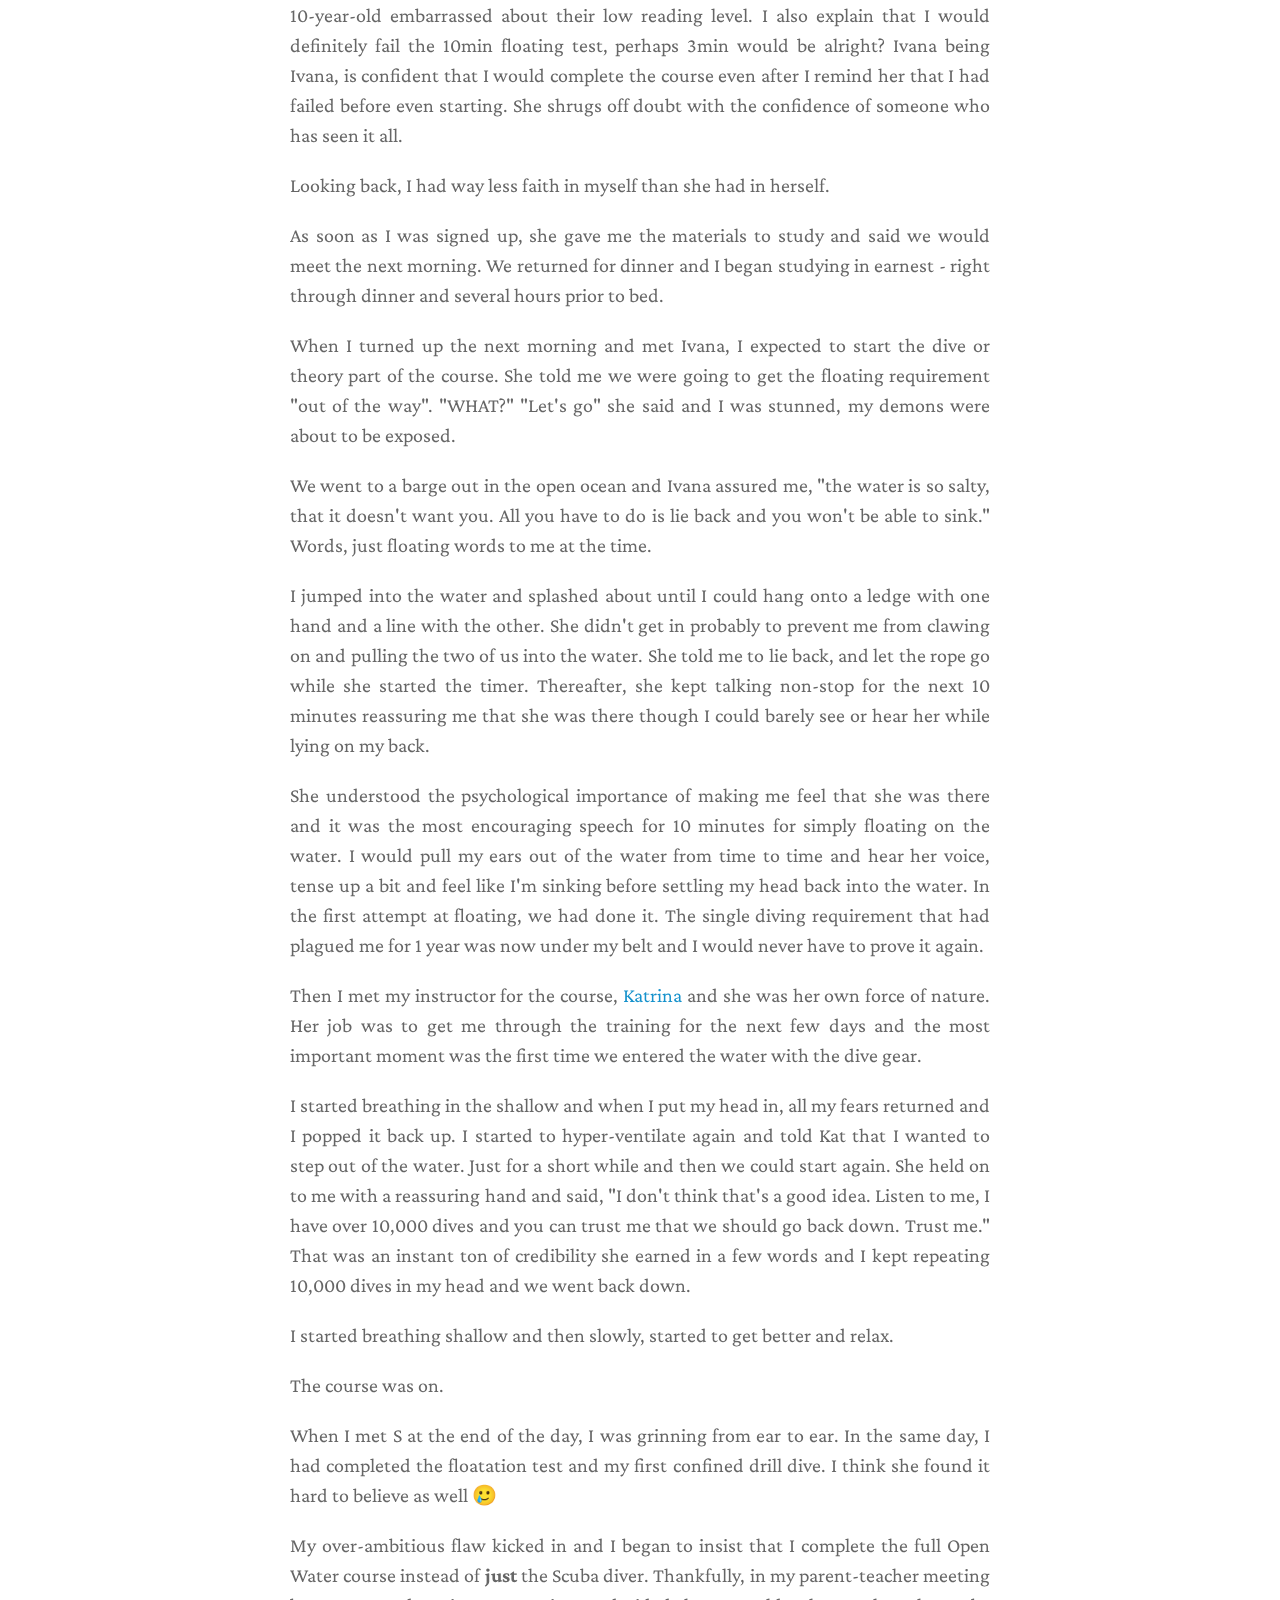
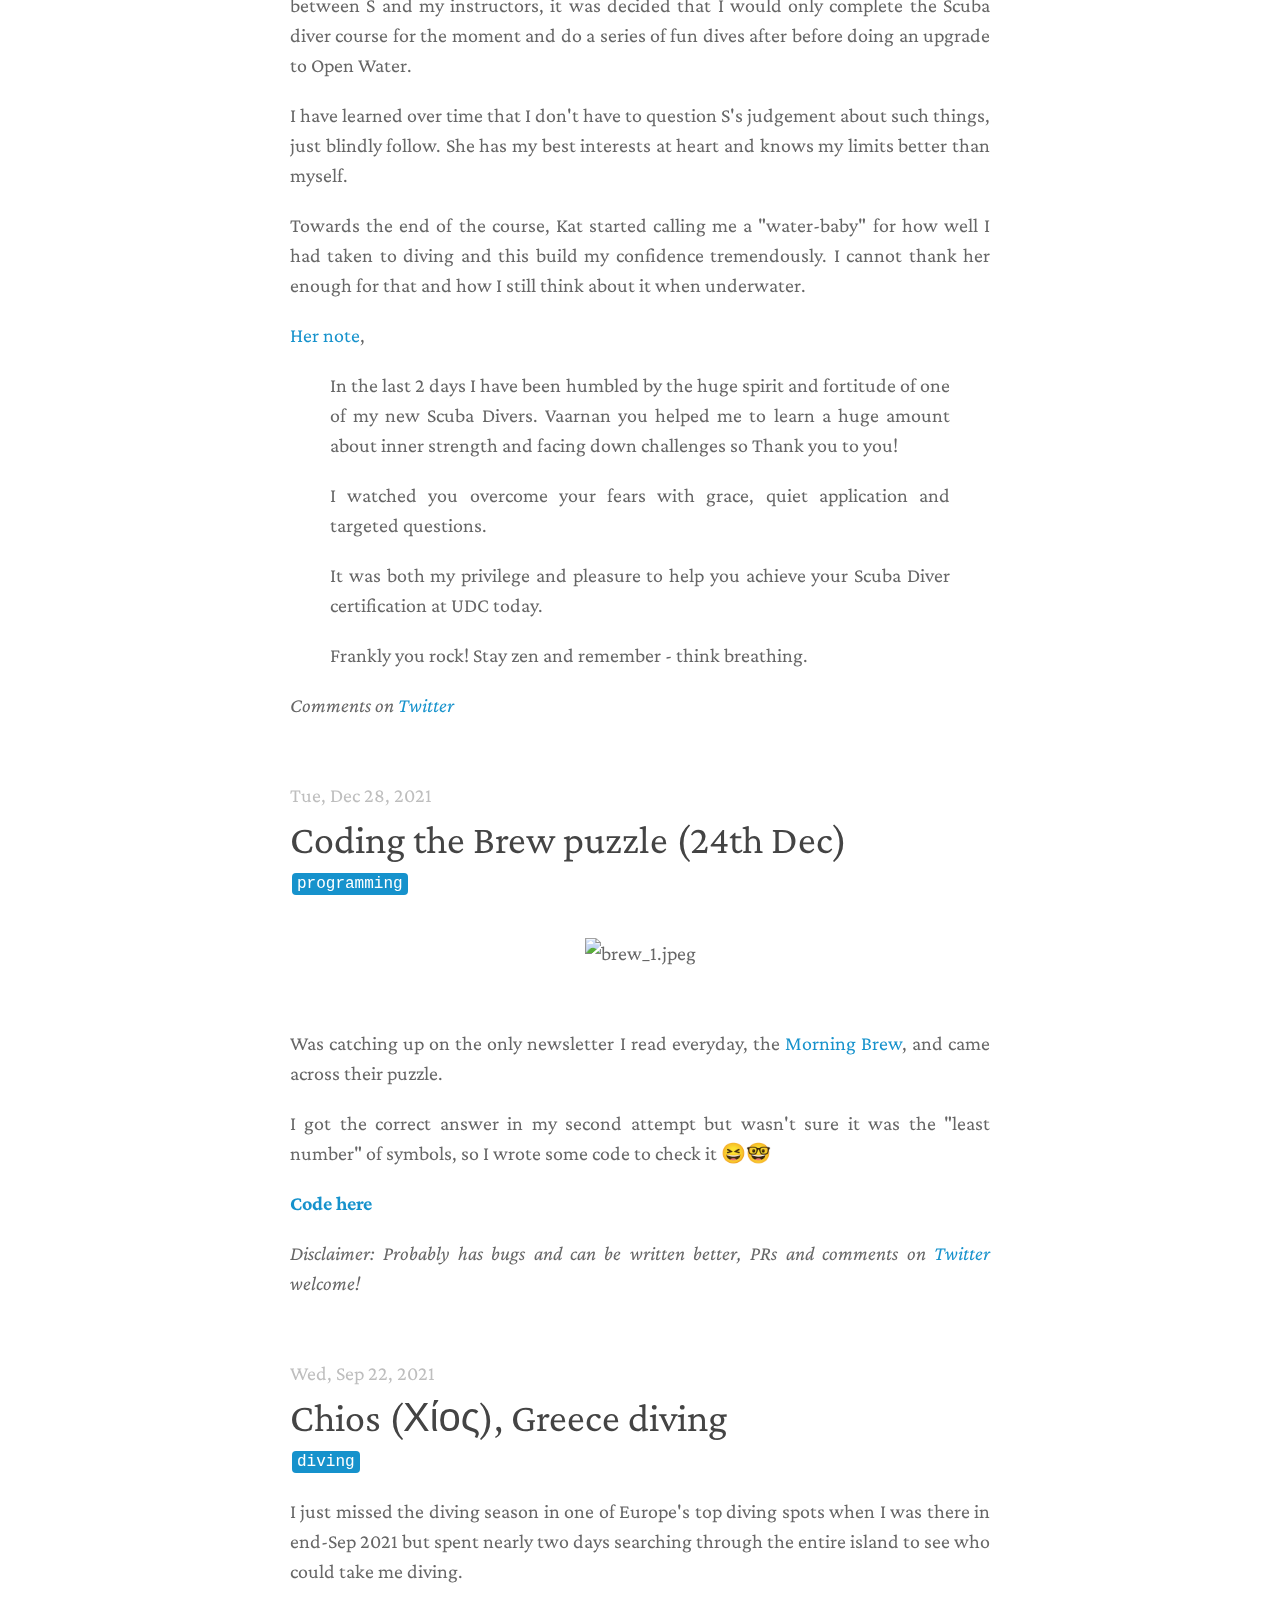
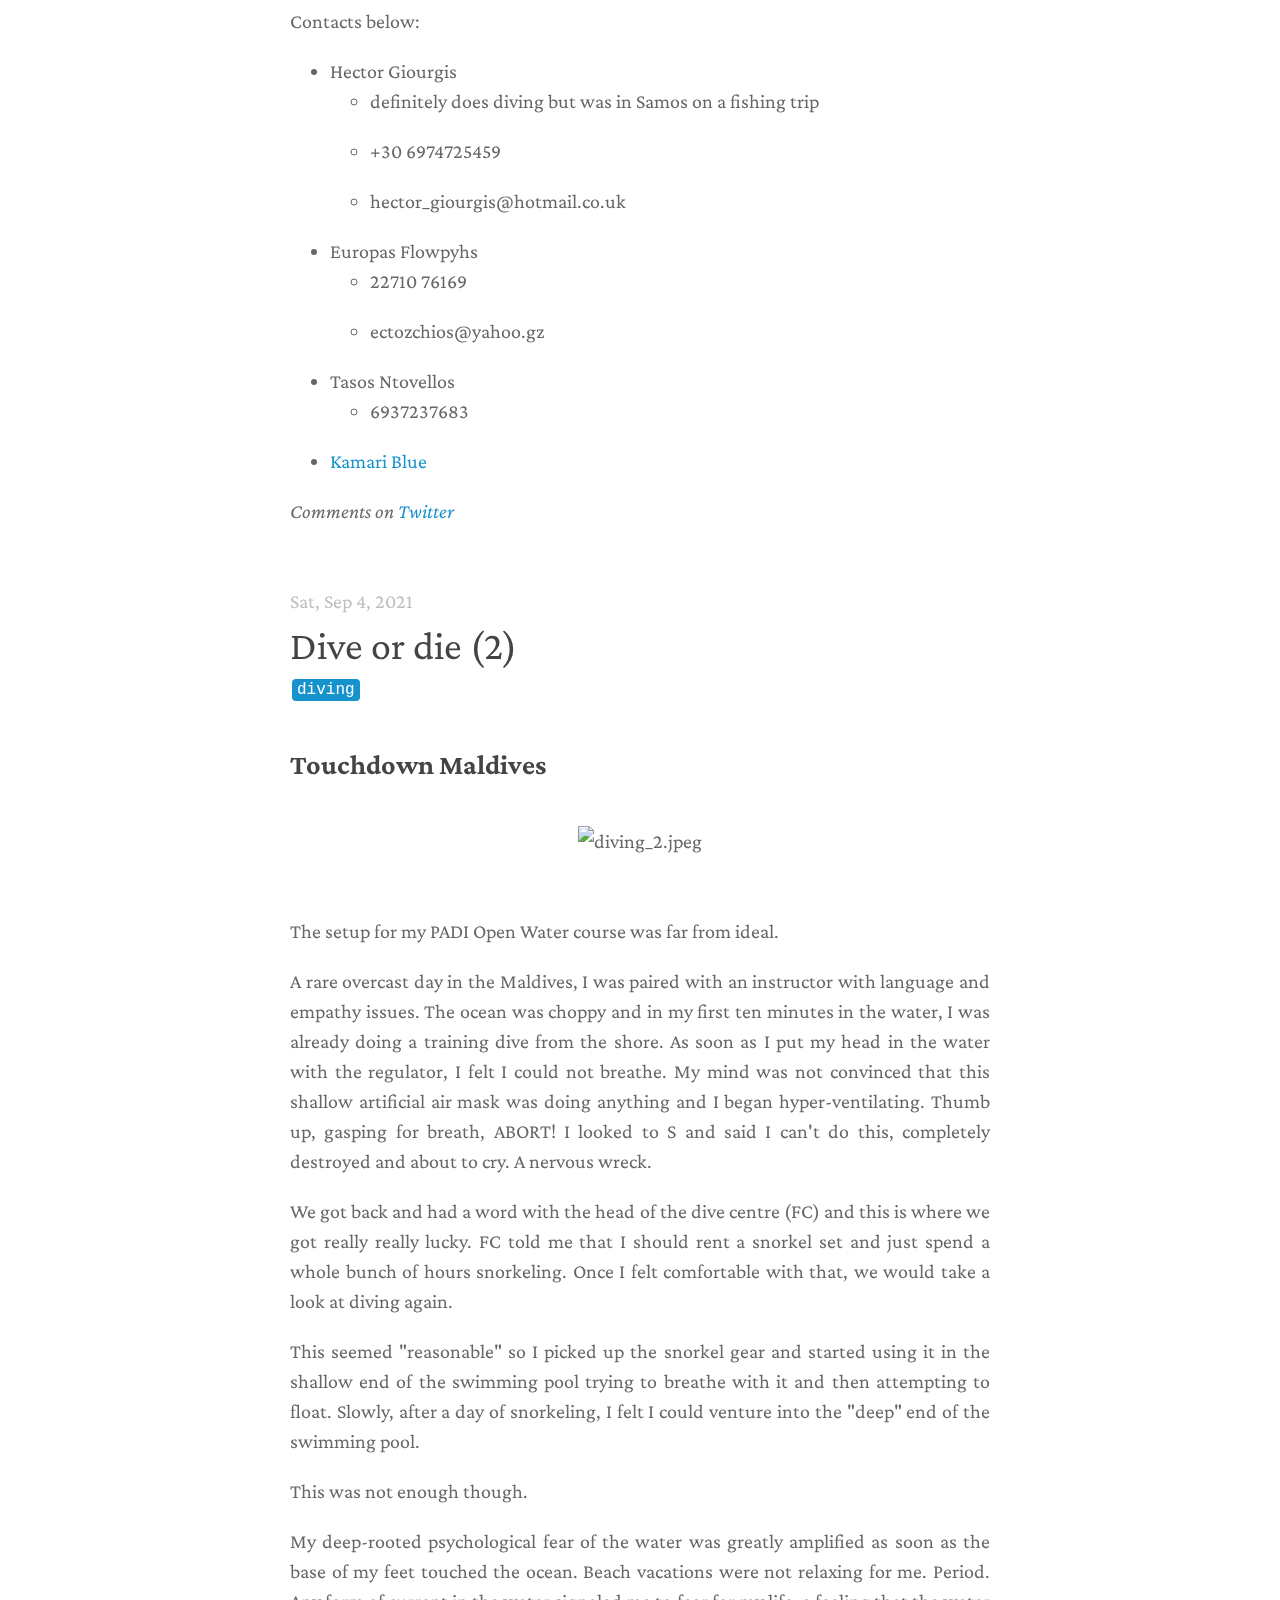
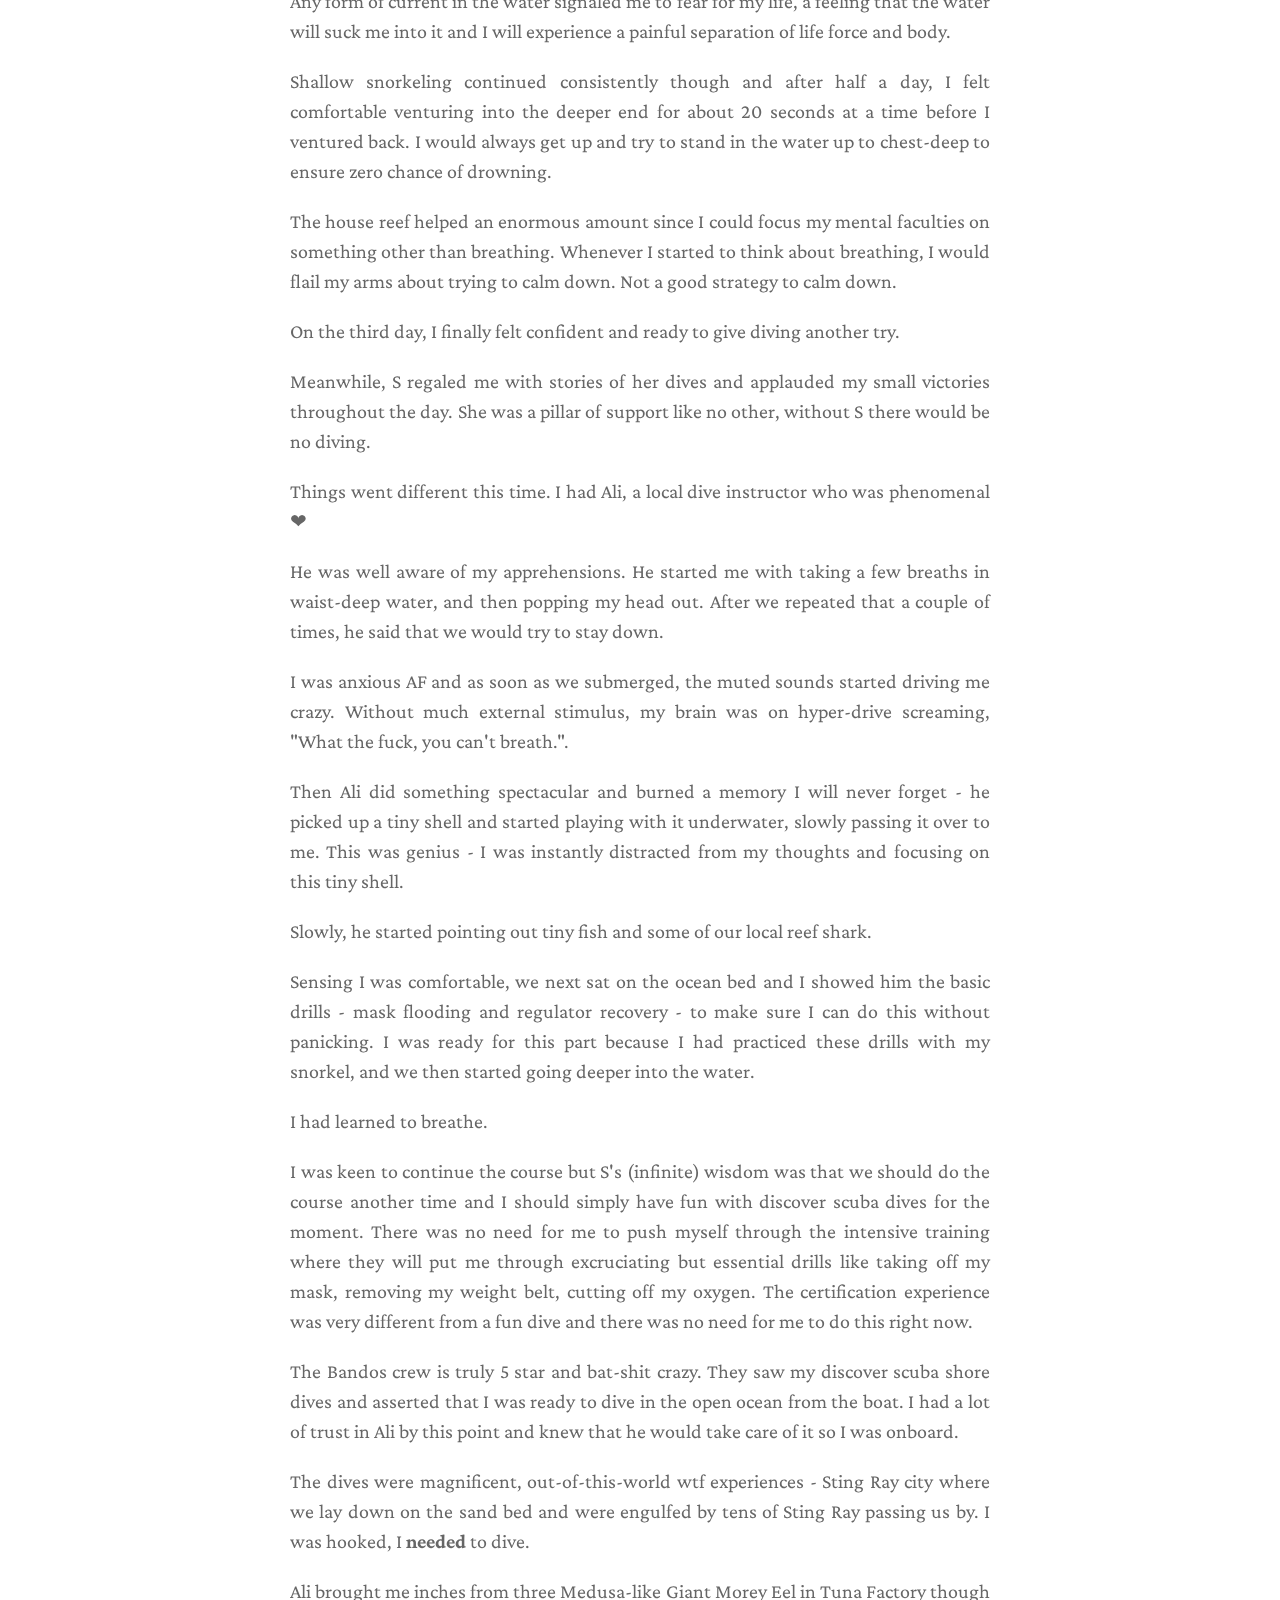
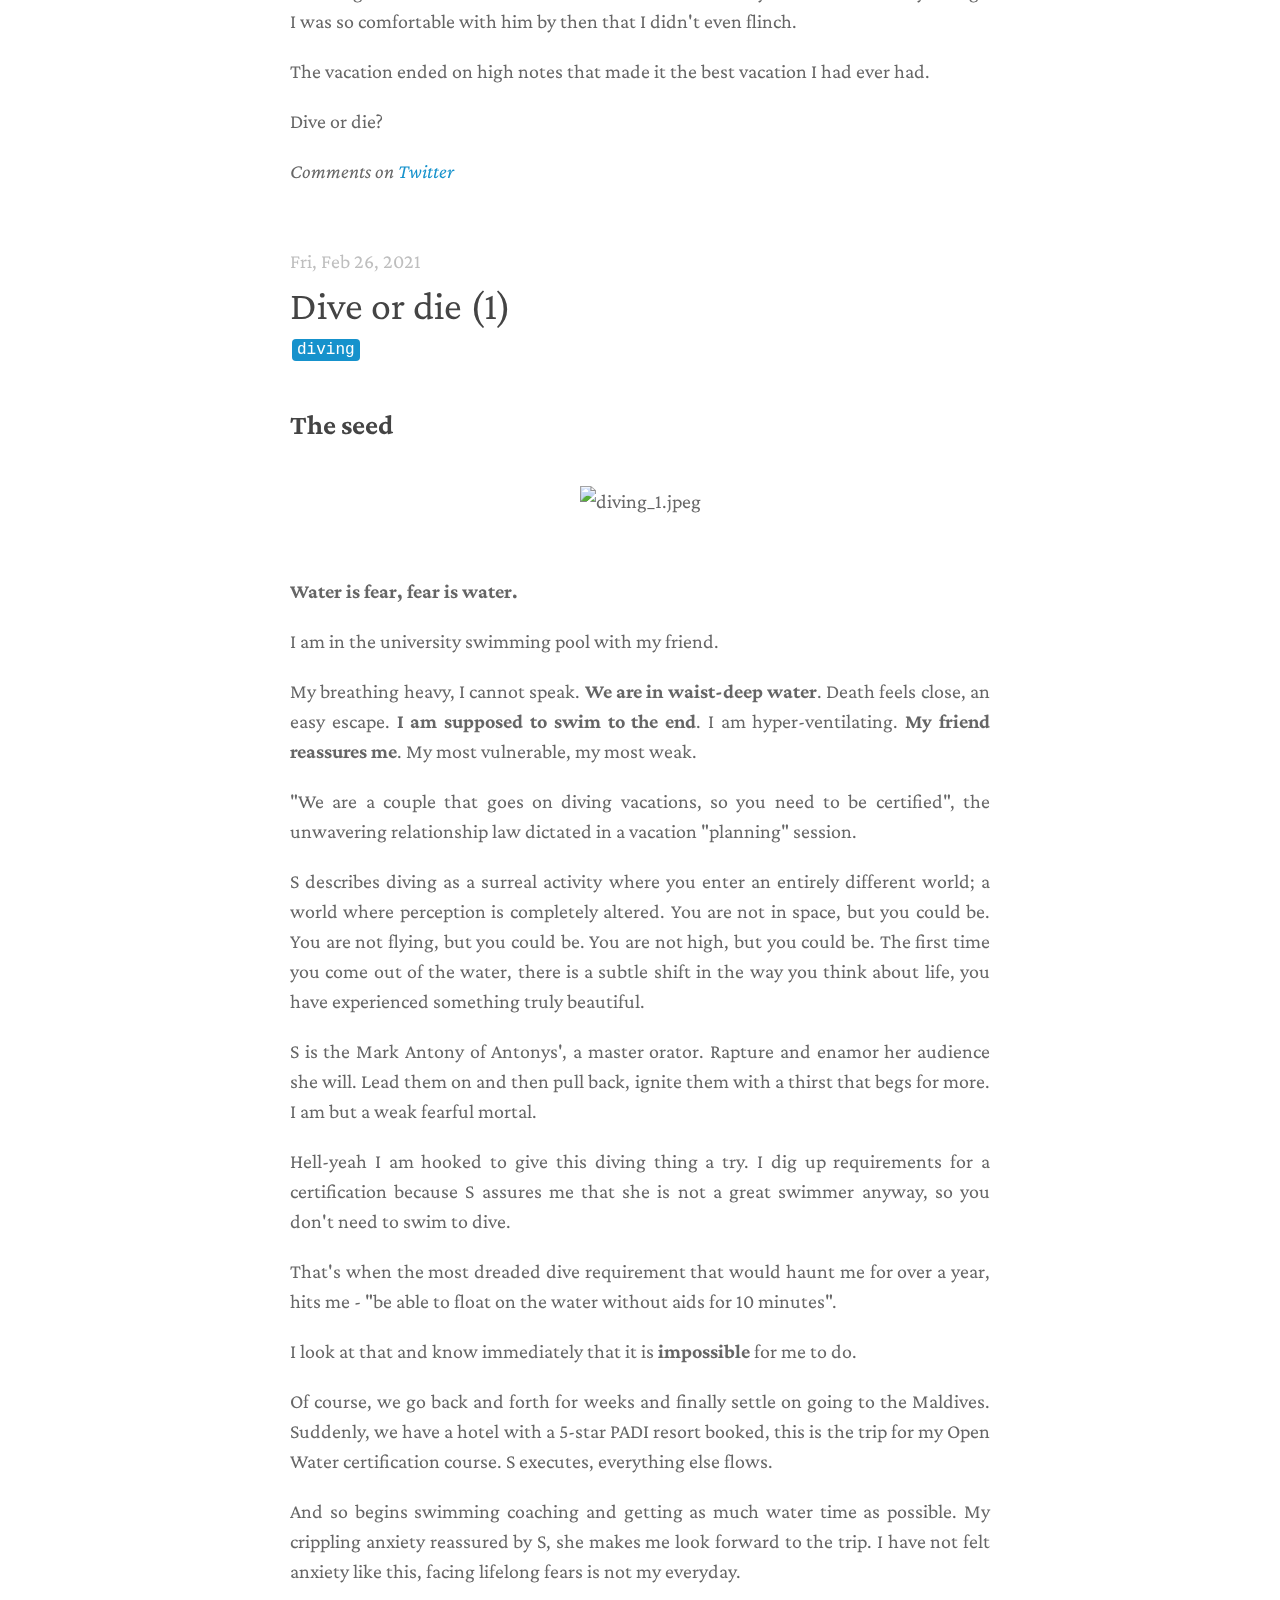
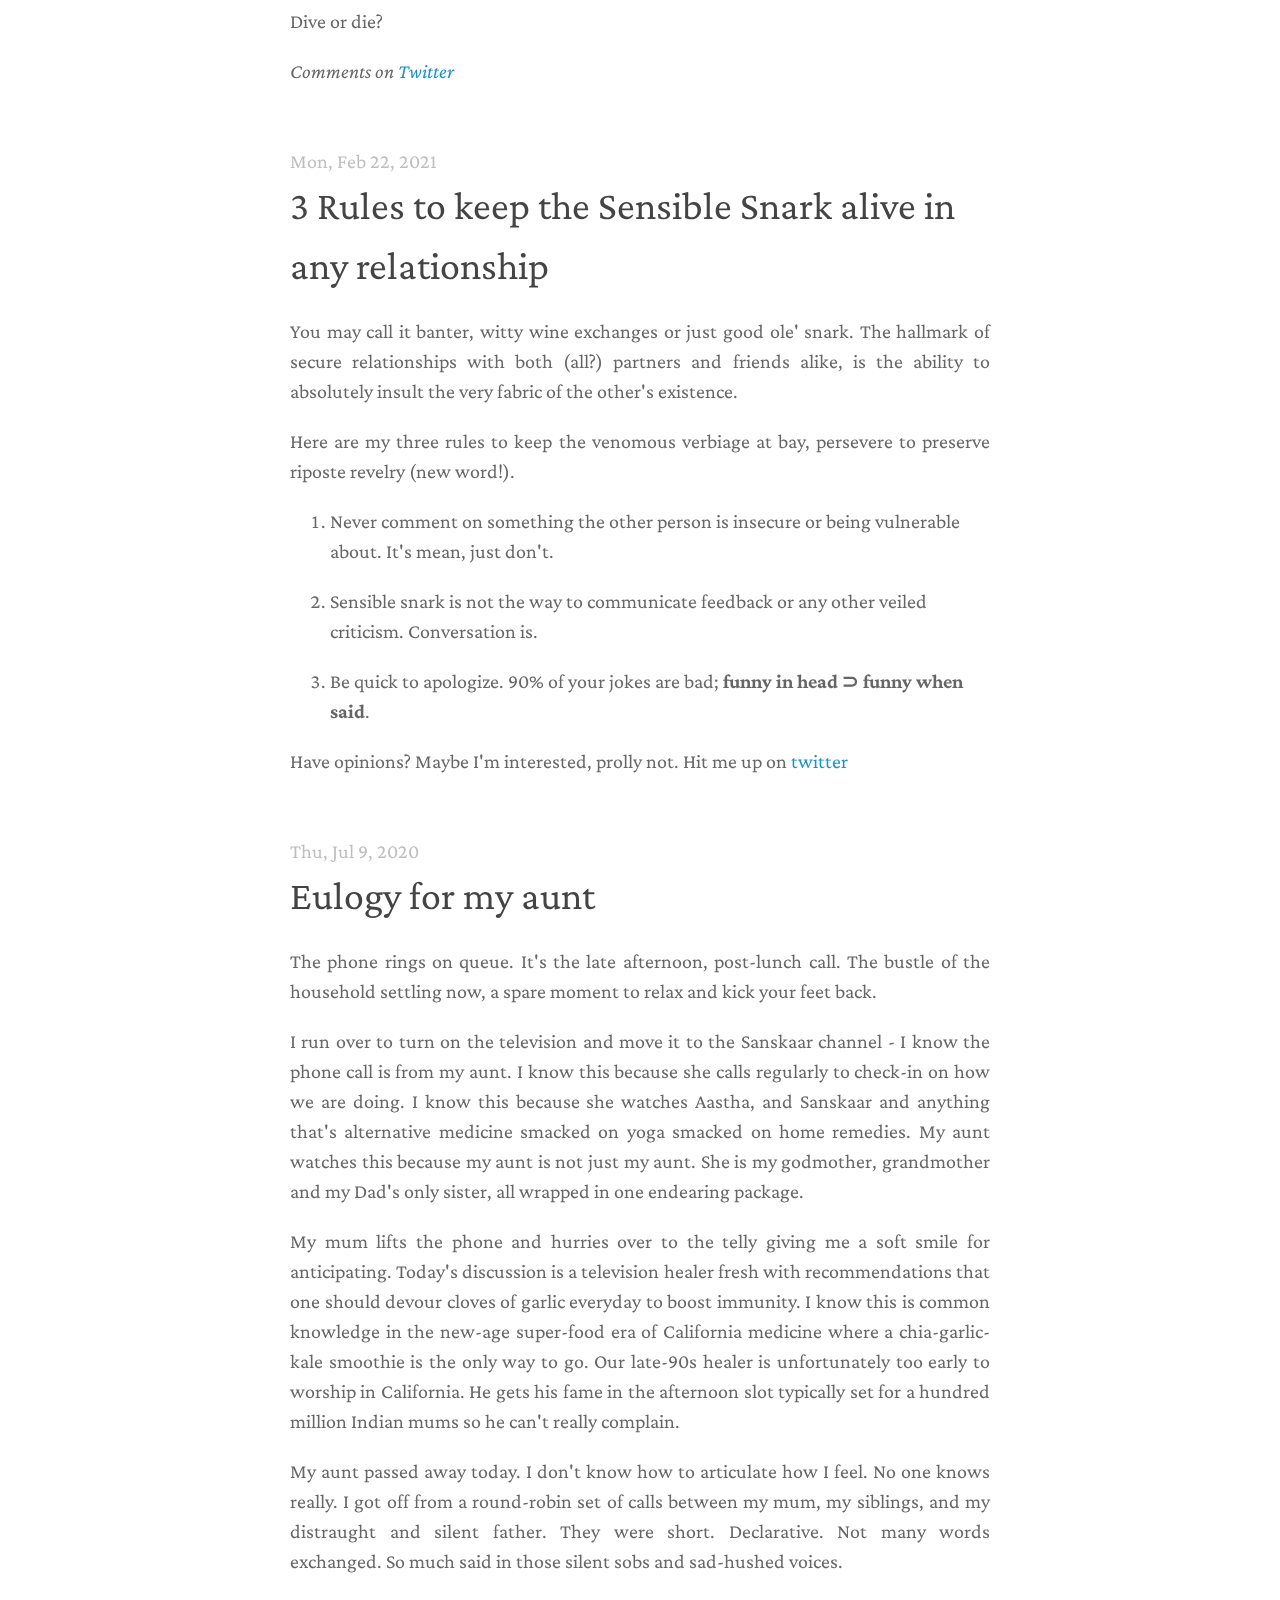
==== commit fb304ba7: "rm good" ====
--- a/index.html
+++ b/index.html
@@ -3,7 +3,7 @@
 "http://www.w3.org/TR/xhtml1/DTD/xhtml1-strict.dtd">
 <html xmlns="http://www.w3.org/1999/xhtml" lang="en" xml:lang="en">
 <head>
-<!-- 2024-05-04 Sat 10:05 -->
+<!-- 2024-05-04 Sat 10:10 -->
 <meta http-equiv="Content-Type" content="text/html;charset=utf-8" />
 <meta name="viewport" content="width=device-width, initial-scale=1" />
 <title>vaarnan@'s blog</title>
@@ -368,7 +368,7 @@
 </p>
 
 <p>
-I previously talked about how testing makes you go <i>Faster</i>. I believe good code reviewing makes you go <i>Further</i>.
+I previously talked about how testing makes you go <i>Faster</i>. Code reviews make you go <i>Further</i>.
 </p>
 
 <p>
@@ -3181,7 +3181,7 @@
 </div>
 <div id="postamble" class="status">
 <p class="author">Author: Vaarnan Drolia</p>
-<p class="date">Created: 2024-05-04 Sat 10:05</p>
+<p class="date">Created: 2024-05-04 Sat 10:10</p>
 <p class="validation"><a href="https://validator.w3.org/check?uri=referer">Validate</a></p>
 </div>
 </body>
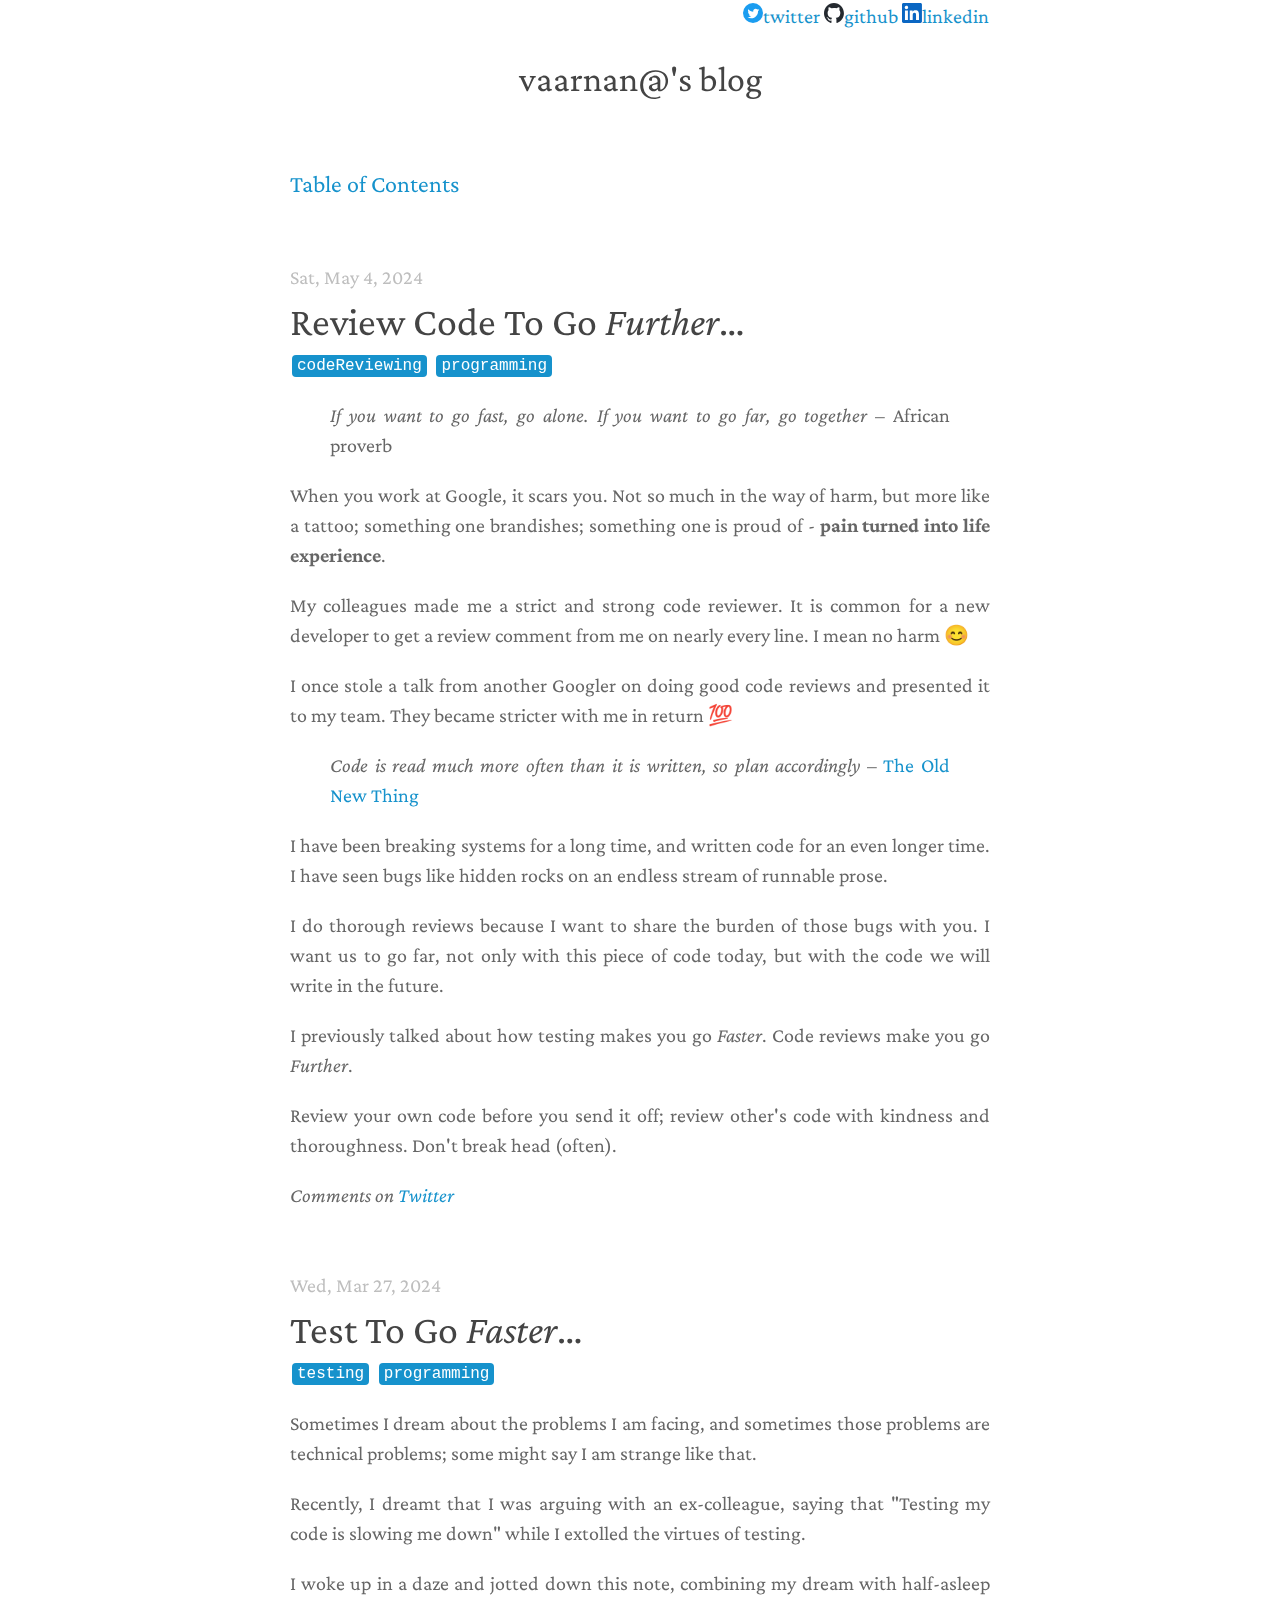
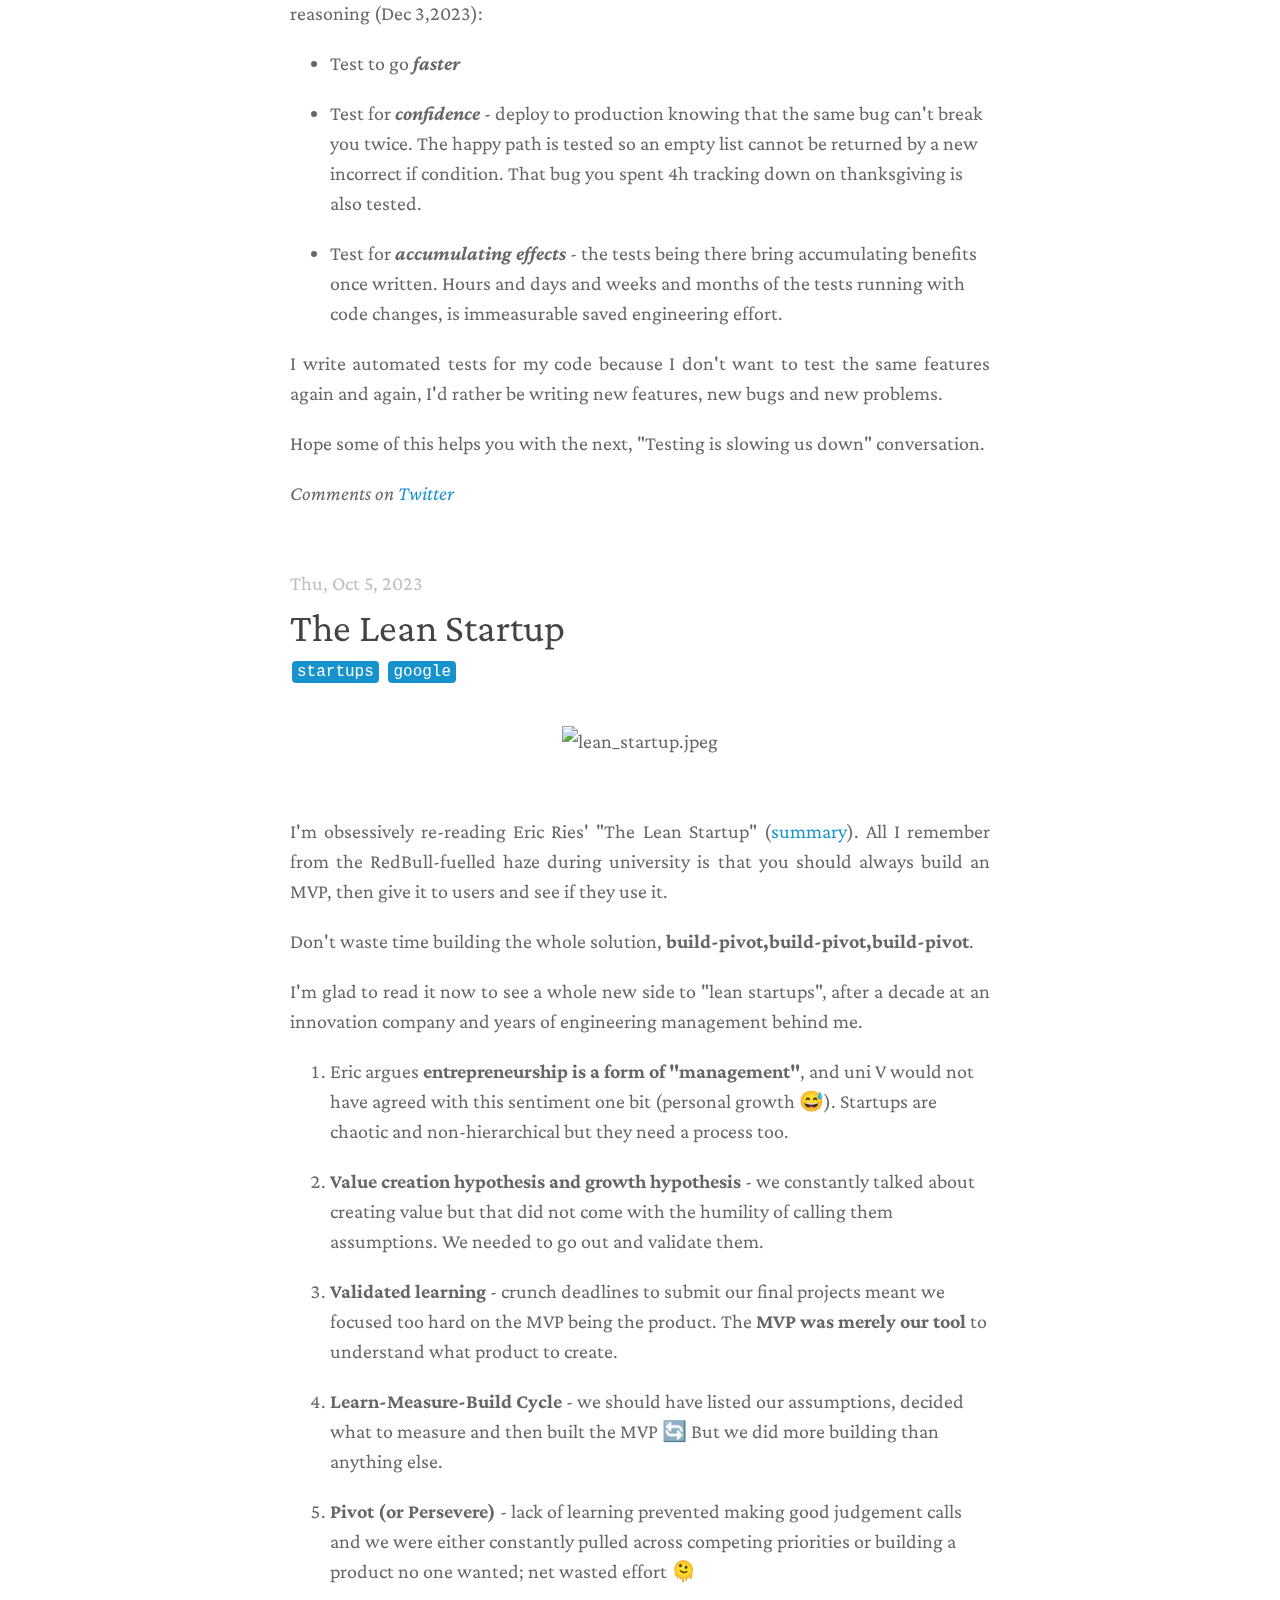
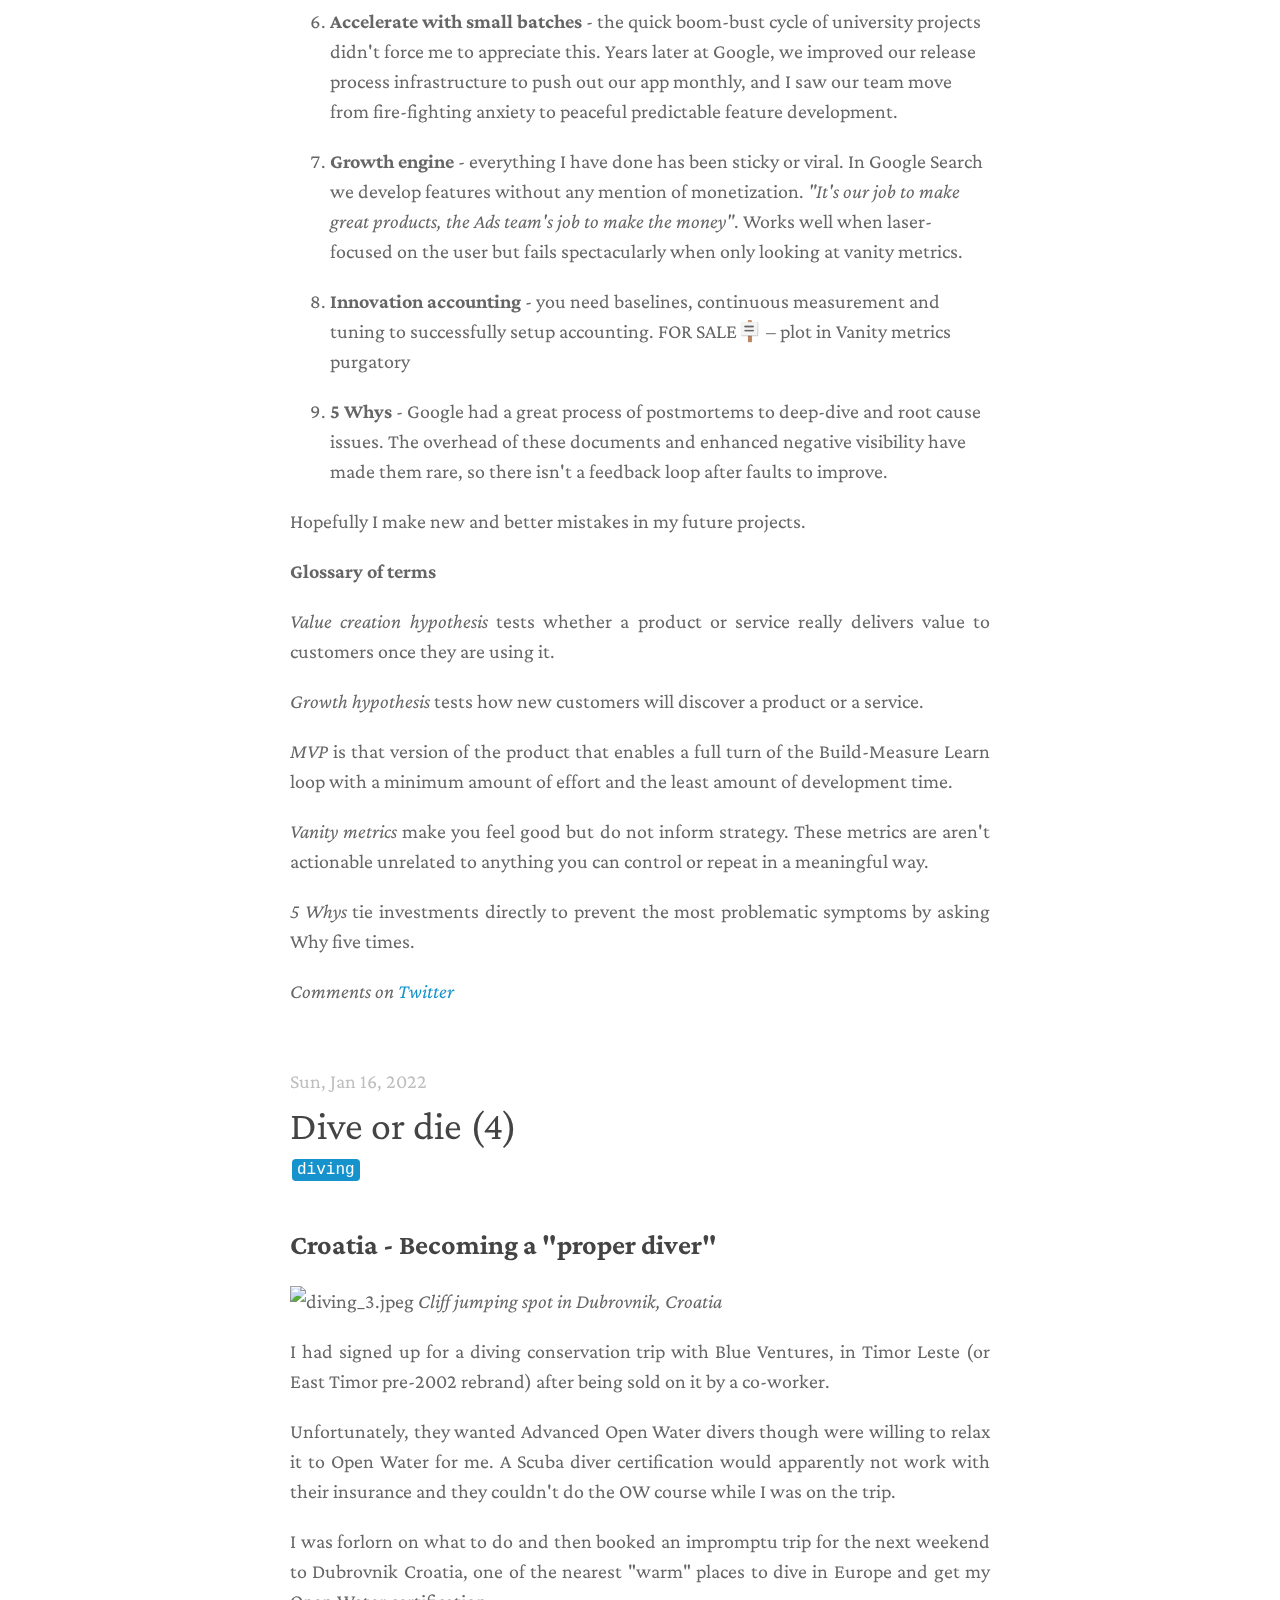
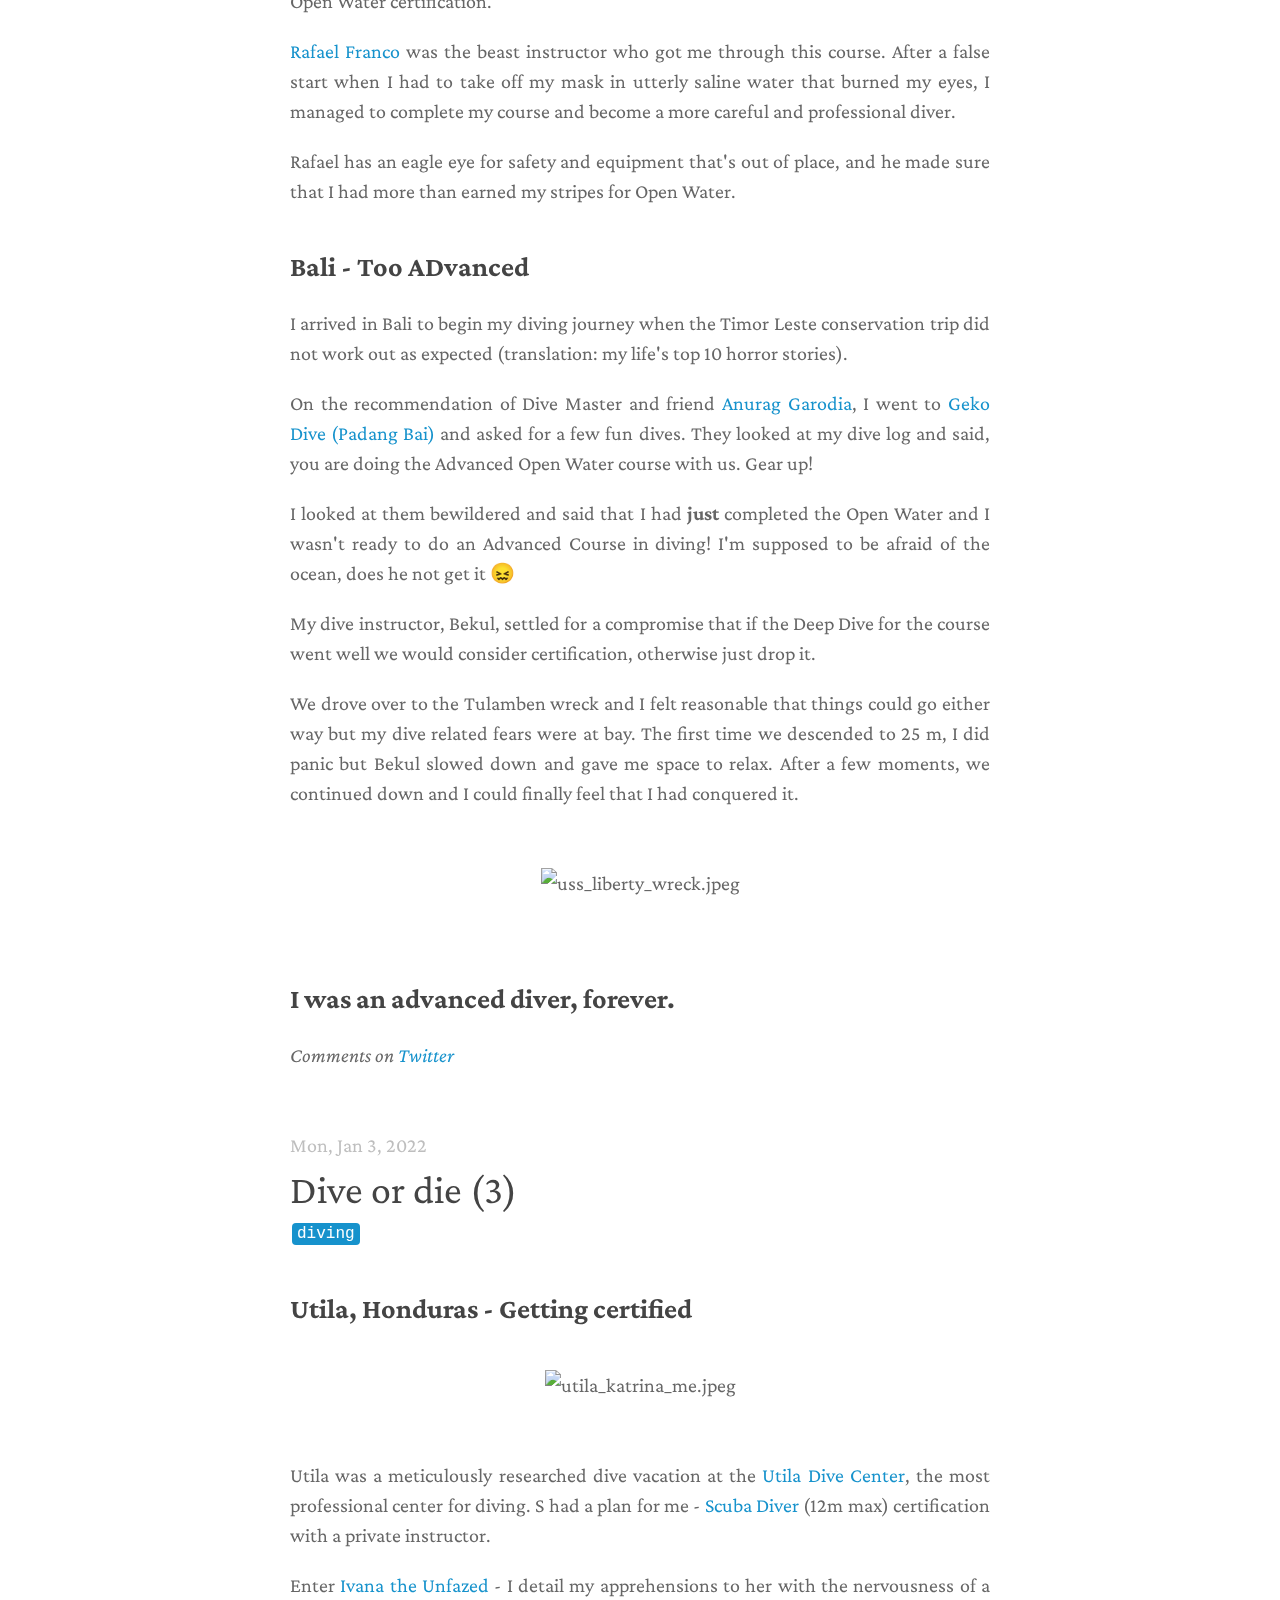
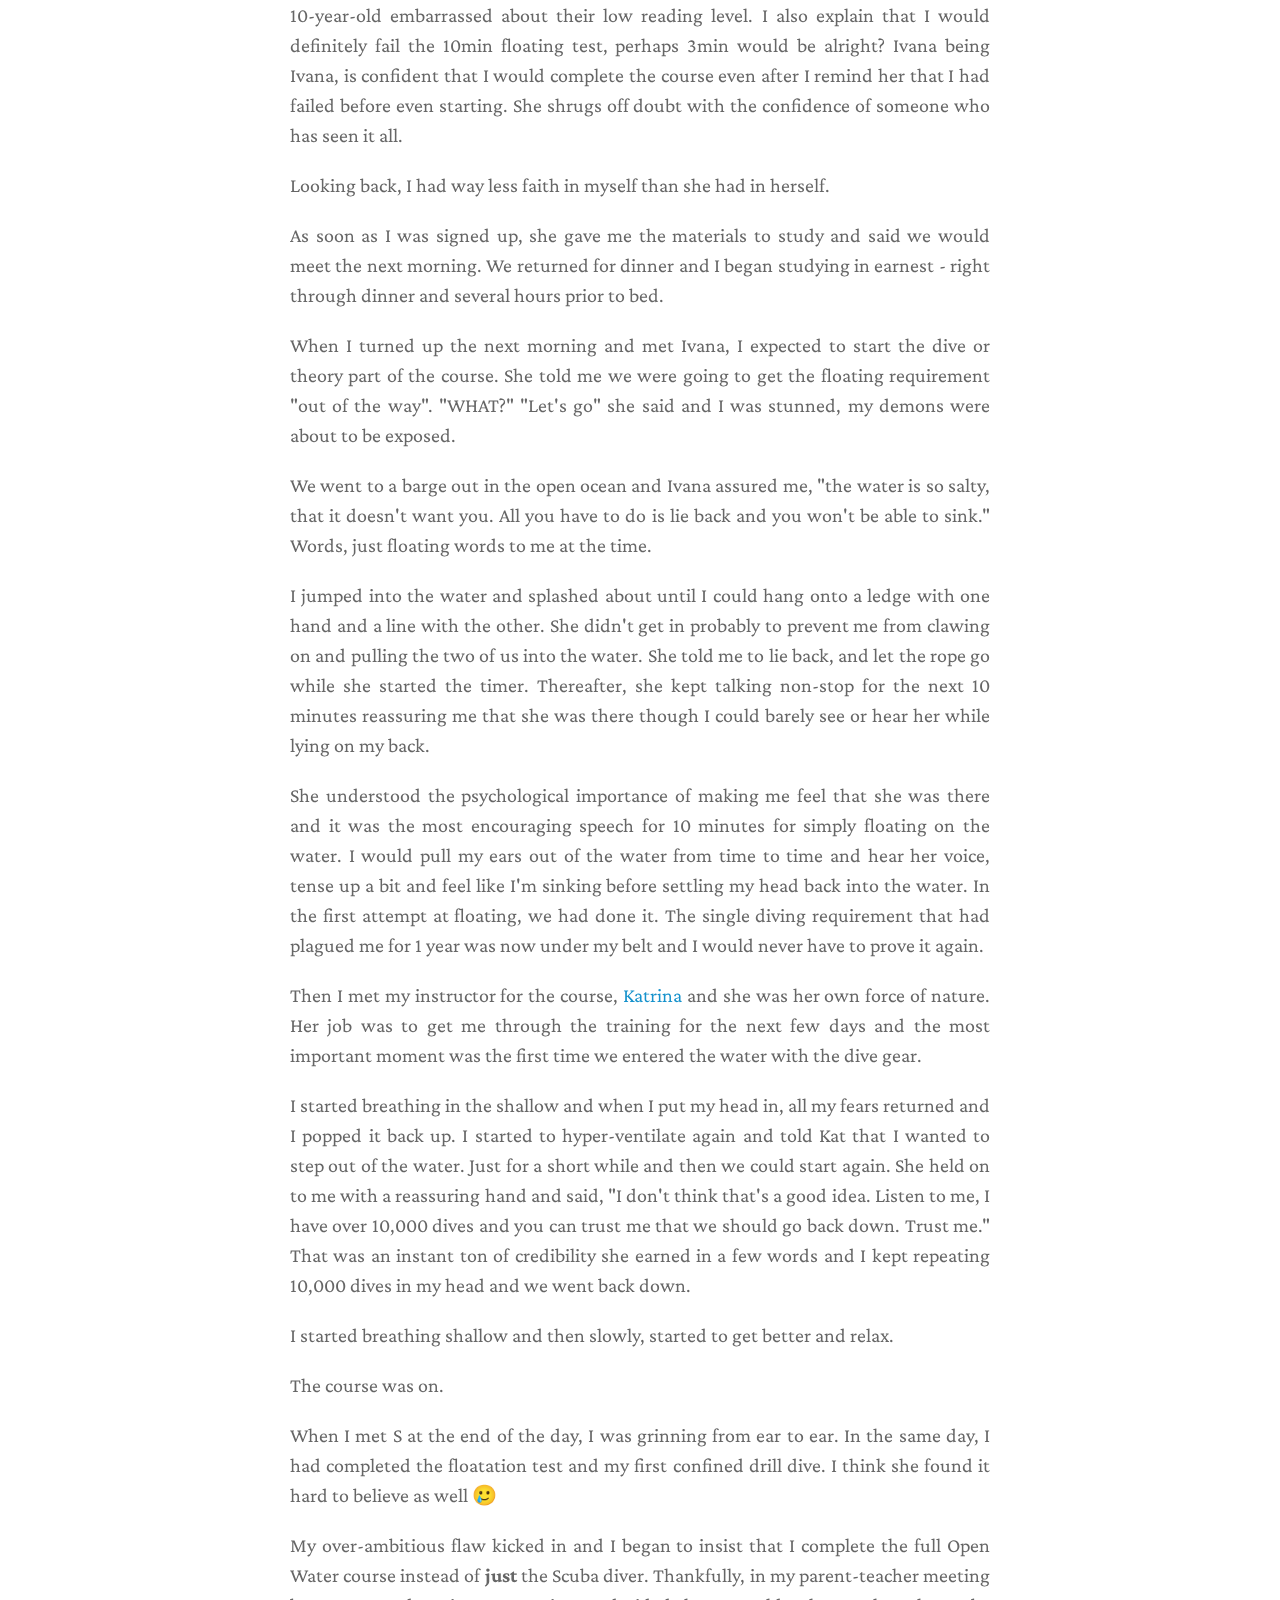
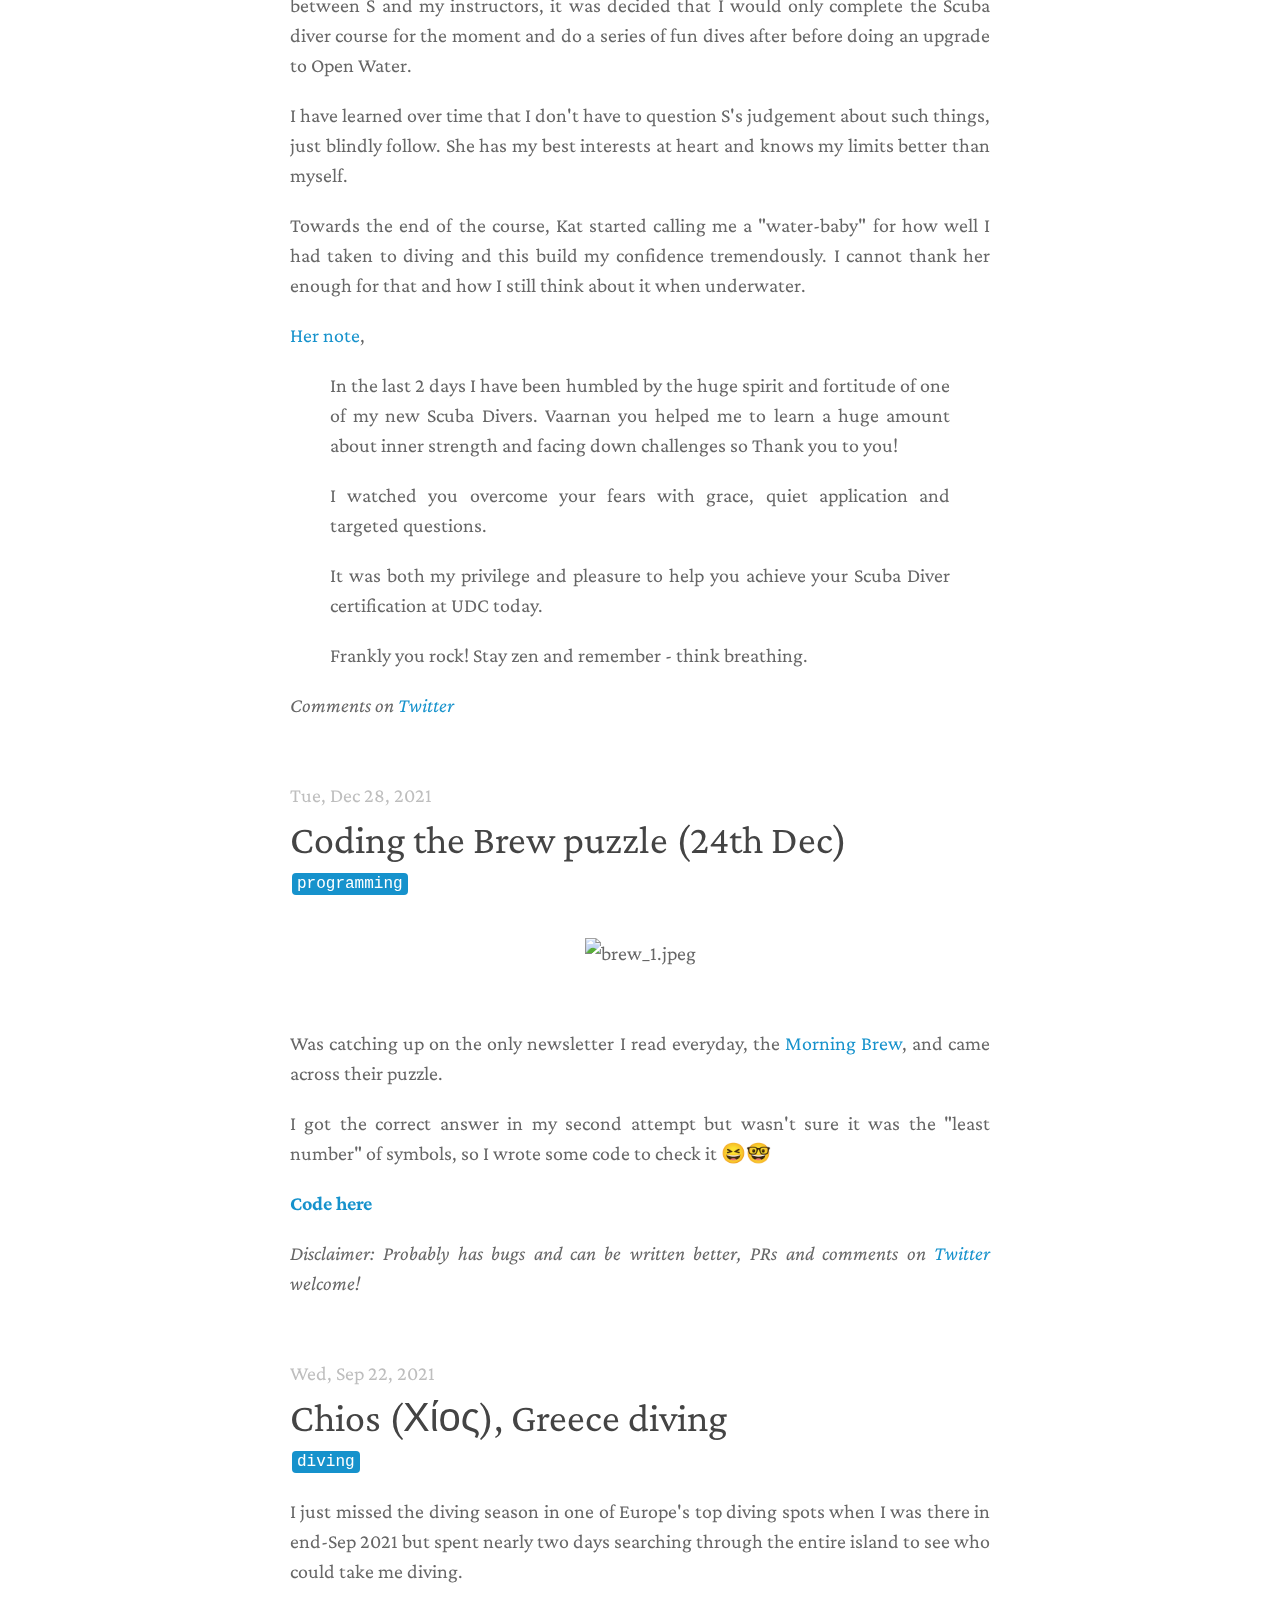
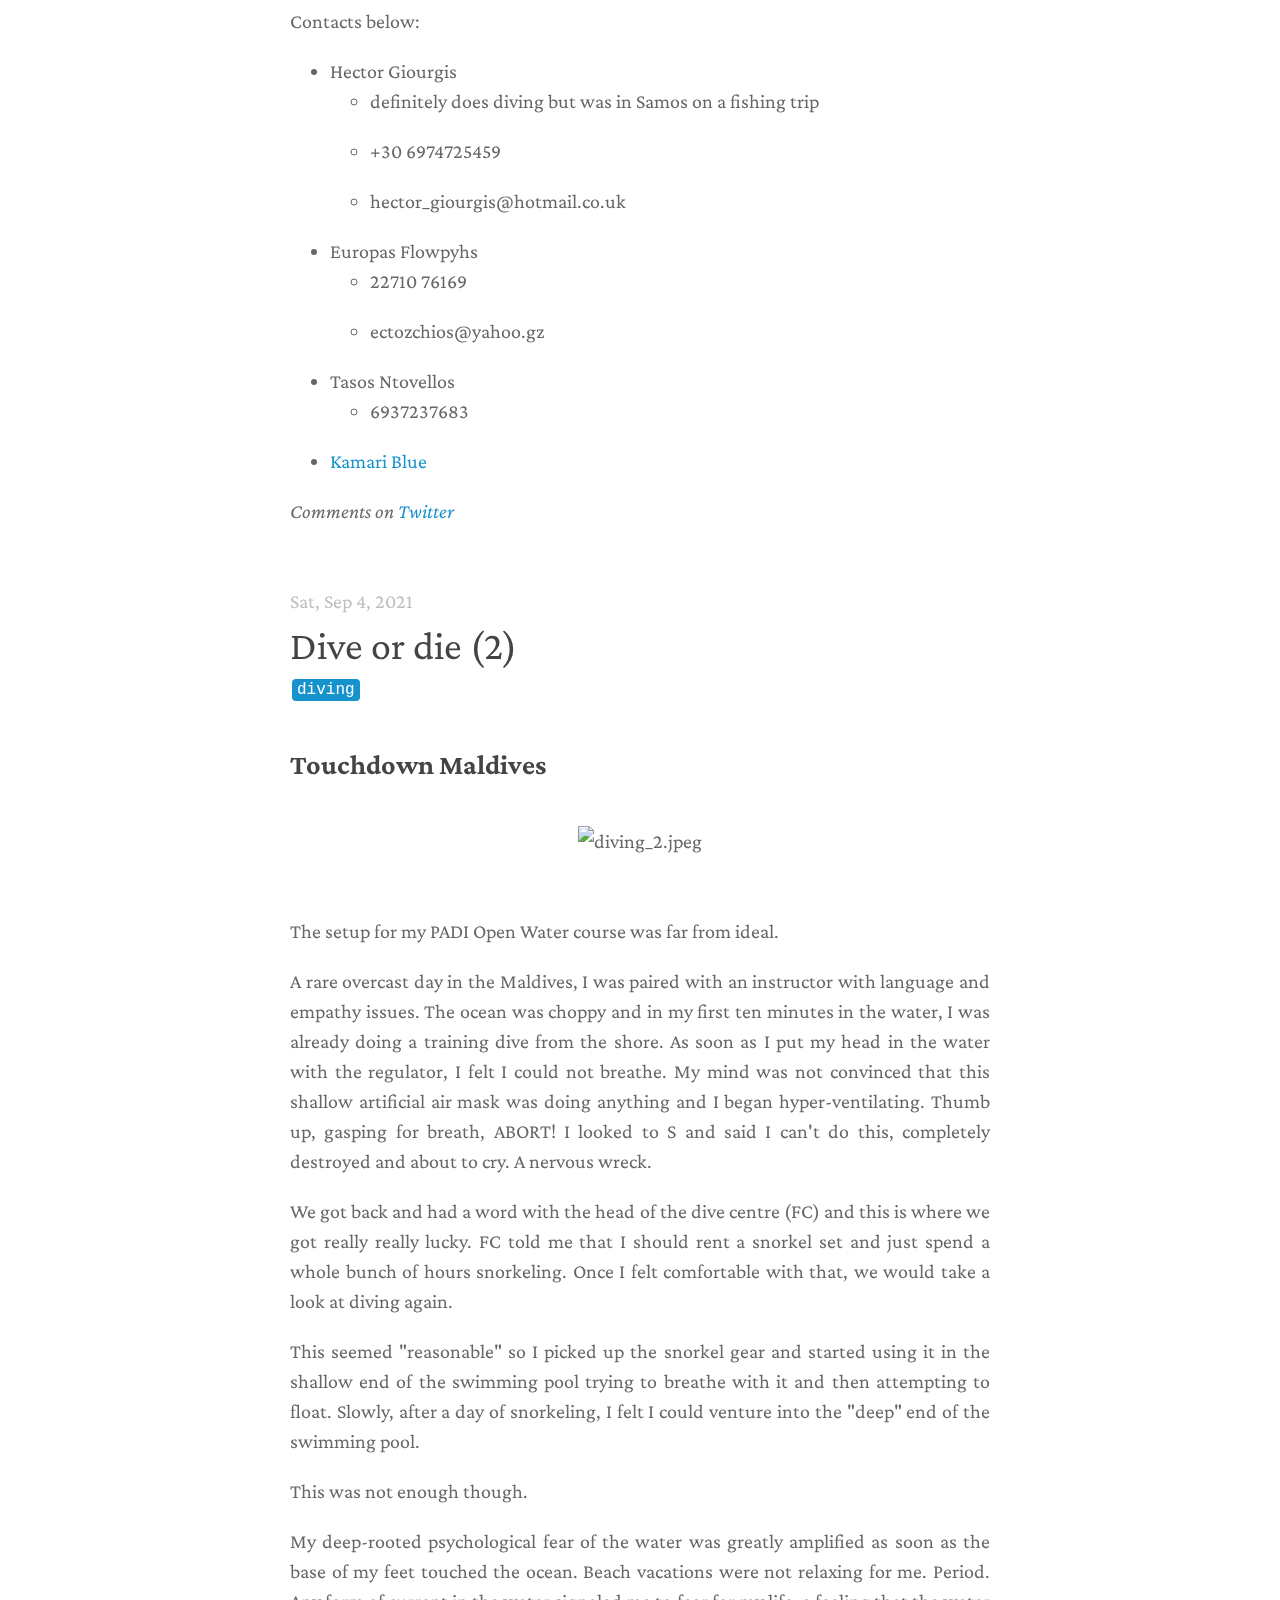
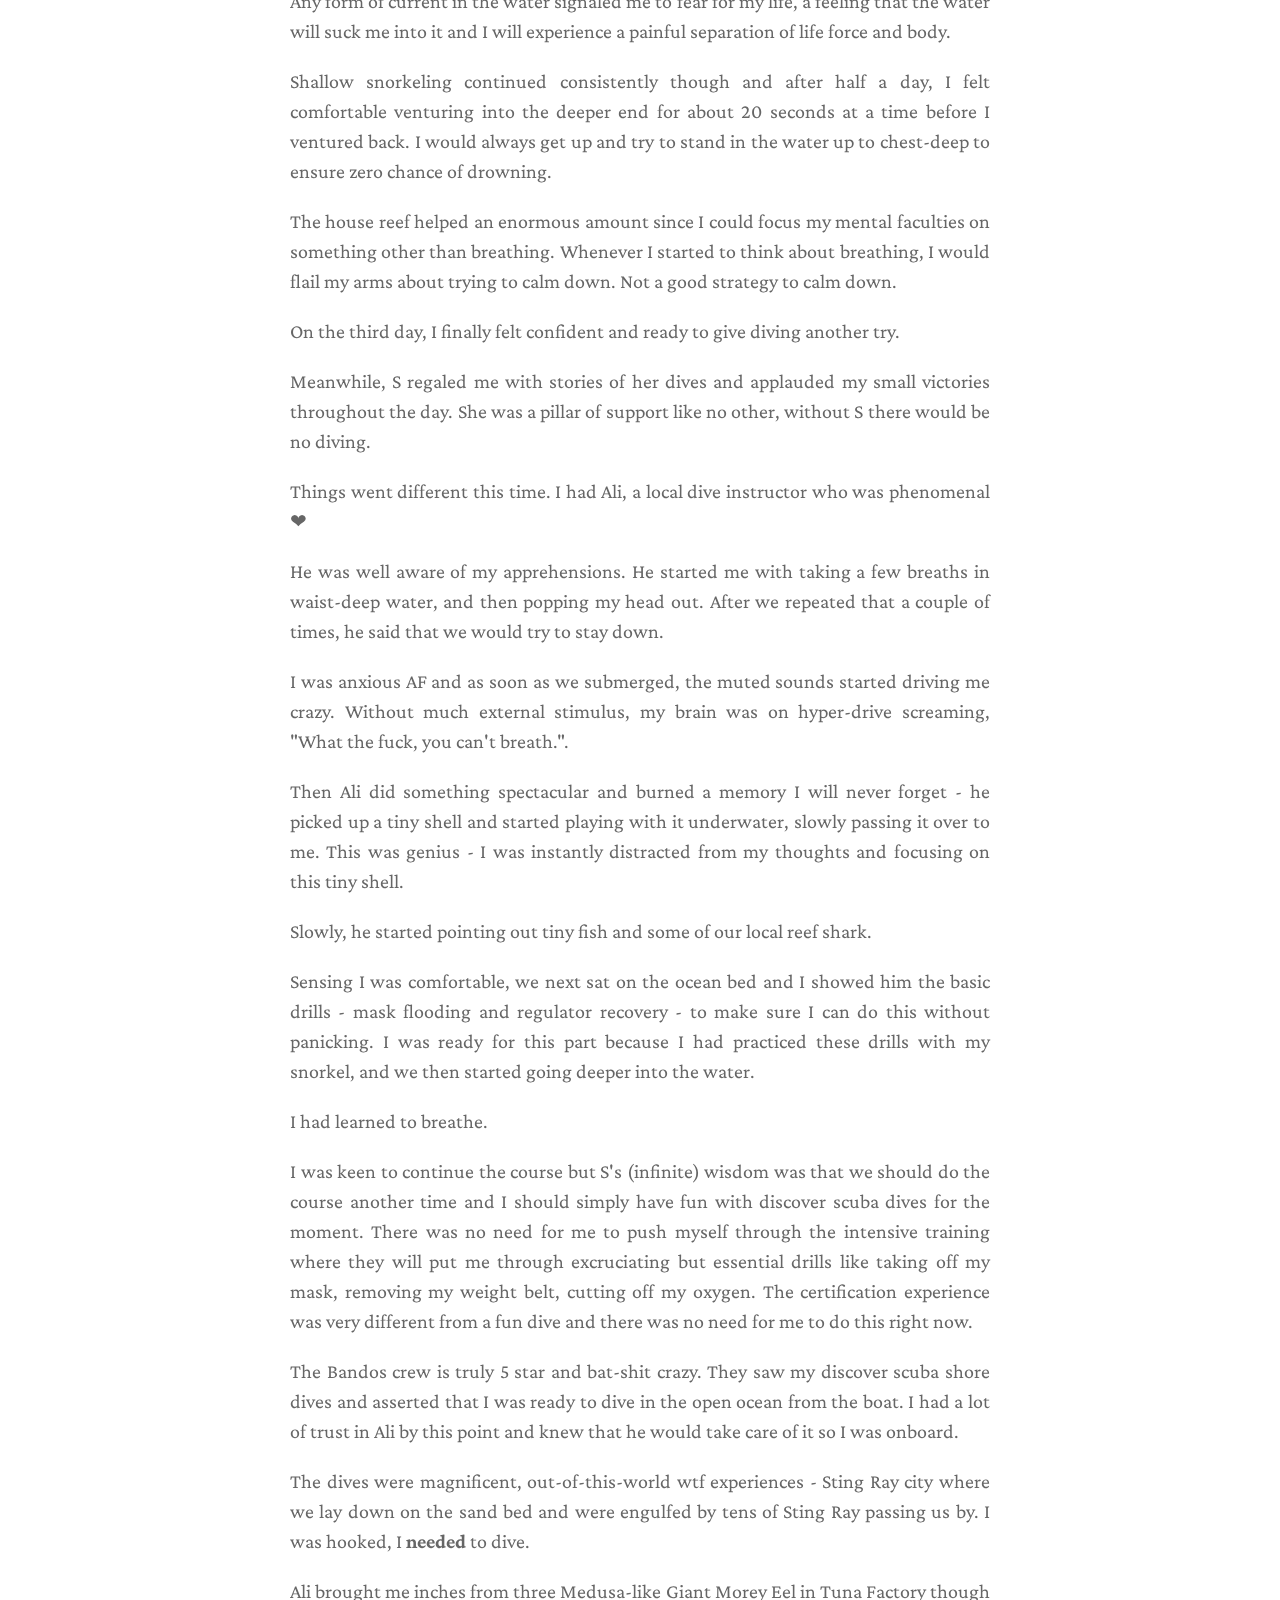
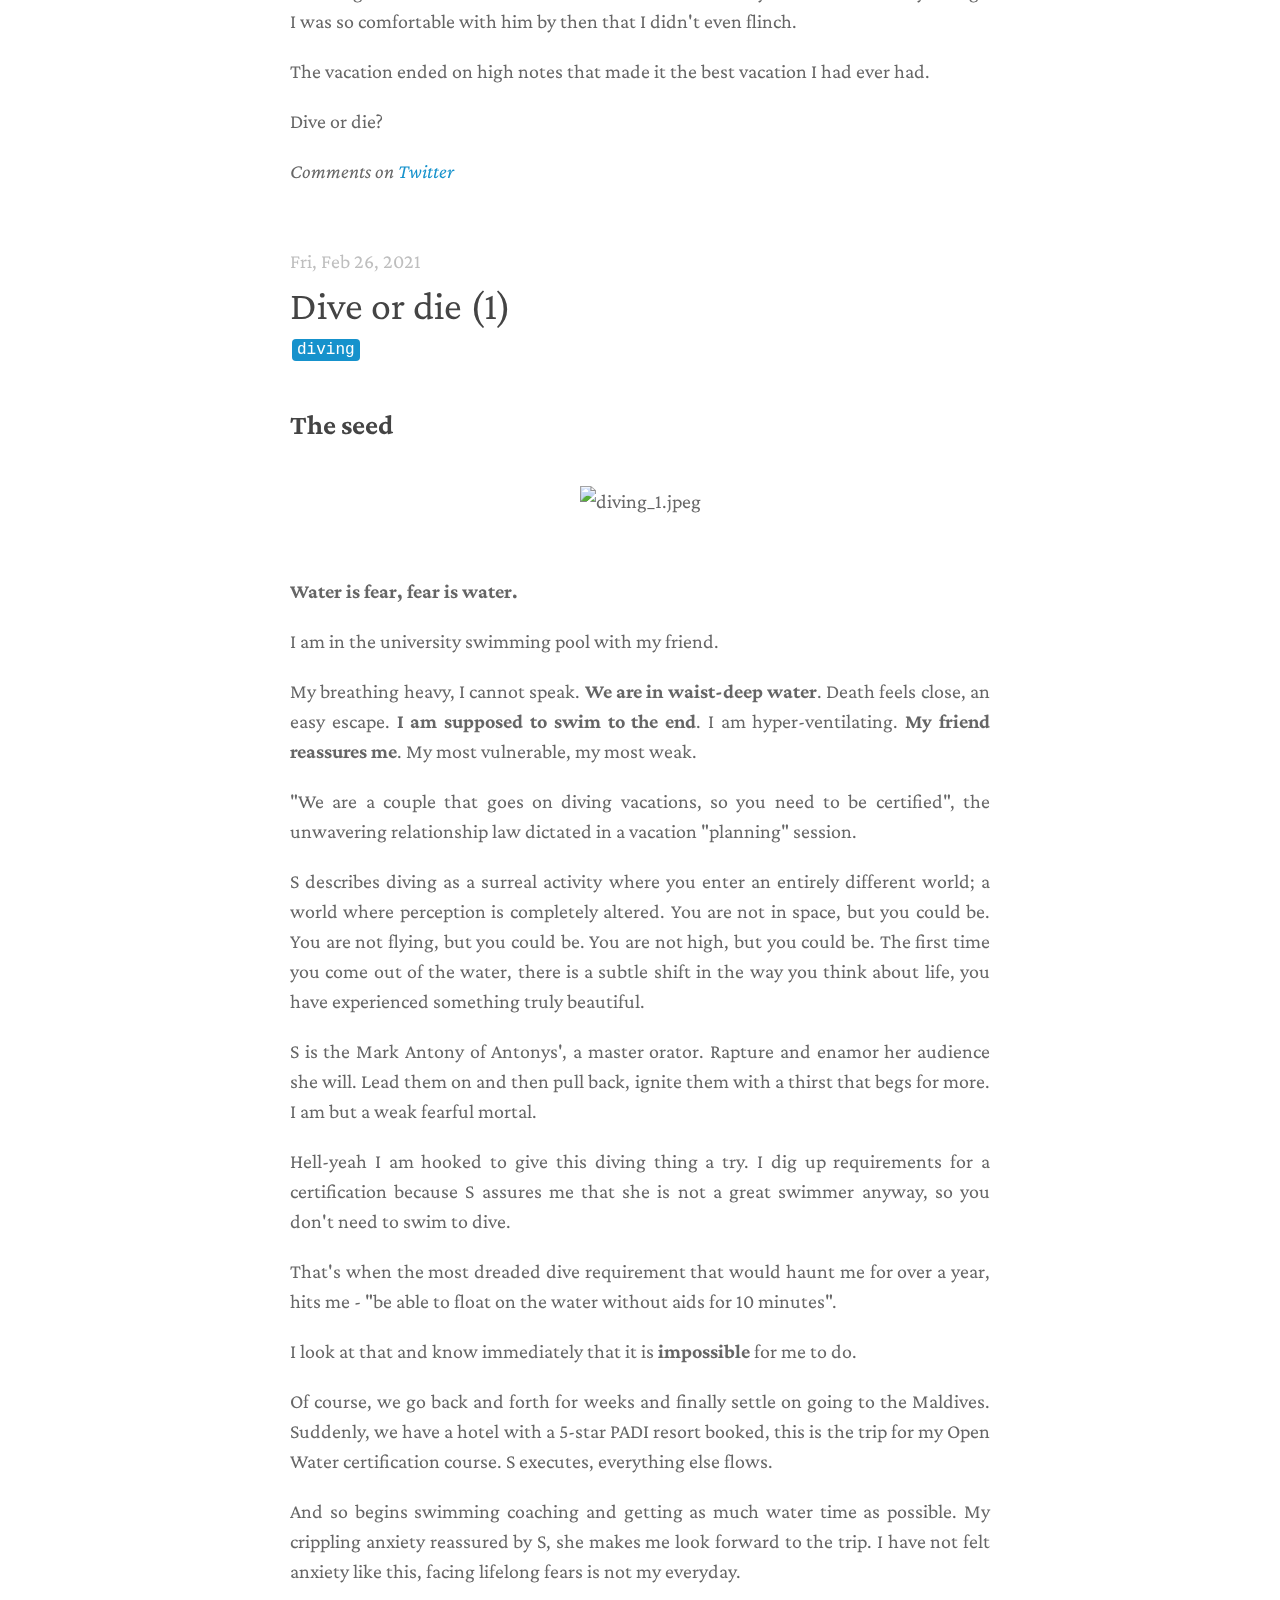
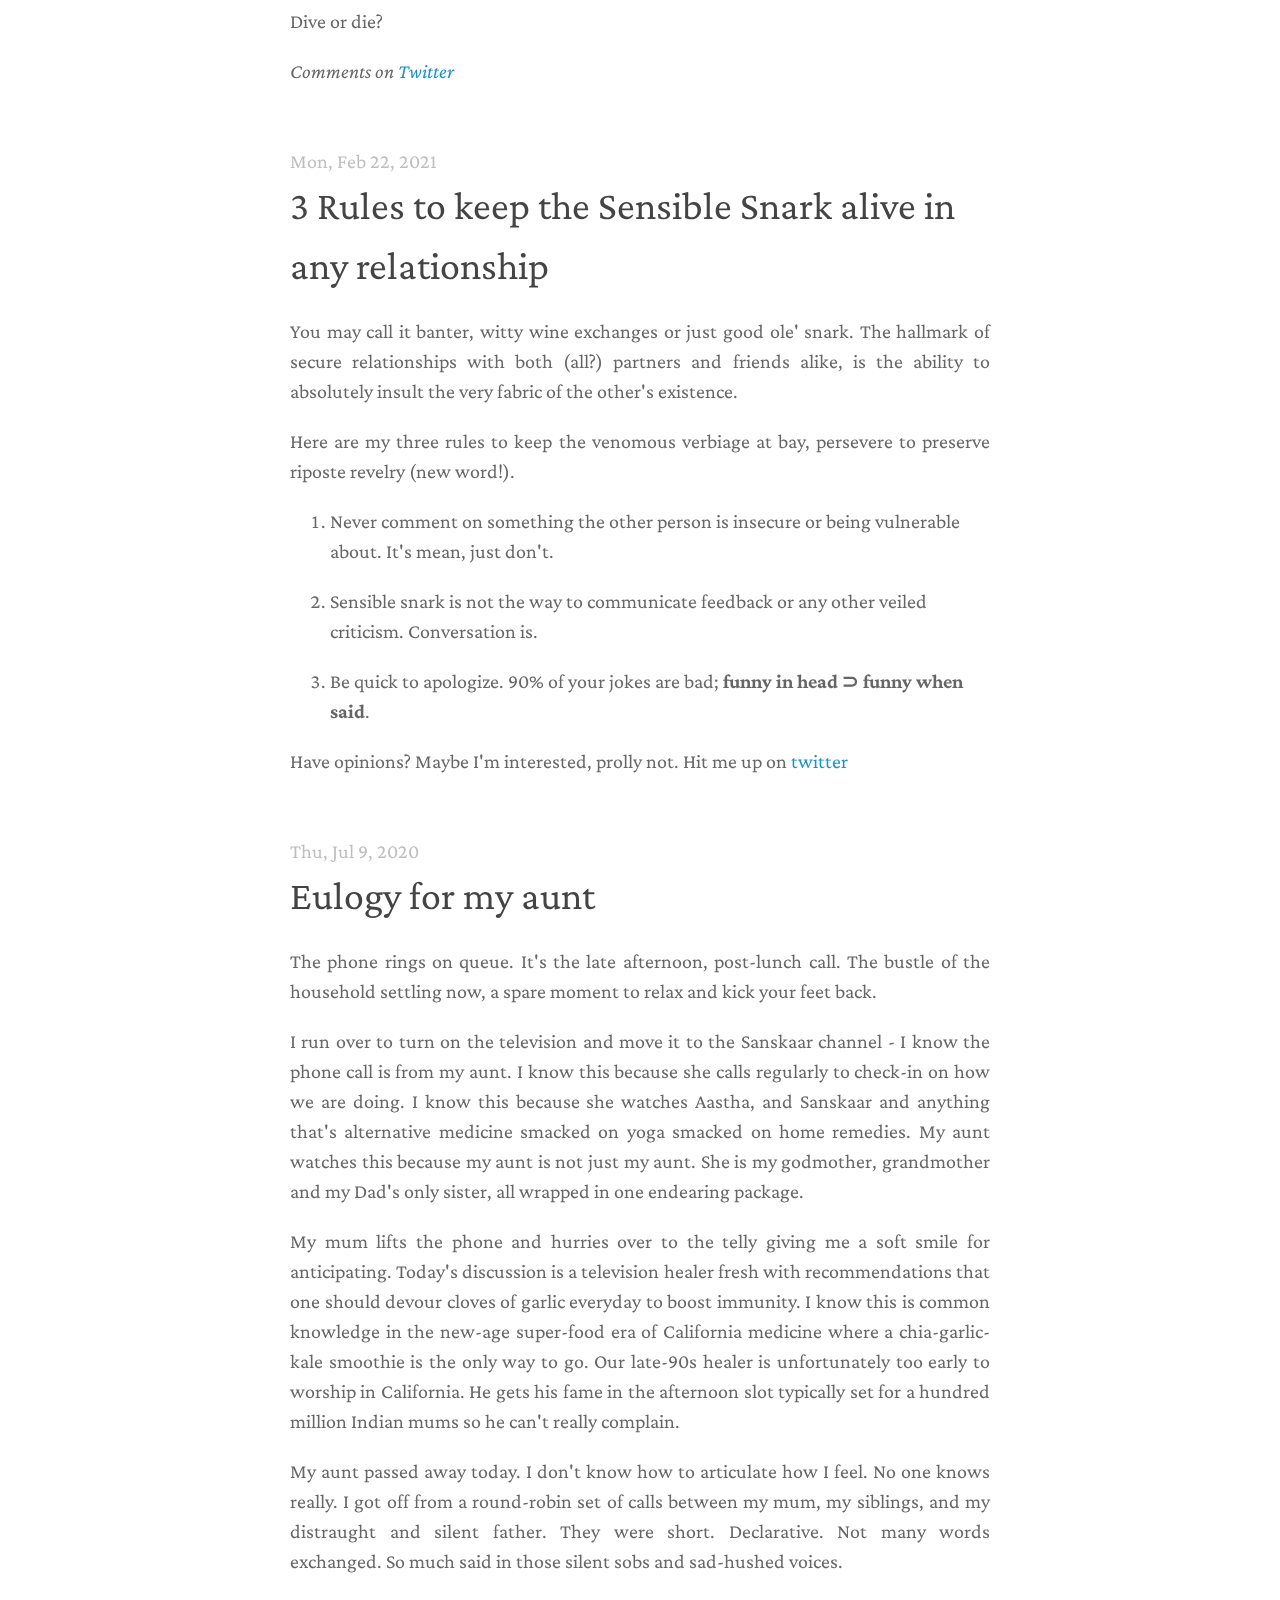
==== commit 65d0d092: "chnage to semicolon" ====
--- a/index.html
+++ b/index.html
@@ -3,7 +3,7 @@
 "http://www.w3.org/TR/xhtml1/DTD/xhtml1-strict.dtd">
 <html xmlns="http://www.w3.org/1999/xhtml" lang="en" xml:lang="en">
 <head>
-<!-- 2024-05-04 Sat 10:10 -->
+<!-- 2024-05-04 Sat 10:12 -->
 <meta http-equiv="Content-Type" content="text/html;charset=utf-8" />
 <meta name="viewport" content="width=device-width, initial-scale=1" />
 <title>vaarnan@'s blog</title>
@@ -345,11 +345,11 @@
 
 
 <p>
-My colleagues made me a strict and strong code reviewer. It is common for a new developer to get a review comment from me on nearly every line. I mean no harm 😄
-</p>
-
-<p>
-I once stole a talk from another Googler on doing good code reviews and presented it to my team. They became stricter with me in return.
+My colleagues made me a strict and strong code reviewer. It is common for a new developer to get a review comment from me on nearly every line. I mean no harm 😊
+</p>
+
+<p>
+I once stole a talk from another Googler on doing good code reviews and presented it to my team. They became stricter with me in return 💯
 </p>
 
 
@@ -372,7 +372,7 @@
 </p>
 
 <p>
-Review your own code before you send it off, review other's code with kindness and thoroughness. Don't break head (often).
+Review your own code before you send it off; review other's code with kindness and thoroughness. Don't break head (often).
 </p>
 
 <p>
@@ -3181,7 +3181,7 @@
 </div>
 <div id="postamble" class="status">
 <p class="author">Author: Vaarnan Drolia</p>
-<p class="date">Created: 2024-05-04 Sat 10:10</p>
+<p class="date">Created: 2024-05-04 Sat 10:12</p>
 <p class="validation"><a href="https://validator.w3.org/check?uri=referer">Validate</a></p>
 </div>
 </body>
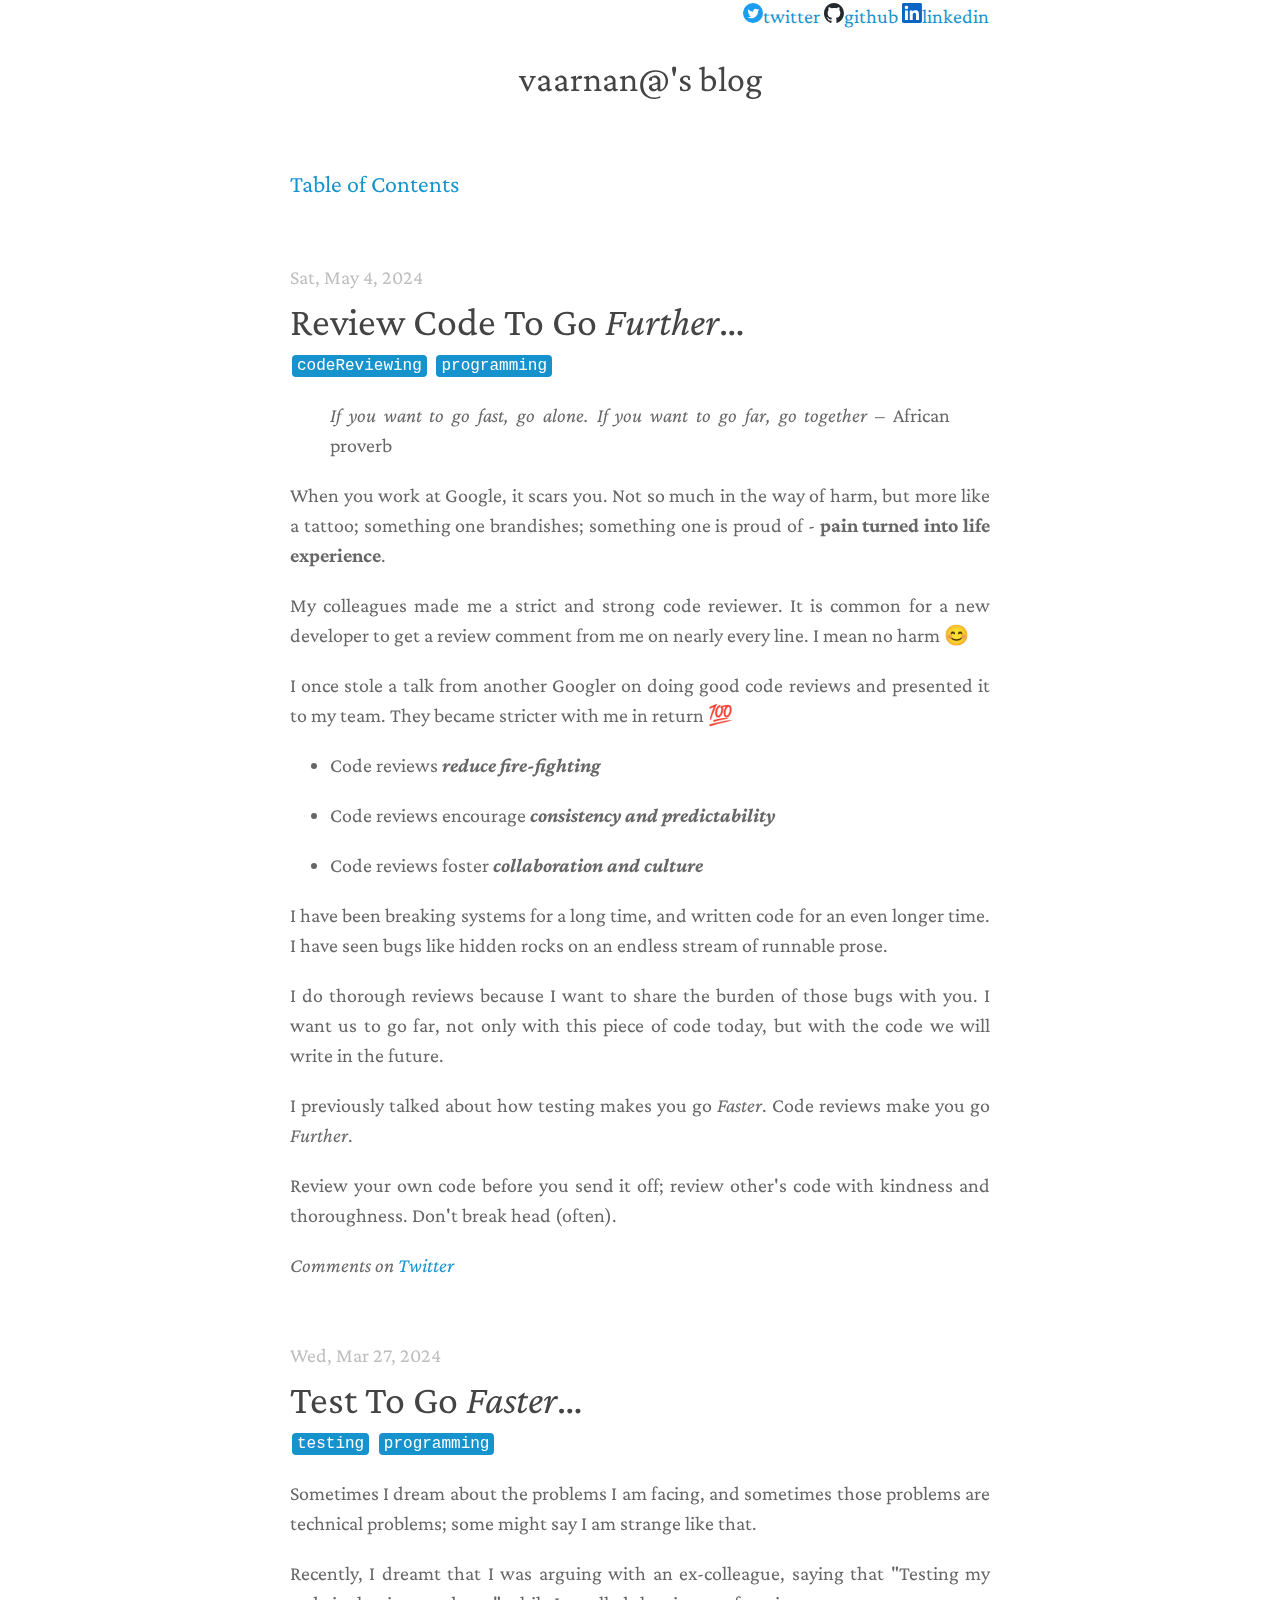
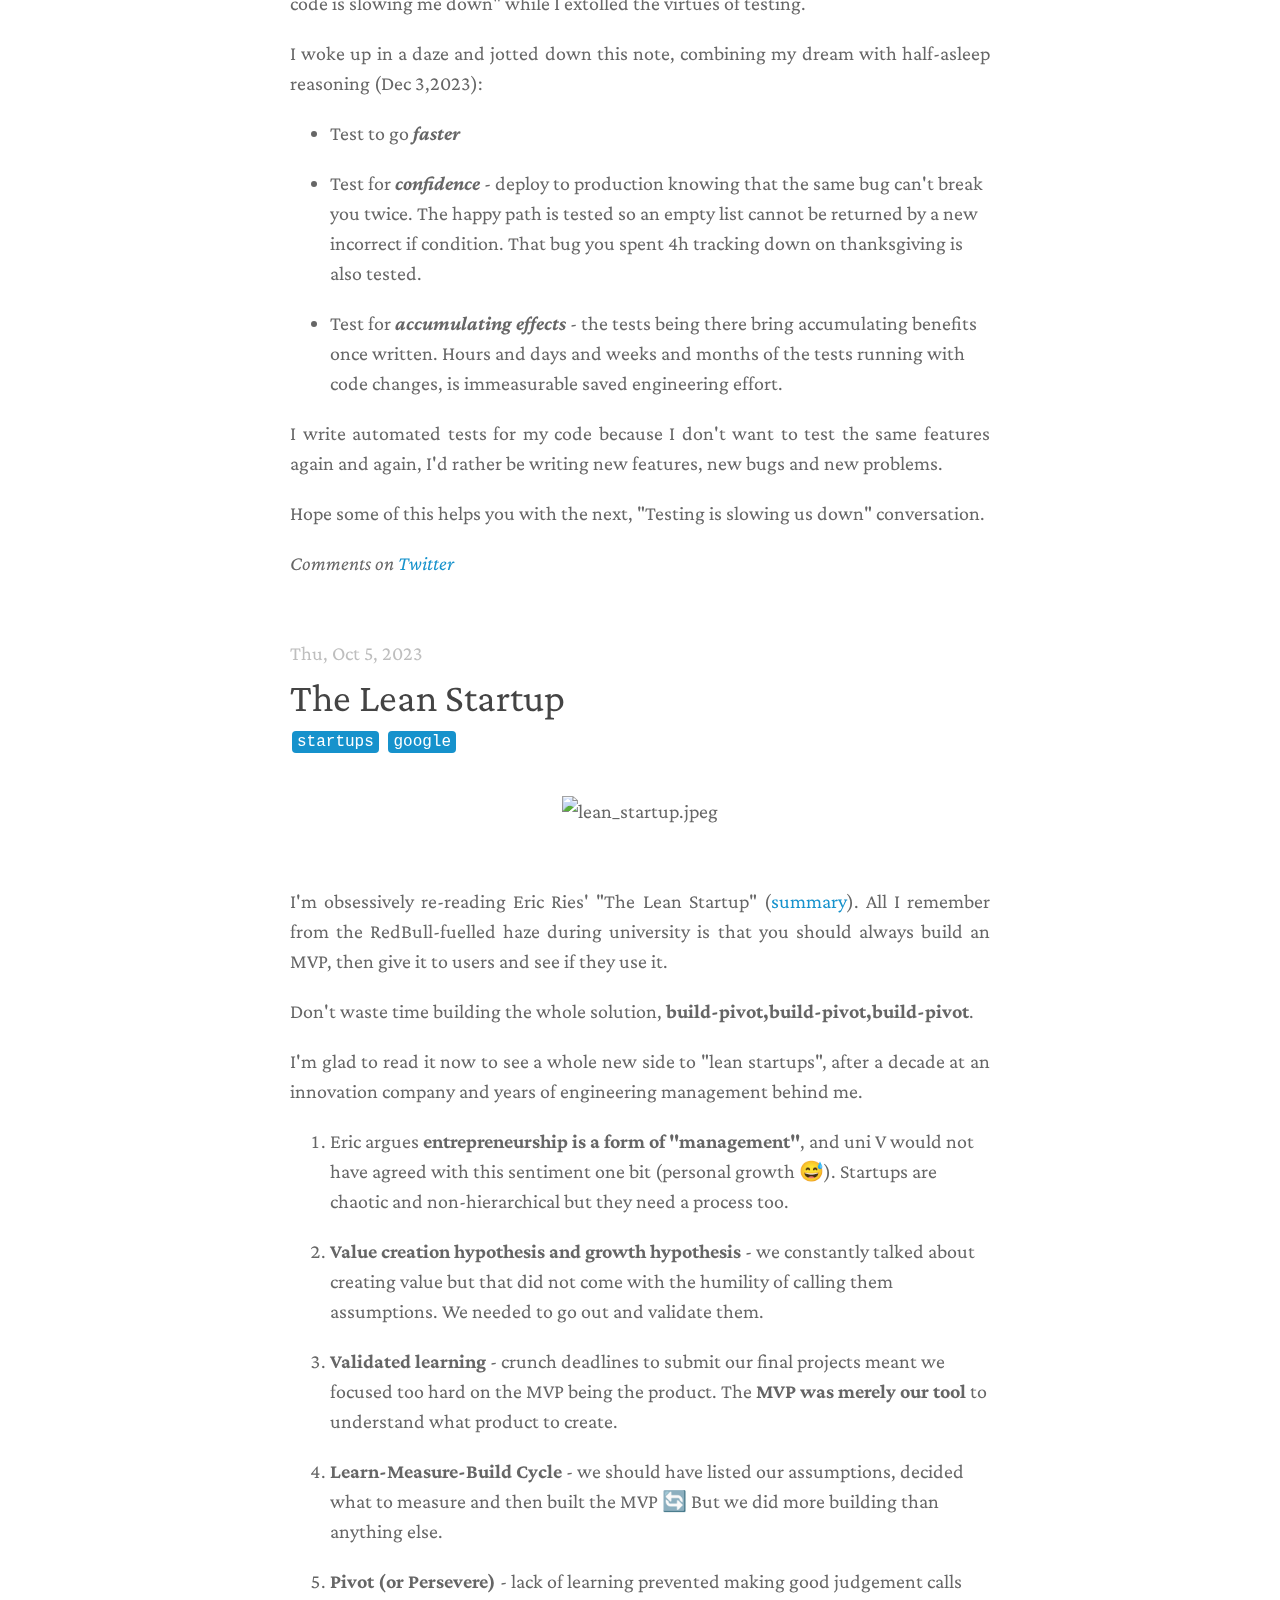
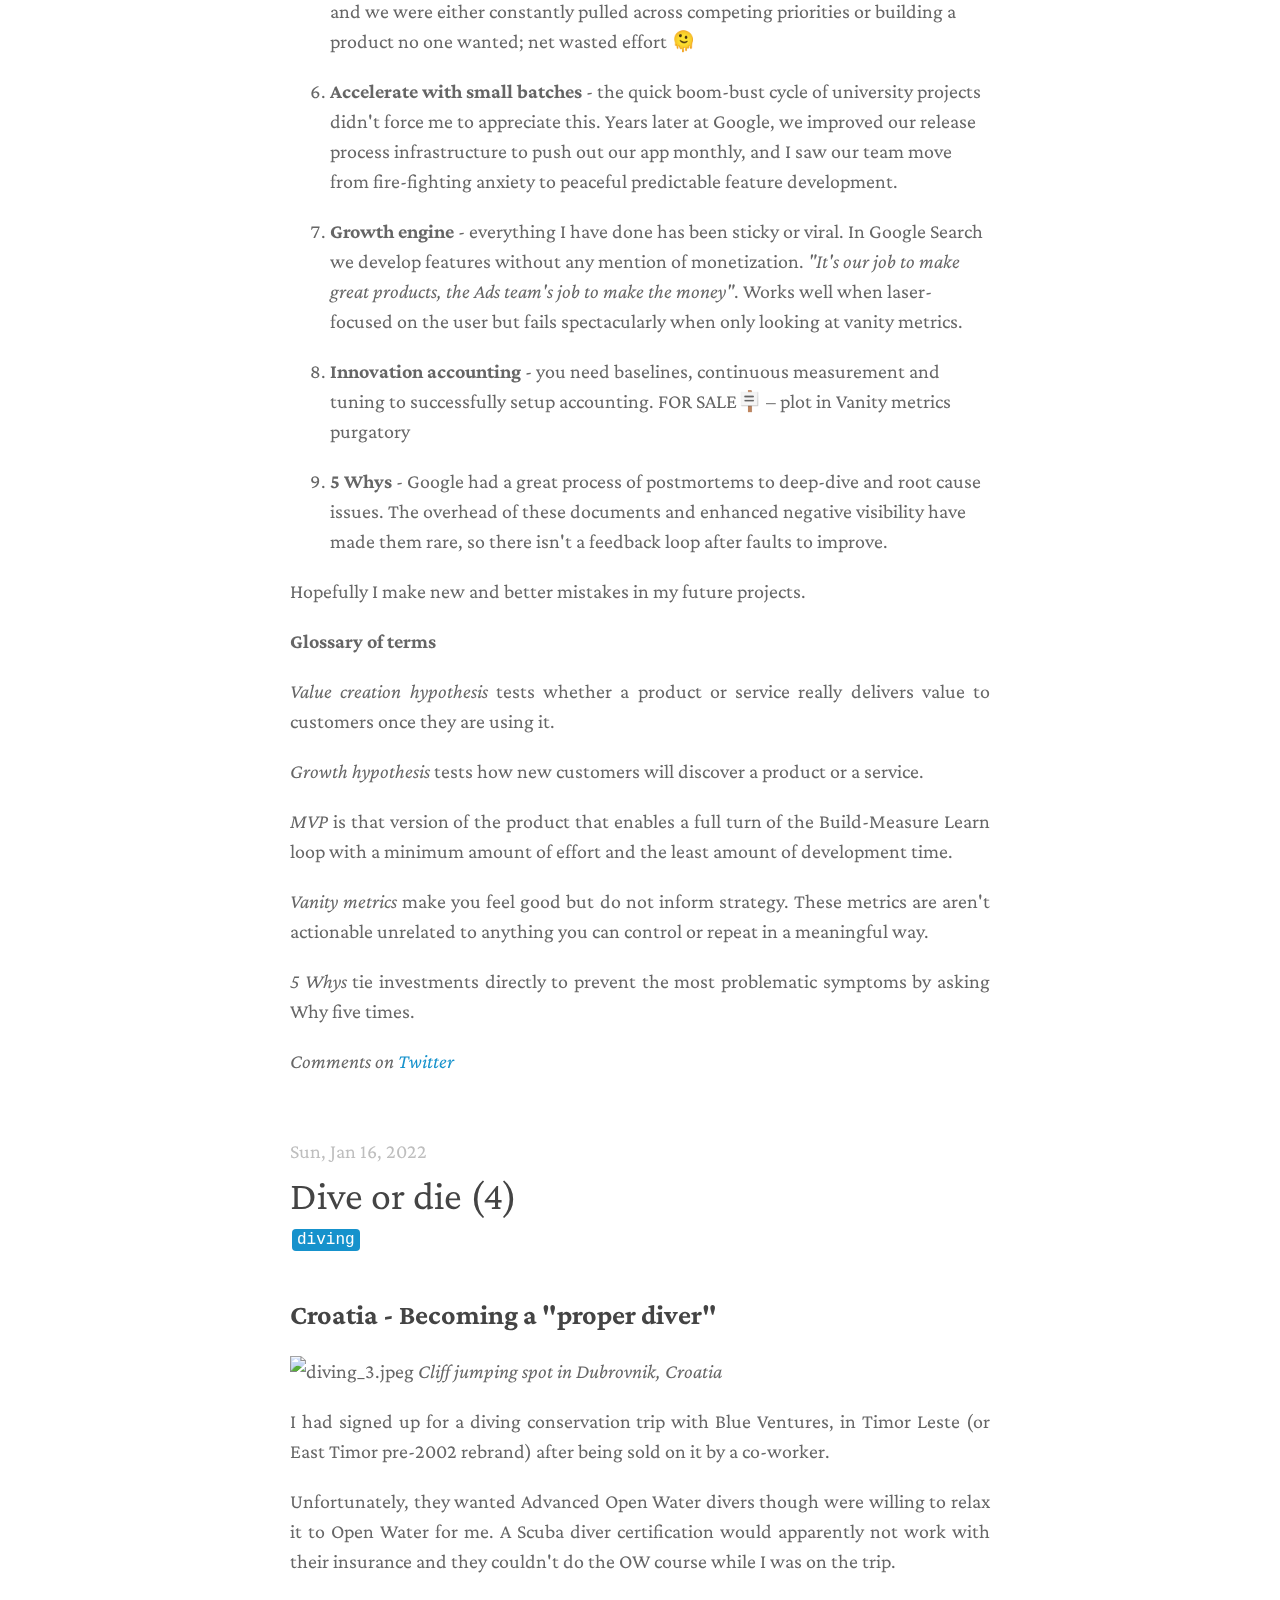
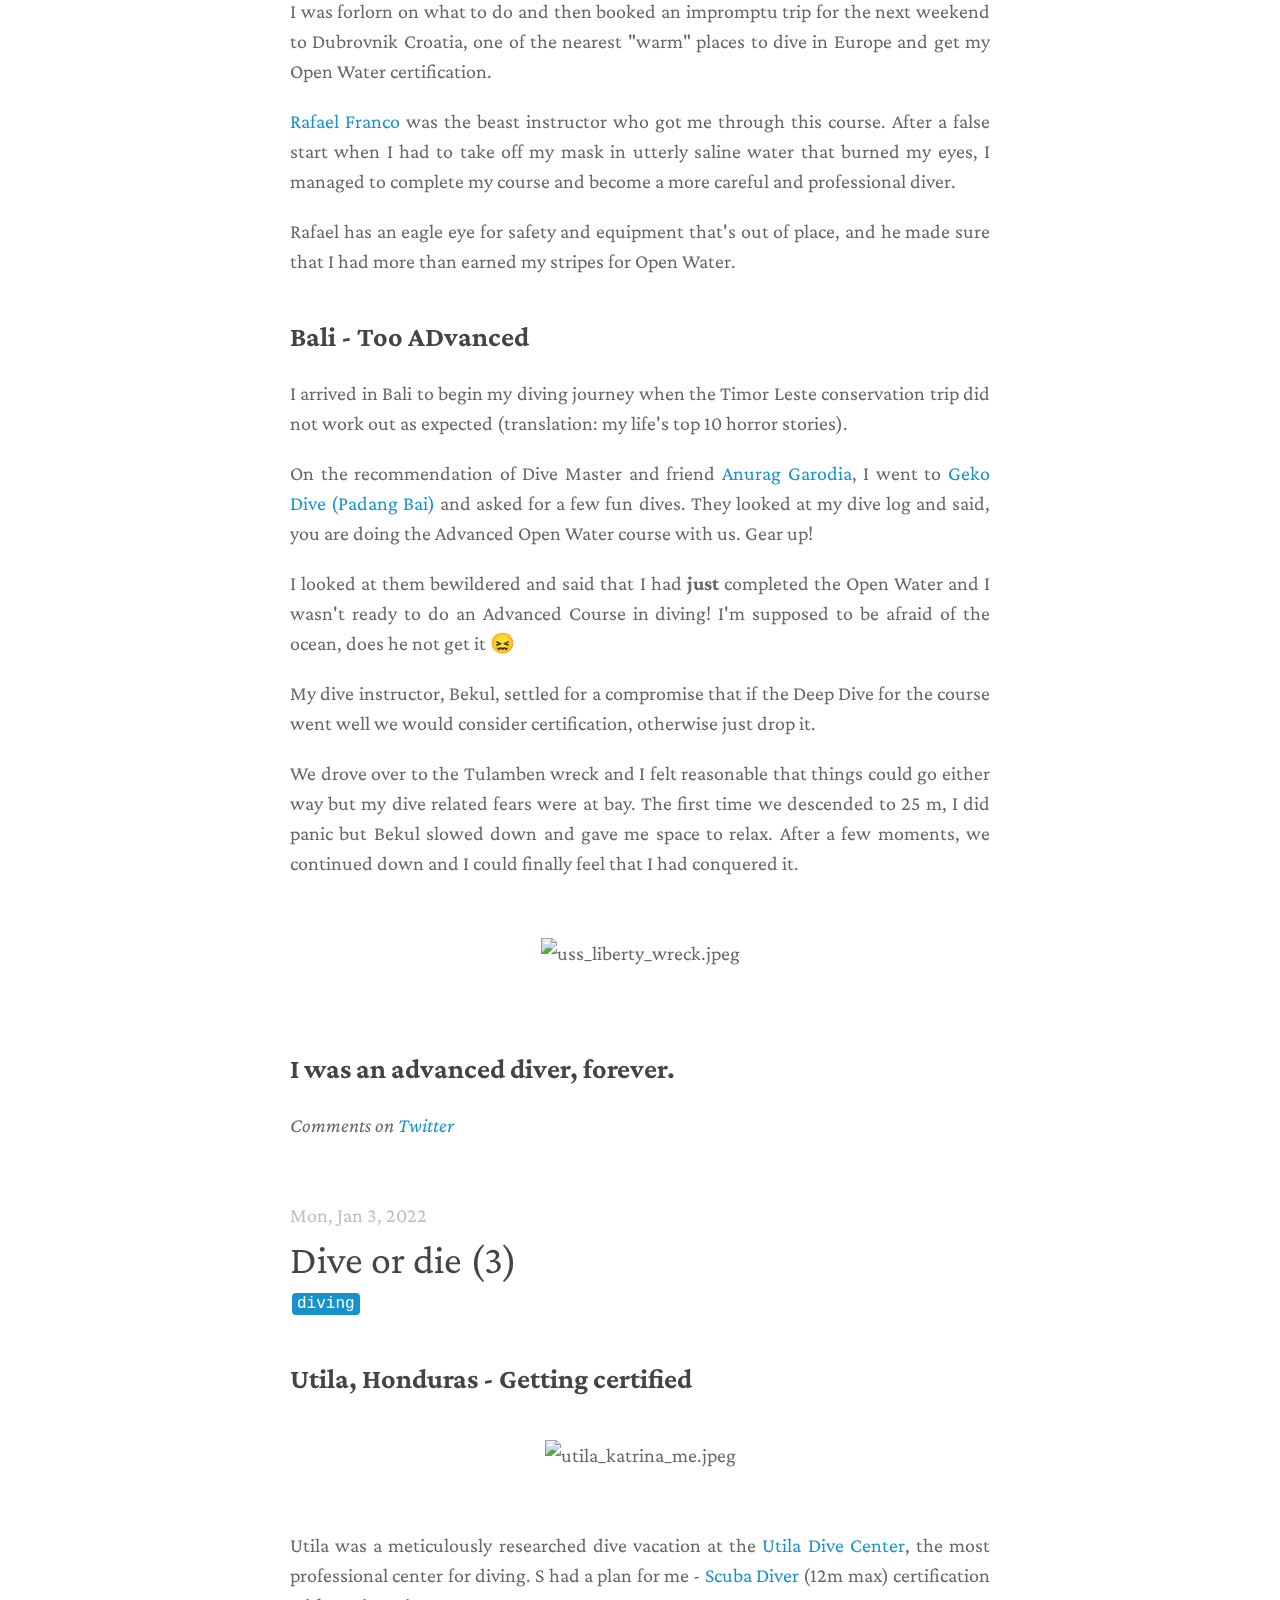
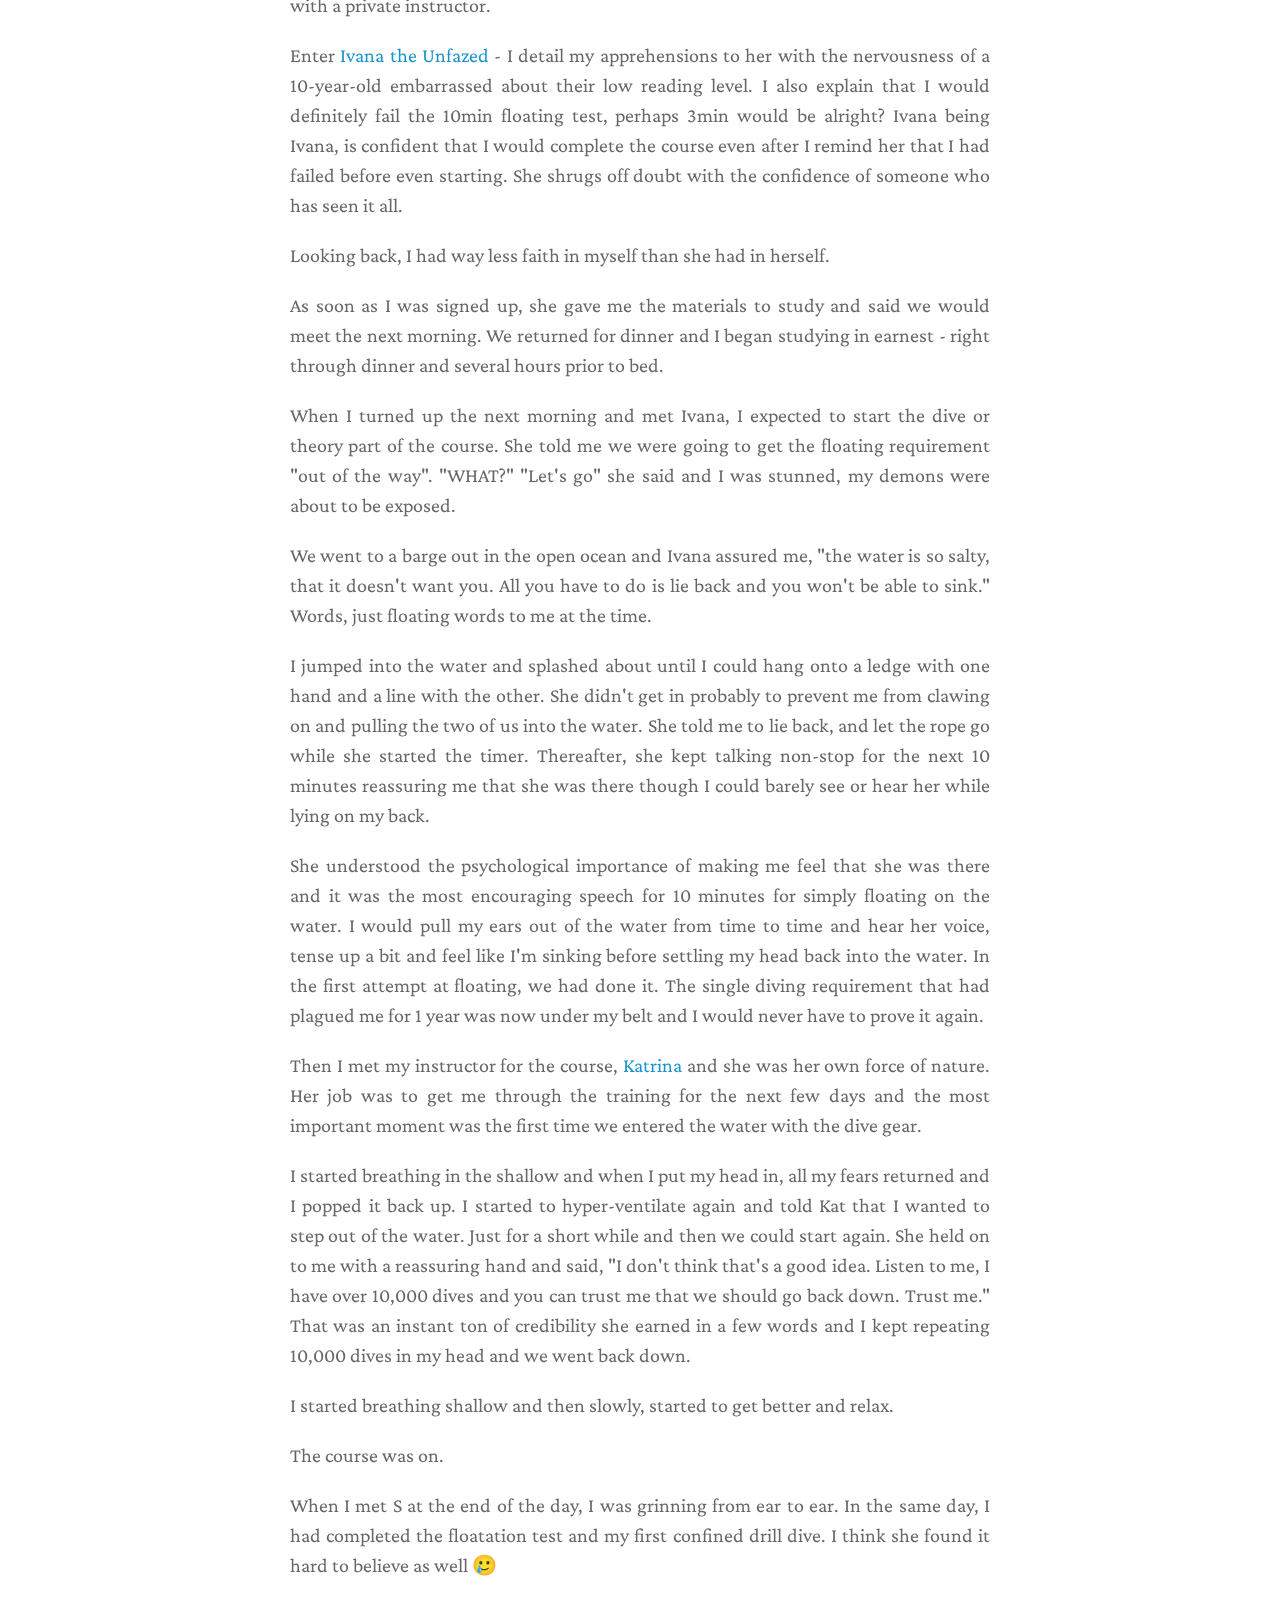
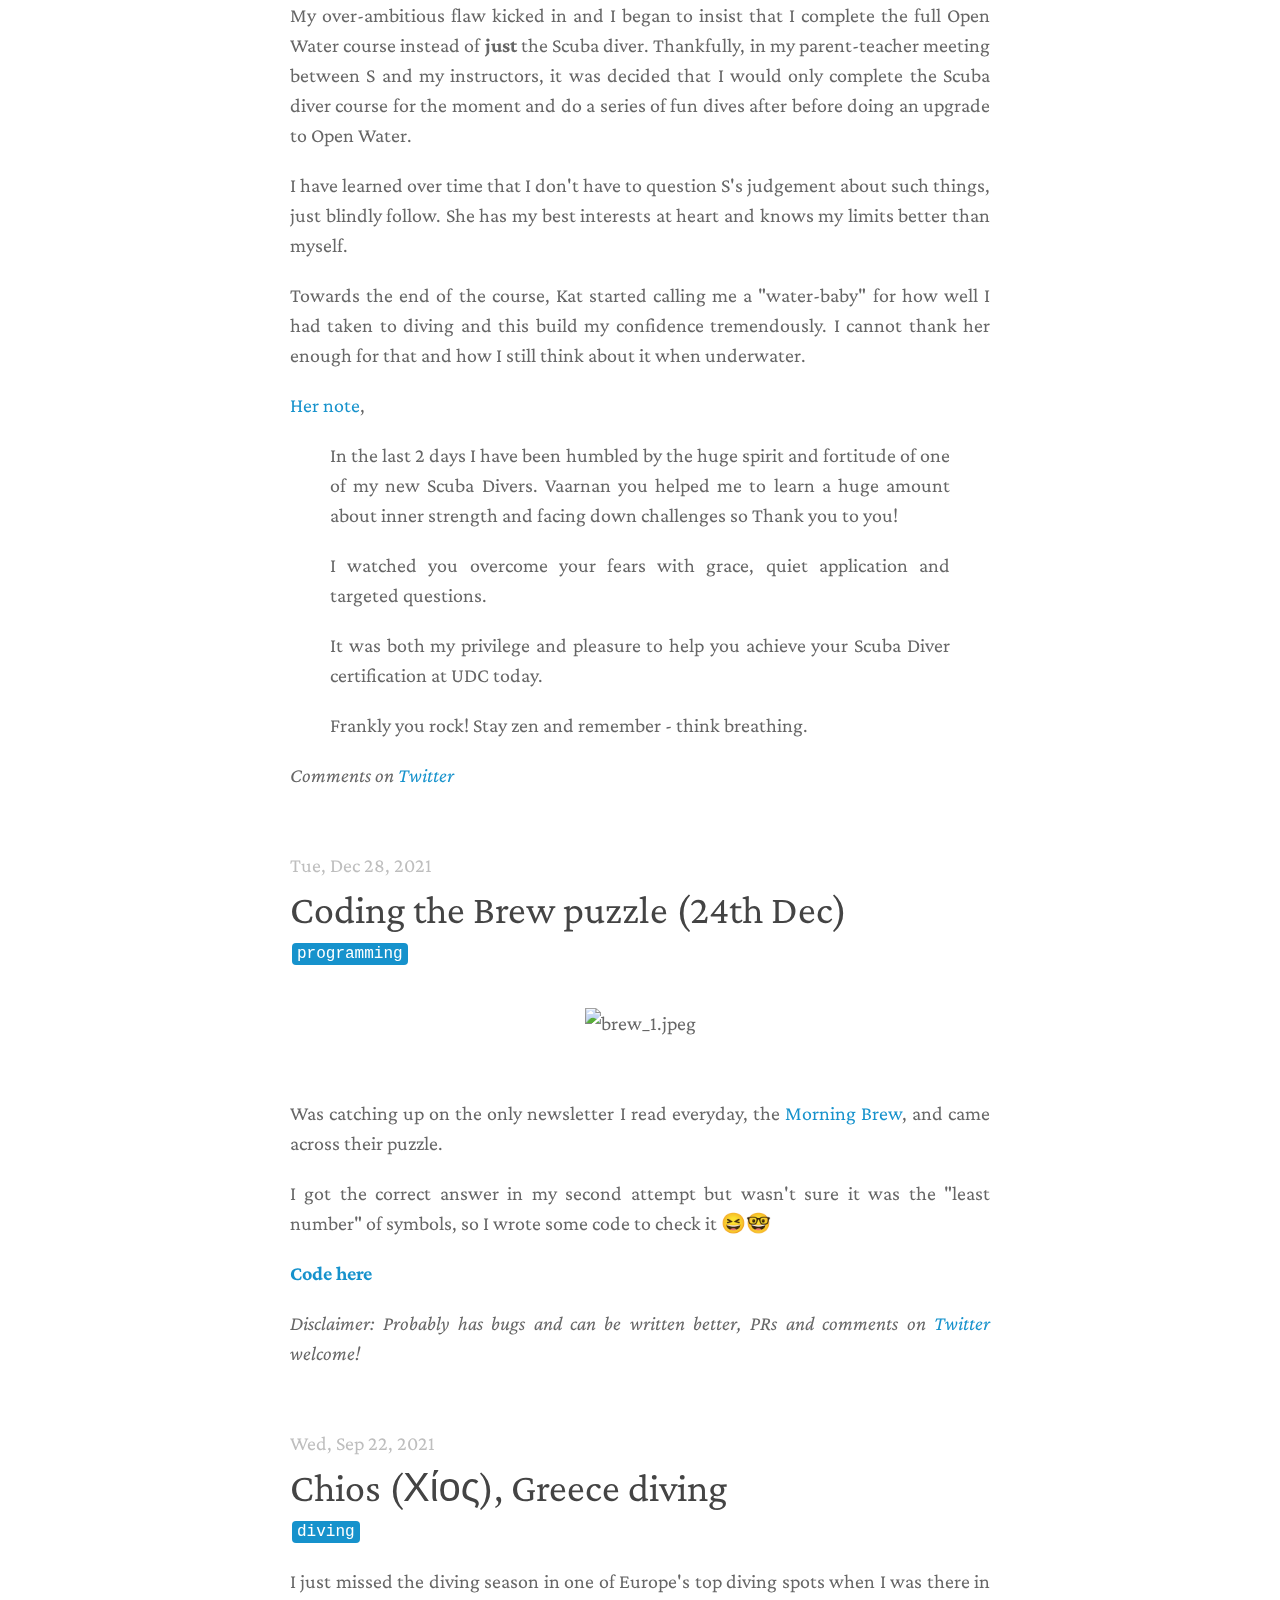
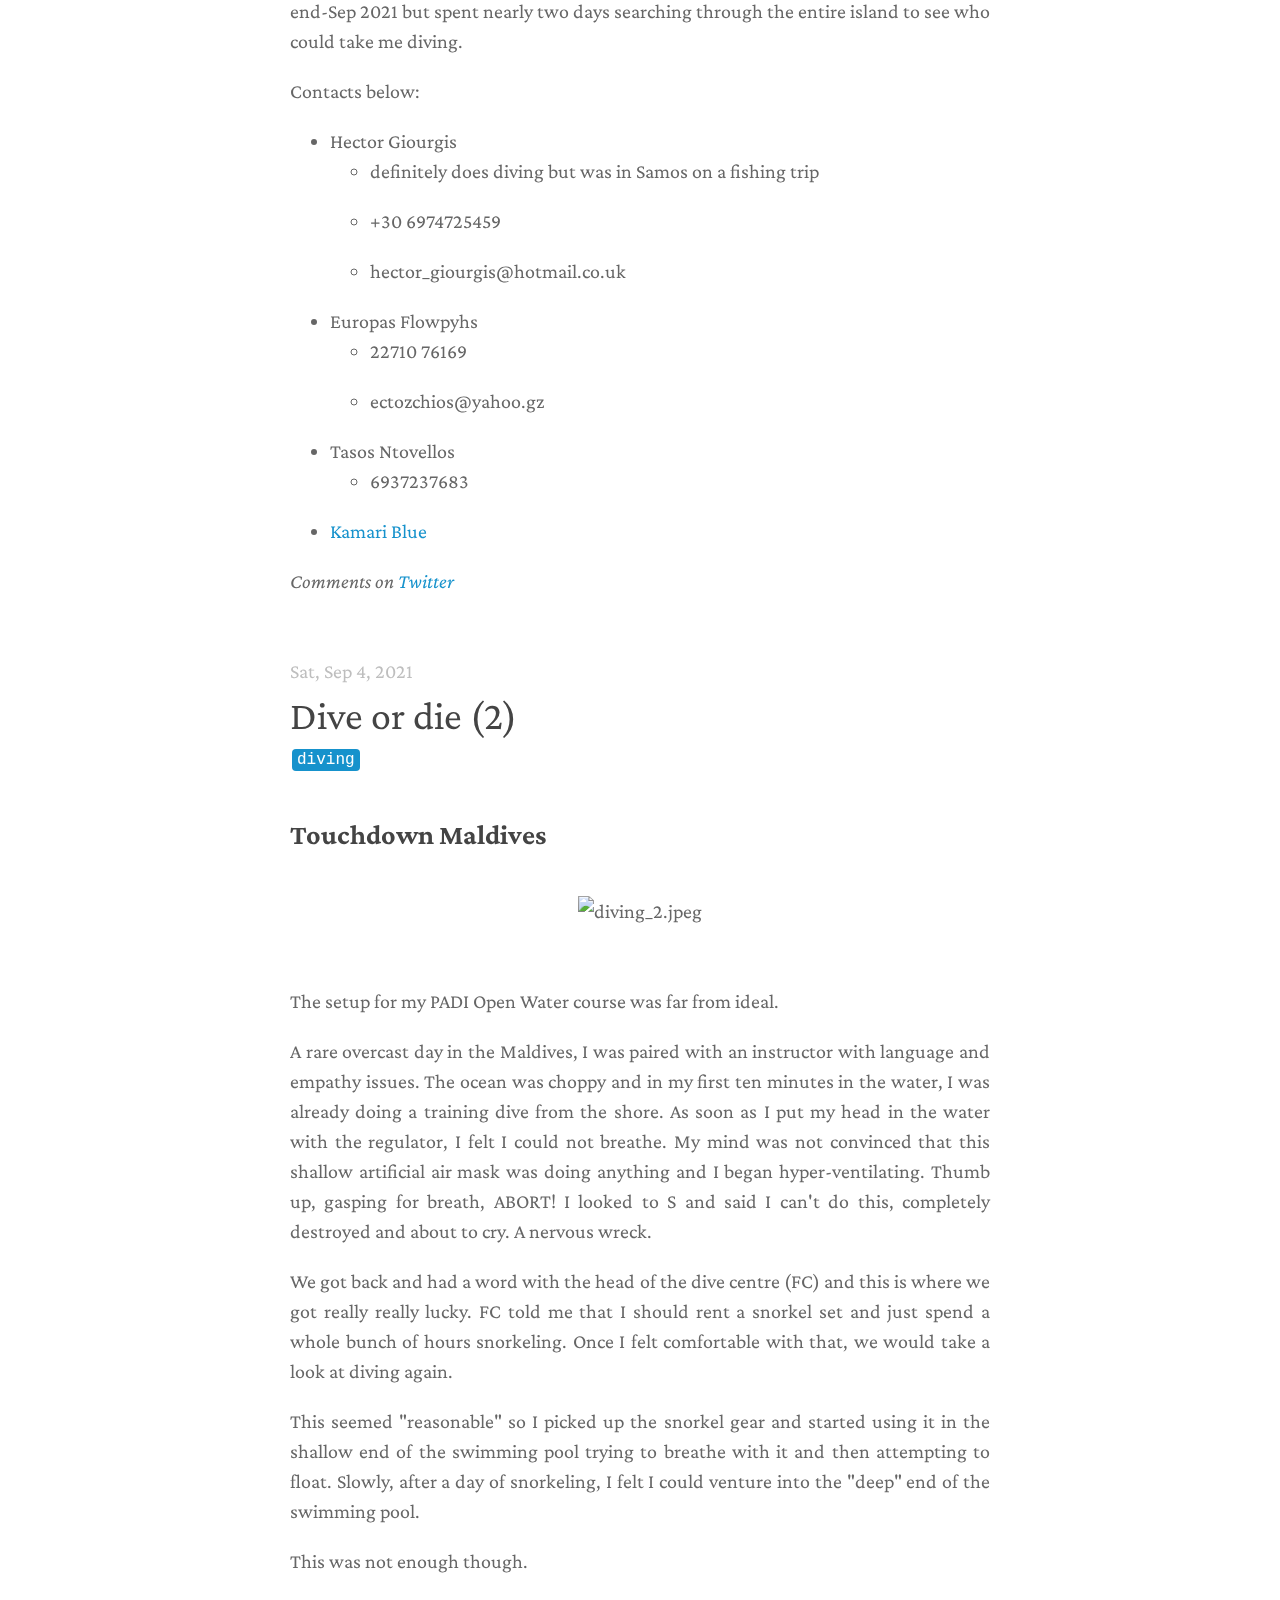
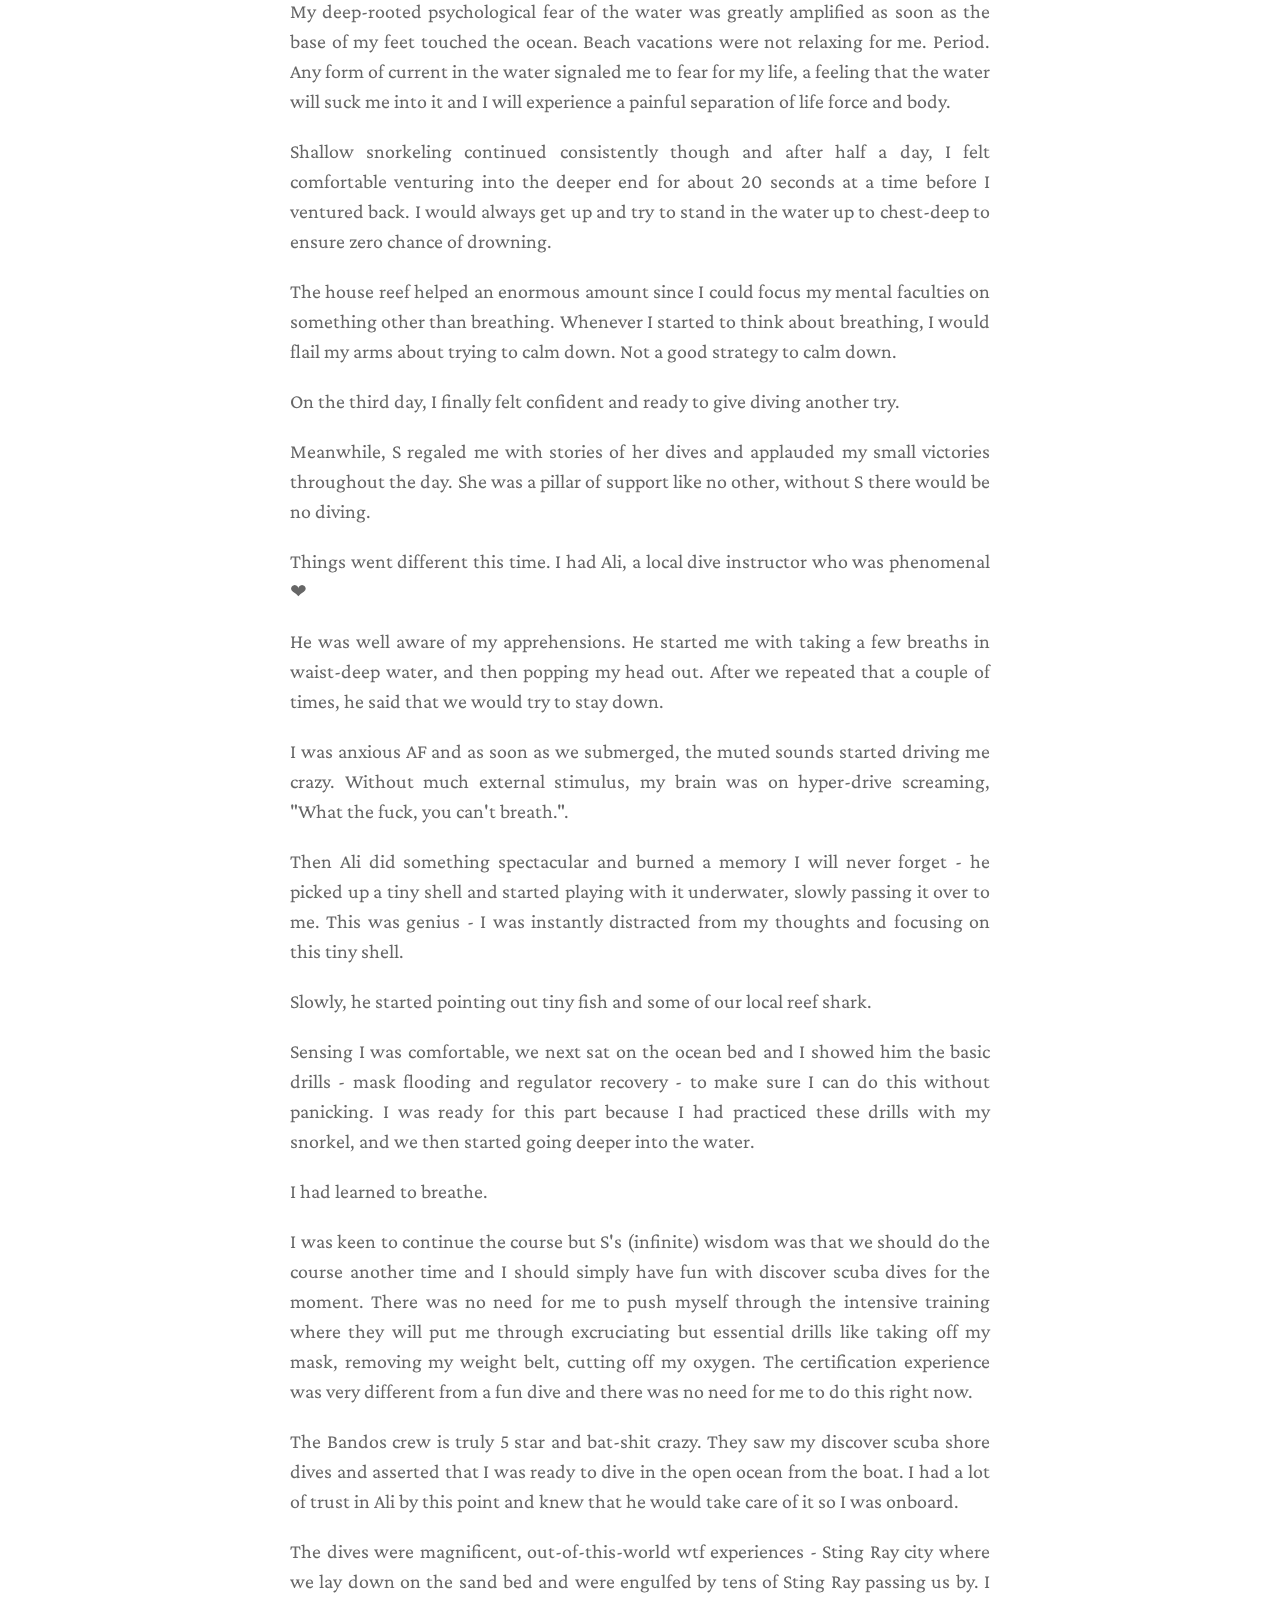
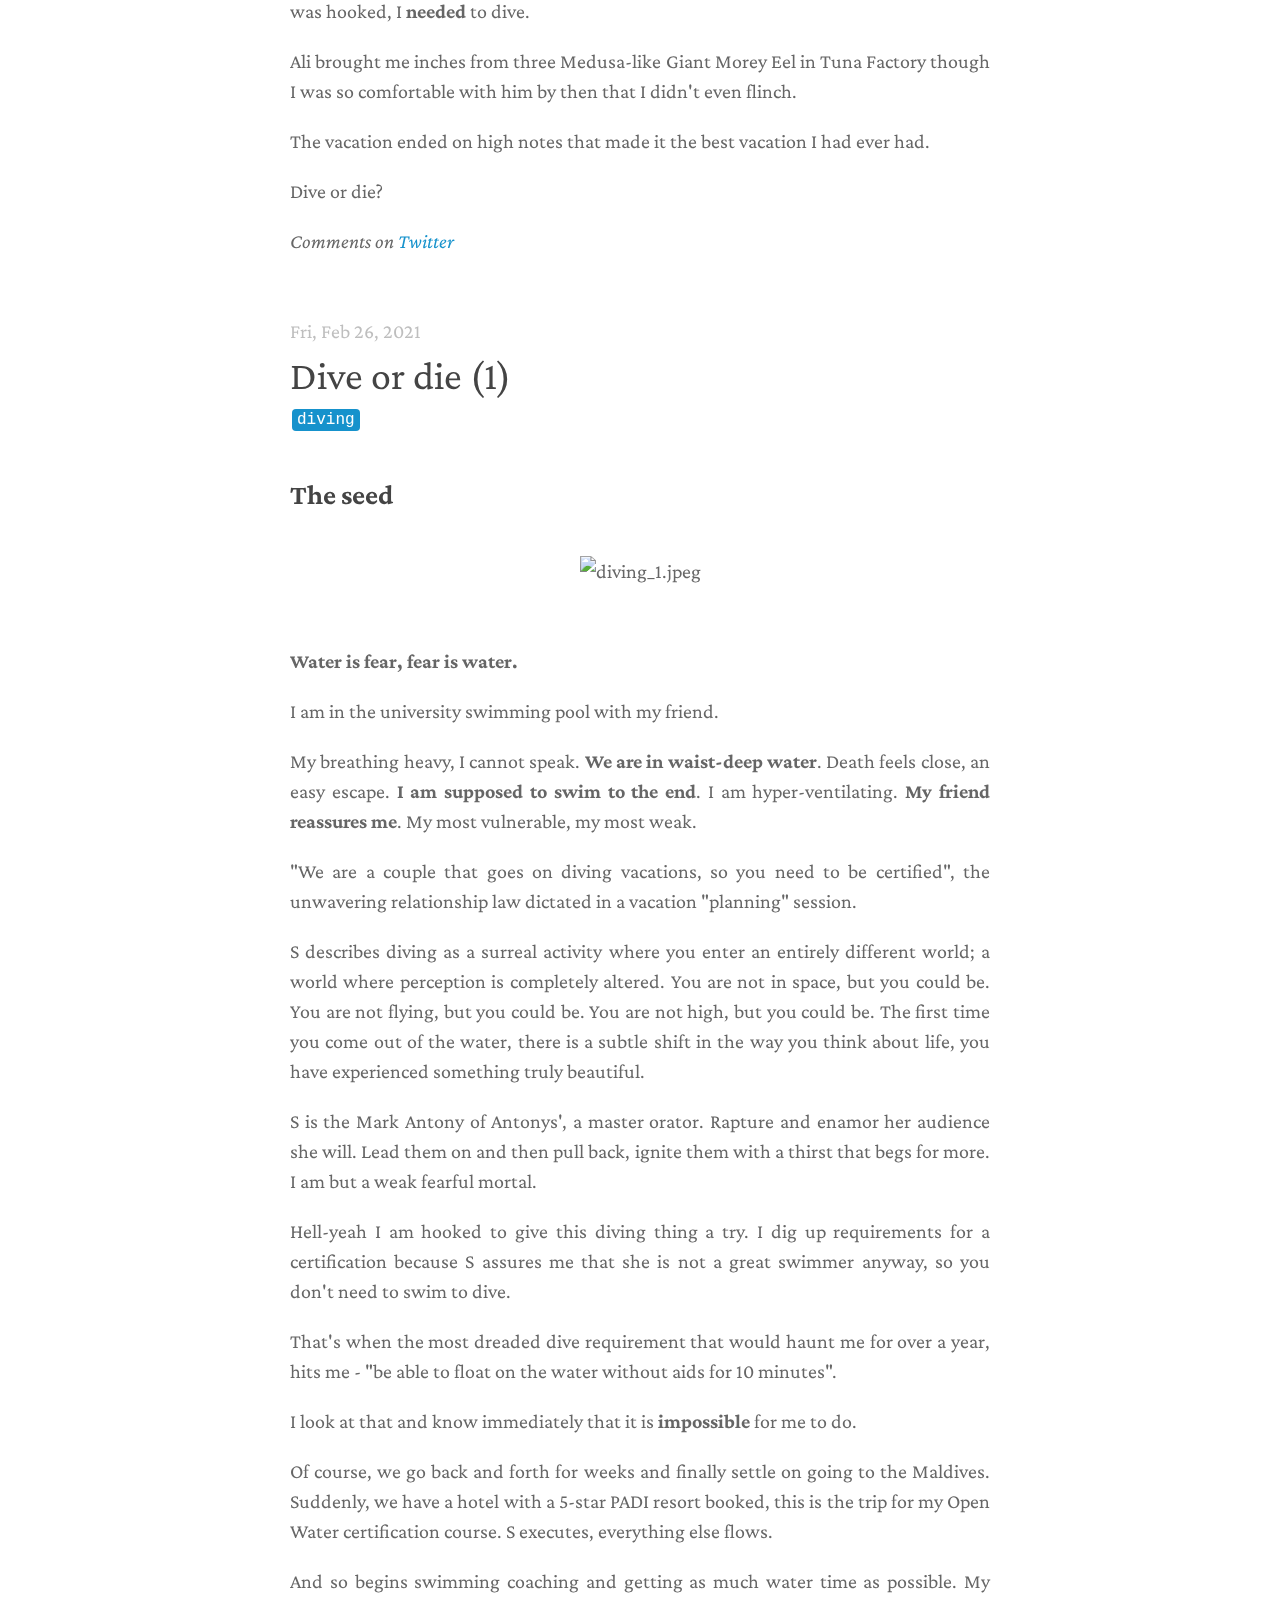
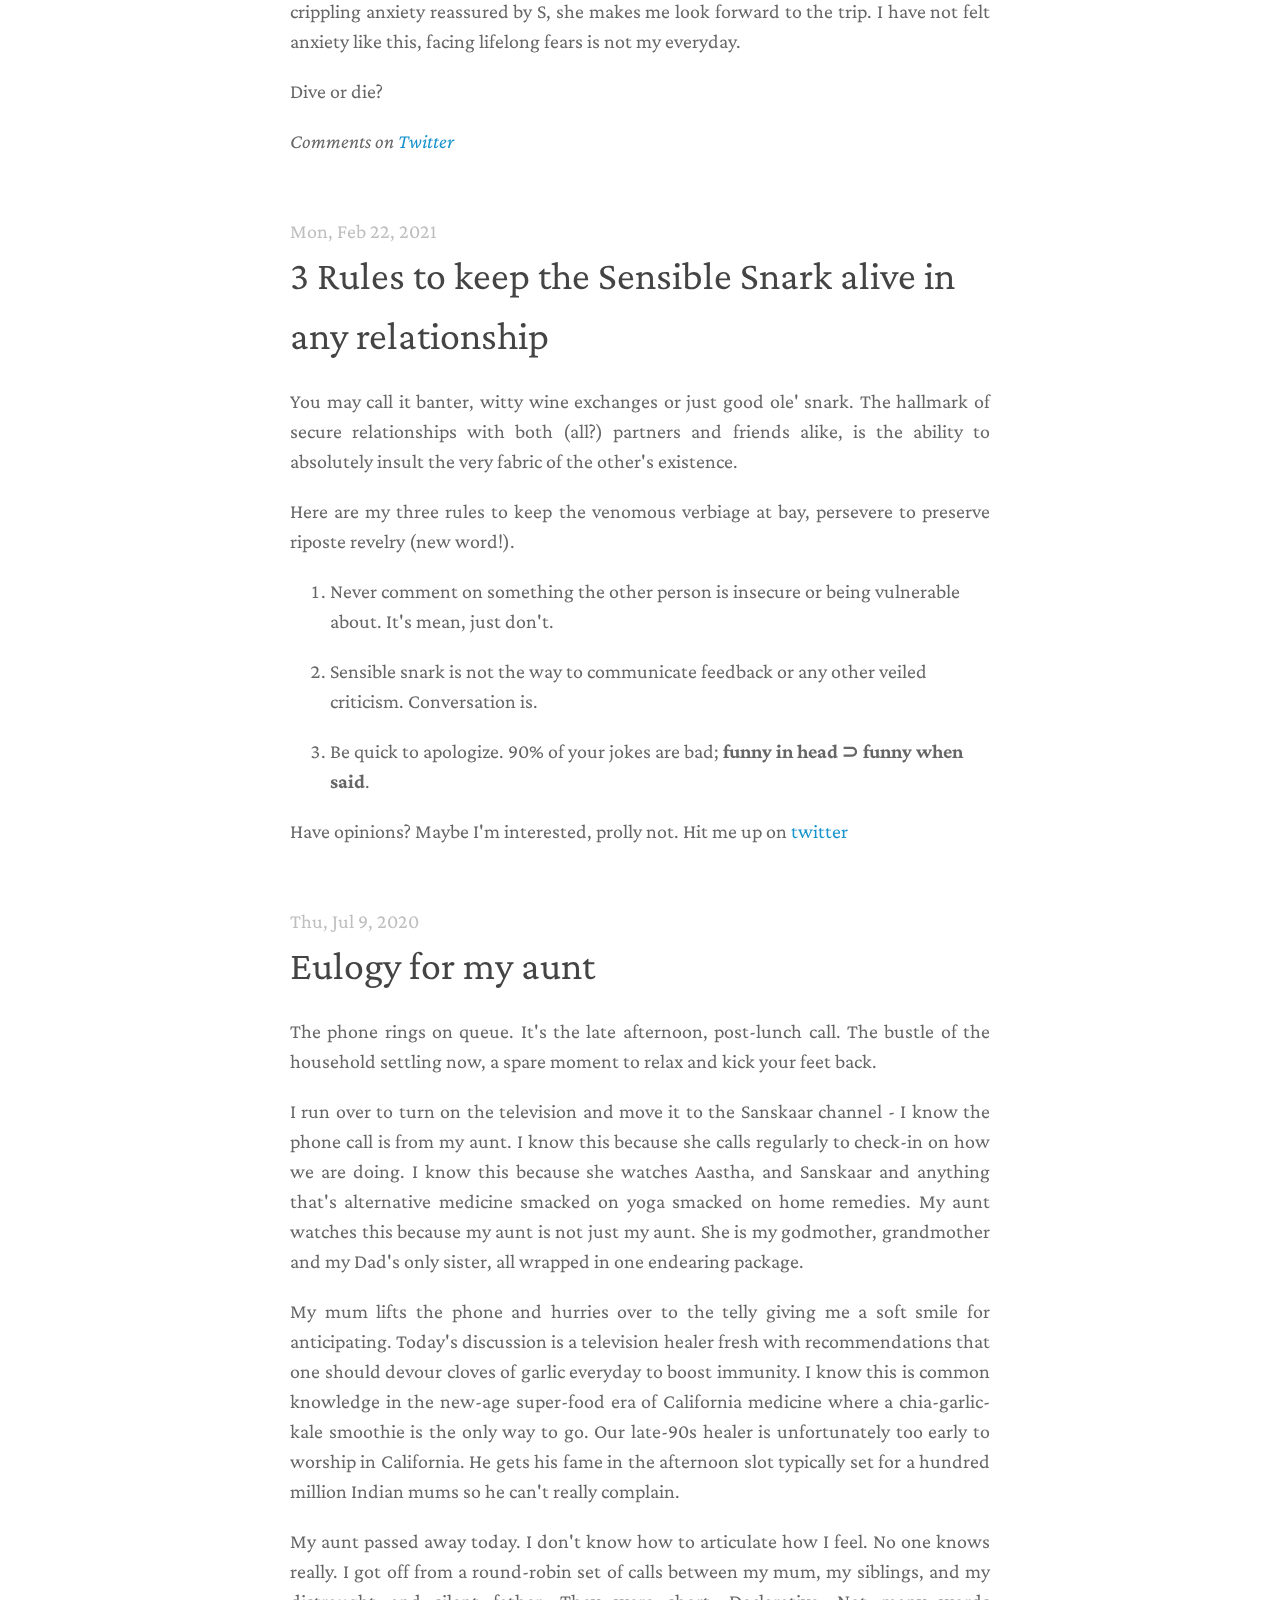
==== commit b2c5ab3e: "re-org value prop and rm extra quote" ====
--- a/index.html
+++ b/index.html
@@ -3,7 +3,7 @@
 "http://www.w3.org/TR/xhtml1/DTD/xhtml1-strict.dtd">
 <html xmlns="http://www.w3.org/1999/xhtml" lang="en" xml:lang="en">
 <head>
-<!-- 2024-05-04 Sat 10:12 -->
+<!-- 2024-05-04 Sat 10:19 -->
 <meta http-equiv="Content-Type" content="text/html;charset=utf-8" />
 <meta name="viewport" content="width=device-width, initial-scale=1" />
 <title>vaarnan@'s blog</title>
@@ -353,11 +353,11 @@
 </p>
 
 
-<blockquote>
-<p>
-<i>Code is read much more often than it is written, so plan accordingly</i> &#x2013; <a href="https://devblogs.microsoft.com/oldnewthing/20070406-00/?p=27343">The Old New Thing</a>
-</p>
-</blockquote>
+<ul class="org-ul">
+<li>Code reviews <i><b>reduce fire-fighting</b></i></li>
+<li>Code reviews encourage <i><b>consistency and predictability</b></i></li>
+<li>Code reviews foster <i><b>collaboration and culture</b></i></li>
+</ul>
 
 <p>
 I have been breaking systems for a long time, and written code for an even longer time. I have seen bugs like hidden rocks on an endless stream of runnable prose.
@@ -3181,7 +3181,7 @@
 </div>
 <div id="postamble" class="status">
 <p class="author">Author: Vaarnan Drolia</p>
-<p class="date">Created: 2024-05-04 Sat 10:12</p>
+<p class="date">Created: 2024-05-04 Sat 10:19</p>
 <p class="validation"><a href="https://validator.w3.org/check?uri=referer">Validate</a></p>
 </div>
 </body>
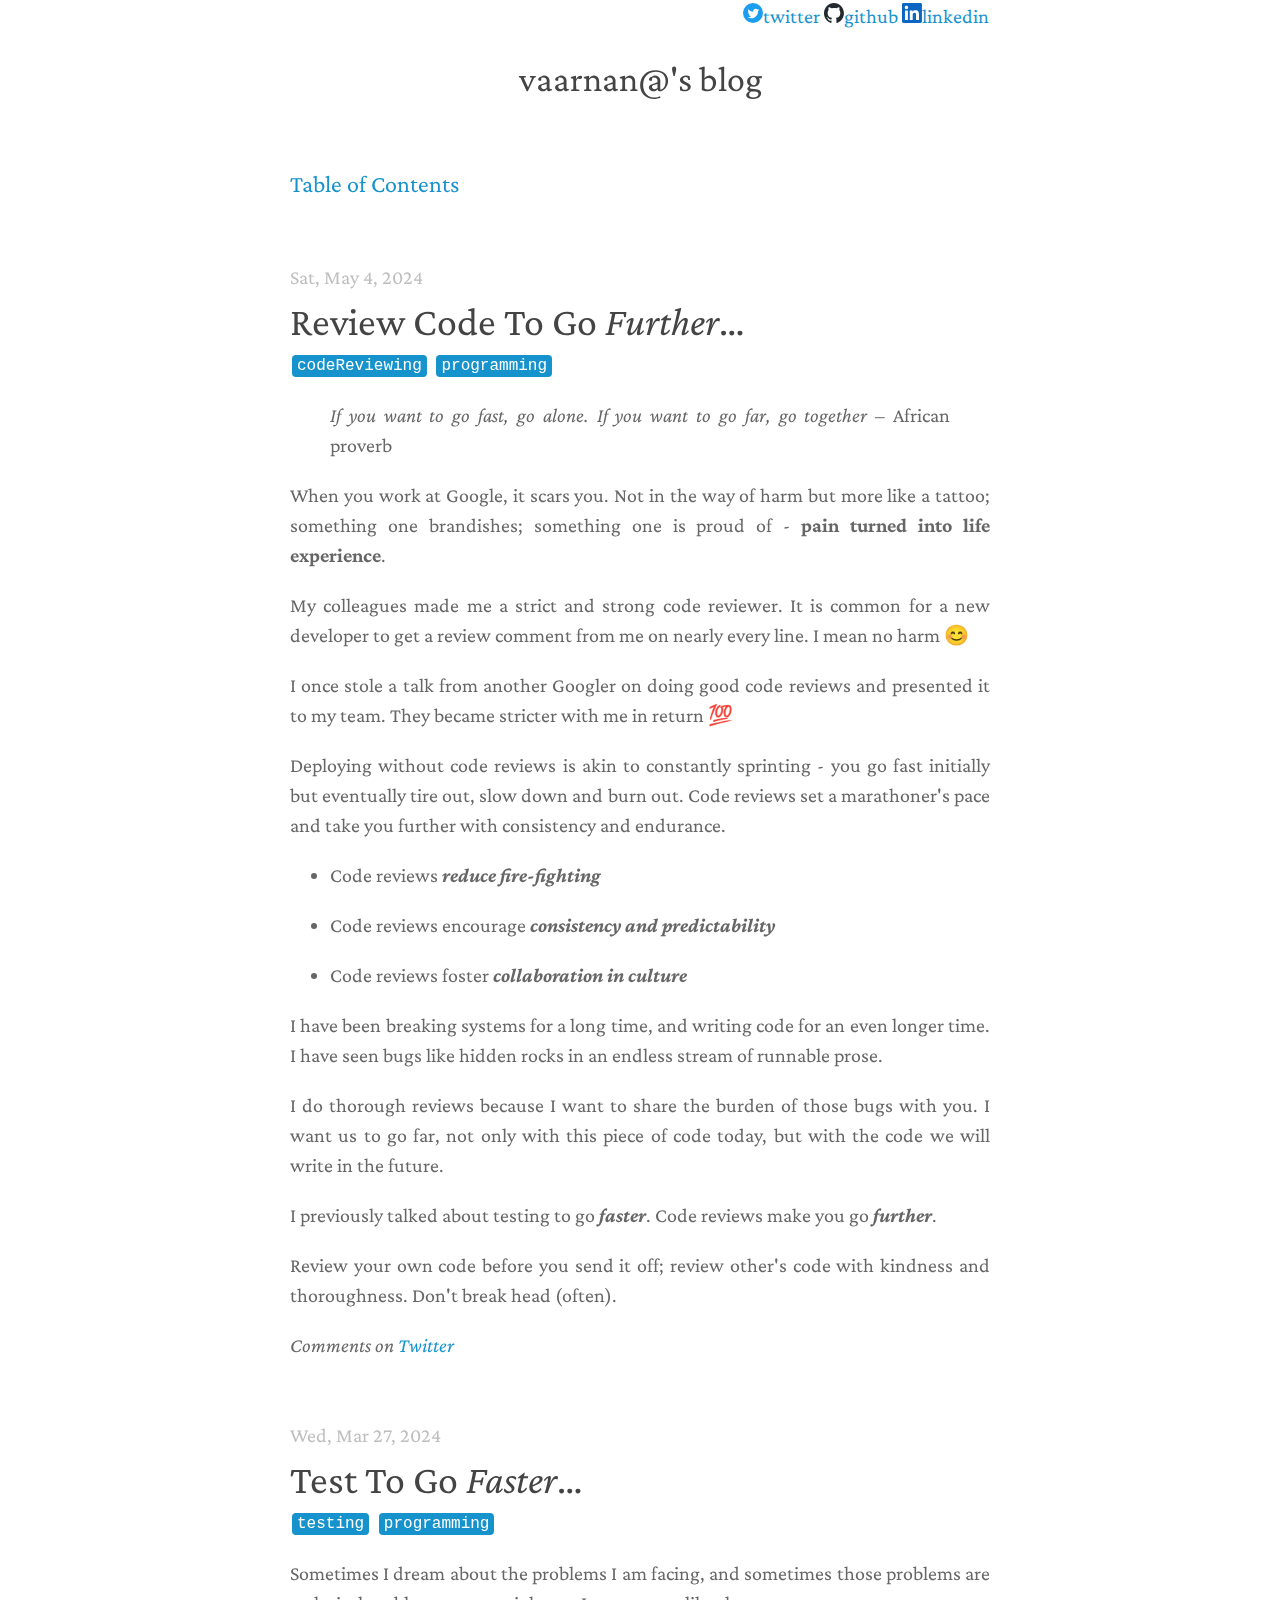
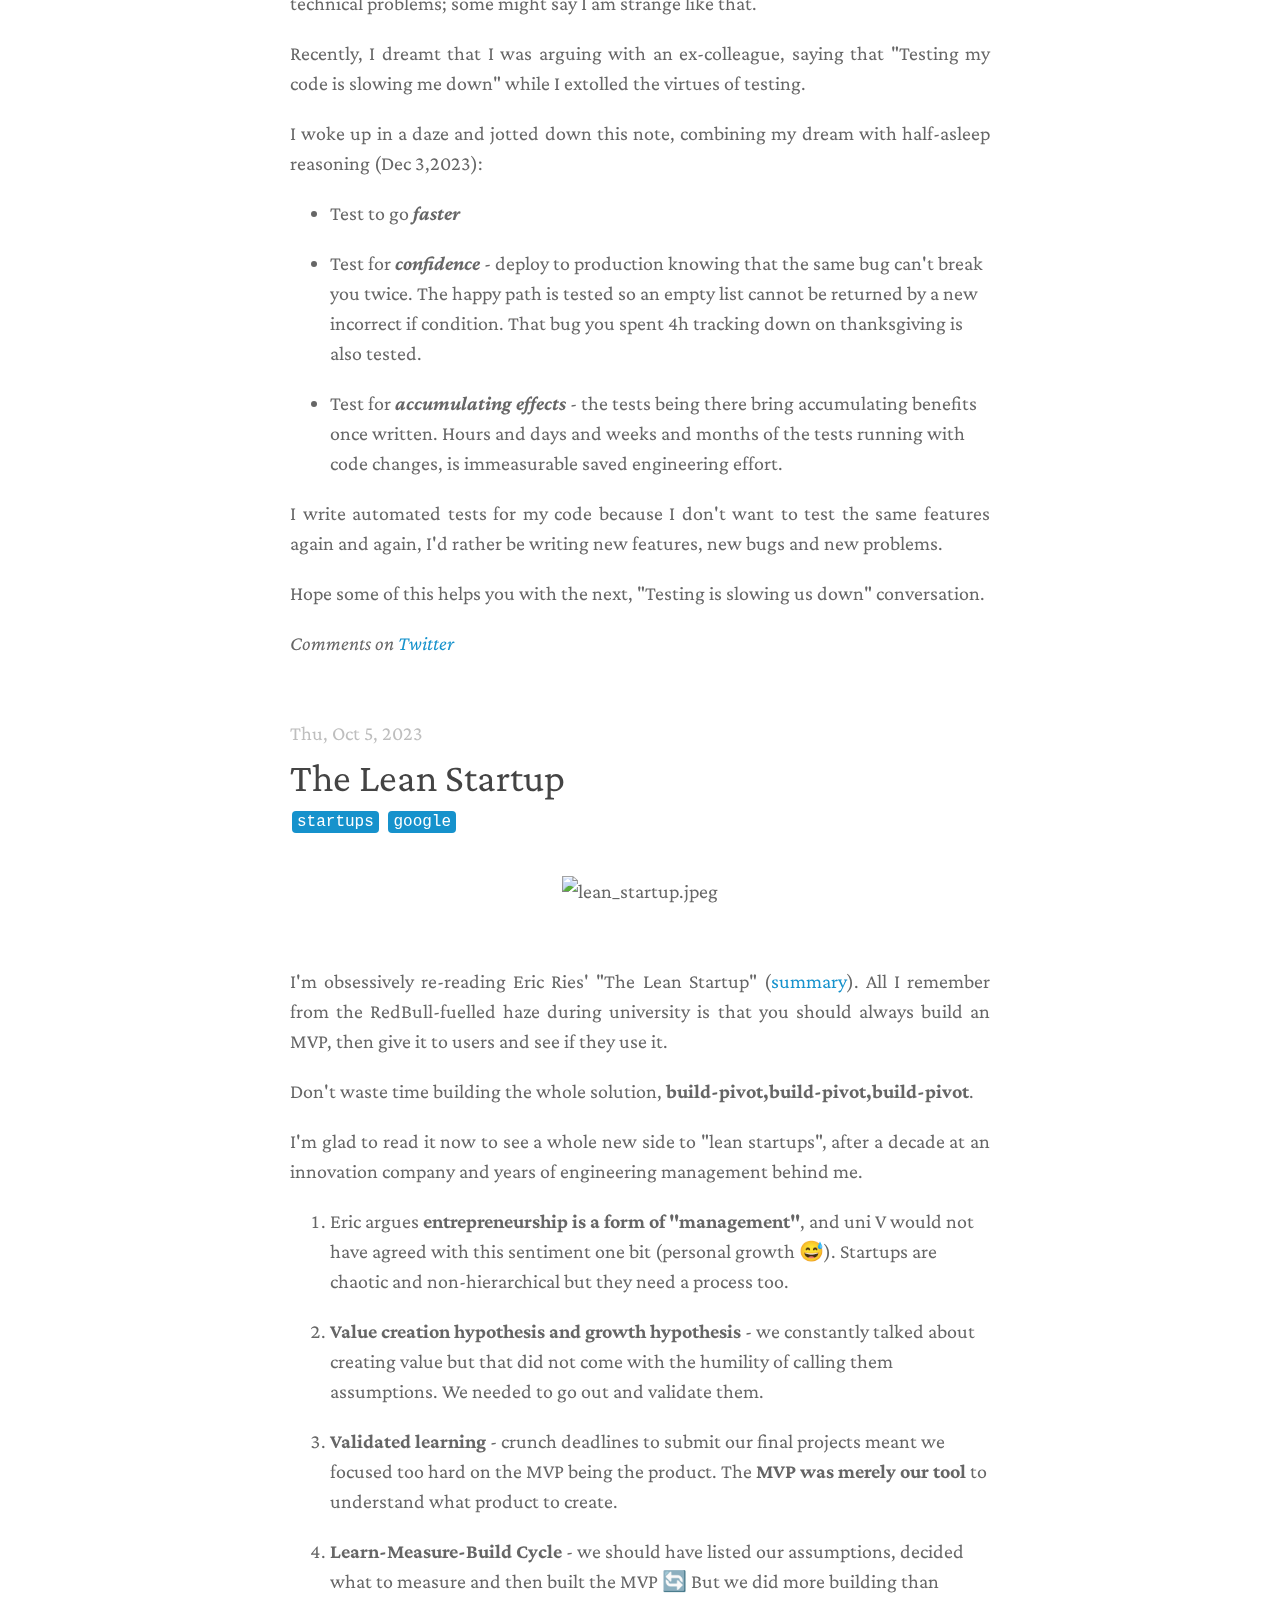
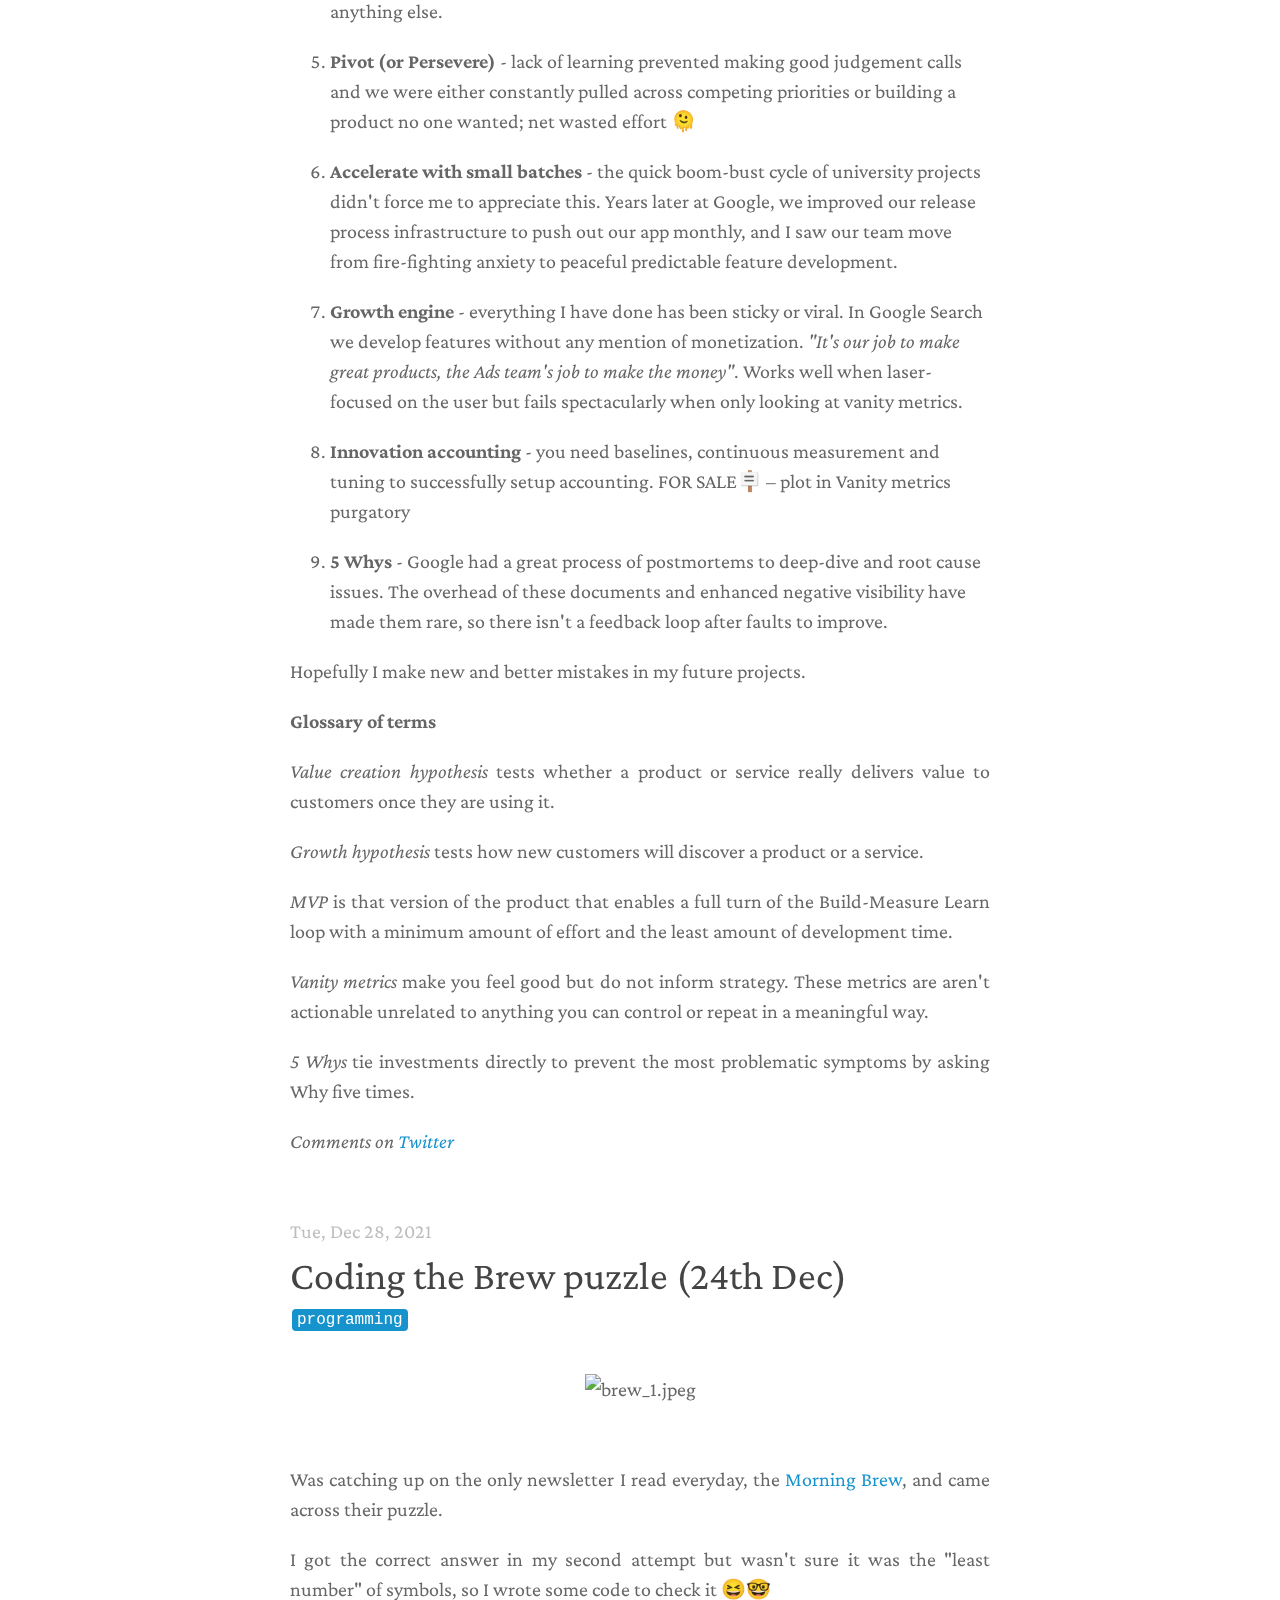
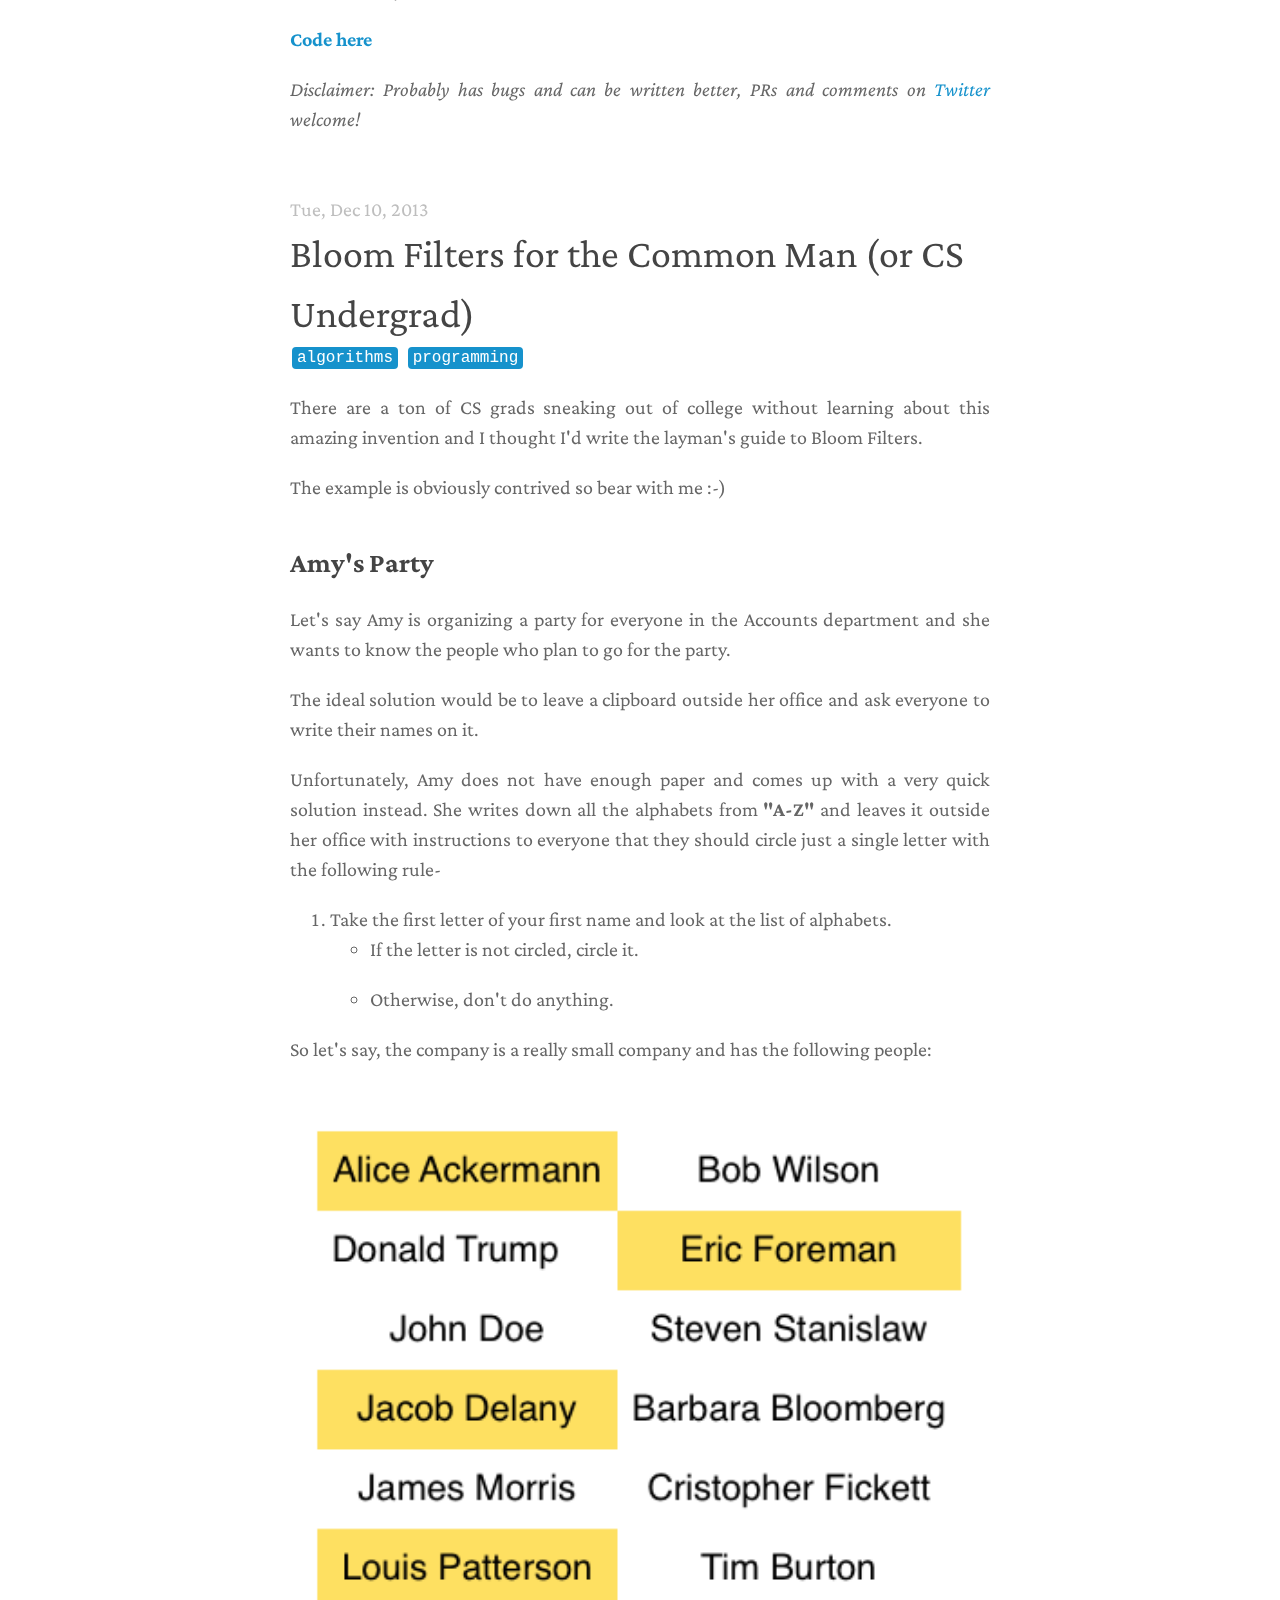
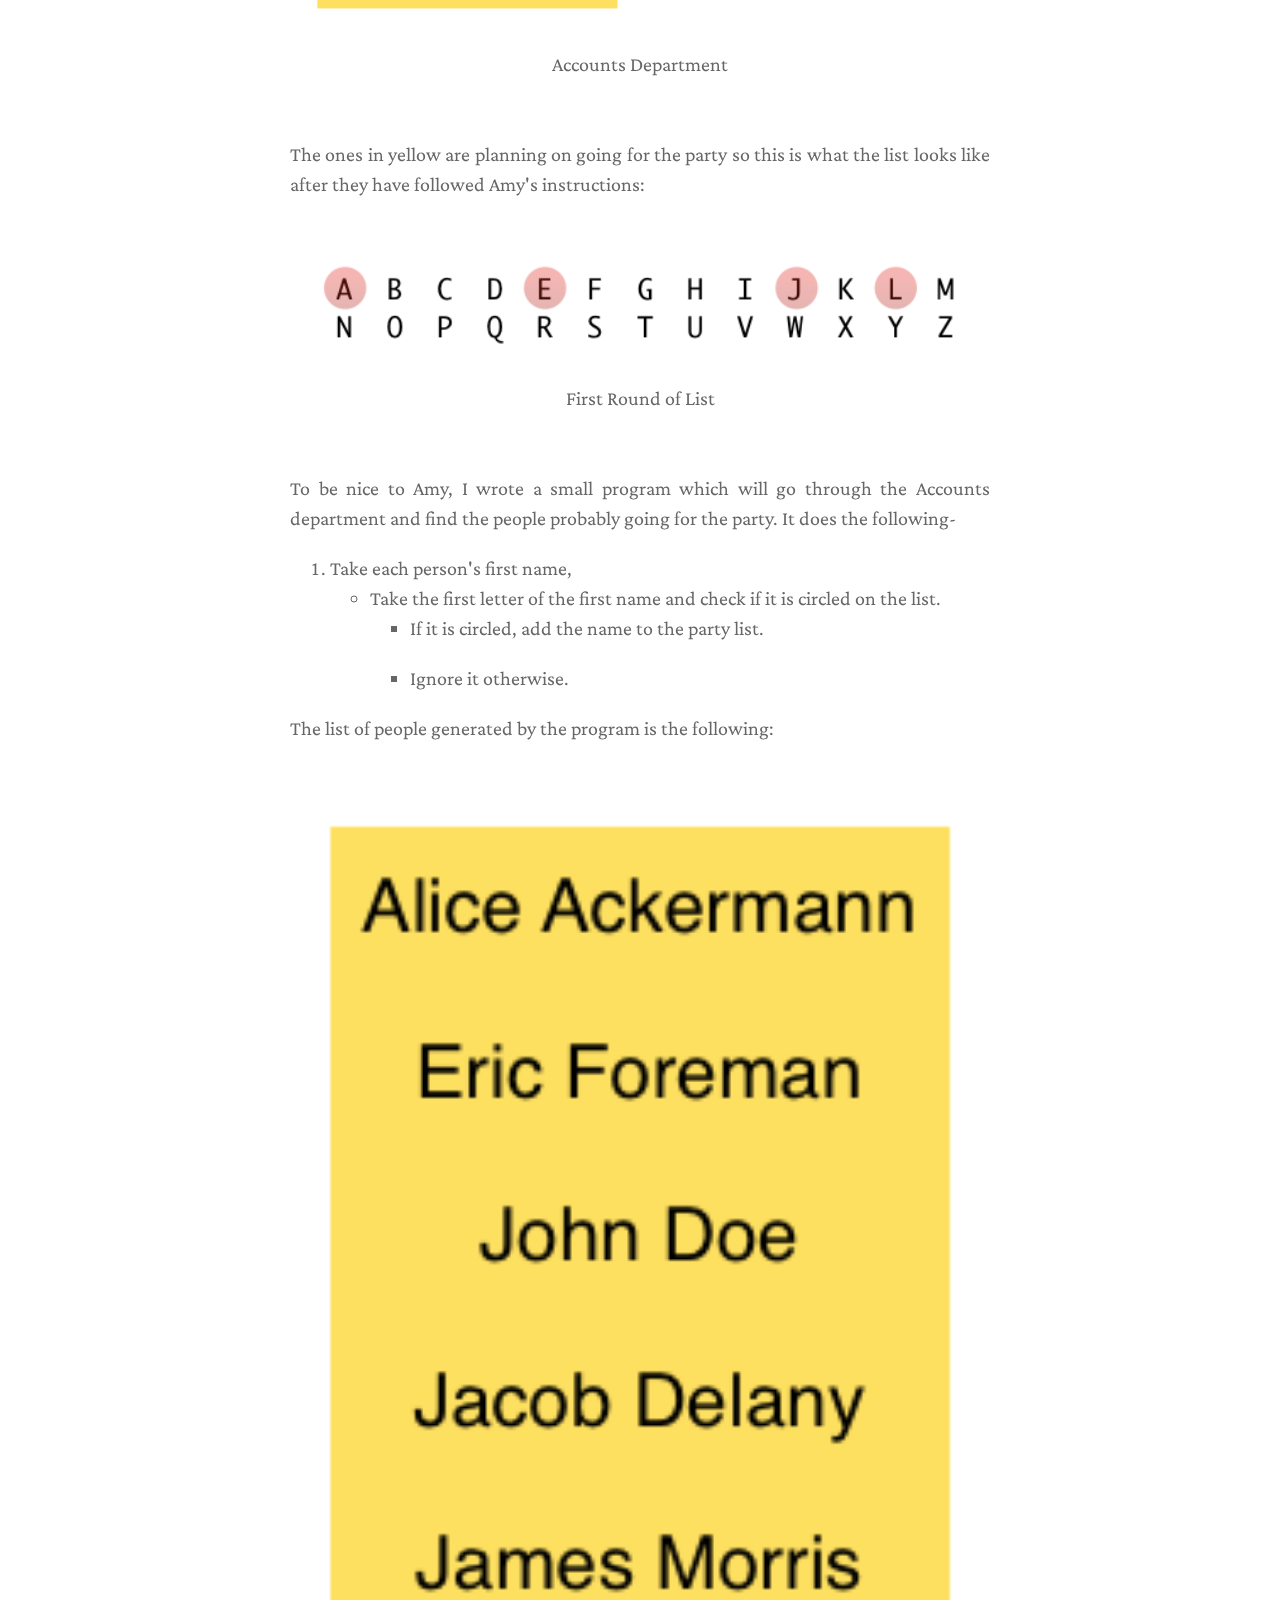
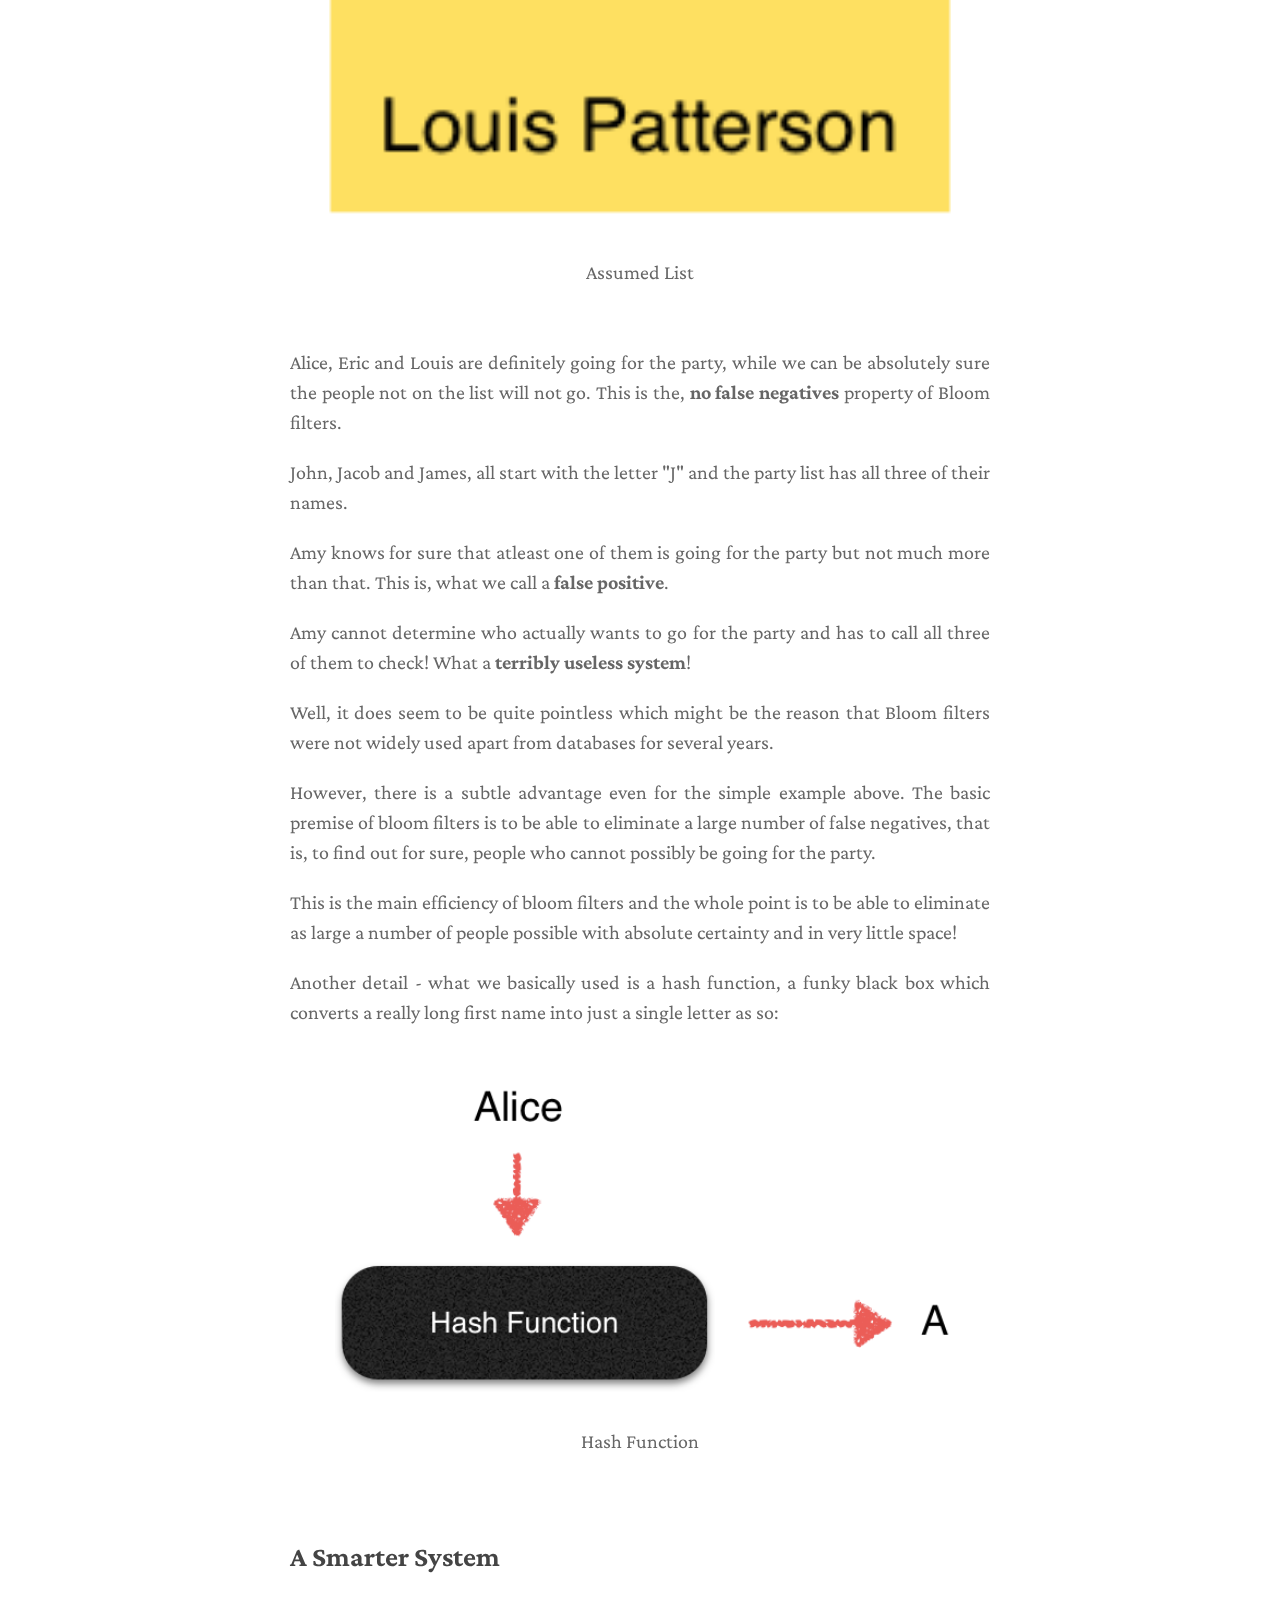
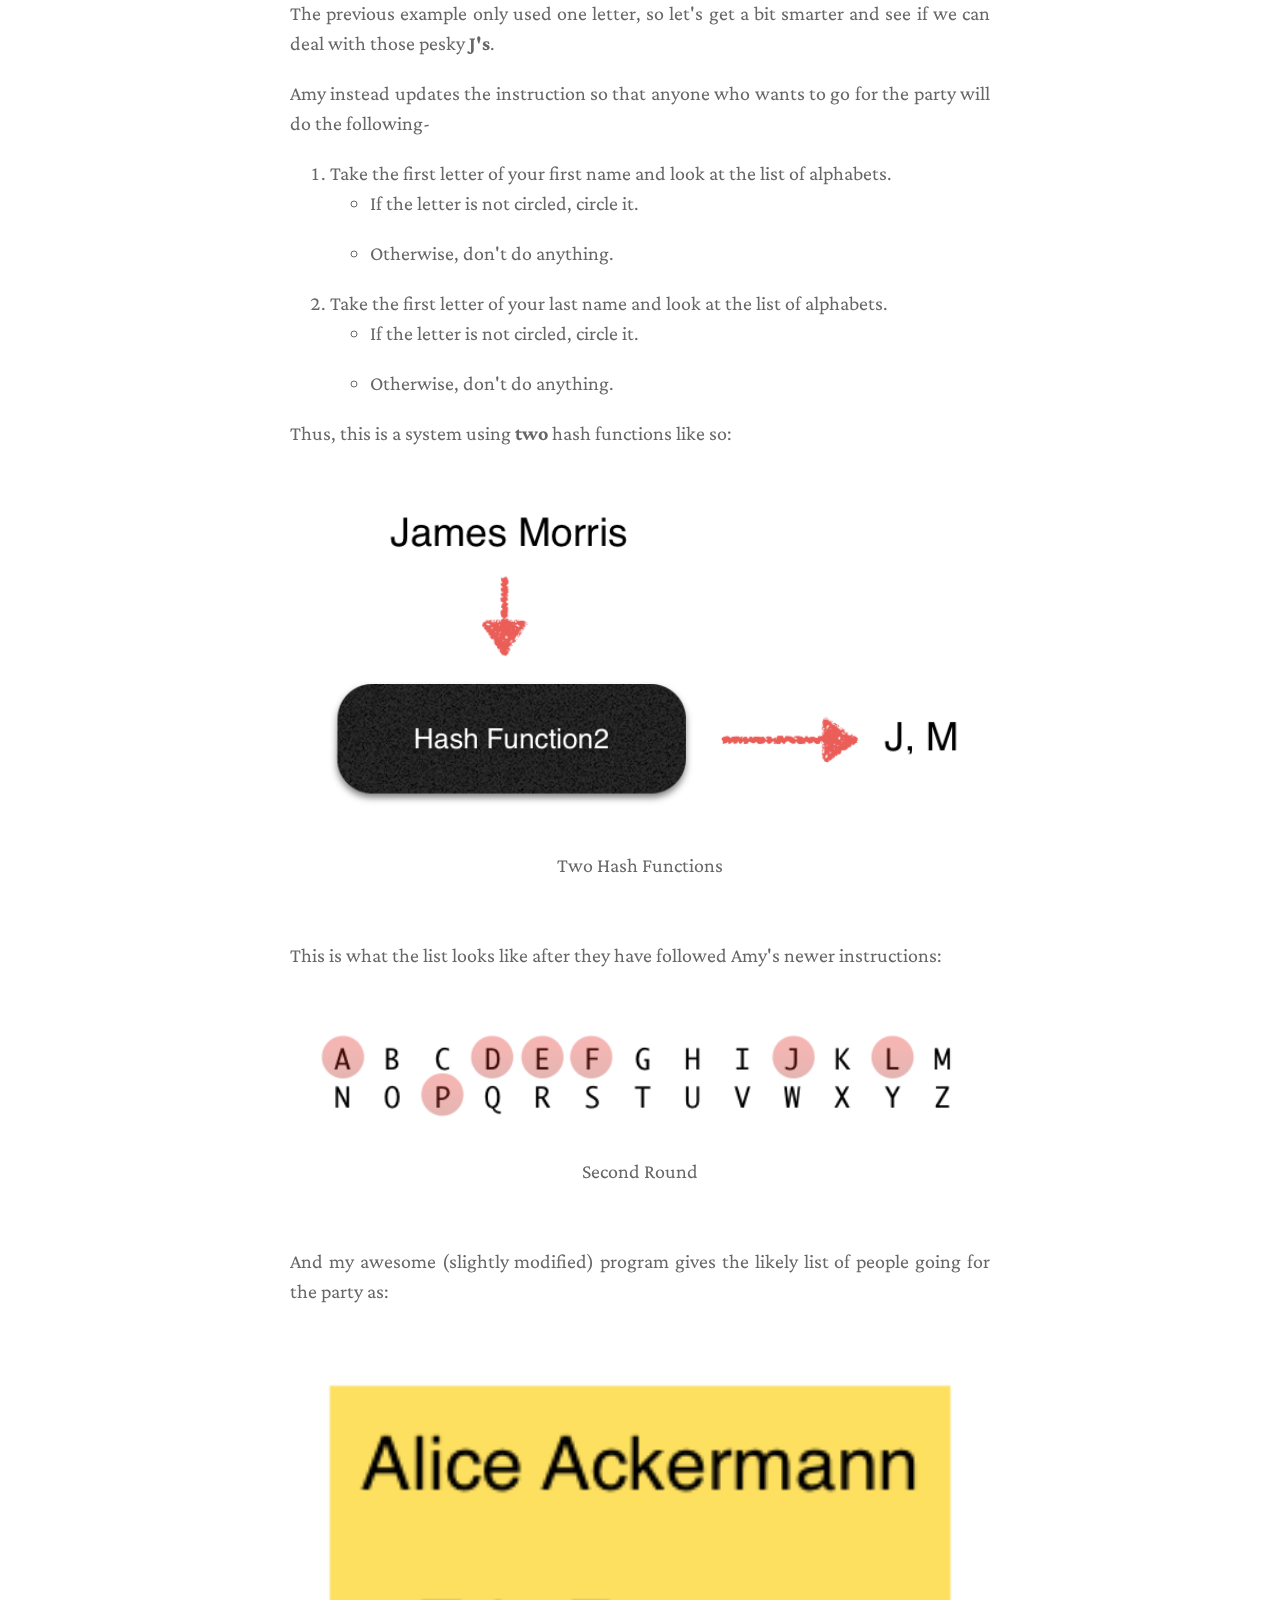
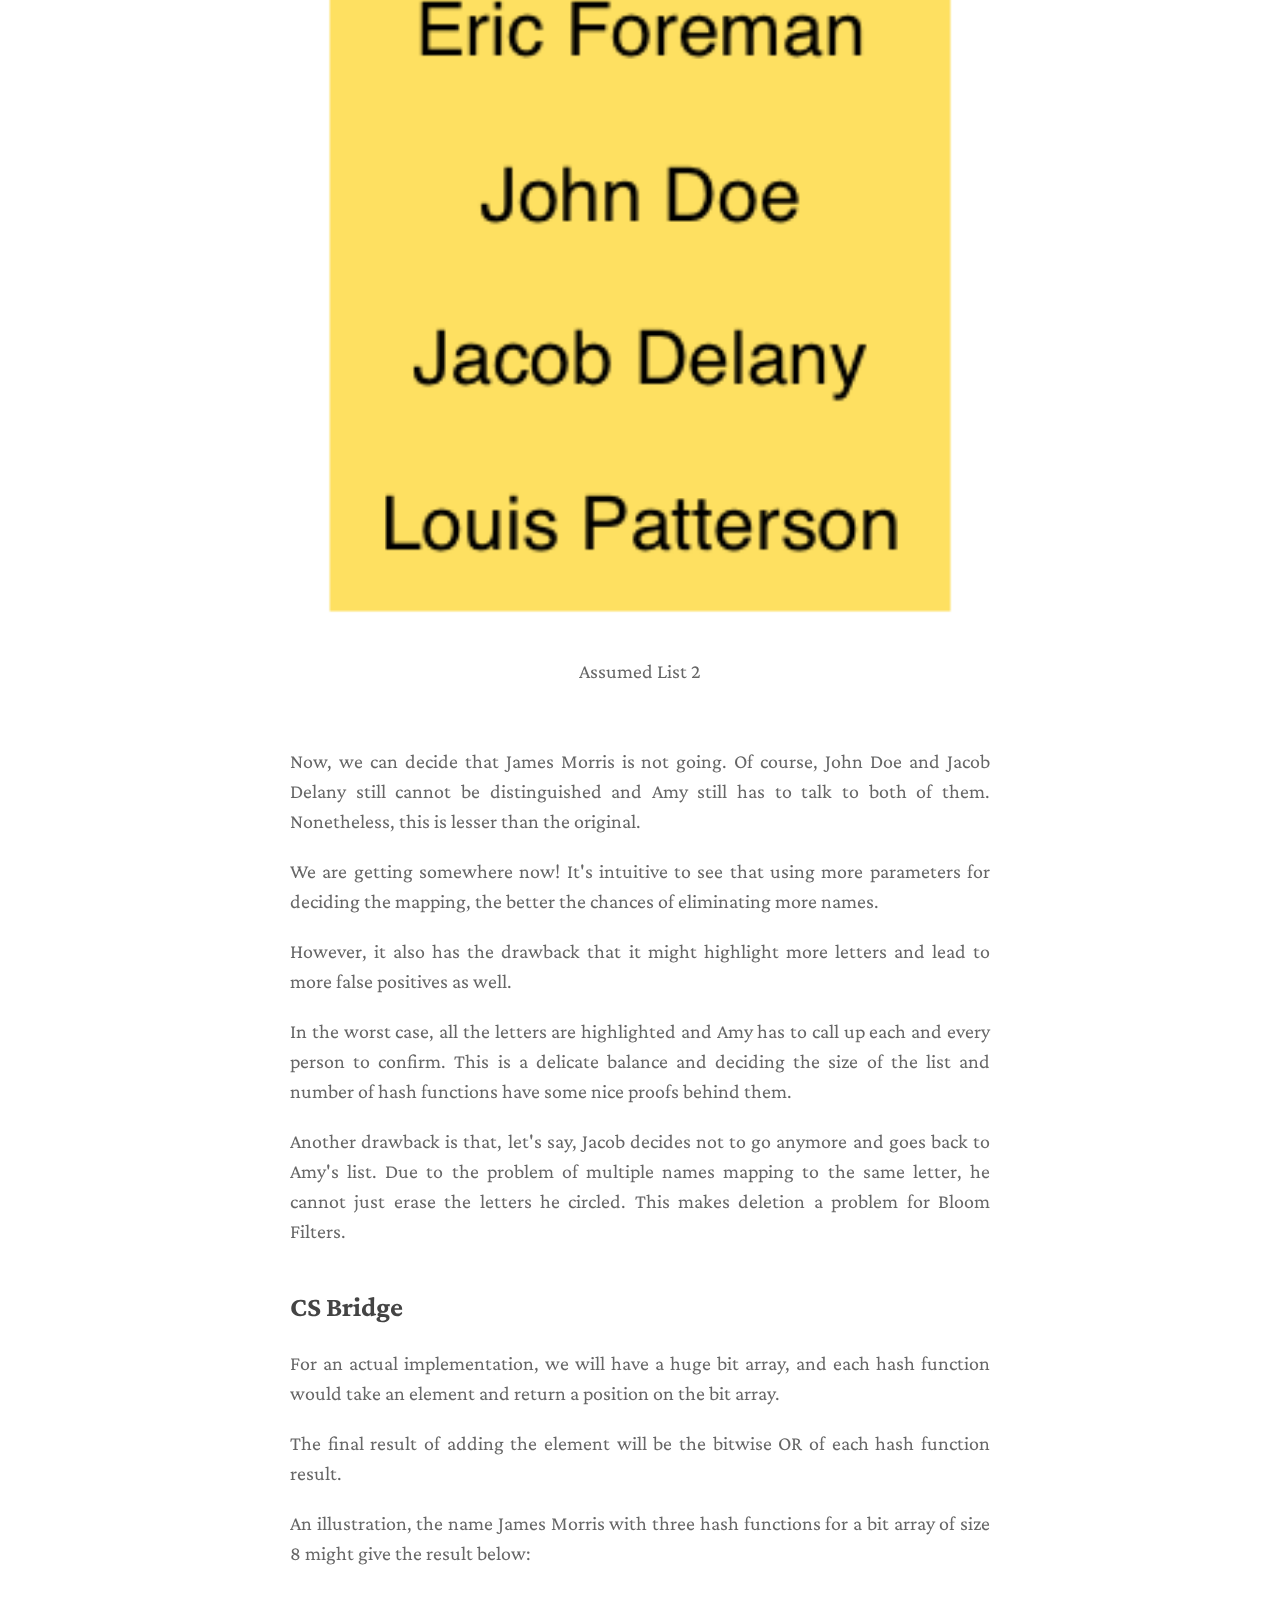
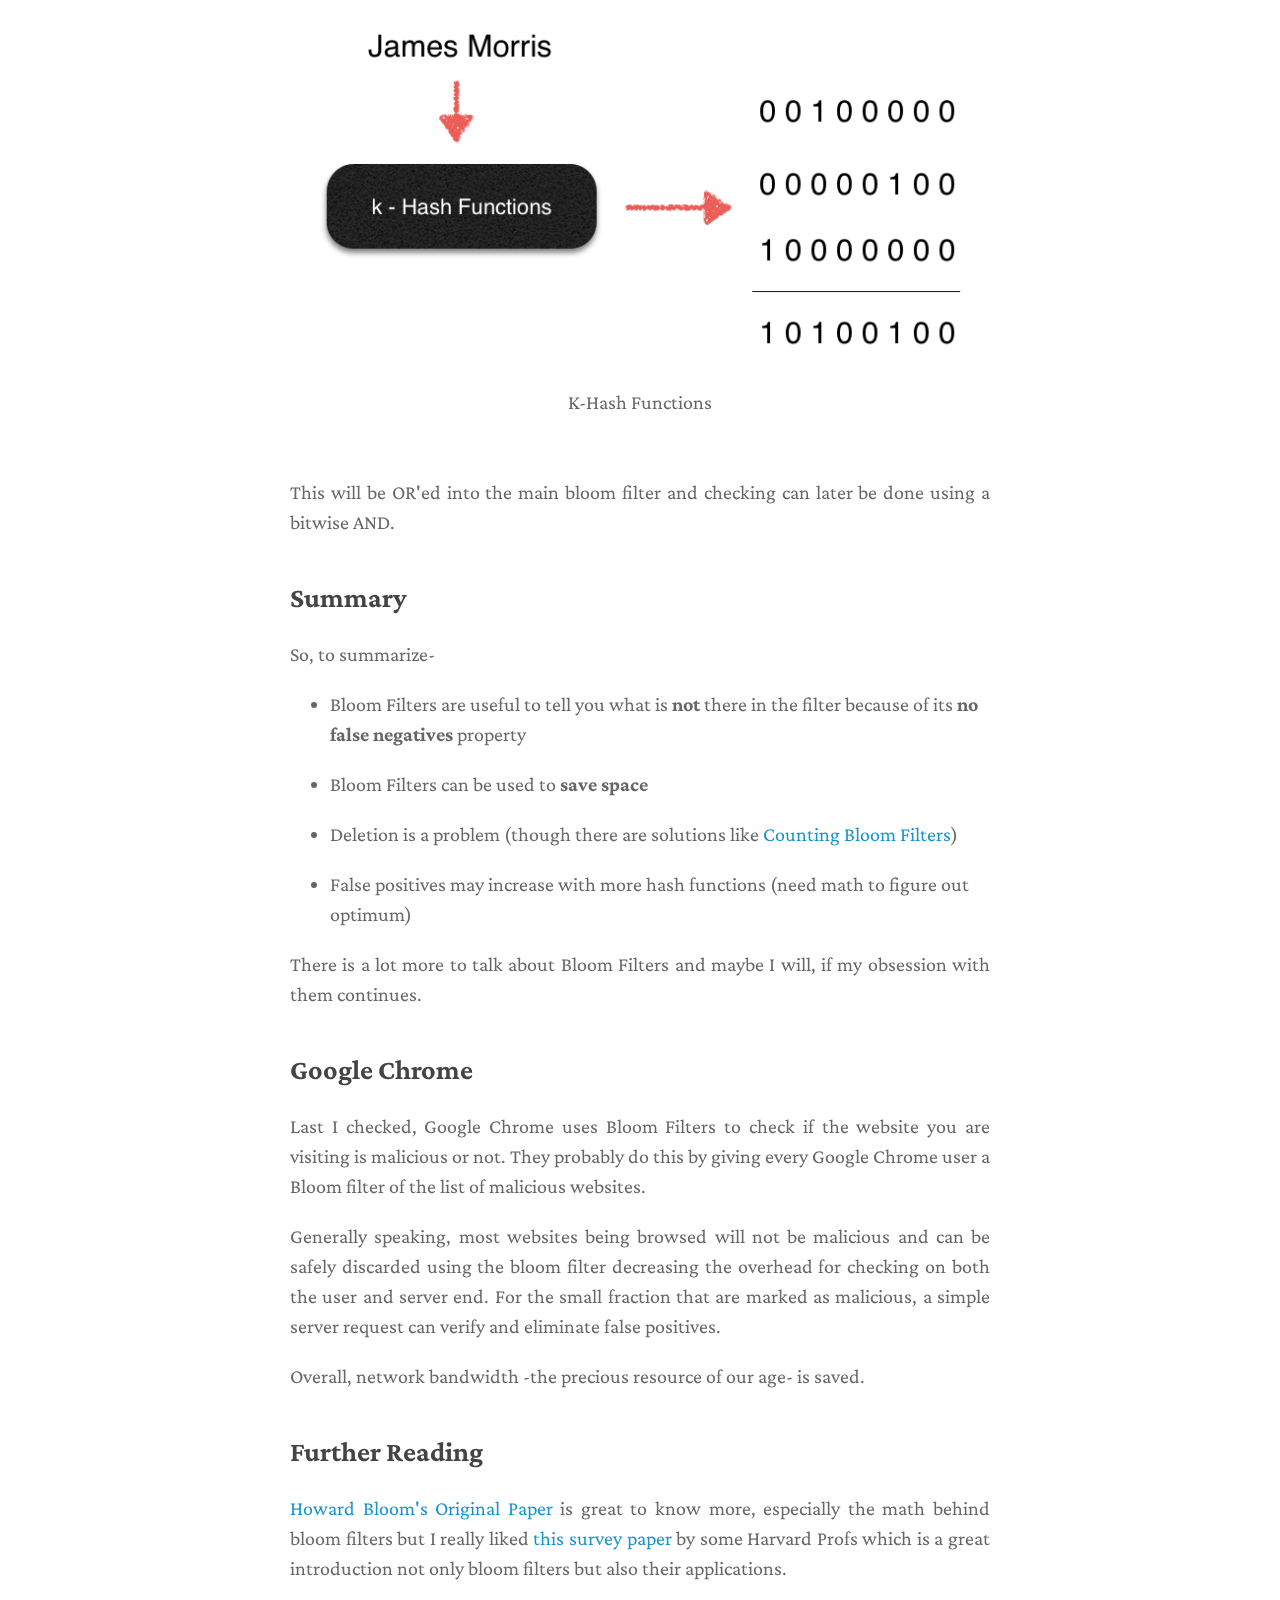
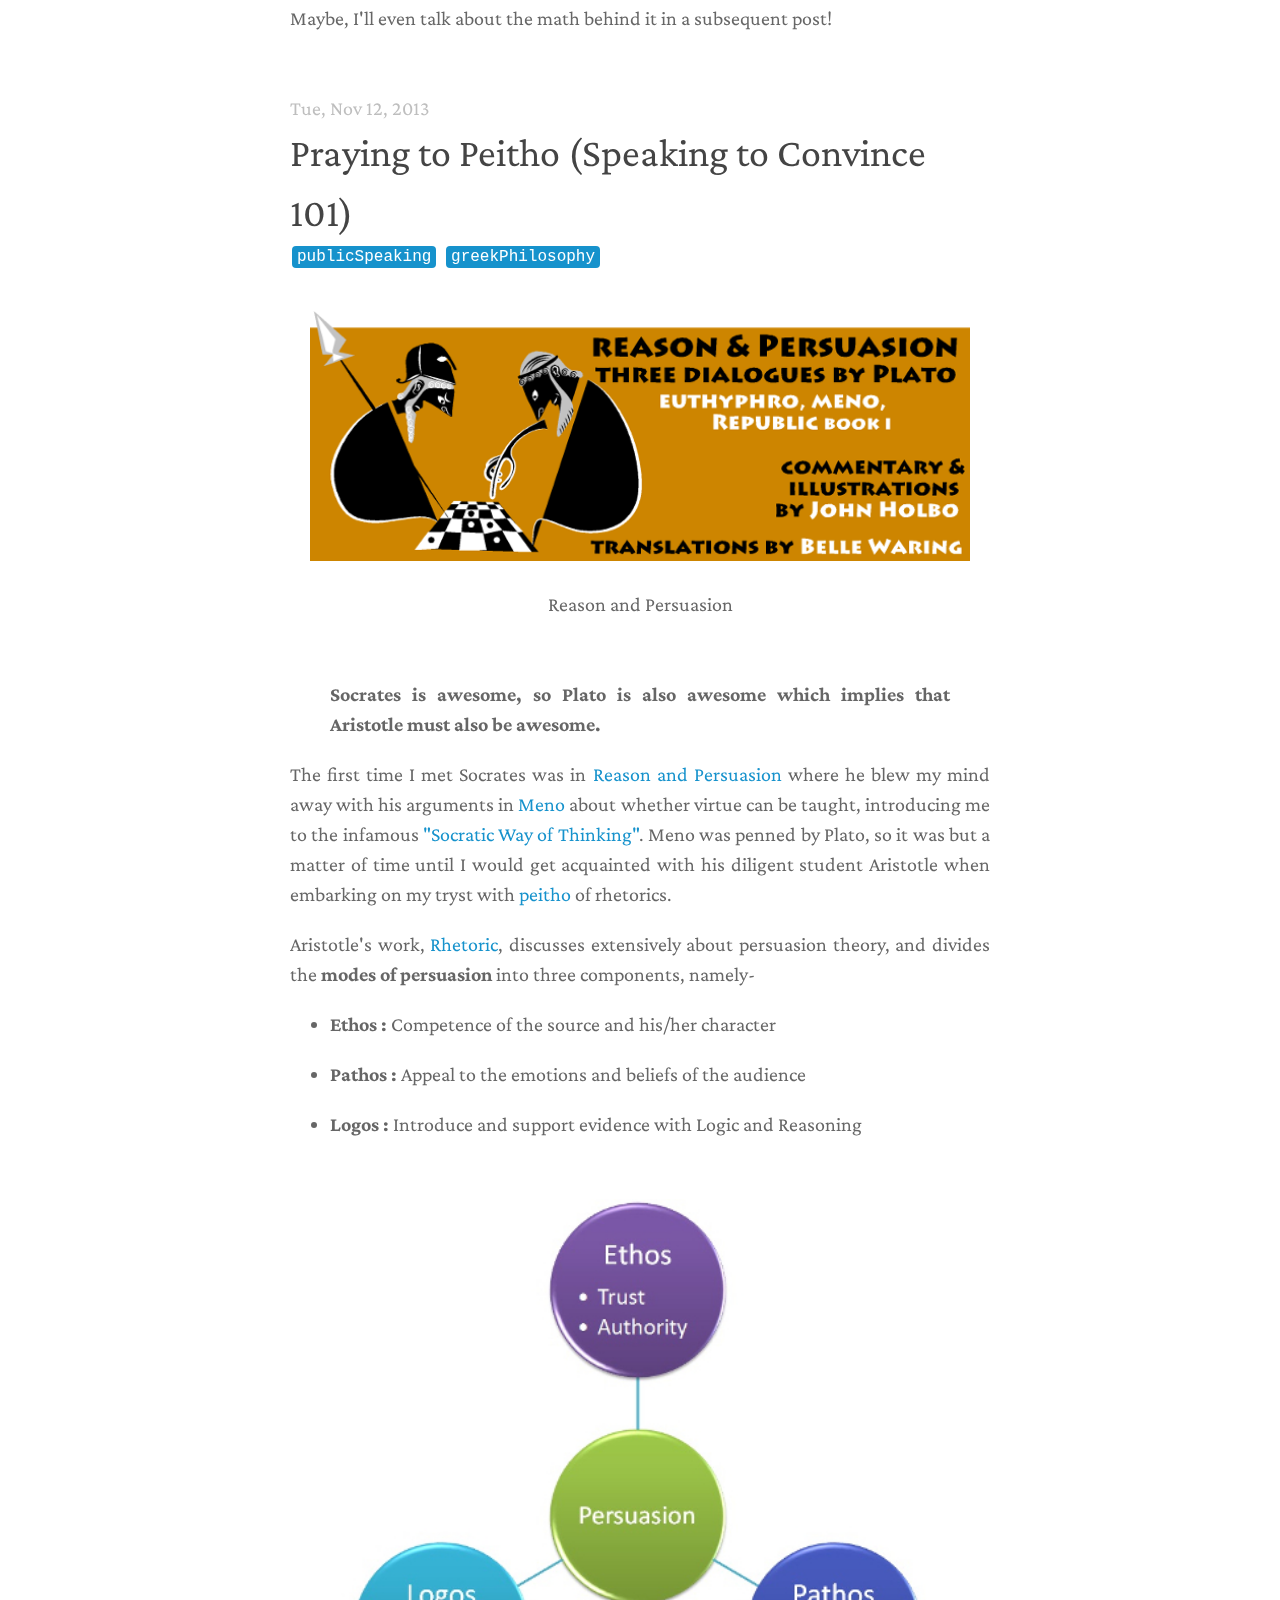
==== commit 21d6ec4d: "Split work and play" ====
--- a/index.html
+++ b/index.html
@@ -3,7 +3,7 @@
 "http://www.w3.org/TR/xhtml1/DTD/xhtml1-strict.dtd">
 <html xmlns="http://www.w3.org/1999/xhtml" lang="en" xml:lang="en">
 <head>
-<!-- 2024-05-04 Sat 10:19 -->
+<!-- 2024-09-23 Mon 18:22 -->
 <meta http-equiv="Content-Type" content="text/html;charset=utf-8" />
 <meta name="viewport" content="width=device-width, initial-scale=1" />
 <title>vaarnan@'s blog</title>
@@ -224,45 +224,7 @@
 <li><a href="#why-code-review"><span class="timestamp-wrapper"><span class="timestamp">[2024-05-04 Sat] </span></span> Review Code To Go <i>Further</i>&#x2026;&#xa0;&#xa0;&#xa0;<span class="tag"><span class="codeReviewing">codeReviewing</span>&#xa0;<span class="programming">programming</span></span></a></li>
 <li><a href="#why-test"><span class="timestamp-wrapper"><span class="timestamp">[2024-03-27 Wed] </span></span> Test To Go <i>Faster</i>&#x2026;&#xa0;&#xa0;&#xa0;<span class="tag"><span class="testing">testing</span>&#xa0;<span class="programming">programming</span></span></a></li>
 <li><a href="#lean-startup"><span class="timestamp-wrapper"><span class="timestamp">[2023-10-05 Thu] </span></span> The Lean Startup&#xa0;&#xa0;&#xa0;<span class="tag"><span class="startups">startups</span>&#xa0;<span class="google">google</span></span></a></li>
-<li><a href="#dive-or-die-4"><span class="timestamp-wrapper"><span class="timestamp">[2022-01-16 Sun] </span></span> Dive or die (4)&#xa0;&#xa0;&#xa0;<span class="tag"><span class="diving">diving</span></span></a>
-<ul>
-<li><a>Croatia - Becoming a "proper diver"</a></li>
-<li><a>Bali - Too ADvanced</a></li>
-<li><a>I was an advanced diver, forever.</a></li>
-</ul>
-</li>
-<li><a href="#dive-or-die-3"><span class="timestamp-wrapper"><span class="timestamp">[2022-01-03 Mon] </span></span> Dive or die (3)&#xa0;&#xa0;&#xa0;<span class="tag"><span class="diving">diving</span></span></a>
-<ul>
-<li><a>Utila, Honduras - Getting certified</a></li>
-</ul>
-</li>
 <li><a href="#coding-the-brew-puzzle-24th-december"><span class="timestamp-wrapper"><span class="timestamp">[2021-12-28 Tue] </span></span> Coding the Brew puzzle (24th Dec)&#xa0;&#xa0;&#xa0;<span class="tag"><span class="programming">programming</span></span></a></li>
-<li><a href="#chios-greece-diving"><span class="timestamp-wrapper"><span class="timestamp">[2021-09-22 Wed] </span></span> Chios (Χίος), Greece diving&#xa0;&#xa0;&#xa0;<span class="tag"><span class="diving">diving</span></span></a></li>
-<li><a href="#dive-or-die-2"><span class="timestamp-wrapper"><span class="timestamp">[2021-09-04 Sat] </span></span> Dive or die (2)&#xa0;&#xa0;&#xa0;<span class="tag"><span class="diving">diving</span></span></a>
-<ul>
-<li><a>Touchdown Maldives</a></li>
-</ul>
-</li>
-<li><a href="#dive-or-die-1"><span class="timestamp-wrapper"><span class="timestamp">[2021-02-26 Fri] </span></span> Dive or die (1)&#xa0;&#xa0;&#xa0;<span class="tag"><span class="diving">diving</span></span></a>
-<ul>
-<li><a>The seed</a></li>
-</ul>
-</li>
-<li><a href="#3-rules-to-keep-the-sensible-snark-alive-in-any-relationship"><span class="timestamp-wrapper"><span class="timestamp">[2021-02-22 Mon] </span></span> 3 Rules to keep the Sensible Snark alive in any relationship</a></li>
-<li><a href="#eulogy-for-my-aunt"><span class="timestamp-wrapper"><span class="timestamp">[2020-07-09 Thu] </span></span> Eulogy for my aunt</a></li>
-<li><a href="#lockdown-ruminations"><span class="timestamp-wrapper"><span class="timestamp">[2020-08-30 Sun] </span></span> Lockdown Ruminations</a>
-<ul>
-<li><a>things I did well</a></li>
-<li><a>things I failed (so far 🤷‍️)</a></li>
-</ul>
-</li>
-<li><a href="#vaarnan-on-ice"><span class="timestamp-wrapper"><span class="timestamp">[2014-09-20 Sat] </span></span> Vaarnan on Ice!&#xa0;&#xa0;&#xa0;<span class="tag"><span class="iceSkating">iceSkating</span>&#xa0;<span class="jakarta">jakarta</span>&#xa0;<span class="travel">travel</span></span></a></li>
-<li><a href="#tips-for-tirupati"><span class="timestamp-wrapper"><span class="timestamp">[2014-07-08 Tue] </span></span> Tips for Tirupati&#xa0;&#xa0;&#xa0;<span class="tag"><span class="travel">travel</span></span></a>
-<ul>
-<li><a href="#mobile-phones">Mobile Phones</a></li>
-<li><a href="#laddus">Laddus</a></li>
-</ul>
-</li>
 <li><a href="#bloom-filters"><span class="timestamp-wrapper"><span class="timestamp">[2013-12-10 Tue] </span></span> Bloom Filters for the Common Man (or CS Undergrad)&#xa0;&#xa0;&#xa0;<span class="tag"><span class="algorithms">algorithms</span>&#xa0;<span class="programming">programming</span></span></a>
 <ul>
 <li><a href="#amys-party">Amy's Party</a></li>
@@ -340,9 +302,8 @@
 </blockquote>
 
 <p>
-When you work at Google, it scars you. Not so much in the way of harm, but more like a tattoo; something one brandishes; something one is proud of - <b>pain turned into life experience</b>.
-</p>
-
+When you work at Google, it scars you. Not in the way of harm but more like a tattoo; something one brandishes; something one is proud of - <b>pain turned into life experience</b>.
+</p>
 
 <p>
 My colleagues made me a strict and strong code reviewer. It is common for a new developer to get a review comment from me on nearly every line. I mean no harm 😊
@@ -352,15 +313,18 @@
 I once stole a talk from another Googler on doing good code reviews and presented it to my team. They became stricter with me in return 💯
 </p>
 
+<p>
+Deploying without code reviews is akin to constantly sprinting - you go fast initially but eventually tire out, slow down and burn out. Code reviews set a marathoner's pace and take you further with consistency and endurance.
+</p>
 
 <ul class="org-ul">
 <li>Code reviews <i><b>reduce fire-fighting</b></i></li>
 <li>Code reviews encourage <i><b>consistency and predictability</b></i></li>
-<li>Code reviews foster <i><b>collaboration and culture</b></i></li>
-</ul>
-
-<p>
-I have been breaking systems for a long time, and written code for an even longer time. I have seen bugs like hidden rocks on an endless stream of runnable prose.
+<li>Code reviews foster <i><b>collaboration in culture</b></i></li>
+</ul>
+
+<p>
+I have been breaking systems for a long time, and writing code for an even longer time. I have seen bugs like hidden rocks in an endless stream of runnable prose.
 </p>
 
 <p>
@@ -368,7 +332,7 @@
 </p>
 
 <p>
-I previously talked about how testing makes you go <i>Faster</i>. Code reviews make you go <i>Further</i>.
+I previously talked about testing to go <i><b>faster</b></i>. Code reviews make you go <i><b>further</b></i>.
 </p>
 
 <p>
@@ -485,188 +449,6 @@
 </div>
 </div>
 
-<div id="outline-container-dive-or-die-4" class="outline-2">
-<h2 id="dive-or-die-4"><span class="timestamp-wrapper"><span class="timestamp">[2022-01-16 Sun] </span></span> Dive or die (4)&#xa0;&#xa0;&#xa0;<span class="tag"><span class="diving">diving</span></span></h2>
-<div class="outline-text-2" id="text-dive-or-die-4">
-</div>
-<div class="outline-3">
-<h3>Croatia - Becoming a "proper diver"</h3>
-<div class="outline-text-3">
-<p class="responsive">
-<img src="https://blog.vaarnan.com/img/diving_3.jpeg" alt="diving_3.jpeg" class="responsive" />
-<i>Cliff jumping spot in Dubrovnik, Croatia</i>
-</p>
-
-<p>
-I had signed up for a diving conservation trip with Blue Ventures, in Timor Leste (or East Timor pre-2002 rebrand) after being sold on it by a co-worker.
-</p>
-
-<p>
-Unfortunately, they wanted Advanced Open Water divers though were willing to relax it to Open Water for me. A Scuba diver certification would apparently not work with their insurance and they couldn't do the OW course while I was on the trip.
-</p>
-
-<p>
-I was forlorn on what to do and then booked an impromptu trip for the next weekend to Dubrovnik Croatia, one of the nearest "warm" places to dive in Europe and get my Open Water certification.
-</p>
-
-<p>
-<a href="https://www.facebook.com/Setentaenove">Rafael Franco</a> was the beast instructor who got me through this course. After a false start when I had to take off my mask in utterly saline water that burned my eyes, I managed to complete my course and become a more careful and professional diver.
-</p>
-
-<p>
-Rafael has an eagle eye for safety and equipment that's out of place, and he made sure that I had more than earned my stripes for Open Water.
-</p>
-</div>
-</div>
-
-<div class="outline-3">
-<h3>Bali - Too ADvanced</h3>
-<div class="outline-text-3">
-<p>
-I arrived in Bali to begin my diving journey when the Timor Leste conservation trip did not work out as expected (translation: my life's top 10 horror stories).
-</p>
-
-<p>
-On the recommendation of Dive Master and friend <a href="https://www.facebook.com/garodia">Anurag Garodia</a>, I went to <a href="https://gekodivebali.com/en/">Geko Dive (Padang Bai)</a> and asked for a few fun dives. They looked at my dive log and said, you are doing the Advanced Open Water course with us. Gear up!
-</p>
-
-<p>
-I looked at them bewildered and said that I had <b>just</b> completed the Open Water and I wasn't ready to do an Advanced Course in diving! I'm supposed to be afraid of the ocean, does he not get it 😖
-</p>
-
-<p>
-My dive instructor, Bekul, settled for a compromise that if the Deep Dive for the course went well we would consider certification, otherwise just drop it.
-</p>
-
-<p>
-We drove over to the Tulamben wreck and I felt reasonable that things could go either way but my dive related fears were at bay. The first time we descended to 25 m, I did panic but Bekul slowed down and gave me space to relax. After a few moments, we continued down and I could finally feel that I had conquered it.
-</p>
-
-
-<div class="figure">
-<p><img src="https://blog.vaarnan.com/img/uss_liberty_wreck.jpeg" alt="uss_liberty_wreck.jpeg" />
-</p>
-</div>
-</div>
-</div>
-
-<div class="outline-3">
-<h3>I was an advanced diver, forever.</h3>
-<div class="outline-text-3">
-<p>
-<i>Comments on <a href="https://twitter.com/vaarnan">Twitter</a></i>
-</p>
-</div>
-</div>
-</div>
-
-<div id="outline-container-dive-or-die-3" class="outline-2">
-<h2 id="dive-or-die-3"><span class="timestamp-wrapper"><span class="timestamp">[2022-01-03 Mon] </span></span> Dive or die (3)&#xa0;&#xa0;&#xa0;<span class="tag"><span class="diving">diving</span></span></h2>
-<div class="outline-text-2" id="text-dive-or-die-3">
-</div>
-
-<div class="outline-3">
-<h3>Utila, Honduras - Getting certified</h3>
-<div class="outline-text-3">
-
-<div class="figure">
-<p><img src="https://blog.vaarnan.com/img/utila_katrina_me.jpeg" alt="utila_katrina_me.jpeg" />
-</p>
-</div>
-
-<p>
-Utila was a meticulously researched dive vacation at the <a href="https://www.utiladivecenter.com/">Utila Dive Center</a>, the most professional center for diving. S had a plan for me - <a href="https://www.padi.com/courses/scuba-diver">Scuba Diver</a> (12m max) certification with a private instructor.
-</p>
-
-<p>
-Enter <a href="https://www.facebook.com/Ivana.Inglesina">Ivana the Unfazed</a> - I detail my apprehensions to her with the nervousness of a 10-year-old embarrassed about their low reading level. I also explain that I would definitely fail the 10min floating test, perhaps 3min would be alright? Ivana being Ivana, is confident that I would complete the course even after I remind her that I had failed before even starting. She shrugs off doubt with the confidence of someone who has seen it all.
-</p>
-
-<p>
-Looking back, I had way less faith in myself than she had in herself.
-</p>
-
-<p>
-As soon as I was signed up, she gave me the materials to study and said we would meet the next morning. We returned for dinner and I began studying in earnest - right through dinner and several hours prior to bed.
-</p>
-
-<p>
-When I turned up the next morning and met Ivana, I expected to start the dive or theory part of the course. She told me we were going to get the floating requirement "out of the way". "WHAT?" "Let's go" she said and I was stunned, my demons were about to be exposed.
-</p>
-
-<p>
-We went to a barge out in the open ocean and Ivana assured me, "the water is so salty, that it doesn't want you. All you have to do is lie back and you won't be able to sink." Words, just floating words to me at the time.
-</p>
-
-<p>
-I jumped into the water and splashed about until I could hang onto a ledge with one hand and a line with the other. She didn't get in probably to prevent me from clawing on and pulling the two of us into the water. She told me to lie back, and let the rope go while she started the timer. Thereafter, she kept talking non-stop for the next 10 minutes reassuring me that she was there though I could barely see or hear her while lying on my back.
-</p>
-
-<p>
-She understood the psychological importance of making me feel that she was there and it was the most encouraging speech for 10 minutes for simply floating on the water. I would pull my ears out of the water from time to time and hear her voice, tense up a bit and feel like I'm sinking before settling my head back into the water. In the first attempt at floating, we had done it. The single diving requirement that had plagued me for 1 year was now under my belt and I would never have to prove it again.
-</p>
-
-<p>
-Then I met my instructor for the course, <a href="https://www.facebook.com/profile.php?id=100000323394503">Katrina</a> and she was her own force of nature. Her job was to get me through the training for the next few days and the most important moment was the first time we entered the water with the dive gear.
-</p>
-
-<p>
-I started breathing in the shallow and when I put my head in, all my fears returned and I popped it back up. I started to hyper-ventilate again and told Kat that I wanted to step out of the water. Just for a short while and then we could start again. She held on to me with a reassuring hand and said, "I don't think that's a good idea. Listen to me, I have over 10,000 dives and you can trust me that we should go back down. Trust me." That was an instant ton of credibility she earned in a few words and I kept repeating 10,000 dives in my head and we went back down.
-</p>
-
-<p>
-I started breathing shallow and then slowly, started to get better and relax.
-</p>
-
-<p>
-The course was on.
-</p>
-
-<p>
-When I met S at the end of the day, I was grinning from ear to ear. In the same day, I had completed the floatation test and my first confined drill dive. I think she found it hard to believe as well 🥲
-</p>
-
-<p>
-My over-ambitious flaw kicked in and I began to insist that I complete the full Open Water course instead of <b>just</b> the Scuba diver. Thankfully, in my parent-teacher meeting between S and my instructors, it was decided that I would only complete the Scuba diver course for the moment and do a series of fun dives after before doing an upgrade to Open Water.
-</p>
-
-<p>
-I have learned over time that I don't have to question S's judgement about such things, just blindly follow. She has my best interests at heart and knows my limits better than myself.
-</p>
-
-<p>
-Towards the end of the course, Kat started calling me a "water-baby" for how well I had taken to diving and this build my confidence tremendously. I cannot thank her enough for that and how I still think about it when underwater.
-</p>
-
-<p>
-<a href="https://www.facebook.com/permalink.php?story_fbid=2022433711110722&amp;id=100000323394503">Her note</a>,
-</p>
-
-<blockquote>
-<p>
-In the last 2 days I have been humbled by the huge spirit and fortitude of one of my new Scuba Divers.  Vaarnan you helped me to learn a huge amount about inner strength and facing down challenges so Thank you to you!
-</p>
-
-<p>
-I watched you overcome your fears with grace, quiet application and targeted questions.
-</p>
-
-<p>
-It was both my privilege and pleasure to help you achieve your Scuba Diver certification at UDC today.
-</p>
-
-<p>
-Frankly you rock!  Stay zen and remember - think breathing.
-</p>
-</blockquote>
-
-<p>
-<i>Comments on <a href="https://twitter.com/vaarnan">Twitter</a></i>
-</p>
-</div>
-</div>
-</div>
-
 <div id="outline-container-coding-the-brew-puzzle-24th-december" class="outline-2">
 <h2 id="coding-the-brew-puzzle-24th-december"><span class="timestamp-wrapper"><span class="timestamp">[2021-12-28 Tue] </span></span> Coding the Brew puzzle (24th Dec)&#xa0;&#xa0;&#xa0;<span class="tag"><span class="programming">programming</span></span></h2>
 <div class="outline-text-2" id="text-coding-the-brew-puzzle-24th-december">
@@ -691,476 +473,6 @@
 <p>
 <i>Disclaimer: Probably has bugs and can be written better, PRs and comments on <a href="https://twitter.com/vaarnan">Twitter</a> welcome!</i>
 </p>
-</div>
-</div>
-
-<div id="outline-container-chios-greece-diving" class="outline-2">
-<h2 id="chios-greece-diving"><span class="timestamp-wrapper"><span class="timestamp">[2021-09-22 Wed] </span></span> Chios (Χίος), Greece diving&#xa0;&#xa0;&#xa0;<span class="tag"><span class="diving">diving</span></span></h2>
-<div class="outline-text-2" id="text-chios-greece-diving">
-<p>
-I just missed the diving season in one of Europe's top diving spots when I was there in end-Sep 2021 but spent nearly two days searching through the entire island to see who could take me diving.
-</p>
-
-<p>
-Contacts below:
-</p>
-
-<ul class="org-ul">
-<li>Hector Giourgis
-<ul class="org-ul">
-<li>definitely does diving but was in Samos on a fishing trip</li>
-<li>+30 6974725459</li>
-<li>hector_giourgis@hotmail.co.uk</li>
-</ul></li>
-
-<li>Europas Flowpyhs
-<ul class="org-ul">
-<li>22710 76169</li>
-<li>ectozchios@yahoo.gz</li>
-</ul></li>
-
-<li>Tasos Ntovellos
-<ul class="org-ul">
-<li>6937237683</li>
-</ul></li>
-
-<li><a href="https://kamariblueride.gr/">Kamari Blue</a></li>
-</ul>
-
-<p>
-<i>Comments on <a href="https://twitter.com/vaarnan">Twitter</a></i>
-</p>
-</div>
-</div>
-
-<div id="outline-container-dive-or-die-2" class="outline-2">
-<h2 id="dive-or-die-2"><span class="timestamp-wrapper"><span class="timestamp">[2021-09-04 Sat] </span></span> Dive or die (2)&#xa0;&#xa0;&#xa0;<span class="tag"><span class="diving">diving</span></span></h2>
-<div class="outline-text-2" id="text-dive-or-die-2">
-</div>
-
-<div class="outline-3">
-<h3>Touchdown Maldives</h3>
-<div class="outline-text-3">
-
-<div class="figure">
-<p><img src="https://blog.vaarnan.com/img/diving_2.jpeg" alt="diving_2.jpeg" class="responsive" />
-</p>
-</div>
-
-<p>
-The setup for my PADI Open Water course was far from ideal.
-</p>
-
-<p>
-A rare overcast day in the Maldives, I was paired with an instructor with language and empathy issues. The ocean was choppy and in my first ten minutes in the water, I was already doing a training dive from the shore. As soon as I put my head in the water with the regulator, I felt I could not breathe. My mind was not convinced that this shallow artificial air mask was doing anything and I began hyper-ventilating. Thumb up, gasping for breath, ABORT! I looked to S and said I can't do this, completely destroyed and about to cry. A nervous wreck.
-</p>
-
-<p>
-We got back and had a word with the head of the dive centre (FC) and this is where we got really really lucky. FC told me that I should rent a snorkel set and just spend a whole bunch of hours snorkeling. Once I felt comfortable with that, we would take a look at diving again.
-</p>
-
-<p>
-This seemed "reasonable" so I picked up the snorkel gear and started using it in the shallow end of the swimming pool trying to breathe with it and then attempting to float. Slowly, after a day of snorkeling, I felt I could venture into the "deep" end of the swimming pool.
-</p>
-
-<p>
-This was not enough though.
-</p>
-
-<p>
-My deep-rooted psychological fear of the water was greatly amplified as soon as the base of my feet touched the ocean. Beach vacations were not relaxing for me. Period. Any form of current in the water signaled me to fear for my life, a feeling that the water will suck me into it and I will experience a painful separation of life force and body.
-</p>
-
-<p>
-Shallow snorkeling continued consistently though and after half a day, I felt comfortable venturing into the deeper end for about 20 seconds at a time before I ventured back. I would always get up and try to stand in the water up to chest-deep to ensure zero chance of drowning.
-</p>
-
-<p>
-The house reef helped an enormous amount since I could focus my mental faculties on something other than breathing. Whenever I started to think about breathing, I would flail my arms about trying to calm down. Not a good strategy to calm down.
-</p>
-
-<p>
-On the third day, I finally felt confident and ready to give diving another try.
-</p>
-
-<p>
-Meanwhile, S regaled me with stories of her dives and applauded my small victories throughout the day. She was a pillar of support like no other, without S there would be no diving.
-</p>
-
-<p>
-Things went different this time. I had Ali, a local dive instructor who was phenomenal ❤
-</p>
-
-<p>
-He was well aware of my apprehensions. He started me with taking a few breaths in waist-deep water, and then popping my head out. After we repeated that a couple of times, he said that we would try to stay down.
-</p>
-
-<p>
-I was anxious AF and as soon as we submerged, the muted sounds started driving me crazy. Without much external stimulus, my brain was on hyper-drive screaming, "What the fuck, you can't breath.".
-</p>
-
-<p>
-Then Ali did something spectacular and burned a memory I will never forget - he picked up a tiny shell and started playing with it underwater, slowly passing it over to me. This was genius - I was instantly distracted from my thoughts and focusing on this tiny shell.
-</p>
-
-<p>
-Slowly, he started pointing out tiny fish and some of our local reef shark.
-</p>
-
-<p>
-Sensing I was comfortable, we next sat on the ocean bed and I showed him the basic drills - mask flooding and regulator recovery - to make sure I can do this without panicking. I was ready for this part because I had practiced these drills with my snorkel, and we then started going deeper into the water.
-</p>
-
-<p>
-I had learned to breathe.
-</p>
-
-<p>
-I was keen to continue the course but S's (infinite) wisdom was that we should do the course another time and I should simply have fun with discover scuba dives for the moment. There was no need for me to push myself through the intensive training where they will put me through excruciating but essential drills like taking off my mask, removing my weight belt, cutting off my oxygen. The certification experience was very different from a fun dive and there was no need for me to do this right now.
-</p>
-
-<p>
-The Bandos crew is truly 5 star and bat-shit crazy. They saw my discover scuba shore dives and asserted that I was ready to dive in the open ocean from the boat. I had a lot of trust in Ali by this point and knew that he would take care of it so I was onboard.
-</p>
-
-<p>
-The dives were magnificent, out-of-this-world wtf experiences - Sting Ray city where we lay down on the sand bed and were engulfed by tens of Sting Ray passing us by. I was hooked, I <b>needed</b> to dive.
-</p>
-
-<p>
-Ali brought me inches from three Medusa-like Giant Morey Eel in Tuna Factory though I was so comfortable with him by then that I didn't even flinch.
-</p>
-
-<p>
-The vacation ended on high notes that made it the best vacation I had ever had.
-</p>
-
-<p>
-Dive or die?
-</p>
-
-<p>
-<i>Comments on <a href="https://twitter.com/vaarnan">Twitter</a></i>
-</p>
-</div>
-</div>
-</div>
-
-
-<div id="outline-container-dive-or-die-1" class="outline-2">
-<h2 id="dive-or-die-1"><span class="timestamp-wrapper"><span class="timestamp">[2021-02-26 Fri] </span></span> Dive or die (1)&#xa0;&#xa0;&#xa0;<span class="tag"><span class="diving">diving</span></span></h2>
-<div class="outline-text-2" id="text-dive-or-die-1">
-</div>
-
-<div class="outline-3">
-<h3>The seed</h3>
-<div class="outline-text-3">
-
-<div class="figure">
-<p><img src="https://blog.vaarnan.com/img/diving_1.jpeg" alt="diving_1.jpeg" class="responsive" />
-</p>
-</div>
-
-<p>
-<b>Water is fear, fear is water.</b>
-</p>
-
-<p>
-I am in the university swimming pool with my friend.
-</p>
-
-<p>
-My breathing heavy, I cannot speak. <b>We are in waist-deep water</b>. Death feels close, an easy escape. <b>I am supposed to swim to the end</b>. I am hyper-ventilating. <b>My friend reassures me</b>. My most vulnerable, my most weak.
-</p>
-
-<p>
-"We are a couple that goes on diving vacations, so you need to be certified", the unwavering relationship law dictated in a vacation "planning" session.
-</p>
-
-<p>
-S describes diving as a surreal activity where you enter an entirely different world; a world where perception is completely altered. You are not in space, but you could be. You are not flying, but you could be. You are not high, but you could be. The first time you come out of the water, there is a subtle shift in the way you think about life, you have experienced something truly beautiful.
-</p>
-
-<p>
-S is the Mark Antony of Antonys', a master orator. Rapture and enamor her audience she will. Lead them on and then pull back, ignite them with a thirst that begs for more. I am but a weak fearful mortal.
-</p>
-
-<p>
-Hell-yeah I am hooked to give this diving thing a try. I dig up requirements for a certification because S assures me that she is not a great swimmer anyway, so you don't need to swim to dive.
-</p>
-
-<p>
-That's when the most dreaded dive requirement that would haunt me for over a year, hits me - "be able to float on the water without aids for 10 minutes".
-</p>
-
-<p>
-I look at that and know immediately that it is <b>impossible</b> for me to do.
-</p>
-
-<p>
-Of course, we go back and forth for weeks and finally settle on going to the Maldives. Suddenly, we have a hotel with a 5-star PADI resort booked, this is the trip for my Open Water certification course. S executes, everything else flows.
-</p>
-
-<p>
-And so begins swimming coaching and getting as much water time as possible. My crippling anxiety reassured by S, she makes me look forward to the trip. I have not felt anxiety like this, facing lifelong fears is not my everyday.
-</p>
-
-<p>
-Dive or die?
-</p>
-
-<p>
-<i>Comments on <a href="https://twitter.com/vaarnan">Twitter</a></i>
-</p>
-</div>
-</div>
-</div>
-
-<div id="outline-container-3-rules-to-keep-the-sensible-snark-alive-in-any-relationship" class="outline-2">
-<h2 id="3-rules-to-keep-the-sensible-snark-alive-in-any-relationship"><span class="timestamp-wrapper"><span class="timestamp">[2021-02-22 Mon] </span></span> 3 Rules to keep the Sensible Snark alive in any relationship</h2>
-<div class="outline-text-2" id="text-3-rules-to-keep-the-sensible-snark-alive-in-any-relationship">
-<p>
-You may call it banter, witty wine exchanges or just good ole' snark. The hallmark of secure relationships with both (all?) partners and friends alike, is the ability to absolutely insult the very fabric of the other's existence.
-</p>
-
-<p>
-Here are my three rules to keep the venomous verbiage at bay, persevere to preserve riposte revelry (new word!).
-</p>
-
-<ol class="org-ol">
-<li>Never comment on something the other person is insecure or being vulnerable about. It's mean, just don't.</li>
-
-<li>Sensible snark is not the way to communicate feedback or any other veiled criticism. Conversation is.</li>
-
-<li>Be quick to apologize. 90% of your jokes are bad; <b>funny in head &sup; funny when said</b>.</li>
-</ol>
-
-<p>
-Have opinions? Maybe I'm interested, prolly not. Hit me up on <a href="https://twitter.com/vaarnan">twitter</a>
-</p>
-</div>
-</div>
-
-
-
-<div id="outline-container-eulogy-for-my-aunt" class="outline-2">
-<h2 id="eulogy-for-my-aunt"><span class="timestamp-wrapper"><span class="timestamp">[2020-07-09 Thu] </span></span> Eulogy for my aunt</h2>
-<div class="outline-text-2" id="text-eulogy-for-my-aunt">
-<p>
-The phone rings on queue. It's the late afternoon, post-lunch call. The bustle of the household settling now, a spare moment to relax and kick your feet back.
-</p>
-
-<p>
-I run over to turn on the television and move it to the Sanskaar channel - I know the phone call is from my aunt. I know this because she calls regularly to check-in on how we are doing. I know this because she watches Aastha, and Sanskaar and anything that's alternative medicine smacked on yoga smacked on home remedies. My aunt watches this because my aunt is not just my aunt. She is my godmother, grandmother and my Dad's only sister, all wrapped in one endearing package.
-</p>
-
-<p>
-My mum lifts the phone and hurries over to the telly giving me a soft smile for anticipating. Today's discussion is a television healer fresh with recommendations that one should devour cloves of garlic everyday to boost immunity. I know this is common knowledge in the new-age super-food era of California medicine where a chia-garlic-kale smoothie is the only way to go. Our late-90s healer is unfortunately too early to worship in California. He gets his fame in the afternoon slot typically set for a hundred million Indian mums so he can't really complain.
-</p>
-
-<p>
-My aunt passed away today. I don't know how to articulate how I feel. No one knows really. I got off from a round-robin set of calls between my mum, my siblings, and my distraught and silent father. They were short. Declarative. Not many words exchanged. So much said in those silent sobs and sad-hushed voices.
-</p>
-
-<p>
-I think my aunt lived a wonderful life. Never have I heard a mean word said, not a judgemental thought uttered about someone else. Growing up - love, patience and acceptance were all I saw from her. She was adorable in the way that she would softly repeat and insist you do something until your will-power ran down. You didn't really get angry because that feeling would be so misplaced up against her soft, warm demeanour. You just relented, and at the very least, listened.
-</p>
-
-<p>
-Of course, she is an Indian aunt and would have loved to see me get married (the one thing we need to do (then have kids of course)). I didn't think much about it - obviously she would be there. I assumed in my static, fixed child world-view that she has been with our family through every up and down we have seen. Every happy moment swiftly reported to her because it made her happy or every sad moment swiftly reported to her because we knew she cared. My eventual wedding just another thing that we do together.
-</p>
-
-<p>
-My aunt passed away today. I know now, I won't get to see her when I head back home. I know she won't be at my wedding. I know that she won't impact my life anymore. Anymore than she already has.
-</p>
-
-<p>
-Miss you बुआजी
-</p>
-</div>
-</div>
-
-<div id="outline-container-lockdown-ruminations" class="outline-2">
-<h2 id="lockdown-ruminations"><span class="timestamp-wrapper"><span class="timestamp">[2020-08-30 Sun] </span></span> Lockdown Ruminations</h2>
-<div class="outline-text-2" id="text-lockdown-ruminations">
-<p>
-2020 quietly dwindles away.
-</p>
-
-<p>
-It started in the recesses of dark London flats punctuated by lonely lockdown chats. Life slowly trickles back to "normal", our memory of normalcy but a faint recollection.
-</p>
-
-<p>
-'Nuff drama and talking about the times we live in (unpre&#x2026;)
-</p>
-
-<p>
-An exquisite dinner party with exquisite company led me to a conversation of gratitude for things done and a storage bog for the things not (yet) done.
-</p>
-
-<p>
-Here they are as I recall them.
-</p>
-</div>
-
-
-<div class="outline-3">
-<h3>things I did well</h3>
-<div class="outline-text-3">
-<ul class="org-ul">
-<li>connected with my inner ⭕️ <b>in London</b>
-<ul class="org-ul">
-<li>in no particular order - Sid, Ellie, Sheraz, Adi, Devon, Jade, Gayatri</li>
-</ul></li>
-<li>running, so much running</li>
-<li>yoga</li>
-<li>times I worked out 7min, push ups, HIIT</li>
-<li>meditation everyday for 4 months</li>
-<li>talked more to parents</li>
-<li>read a lot (not read this much since school)</li>
-<li>gained a stone, highest weight I've ever had in my life (mostly 💪 I believe)</li>
-<li>submitted an incubator application</li>
-<li>built <a href="https://vellvisher.github.io/TSExamples/">TSExamples</a> and started learning TypeScript</li>
-<li>built an app of my own outside of work (not done in several years)</li>
-<li>learned to cook (more)</li>
-<li>made some 💵 in the market, got better at options trading</li>
-<li>made this bog</li>
-</ul>
-</div>
-</div>
-
-<div class="outline-3">
-<h3>things I failed (so far 🤷‍️)</h3>
-<div class="outline-text-3">
-<ul class="org-ul">
-<li>online courses</li>
-<li>startup incubator application</li>
-<li>consistently working on my personal app</li>
-<li>aerial silk conditioning</li>
-<li>dance</li>
-<li>workout consistently</li>
-<li>weight training</li>
-<li>keep up with Spanish</li>
-<li>practice German</li>
-<li>continue with TypeScript</li>
-<li>learn to play the piano better</li>
-<li>talk to Bhaiya/Bhabhi enough</li>
-<li>finish the 🏠 deal</li>
-<li>binge less TV/Netflix/streaming (whatever we call moving pictures)</li>
-<li>taxes</li>
-</ul>
-</div>
-</div>
-</div>
-
-<div id="outline-container-vaarnan-on-ice" class="outline-2">
-<h2 id="vaarnan-on-ice"><span class="timestamp-wrapper"><span class="timestamp">[2014-09-20 Sat] </span></span> Vaarnan on Ice!&#xa0;&#xa0;&#xa0;<span class="tag"><span class="iceSkating">iceSkating</span>&#xa0;<span class="jakarta">jakarta</span>&#xa0;<span class="travel">travel</span></span></h2>
-<div class="outline-text-2" id="text-vaarnan-on-ice">
-<p>
-For the first time in my life, I put on a pair of ice skates and
-ventured into the <a href="http://www.skyrinkjakarta.com/page/open/id/2">Sky
-Rink Jakarta</a> to the very apt Taylor Swift song,
-<a href="http://www.youtube.com/watch?v=d0DfyAIkGw0">I knew you were trouble</a>
-in the background.
-</p>
-
-<p>
-A couple of falls later, the video below is the best I could manage! I
-could barely leave the railing if not for Ishaan's lessons.
-</p>
-
-<p>
-Courtesy of Siddhant, we got a great timelapse video as well :-)
-</p>
-
-
-<div class="figure">
-<p><a href="https://youtube.com/watch?v=9sSwMWCkibM"><img src="https://img.youtube.com/vi/fXLTQi7vVs/0.jpg" alt="0.jpg" /></a>
-</p>
-</div>
-
-<p>
-Some basic things that were very helpful for me were,
-</p>
-
-<ul class="org-ul">
-<li>Lace the skates very very tightly!</li>
-<li>Bend the knees slightly for better balance</li>
-<li>Falling is inevitable</li>
-<li>Holding the knees with the hands can help prevent some falls</li>
-<li>Gloves may help prevent too much damage to the hands during falls</li>
-<li>Goal is to glide on one foot after pushing with the other</li>
-<li>Look straight and not down, trust the feet to do the work</li>
-<li>Brake by twisting the legs 90 degrees</li>
-</ul>
-</div>
-</div>
-
-<div id="outline-container-tips-for-tirupati" class="outline-2">
-<h2 id="tips-for-tirupati"><span class="timestamp-wrapper"><span class="timestamp">[2014-07-08 Tue] </span></span> Tips for Tirupati&#xa0;&#xa0;&#xa0;<span class="tag"><span class="travel">travel</span></span></h2>
-<div class="outline-text-2" id="text-tips-for-tirupati">
-
-<div class="figure">
-<p><img src="./img/tirupati.jpg" alt="tirupati.jpg" class="responsive" />
-</p>
-<p><span class="figure-number">Figure 1: </span>Tirupati Balaji</p>
-</div>
-
-<p>
-If you are crazy enough to want to visit the holy and revered Tirupati
-temple, here are a couple of tips for NRIs planning to go there. We
-drove up so the directions may not apply for people planning to walk up
-the hill.
-</p>
-
-<ul class="org-ul">
-<li>Drive up the hill and look for the <b>Supatham Gate</b> which is for NRIs</li>
-<li>If you have your passport, you can buy a ticket once you have done the
-security check</li>
-<li>Ticket price is Rs. 300 (~$5)</li>
-<li>No shorts or scant clothing is allowed</li>
-<li>Women can only wear Saris or Salwar Suits (with dupattas)</li>
-<li>Lunch break at the Gate is from 1pm to 2pm</li>
-<li>Ensure that you have a valid visa to get the NRI privileges</li>
-<li>The address written on the form should be a foreign address</li>
-</ul>
-</div>
-
-<div id="outline-container-mobile-phones" class="outline-3">
-<h3 id="mobile-phones">Mobile Phones</h3>
-<div class="outline-text-3" id="text-mobile-phones">
-<ul class="org-ul">
-<li>No mobile phones, cameras, electronic gadgets are allowed inside</li>
-<li>Phones can be deposited after the security check but have to be
-collected from another counter</li>
-<li>The phones go to the counter in batches so one might have to wait an
-hour or two before the delivery counter has received the phone</li>
-</ul>
-</div>
-</div>
-
-<div id="outline-container-laddus" class="outline-3">
-<h3 id="laddus">Laddus</h3>
-<div class="outline-text-3" id="text-laddus">
-
-<div class="figure">
-<p><img src="./img/tirupati-laddu.jpg" alt="tirupati-laddu.jpg" class="responsive" />
-</p>
-<p><span class="figure-number">Figure 2: </span>Tirupati Laddu</p>
-</div>
-
-<p>
-Each NRI ticket is eligible for 2 Laddus per person though the
-collection for the laddu is on the first level at the laddu collection
-centre (not the ground level as some people might lead you to believe!).
-</p>
-
-<p>
-Be prepared for long frustrating queues though anyone visiting Tirupati
-should be steeled for that.
-</p>
-</div>
 </div>
 </div>
 
@@ -1217,7 +529,7 @@
 <div class="figure">
 <p><img src="./img/accounts_dept.png" alt="accounts_dept.png" class="responsive" />
 </p>
-<p><span class="figure-number">Figure 3: </span>Accounts Department</p>
+<p><span class="figure-number">Figure 1: </span>Accounts Department</p>
 </div>
 
 <p>
@@ -1229,7 +541,7 @@
 <div class="figure">
 <p><img src="./img/first_round.png" alt="first_round.png" class="responsive" />
 </p>
-<p><span class="figure-number">Figure 4: </span>First Round of List</p>
+<p><span class="figure-number">Figure 2: </span>First Round of List</p>
 </div>
 
 <p>
@@ -1258,7 +570,7 @@
 <div class="figure">
 <p><img src="./img/assumed_list.png" alt="assumed_list.png" class="responsive" />
 </p>
-<p><span class="figure-number">Figure 5: </span>Assumed List</p>
+<p><span class="figure-number">Figure 3: </span>Assumed List</p>
 </div>
 
 <p>
@@ -1311,7 +623,7 @@
 <div class="figure">
 <p><img src="./img/hash_function.png" alt="hash_function.png" class="responsive" />
 </p>
-<p><span class="figure-number">Figure 6: </span>Hash Function</p>
+<p><span class="figure-number">Figure 4: </span>Hash Function</p>
 </div>
 </div>
 </div>
@@ -1352,7 +664,7 @@
 <div class="figure">
 <p><img src="./img/two_hash_functions.png" alt="two_hash_functions.png" class="responsive" />
 </p>
-<p><span class="figure-number">Figure 7: </span>Two Hash Functions</p>
+<p><span class="figure-number">Figure 5: </span>Two Hash Functions</p>
 </div>
 
 <p>
@@ -1364,7 +676,7 @@
 <div class="figure">
 <p><img src="./img/second_round.png" alt="second_round.png" class="responsive" />
 </p>
-<p><span class="figure-number">Figure 8: </span>Second Round</p>
+<p><span class="figure-number">Figure 6: </span>Second Round</p>
 </div>
 
 <p>
@@ -1376,7 +688,7 @@
 <div class="figure">
 <p><img src="./img/assumed_list_2.png" alt="assumed_list_2.png" class="responsive" />
 </p>
-<p><span class="figure-number">Figure 9: </span>Assumed List 2</p>
+<p><span class="figure-number">Figure 7: </span>Assumed List 2</p>
 </div>
 
 <p>
@@ -1435,7 +747,7 @@
 <div class="figure">
 <p><img src="./img/k_hash_functions.png" alt="k_hash_functions.png" class="responsive" />
 </p>
-<p><span class="figure-number">Figure 10: </span>K-Hash Functions</p>
+<p><span class="figure-number">Figure 8: </span>K-Hash Functions</p>
 </div>
 
 <p>
@@ -1520,7 +832,7 @@
 <div class="figure">
 <p><img src="./img/reasoning_and_persuasion.png" alt="reasoning_and_persuasion.png" class="responsive" />
 </p>
-<p><span class="figure-number">Figure 11: </span>Reason and Persuasion</p>
+<p><span class="figure-number">Figure 9: </span>Reason and Persuasion</p>
 </div>
 
 <blockquote>
@@ -1548,14 +860,14 @@
 <div class="figure">
 <p><img src="./img/ethos_pathos_logos.jpg" alt="ethos_pathos_logos.jpg" class="responsive" />
 </p>
-<p><span class="figure-number">Figure 12: </span>Ethos, Pathos and Logos</p>
+<p><span class="figure-number">Figure 10: </span>Ethos, Pathos and Logos</p>
 </div>
 
 
 <div class="figure">
 <p><img src="./img/outdoor-advertising-ethos-pathos-logos.jpg" alt="outdoor-advertising-ethos-pathos-logos.jpg" class="responsive" />
 </p>
-<p><span class="figure-number">Figure 13: </span>Ethos, Pathos and Logos in Advertising</p>
+<p><span class="figure-number">Figure 11: </span>Ethos, Pathos and Logos in Advertising</p>
 </div>
 
 <p>
@@ -1594,7 +906,7 @@
 <div class="figure">
 <p><img src="./img/disprove_evolution.jpg" alt="disprove_evolution.jpg" class="responsive" />
 </p>
-<p><span class="figure-number">Figure 14: </span>Evidence to disprove evolution</p>
+<p><span class="figure-number">Figure 12: </span>Evidence to disprove evolution</p>
 </div>
 
 <p>
@@ -3181,7 +2493,7 @@
 </div>
 <div id="postamble" class="status">
 <p class="author">Author: Vaarnan Drolia</p>
-<p class="date">Created: 2024-05-04 Sat 10:19</p>
+<p class="date">Created: 2024-09-23 Mon 18:22</p>
 <p class="validation"><a href="https://validator.w3.org/check?uri=referer">Validate</a></p>
 </div>
 </body>
